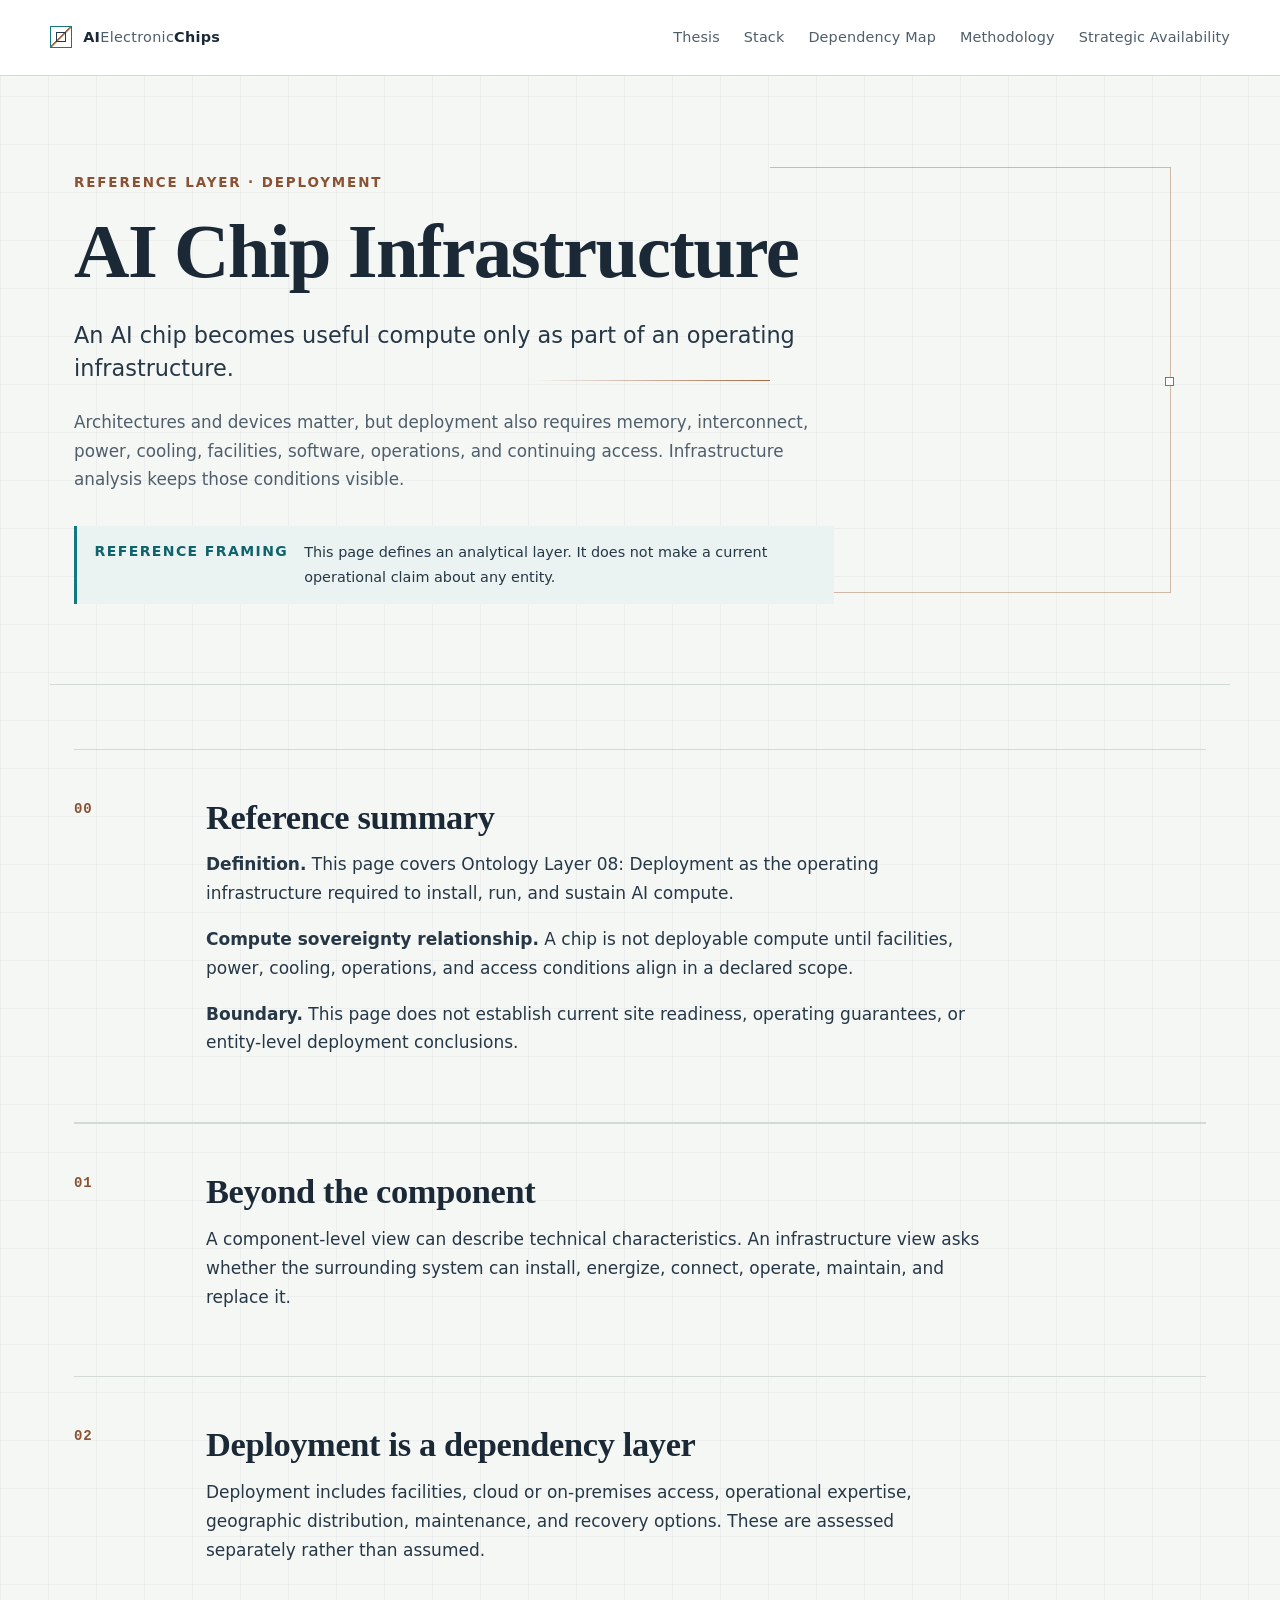
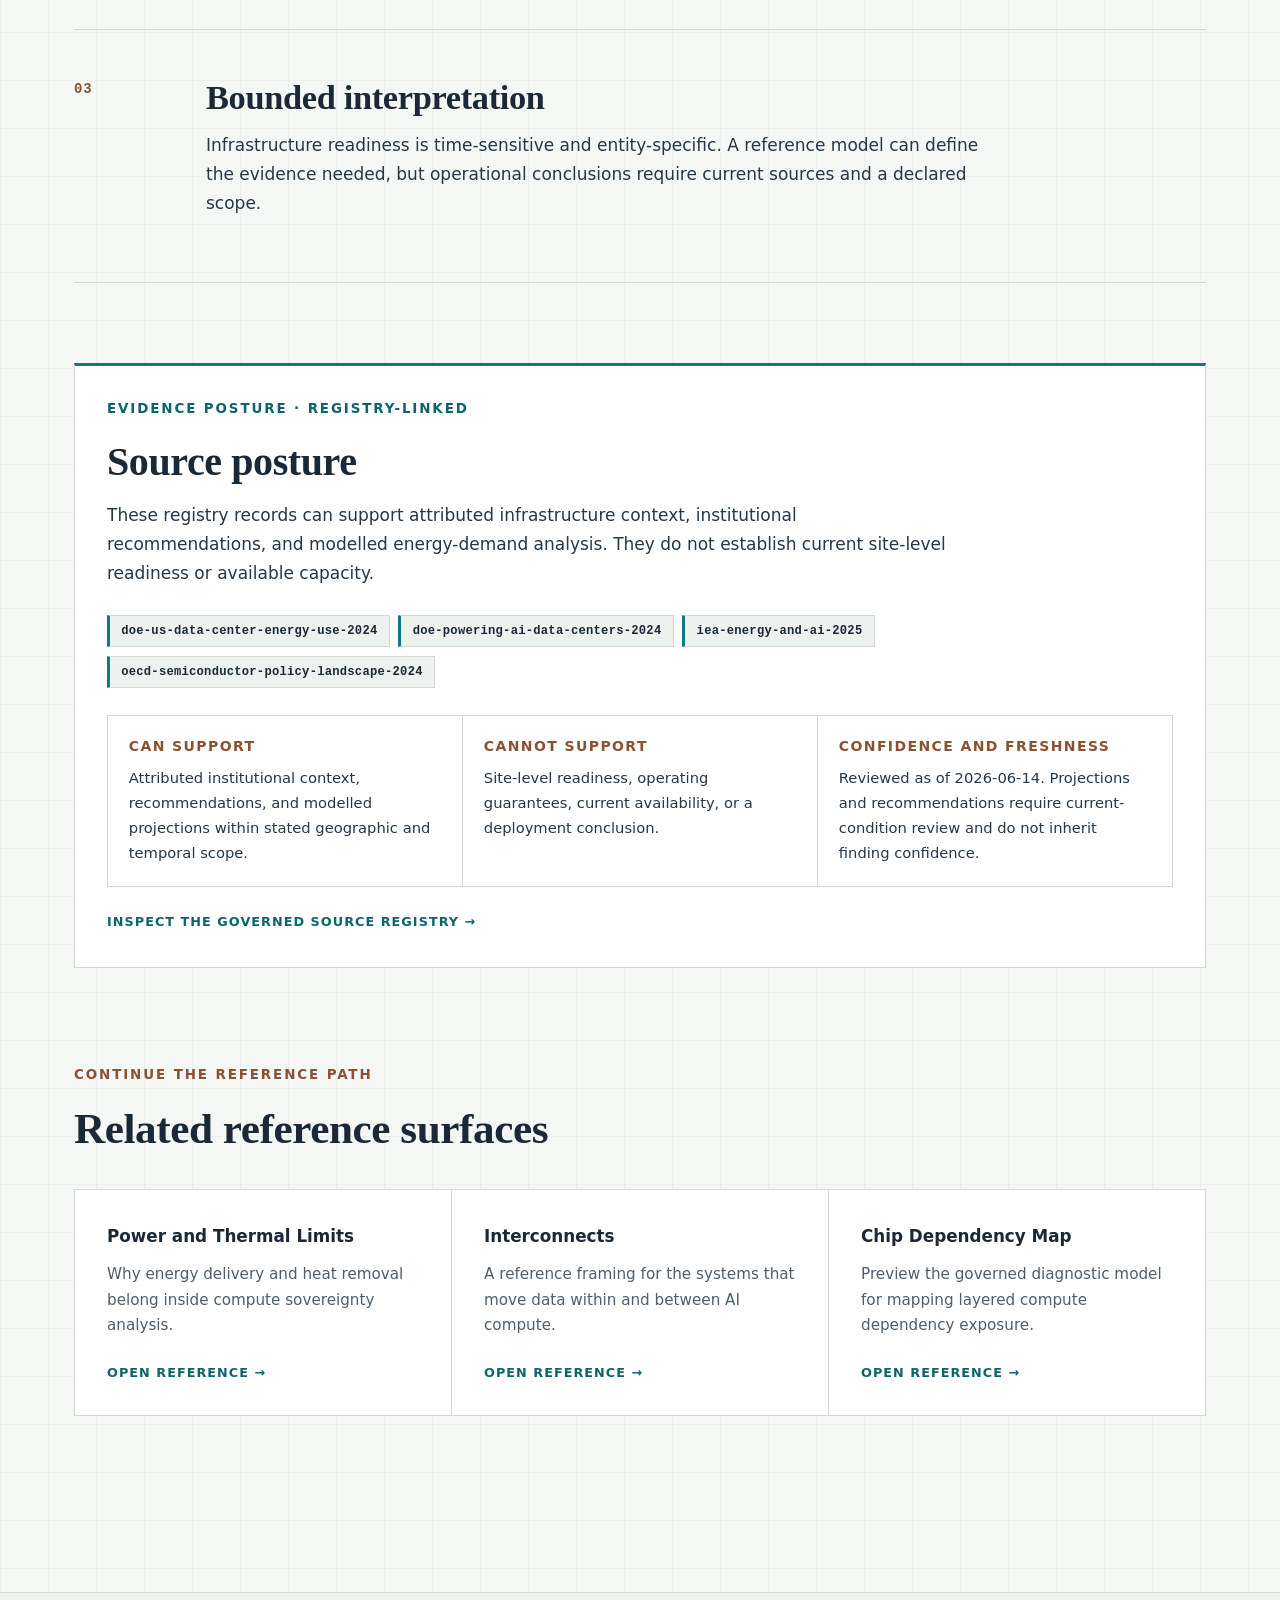
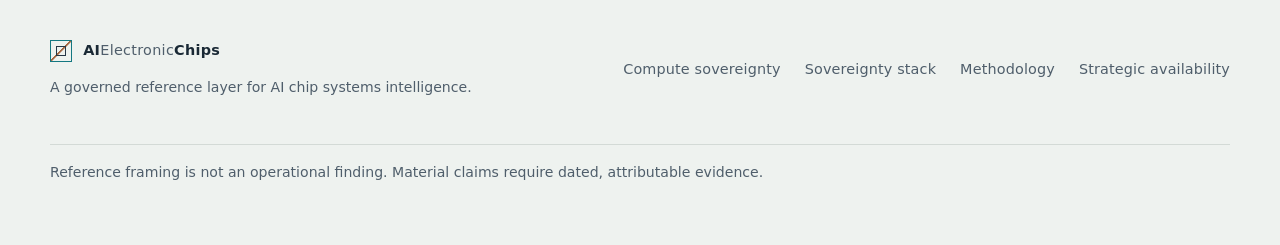
==== ai-chip-infrastructure/index.html @ 1c8f248a "Homepage positioning: "AI Chips, from Silicon to Systems" + mobile first viewport Positioning (index" ====
<!doctype html>
<html lang="en">
<head>
  <meta charset="utf-8">
  <meta name="viewport" content="width=device-width, initial-scale=1">
  <title>AI Chip Infrastructure | AIElectronicChips.com</title>
  <meta name="description" content="Why AI chips must be understood as infrastructure rather than isolated hardware.">
  <meta name="robots" content="index, follow">
  <link rel="canonical" href="https://aielectronicchips.com/ai-chip-infrastructure/">
  <meta property="og:type" content="website">
  <meta property="og:site_name" content="AIElectronicChips.com">
  <meta property="og:title" content="AI Chip Infrastructure">
  <meta property="og:description" content="Why AI chips must be understood as infrastructure rather than isolated hardware.">
  <meta property="og:url" content="https://aielectronicchips.com/ai-chip-infrastructure/">
  <meta property="og:image" content="https://aielectronicchips.com/assets/og/ai-chip-infrastructure.png">
  <meta property="og:image:width" content="1200">
  <meta property="og:image:height" content="630">
  <meta property="og:image:alt" content="AIElectronicChips.com — governed reference layer">
  <meta name="twitter:card" content="summary_large_image">
  <link rel="stylesheet" href="/assets/css/main.css">
  <link rel="stylesheet" href="/assets/css/evidence.css">
  <script type="application/ld+json">
{
  "@context": "https://schema.org",
  "@graph": [
    {
      "@type": "WebPage",
      "@id": "https://aielectronicchips.com/ai-chip-infrastructure/#webpage",
      "url": "https://aielectronicchips.com/ai-chip-infrastructure/",
      "name": "AI Chip Infrastructure",
      "description": "Ontology layer 08: whether compute can be installed, operated, maintained, and recovered — the deployment conditions that make AI compute real.",
      "isPartOf": {
        "@id": "https://aielectronicchips.com/#website"
      },
      "inLanguage": "en",
      "mainEntity": {
        "@id": "https://aielectronicchips.com/ai-chip-infrastructure/#deployment"
      },
      "breadcrumb": {
        "@type": "BreadcrumbList",
        "itemListElement": [
          {
            "@type": "ListItem",
            "position": 1,
            "name": "AIElectronicChips.com",
            "item": "https://aielectronicchips.com/"
          },
          {
            "@type": "ListItem",
            "position": 2,
            "name": "AI Chip Infrastructure",
            "item": "https://aielectronicchips.com/ai-chip-infrastructure/"
          }
        ]
      }
    },
    {
      "@type": "DefinedTerm",
      "@id": "https://aielectronicchips.com/ai-chip-infrastructure/#deployment",
      "name": "Deployment Layer",
      "termCode": "08",
      "url": "https://aielectronicchips.com/ai-chip-infrastructure/",
      "description": "Can compute be installed, operated, and maintained? Covers data centers, cloud access, operations, maintenance, and geographic diversity.",
      "inDefinedTermSet": {
        "@id": "https://aielectronicchips.com/sovereignty-stack/#ontology"
      }
    }
  ]
}
  </script>
</head>
<body>
  <a class="skip-link" href="#main">Skip to main content</a>
  <header class="site-header">
    <a class="brand" href="/" aria-label="AIElectronicChips.com home"><span class="brand-mark" aria-hidden="true"></span><span>AI<span>Electronic</span>Chips</span></a>
    <nav class="primary-nav" aria-label="Primary navigation"><a href="/">Thesis</a><a href="/sovereignty-stack/">Stack</a><a href="/chip-dependency-map/">Dependency Map</a><a href="/methodology/">Methodology</a><a href="/strategic-availability/">Strategic Availability</a></nav>
  </header>
  <main id="main"><header class="page-hero"><div class="trace" aria-hidden="true"></div><p class="eyebrow">Reference layer · Deployment</p><h1>AI Chip Infrastructure</h1><p class="lead">An AI chip becomes useful compute only as part of an operating infrastructure.</p><p class="intro">Architectures and devices matter, but deployment also requires memory, interconnect, power, cooling, facilities, software, operations, and continuing access. Infrastructure analysis keeps those conditions visible.</p><div class="framing-note"><strong>Reference framing</strong><span>This page defines an analytical layer. It does not make a current operational claim about any entity.</span></div></header><div class="content-shell"><section class="reference-sections" aria-label="Reference authority summary"><article class="reference-block"><div class="block-index">00</div><div><h2>Reference summary</h2><p><strong>Definition.</strong> This page covers Ontology Layer 08: Deployment as the operating infrastructure required to install, run, and sustain AI compute.</p><p><strong>Compute sovereignty relationship.</strong> A chip is not deployable compute until facilities, power, cooling, operations, and access conditions align in a declared scope.</p><p><strong>Boundary.</strong> This page does not establish current site readiness, operating guarantees, or entity-level deployment conclusions.</p></div></article></section><section class="reference-sections" aria-label="AI Chip Infrastructure reference sections"><article class="reference-block"><div class="block-index">01</div><div><h2>Beyond the component</h2><p>A component-level view can describe technical characteristics. An infrastructure view asks whether the surrounding system can install, energize, connect, operate, maintain, and replace it.</p></div></article><article class="reference-block"><div class="block-index">02</div><div><h2>Deployment is a dependency layer</h2><p>Deployment includes facilities, cloud or on-premises access, operational expertise, geographic distribution, maintenance, and recovery options. These are assessed separately rather than assumed.</p></div></article><article class="reference-block"><div class="block-index">03</div><div><h2>Bounded interpretation</h2><p>Infrastructure readiness is time-sensitive and entity-specific. A reference model can define the evidence needed, but operational conclusions require current sources and a declared scope.</p></div></article></section><section class="evidence-posture" aria-labelledby="evidence-title"><div class="section-label blue">Evidence posture · Registry-linked</div><h2 id="evidence-title">Source posture</h2><p class="evidence-intro">These registry records can support attributed infrastructure context, institutional recommendations, and modelled energy-demand analysis. They do not establish current site-level readiness or available capacity.</p><ul class="source-id-list" aria-label="Related source registry IDs"><li>doe-us-data-center-energy-use-2024</li><li>doe-powering-ai-data-centers-2024</li><li>iea-energy-and-ai-2025</li><li>oecd-semiconductor-policy-landscape-2024</li></ul><div class="posture-grid"><article><h3>Can support</h3><p>Attributed institutional context, recommendations, and modelled projections within stated geographic and temporal scope.</p></article><article><h3>Cannot support</h3><p>Site-level readiness, operating guarantees, current availability, or a deployment conclusion.</p></article><article><h3>Confidence and freshness</h3><p>Reviewed as of 2026-06-14. Projections and recommendations require current-condition review and do not inherit finding confidence.</p></article></div><a class="evidence-link" href="/sources/">Inspect the governed source registry →</a></section><section class="related" aria-labelledby="related-title"><div class="section-label">Continue the reference path</div><h2 id="related-title">Related reference surfaces</h2><div class="related-grid"><a class="related-card" href="/power-and-thermal-limits/"><strong>Power and Thermal Limits</strong><span>Why energy delivery and heat removal belong inside compute sovereignty analysis.</span><span class="text-link">Open reference →</span></a><a class="related-card" href="/interconnects/"><strong>Interconnects</strong><span>A reference framing for the systems that move data within and between AI compute.</span><span class="text-link">Open reference →</span></a><a class="related-card" href="/chip-dependency-map/"><strong>Chip Dependency Map</strong><span>Preview the governed diagnostic model for mapping layered compute dependency exposure.</span><span class="text-link">Open reference →</span></a></div></section></div></main>
  <footer class="site-footer">
    <div><a class="brand footer-brand" href="/"><span class="brand-mark" aria-hidden="true"></span><span>AI<span>Electronic</span>Chips</span></a><p>A governed reference layer for AI chip systems intelligence.</p></div>
    <nav aria-label="Footer navigation"><a href="/compute-sovereignty/">Compute sovereignty</a><a href="/sovereignty-stack/">Sovereignty stack</a><a href="/methodology/">Methodology</a><a href="/strategic-availability/">Strategic availability</a></nav>
    <p class="footer-note">Reference framing is not an operational finding. Material claims require dated, attributable evidence.</p>
  </footer>
</body>
</html>
---- assets/css/main.css ----
/* AIElectronicChips.com — "Luminous Silicon Atlas" visual system.
   Light, institutional reference design. Every token below is checked against
   WCAG AA on the surfaces it is used on (see design notes in the PR).
   Motifs carry meaning: the background grid is a wafer's die reticle; the
   copper rule is an interconnect trace; the eight-layer list is drawn as a
   cross-section joined by a vertical via, because the layers depend on one
   another. No external fonts, frameworks or scripts. */

:root {
  /* Surfaces */
  --bg: #f5f7f5;            /* page: pale silicon */
  --surface: #ffffff;       /* reading surfaces and cards */
  --surface-2: #eef2ef;     /* quiet bands: table heads, footer, panels */
  --tint: #eaf2f2;          /* teal-tinted callouts */
  /* Text */
  --ink: #263746;           /* body text, 11.4:1 on --bg */
  --ink-strong: #1a2935;    /* headings, 13.8:1 */
  --muted: #4f5e6b;         /* secondary text, 6.2:1 */
  /* Accents */
  --teal: #147881;          /* technology accent: graphics, large text, fills */
  --teal-ink: #0f646c;      /* links and small teal text, 6.4:1 */
  --copper: #a56843;        /* silicon/copper accent: graphics and rules only */
  --copper-ink: #8a5232;    /* small copper text, 5.9:1 */
  /* Lines */
  --line: #d3dad6;          /* dividers */
  --line-strong: #77837e;   /* control borders, 3:1 or better against surfaces */
  --focus: #0f646c;
  /* Rhythm */
  --max: 1180px;
  --measure: 72ch;
  --serif: Charter, "Bitstream Charter", "Iowan Old Style", "Palatino Linotype", Georgia, Cambria, serif;
  --sans: Inter, ui-sans-serif, system-ui, -apple-system, BlinkMacSystemFont, "Segoe UI", sans-serif;
  --mono: ui-monospace, SFMono-Regular, Menlo, Consolas, monospace;
  color-scheme: light;
}

* { box-sizing: border-box; }
html { scroll-behavior: smooth; }
body {
  margin: 0;
  background-color: var(--bg);
  color: var(--ink);
  font-family: var(--sans);
  font-size: 1.0625rem;
  line-height: 1.7;
  overflow-x: hidden;
  /* Die reticle: a faint 48px grid, as on a wafer map. */
  background-image:
    linear-gradient(rgba(38, 55, 70, .045) 1px, transparent 1px),
    linear-gradient(90deg, rgba(38, 55, 70, .045) 1px, transparent 1px);
  background-size: 48px 48px;
}

a { color: inherit; }
main p a, .reference-block li a:not([class]), main td a, main figcaption a, .footer-note a {
  color: var(--teal-ink);
  text-decoration: underline;
  text-decoration-thickness: 1px;
  text-underline-offset: .18em;
}
main p a:hover, .reference-block li a:not([class]):hover, main td a:hover { text-decoration-thickness: 2px; }

:focus-visible { outline: 2px solid var(--focus); outline-offset: 3px; }

.skip-link { position: absolute; left: 1rem; top: -5rem; background: var(--ink-strong); color: #fff; padding: .7rem 1rem; z-index: 20; }
.skip-link:focus { top: 1rem; }

/* ---------- Header ---------- */
.site-header {
  height: 76px;
  display: flex;
  align-items: center;
  justify-content: space-between;
  gap: 2rem;
  padding: 0 max(24px, calc((100vw - var(--max)) / 2));
  border-bottom: 1px solid var(--line);
  background: var(--surface);
}
.brand { display: flex; align-items: center; gap: .7rem; text-decoration: none; font-size: .9rem; font-weight: 700; letter-spacing: .02em; color: var(--ink-strong); }
.brand span span { color: var(--muted); font-weight: 500; }
/* Brand mark: a die on its substrate, crossed by one copper trace. */
.brand-mark {
  width: 22px; height: 22px; border: 1.5px solid var(--teal); position: relative; flex: none;
  background: linear-gradient(135deg, transparent 45%, var(--copper) 46%, var(--copper) 52%, transparent 53%);
}
.brand-mark:after { content: ""; position: absolute; inset: 5px; border: 1px solid var(--ink); }
.primary-nav, .site-footer nav { display: flex; gap: 1.5rem; align-items: center; }
.primary-nav a, .site-footer nav a { color: var(--muted); text-decoration: none; font-size: .9rem; letter-spacing: .01em; padding: .3rem 0; }
.primary-nav a:hover, .primary-nav a:focus-visible, .site-footer a:hover { color: var(--ink-strong); text-decoration: underline; text-underline-offset: .3em; }
.primary-nav a[aria-current=page] { color: var(--ink-strong); border-bottom: 2px solid var(--teal); }

/* ---------- Type ---------- */
h1, h2, h3, p { margin-top: 0; }
h1, h2 { font-family: var(--serif); color: var(--ink-strong); font-weight: 600; }
h3 { color: var(--ink-strong); }
h1 { font-size: clamp(2.6rem, 5.6vw, 4.6rem); line-height: 1.05; letter-spacing: -.02em; margin-bottom: 1.6rem; max-width: 980px; }
h2 { font-size: clamp(1.75rem, 3.4vw, 2.7rem); line-height: 1.15; letter-spacing: -.01em; }
h3 { font-size: 1.2rem; line-height: 1.35; letter-spacing: -.005em; }
.eyebrow, .section-label {
  text-transform: uppercase; letter-spacing: .14em; font-size: .84rem; font-weight: 700;
  color: var(--copper-ink); margin: 0 0 1.1rem; font-family: var(--sans);
}
.blue { color: var(--teal-ink); }
.nowrap { white-space: nowrap; }
.lead { font-size: clamp(1.15rem, 2vw, 1.4rem); line-height: 1.5; color: var(--ink); max-width: 760px; }
.intro { color: var(--muted); max-width: 760px; font-size: 1.05rem; }

/* ---------- Heroes ---------- */
.home-hero, .page-hero { max-width: var(--max); margin: auto; position: relative; }
.home-hero { min-height: 600px; display: grid; grid-template-columns: 1.25fr .75fr; align-items: center; gap: 5rem; padding: 80px 24px; }
.hero-copy { max-width: 760px; min-width: 0; }
.hero-actions { display: flex; gap: .8rem; flex-wrap: wrap; margin: 2.2rem 0; }
.button {
  display: inline-block; text-decoration: none; border: 1px solid var(--line-strong);
  padding: .8rem 1.1rem; font-size: .86rem; font-weight: 700; letter-spacing: .01em;
  background: var(--surface); color: var(--ink-strong); cursor: pointer; font-family: var(--sans);
}
.button:hover { border-color: var(--teal); color: var(--teal-ink); }
.button.primary { background: var(--teal-ink); color: #fff; border-color: var(--teal-ink); }
.button.primary:hover { background: #0b5057; border-color: #0b5057; color: #fff; }
.framing-note {
  display: flex; gap: 1rem; align-items: flex-start; border-left: 3px solid var(--teal);
  padding: .9rem 1.1rem; background: var(--tint); max-width: 760px; margin-top: 2rem;
}
.framing-note strong { font-size: .875rem; text-transform: uppercase; letter-spacing: .1em; color: var(--teal-ink); white-space: nowrap; }
.framing-note span { font-size: .9rem; color: var(--ink); }

/* Wafer: concentric die rings with the scribe cross; the core counts the eight layers. */
.wafer {
  aspect-ratio: 1; width: 100%; border: 1.5px solid var(--teal); border-radius: 50%;
  display: grid; place-items: center; position: relative; background-color: var(--surface);
  background-image:
    repeating-radial-gradient(circle at center, transparent 0 26px, rgba(165, 104, 67, .22) 27px 28px),
    linear-gradient(45deg, transparent 49.75%, rgba(20, 120, 129, .35) 50%, transparent 50.25%),
    linear-gradient(-45deg, transparent 49.75%, rgba(20, 120, 129, .25) 50%, transparent 50.25%);
}
.wafer:before, .wafer:after { content: ""; position: absolute; background: var(--copper); opacity: .7; }
.wafer:before { width: 112%; height: 1px; }
.wafer:after { width: 1px; height: 112%; }
.wafer-core {
  width: 43%; aspect-ratio: 1; background: var(--surface); border: 1.5px solid var(--copper);
  display: flex; flex-direction: column; align-items: center; justify-content: center; text-align: center; position: relative; z-index: 1;
}
.wafer-core span, .wafer-core small { font-size: .8rem; letter-spacing: .14em; color: var(--muted); font-family: var(--mono); }
.wafer-core strong { font-size: 3rem; font-weight: 600; line-height: 1.2; color: var(--ink-strong); font-family: var(--serif); }

/* ---------- Sections ---------- */
.home-section, .content-shell { max-width: var(--max); margin: auto; padding: 96px 24px; }
.home-section { border-top: 1px solid var(--line); }
.section-heading { display: flex; justify-content: space-between; gap: 3rem; align-items: end; margin-bottom: 3rem; }
.section-heading h2 { margin-bottom: 0; }
.section-heading p { max-width: 480px; color: var(--muted); margin-bottom: .2rem; }

/* Eight-layer stack: a cross-section joined by a vertical via. */
.stack { list-style: none; padding: 0; margin: 0; border-top: 1px solid var(--line); position: relative; background: var(--surface); }
.stack:before { content: ""; position: absolute; left: 31px; top: 0; bottom: 0; width: 2px; background: linear-gradient(var(--copper), var(--teal)); opacity: .55; }
.stack li { border-bottom: 1px solid var(--line); position: relative; }
.stack a { display: grid; grid-template-columns: 70px 1fr 30px; gap: 1rem; padding: 1.15rem .4rem 1.15rem 0; text-decoration: none; align-items: center; }
.stack a:hover, .stack a:focus-visible { background: linear-gradient(90deg, rgba(20, 120, 129, .07), transparent 70%); }
.layer-id, .block-index { font-family: var(--mono); font-size: .875rem; color: var(--copper-ink); letter-spacing: .06em; font-weight: 600; }
.stack .layer-id {
  justify-self: center; position: relative; z-index: 1; background: var(--surface); border: 1px solid var(--copper);
  padding: .15rem .35rem; line-height: 1.2;
}
.stack strong { display: block; font-size: 1.08rem; color: var(--ink-strong); }
.stack small { display: block; color: var(--muted); font-size: .88rem; }
.arrow { color: var(--teal-ink); }

.feature-grid, .related-grid { display: grid; grid-template-columns: repeat(3, 1fr); gap: 1px; background: var(--line); border: 1px solid var(--line); }
.feature-card, .related-card { background: var(--surface); padding: 2rem; text-decoration: none; }
.feature-card:hover, .feature-card:focus-visible, .related-card:hover, .related-card:focus-visible { background: #f9fbfb; box-shadow: inset 0 3px 0 var(--teal); }
.feature-card h3 { margin: 2rem 0 .8rem; }
.feature-card p, .related-card span { color: var(--muted); font-size: .95rem; }
.text-link { display: block; color: var(--teal-ink) !important; font-size: .8rem !important; font-weight: 700; text-transform: uppercase; letter-spacing: .08em; margin-top: 1.4rem; }

/* Diagnostic preview: two panes divided by a single trace line. */
.instrument-preview { display: grid; grid-template-columns: 1fr 1fr; gap: 5rem; background: var(--surface); border: 1px solid var(--line); position: relative; overflow: hidden; }
.instrument-preview:before { content: ""; position: absolute; inset: 0; background: linear-gradient(90deg, transparent 49.9%, rgba(20, 120, 129, .35) 50%, transparent 50.1%); pointer-events: none; }
.instrument-preview p { color: var(--muted); max-width: 600px; }
.preview-stack { display: flex; flex-direction: column; justify-content: center; gap: .55rem; padding-right: 2.5rem; } /* room for the stepped offset below */
.preview-stack span, .signal-grid span {
  border-left: 3px solid var(--teal); background: var(--surface-2); color: var(--ink-strong);
  padding: .7rem 1rem; font: 600 .74rem var(--mono); letter-spacing: .06em; transform: translateX(calc(var(--i) * 8px));
}
.preview-stack b { float: right; color: var(--muted); font-weight: 500; }

/* ---------- Reference pages ---------- */
.page-hero { padding: 96px 24px 80px; border-bottom: 1px solid var(--line); overflow: hidden; }
.page-hero h1 { font-size: clamp(2.6rem, 6vw, 4.8rem); max-width: 1000px; }
/* Interconnect trace: a routed copper line entering the page from the hero. */
.trace { position: absolute; right: 5%; top: 15%; width: 34%; height: 70%; border: 1px solid rgba(165, 104, 67, .45); border-left: 0; z-index: -1; }
.trace:after { content: ""; position: absolute; width: 60%; height: 1px; right: 100%; top: 50%; background: linear-gradient(90deg, transparent, var(--copper)); }
.trace:before { content: ""; position: absolute; width: 7px; height: 7px; right: -4px; top: calc(50% - 3px); background: var(--surface); border: 1px solid var(--copper); }
.content-shell { padding-top: 64px; }
.stack-panel, .offerings { margin-bottom: 90px; }
.stack-panel h2, .offerings h2 { max-width: 700px; }
.reference-sections { border-top: 1px solid var(--line); }
.reference-block { display: grid; grid-template-columns: 100px 1fr; gap: 2rem; border-bottom: 1px solid var(--line); padding: 3rem 0; }
.reference-block h2 { font-size: clamp(1.5rem, 2.8vw, 2.15rem); margin-bottom: .8rem; }
.reference-block p { color: var(--ink); max-width: var(--measure); }
.related { margin-top: 96px; }
.related h2 { margin-bottom: 2.2rem; }
.related-card { display: flex; flex-direction: column; }
.related-card strong { font-size: 1.05rem; margin-bottom: .7rem; color: var(--ink-strong); }
.signal-grid { display: grid; grid-template-columns: 1fr 1fr; gap: .6rem; align-content: center; }
.offerings ul { list-style: none; padding: 0; border-top: 1px solid var(--line); }
.offerings li { border-bottom: 1px solid var(--line); padding: 1rem 0; font-size: 1.05rem; }
.offerings li:before { content: ""; display: inline-block; width: 7px; height: 7px; background: var(--copper); margin: 0 1rem .15rem 0; }

/* ---------- Footer ---------- */
.site-footer {
  max-width: none; margin: 80px 0 0; border-top: 1px solid var(--line); background: var(--surface-2);
  padding: 45px max(24px, calc((100vw - var(--max)) / 2)) 60px; display: grid; grid-template-columns: 1fr auto; gap: 2rem;
}
.site-footer p { color: var(--muted); font-size: .88rem; margin: .8rem 0 0; }
.footer-note { grid-column: 1 / -1; border-top: 1px solid var(--line); padding-top: 1rem; }
.footer-brand { width: max-content; }

/* ---------- Chip Dependency Map engine ---------- */
.cdm-engine { margin-bottom: 90px; padding-top: 64px; border-top: 1px solid var(--line); }
.cdm-engine > p { color: var(--muted); max-width: 760px; }
#cdm-form { margin-top: 2.5rem; border-top: 1px solid var(--line); }
.cdm-question { border: 0; border-bottom: 1px solid var(--line); padding: 1.6rem 0; margin: 0; }
.cdm-question legend { padding: 0; font-size: 1.02rem; color: var(--ink-strong); max-width: 820px; margin-bottom: 1rem; font-weight: 600; }
.cdm-answers { display: flex; flex-wrap: wrap; gap: .6rem; }
.cdm-answer { display: inline-flex; align-items: center; gap: .45rem; border: 1px solid var(--line-strong); padding: .5rem .8rem; background: var(--surface); }
.cdm-answer:has(input:checked) { border-color: var(--teal-ink); background: var(--tint); box-shadow: inset 0 0 0 1px var(--teal-ink); }
.cdm-answer:has(input:focus-visible) { outline: 2px solid var(--focus); outline-offset: 2px; }
.cdm-answer label { font-size: .88rem; color: var(--ink); cursor: pointer; }
.cdm-answer input { accent-color: var(--teal-ink); cursor: pointer; }
.cdm-submit-row { padding: 1.8rem 0; }
.cdm-results { margin-top: 2rem; border-top: 1px solid var(--line); padding-top: 2.5rem; }
.cdm-results:empty { display: none; }
.cdm-results h2 { margin-bottom: 1rem; }
.cdm-notice { margin-bottom: 2rem; }
.cdm-confidence { margin-bottom: 2.5rem; }
.cdm-confidence p { color: var(--muted); max-width: 700px; margin-top: .6rem; }
.cdm-layers { display: grid; grid-template-columns: repeat(2, 1fr); gap: 1px; background: var(--line); border: 1px solid var(--line); margin-bottom: 2.5rem; }
.cdm-layer-card { background: var(--surface); padding: 1.4rem; }
.cdm-layer-card.touched { background: #f4f9f9; box-shadow: inset 3px 0 0 var(--teal); }
.cdm-layer-link { font-weight: 700; text-decoration: none; font-size: .98rem; color: var(--ink-strong); }
.cdm-layer-link:hover { color: var(--teal-ink); text-decoration: underline; }
.cdm-muted { color: var(--muted); font-size: .88rem; margin-top: .5rem; }
.cdm-exposure-list { list-style: none; padding: 0; margin: .6rem 0 0; font-size: .88rem; color: var(--muted); }
.cdm-exposure-list li { padding: .35rem 0; border-top: 1px solid var(--line); }
.cdm-exposure-list strong { color: var(--ink-strong); }
.cdm-artifacts { border-top: 1px solid var(--line); padding-top: 2rem; }
.cdm-artifact-list { list-style: none; padding: 0; margin: 1rem 0; }
.cdm-artifact-list li { padding: .6rem 0; border-bottom: 1px solid var(--line); font-size: .98rem; }

/* ---------- Strategic availability inquiry ---------- */
.sa-field { margin: 1.2rem 0; max-width: 760px; }
.sa-field label, .sa-layers legend { display: block; font-size: .875rem; text-transform: uppercase; letter-spacing: .1em; color: var(--muted); margin-bottom: .45rem; padding: 0; font-weight: 700; }
.sa-field select, .sa-field textarea {
  width: 100%; background: var(--surface); border: 1px solid var(--line-strong); color: var(--ink);
  font: inherit; font-size: .98rem; padding: .7rem .8rem;
}
.sa-field select:focus-visible, .sa-field textarea:focus-visible { outline: 2px solid var(--focus); outline-offset: 2px; border-color: var(--teal-ink); }
.sa-layers { border: 0; padding: 0; }
.sa-pathway-note { max-width: 760px; font-size: .9rem; }
.sa-preview { margin-top: 2rem; }
.sa-preview:empty { display: none; }
.sa-preview:focus:not(:focus-visible) { outline: none; }
.sa-preview-text {
  background: var(--surface); border: 1px solid var(--line); border-left: 3px solid var(--teal);
  padding: 1rem; font-size: .88rem; line-height: 1.6; white-space: pre-wrap; overflow-x: auto; max-width: 760px; color: var(--ink);
}

/* ---------- Responsive ---------- */
@media (max-width: 900px) {
  .primary-nav { display: none; }
  .home-hero { grid-template-columns: 1fr; min-height: auto; }
  .wafer { max-width: 380px; }
  .section-heading { display: block; }
  .section-heading p { margin-top: 1rem; }
  .feature-grid, .related-grid { grid-template-columns: 1fr; }
  .instrument-preview { grid-template-columns: 1fr; gap: 2rem; }
  .instrument-preview:before { display: none; }
  .site-footer { grid-template-columns: 1fr; }
  .site-footer nav { flex-wrap: wrap; }
}
@media (max-width: 600px) {
  body { font-size: 1rem; }
  .site-header { height: 64px; padding: 0 18px; }
  .home-hero, .page-hero, .home-section, .content-shell { padding-left: 18px; padding-right: 18px; }
  .home-hero { padding-top: 56px; padding-bottom: 56px; gap: 3rem; }
  .home-hero > * { min-width: 0; }
  .page-hero { padding-top: 64px; padding-bottom: 56px; }
  .trace { display: none; } /* the routed trace competes with text at phone width */
  .lead, .intro { overflow-wrap: anywhere; }
  .hero-actions { display: grid; }
  .button { text-align: center; }
  .framing-note { display: block; }
  .framing-note strong { display: block; margin-bottom: .4rem; white-space: normal; }
  .reference-block { grid-template-columns: 1fr; gap: .6rem; padding: 2.2rem 0; }
  .signal-grid { grid-template-columns: 1fr; }
  .preview-stack b { float: none; display: block; margin-top: .2rem; }
  .stack:before { left: 19px; }
  .stack a { grid-template-columns: 40px 1fr 20px; }
  .stack small { margin-top: .15rem; }
  .site-footer { padding-left: 18px; padding-right: 18px; }
  .site-footer nav { display: grid; gap: .7rem; }
  .cdm-layers { grid-template-columns: 1fr; }
  .cdm-answers { gap: .4rem; }
}
/* Navigation on narrow screens: the primary nav wraps onto its own row rather than disappearing. */
@media (max-width: 900px) {
  .site-header { height: auto; min-height: 64px; flex-wrap: wrap; row-gap: .2rem; padding-top: .8rem; padding-bottom: .6rem; }
  .primary-nav { display: flex; flex-wrap: wrap; gap: .25rem 1.1rem; width: 100%; }
  .primary-nav a { font-size: .9rem; padding: .35rem 0; }
}
/* Homepage first viewport. Tablet keeps the wafer as a compact side column;
   phones show the essentials (eyebrow, heading, lead, both actions) above the fold. */
@media (min-width: 601px) and (max-width: 900px) {
  .home-hero { grid-template-columns: 1fr 250px; gap: 2rem; padding-top: 56px; padding-bottom: 56px; }
  .home-hero .wafer { max-width: 250px; }
  .home-hero .framing-note { display: block; }
  .home-hero .framing-note strong { display: block; margin-bottom: .4rem; }
}
@media (max-width: 600px) {
  .site-header { padding-top: .55rem; padding-bottom: .35rem; row-gap: 0; }
  .primary-nav { gap: 0 1rem; }
  .primary-nav a { padding: .45rem 0; }
  .home-hero { padding-top: 32px; padding-bottom: 40px; gap: 0; }
  .home-hero .wafer { display: none; } /* decorative (aria-hidden); the eight layers are listed below */
  .home-hero h1 { font-size: 2.35rem; line-height: 1.08; margin-bottom: 1rem; }
  .home-hero .eyebrow { margin-bottom: .8rem; }
  .home-hero .lead { font-size: 1.08rem; margin-bottom: 0; }
  .home-hero .hero-actions { margin: 1.4rem 0 1.6rem; gap: .6rem; }
  .home-hero .button { min-height: 48px; display: flex; align-items: center; justify-content: center; }
  .home-hero .framing-note { margin-top: 0; }
}
@media (prefers-reduced-motion: reduce) {
  html { scroll-behavior: auto; }
  *, *:before, *:after { transition: none !important; animation: none !important; }
}
---- assets/css/evidence.css ----
/* Evidence surfaces: source posture, registry IDs, evidence classes, tables,
   references and technical figures. Uses the tokens defined in main.css. */

.evidence-posture {
  margin-top: 80px;
  border: 1px solid var(--line);
  border-top: 3px solid var(--teal);
  background: var(--surface);
  padding: 2rem;
}
.evidence-posture h2 { font-size: clamp(1.7rem, 3.4vw, 2.5rem); margin-bottom: 1rem; }
.evidence-intro { color: var(--ink); max-width: 850px; }

/* Registry IDs render as identifiers: monospace chips with a teal (active) or copper (pending) edge. */
.source-id-list { display: flex; flex-wrap: wrap; gap: .55rem; list-style: none; padding: 0; margin: 1.7rem 0; }
.source-id-list li {
  border: 1px solid var(--line);
  border-left: 3px solid var(--teal);
  background: var(--surface-2);
  color: var(--ink-strong);
  padding: .5rem .7rem;
  font: 600 .76rem var(--mono);
  letter-spacing: .02em;
  overflow-wrap: anywhere;
}
.source-id-list .pending { border-left-color: var(--copper); border-left-style: dashed; background: #fbf5f0; }

.posture-grid { display: grid; grid-template-columns: repeat(3, 1fr); gap: 1px; background: var(--line); border: 1px solid var(--line); margin-top: 1.5rem; }
.posture-grid article { background: var(--surface); padding: 1.3rem; }
.posture-grid h3 { font-size: .875rem; text-transform: uppercase; letter-spacing: .1em; color: var(--copper-ink); margin-bottom: .6rem; }
.posture-grid p { color: var(--ink); font-size: .92rem; margin: 0; }

.evidence-link { display: inline-block; margin-top: 1.5rem; color: var(--teal-ink); font-size: .8rem; font-weight: 700; text-transform: uppercase; letter-spacing: .08em; text-decoration: none; }
.evidence-link:hover, .evidence-link:focus-visible { text-decoration: underline; text-underline-offset: .25em; }

@media (max-width: 900px) { .posture-grid { grid-template-columns: 1fr; } }
@media (max-width: 600px) { .evidence-posture { padding: 1.25rem; margin-top: 55px; } }

/* ---------- Evidence-classified reference content (HBM Evidence Release 001) ---------- */
.reference-block > div { min-width: 0; }
.ref-toc { border: 1px solid var(--line); background: var(--surface); padding: 1.2rem 1.4rem; margin-bottom: 3rem; }
.ref-toc h2 { font: 700 .76rem var(--sans); text-transform: uppercase; letter-spacing: .12em; color: var(--copper-ink); margin-bottom: .8rem; }
.ref-toc ol { margin: 0; padding-left: 1.3rem; columns: 2; column-gap: 2.5rem; font-size: .95rem; }
.ref-toc li { margin: .25rem 0; break-inside: avoid; }
.ref-toc a { color: var(--teal-ink); text-decoration: none; }
.ref-toc a:hover, .ref-toc a:focus-visible { text-decoration: underline; text-underline-offset: .2em; }

/* Evidence classes: each has a distinct letter, colour and fill, so the class
   never depends on colour alone. Text colours are AA on white and on --bg. */
.class-legend { display: flex; flex-wrap: wrap; gap: .5rem 1.4rem; list-style: none; padding: 0; margin: 1.2rem 0 0; font-size: .9rem; color: var(--ink); max-width: 980px; }
.tag {
  display: inline-block; min-width: 1.6rem; text-align: center;
  font: 700 .72rem var(--mono); letter-spacing: .04em;
  padding: .08rem .32rem; border: 1px solid currentColor; border-radius: 2px;
  margin-right: .35rem; vertical-align: .08em; text-decoration: none;
}
.tag-s { color: #1e5b86; background: #eaf2f8; }
.tag-a { color: #8a5232; background: #f8efe8; }
.tag-c { color: #5a6612; background: #f2f4e4; }
.tag-u { color: #a23838; background: #f9ecec; border-style: dashed; }

.reference-block .detail { color: var(--ink); max-width: var(--measure); }
.reference-block ul.detail { padding-left: 1.2rem; }
.reference-block ul.detail li { margin: .45rem 0; }
.reference-block h3 { margin: 1.8rem 0 .6rem; font-size: 1.1rem; }
.cite { font: 600 .74rem var(--mono); color: var(--teal-ink); text-decoration: none; vertical-align: .22em; padding: 0 .08em; }
.cite:hover, .cite:focus-visible { text-decoration: underline; }

/* Tables scroll inside their own frame on narrow screens. */
.table-scroll { overflow-x: auto; margin: 1.4rem 0; border: 1px solid var(--line); max-width: 100%; background: var(--surface); }
.data-table { width: 100%; border-collapse: collapse; font-size: .9rem; min-width: 640px; line-height: 1.55; }
.data-table caption { text-align: left; padding: .8rem 1rem; color: var(--muted); font-size: .86rem; border-bottom: 1px solid var(--line); caption-side: top; }
.data-table th, .data-table td { border-bottom: 1px solid var(--line); padding: .7rem .85rem; text-align: left; vertical-align: top; }
.data-table thead th { background: var(--surface-2); color: var(--copper-ink); font-size: .875rem; text-transform: uppercase; letter-spacing: .08em; border-bottom: 2px solid var(--line-strong); }
.data-table tbody th { color: var(--ink-strong); font-weight: 600; width: 18%; background: #fafbfa; }
.data-table td { color: var(--ink); }
.data-table tbody tr:hover td, .data-table tbody tr:hover th { background: #f4f8f8; }
.data-table tr:last-child td, .data-table tr:last-child th { border-bottom: 0; }
.num { font-variant-numeric: tabular-nums; white-space: nowrap; }

/* HBM cross-section figure: copper for DRAM and TSVs, teal for silicon logic and interposer. */
.hbm-figure { margin: 1.6rem 0; border: 1px solid var(--line); background: var(--surface); padding: 1rem; }
.hbm-figure .figure-frame { overflow-x: auto; }
.hbm-figure svg { display: block; width: 100%; height: auto; max-width: 860px; }
.hbm-figure figcaption { color: var(--muted); font-size: .88rem; margin-top: .8rem; max-width: 820px; }
.hbm-figure .f-sub { fill: #e7ece9; stroke: var(--line-strong); }
.hbm-figure .f-int { fill: #dcebec; stroke: var(--teal); }
.hbm-figure .f-xpu { fill: #ffffff; stroke: var(--teal-ink); stroke-width: 1.5; }
.hbm-figure .f-dram { fill: #f6e9df; stroke: var(--copper); }
.hbm-figure .f-base { fill: #e2f0f1; stroke: var(--teal-ink); stroke-width: 1.5; }
.hbm-figure .f-tsv { stroke: var(--copper-ink); stroke-width: 1.4; }
.hbm-figure .f-bump { fill: var(--muted); }
.hbm-figure .f-lbl { fill: var(--ink-strong); font: 700 12px var(--mono); }
.hbm-figure .f-note { fill: var(--muted); font: 500 11.5px var(--sans); }
.hbm-figure .f-lead { stroke: var(--muted); stroke-width: 1; fill: none; }

.ref-list { padding-left: 1.6rem; font-size: .92rem; color: var(--ink); }
.ref-list li { margin: .75rem 0; scroll-margin-top: 1rem; }
.ref-list li:target { background: var(--tint); outline: 1px solid var(--teal); outline-offset: 4px; }
.ref-list code { font-size: .82rem; color: var(--ink-strong); background: var(--surface-2); padding: .05rem .3rem; }
.ref-list a { color: var(--teal-ink); overflow-wrap: anywhere; }
.unresolved-list { padding-left: 1.3rem; }
.unresolved-list li { margin: .8rem 0; color: var(--ink); max-width: var(--measure); }
.unresolved-list strong { color: var(--ink-strong); }

@media (max-width: 700px) {
  .ref-toc ol { columns: 1; }
  .data-table { font-size: .9rem; }
  /* Keep the diagram's labels legible: hold a minimum drawing width and scroll. */
  .hbm-figure svg { min-width: 620px; }
}

/* Horizontal scrollers show an edge shadow while more content lies beyond the edge. */
.table-scroll, .hbm-figure .figure-frame {
  background:
    linear-gradient(90deg, var(--surface) 30%, rgba(255, 255, 255, 0)) left / 32px 100% no-repeat local,
    linear-gradient(270deg, var(--surface) 30%, rgba(255, 255, 255, 0)) right / 32px 100% no-repeat local,
    radial-gradient(farthest-side at 0 50%, rgba(38, 55, 70, .2), transparent) left / 12px 100% no-repeat scroll,
    radial-gradient(farthest-side at 100% 50%, rgba(38, 55, 70, .2), transparent) right / 12px 100% no-repeat scroll,
    var(--surface);
}
@media (max-width: 700px) {
  .hbm-figure:before { content: "Scroll the drawing sideways to see the full cross-section."; display: block; font-size: .84rem; color: var(--muted); margin-bottom: .5rem; }
}
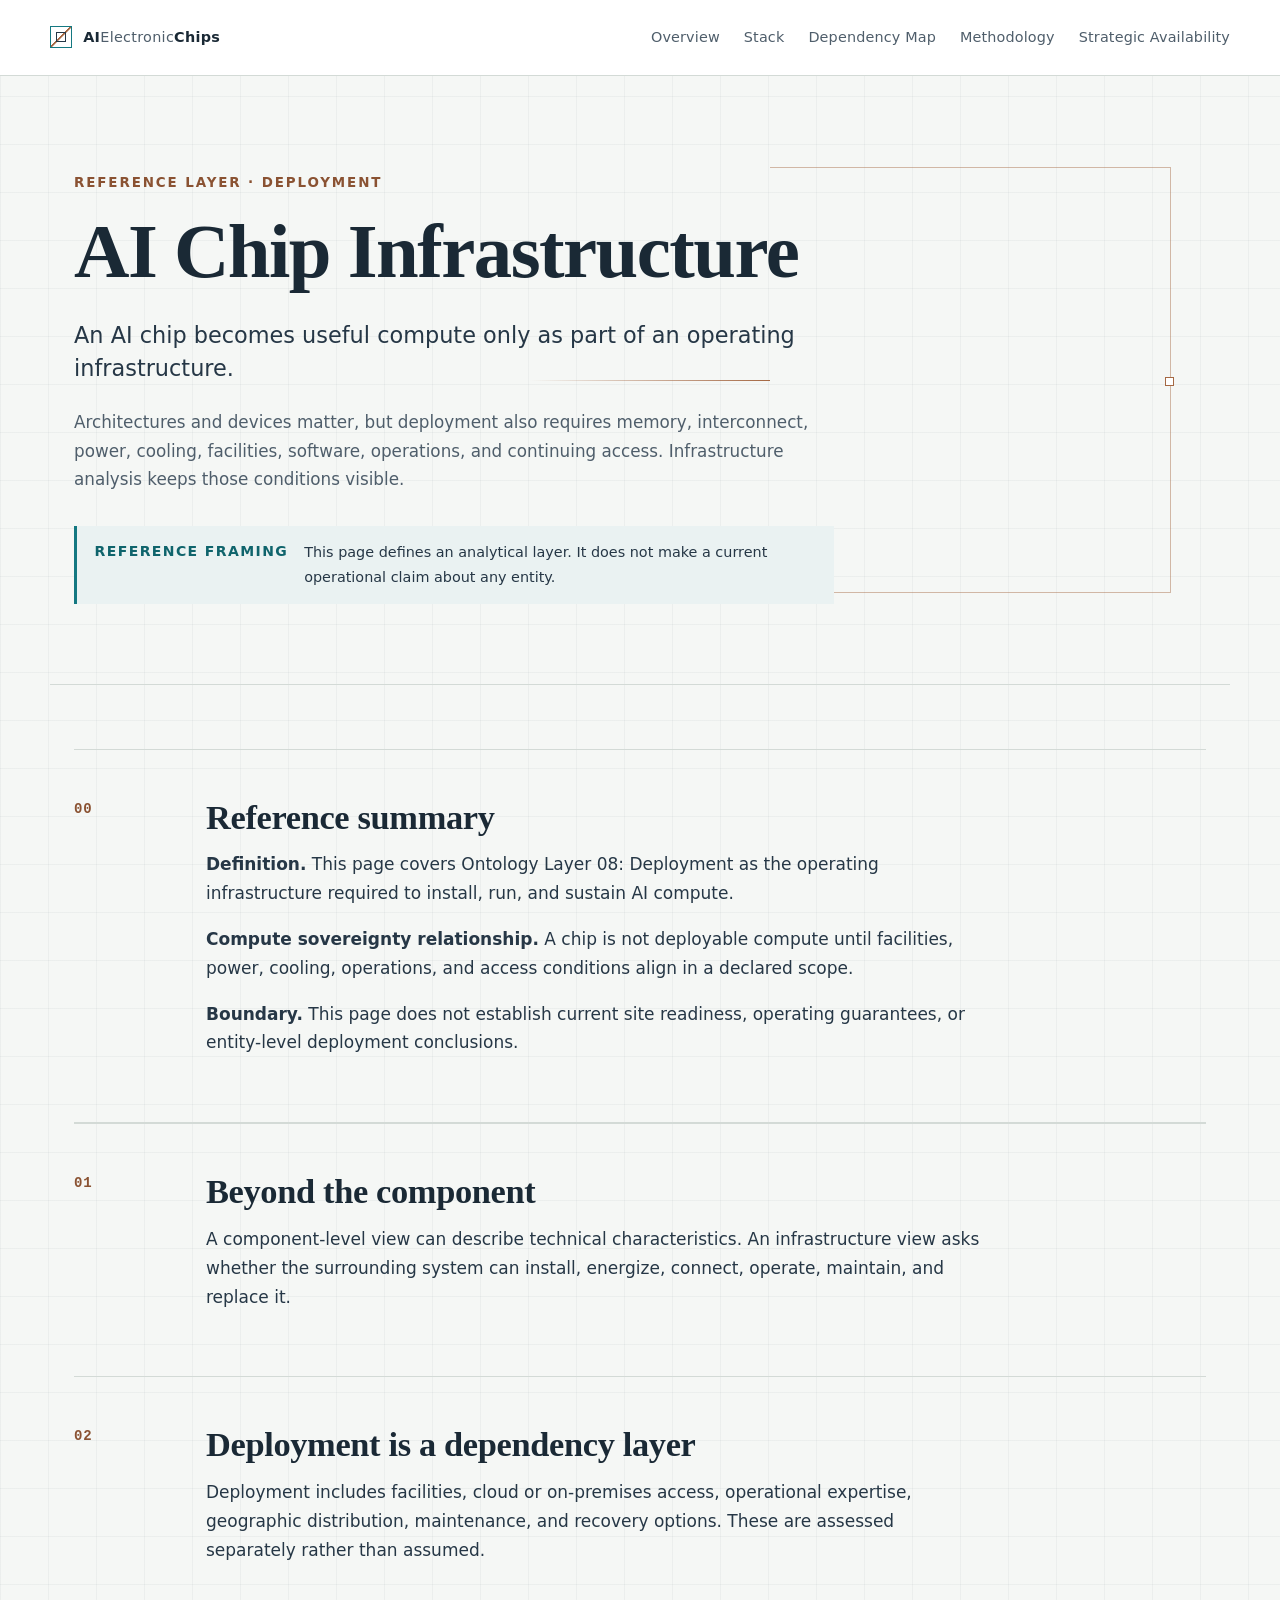
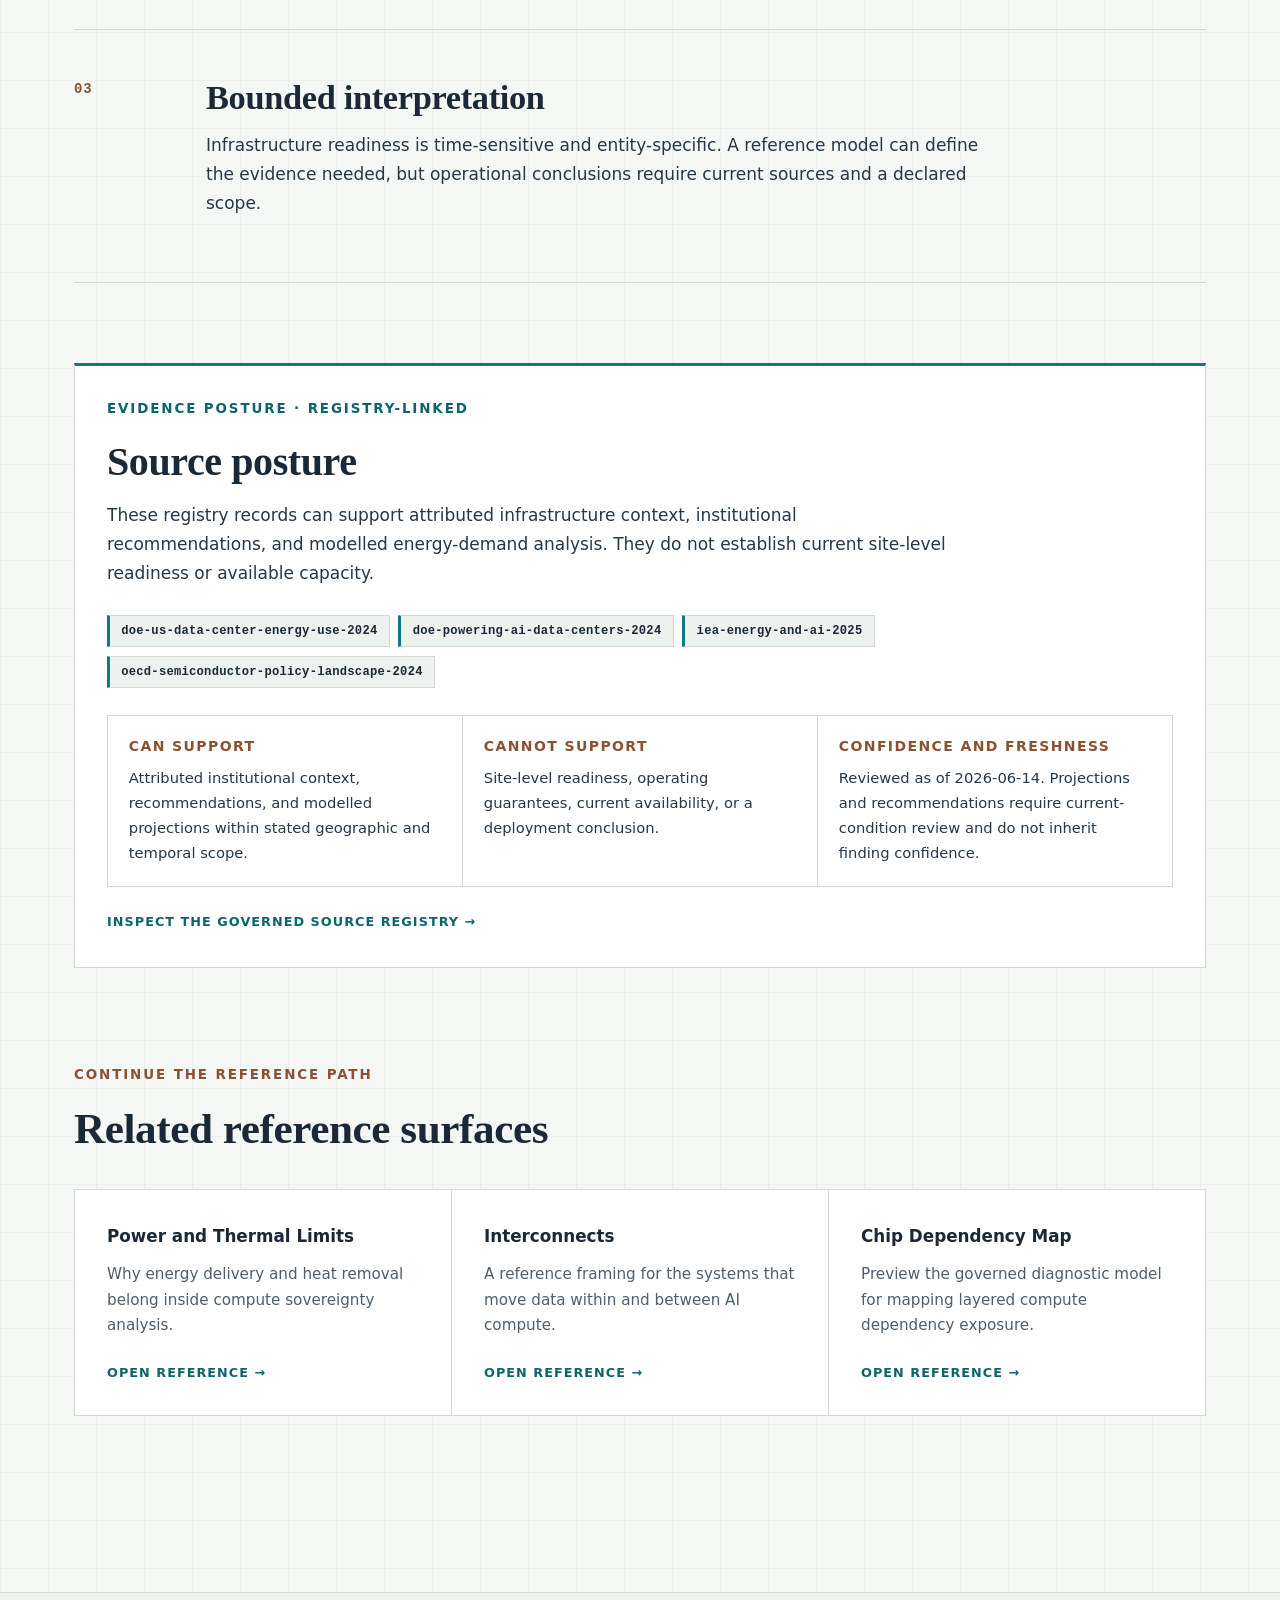
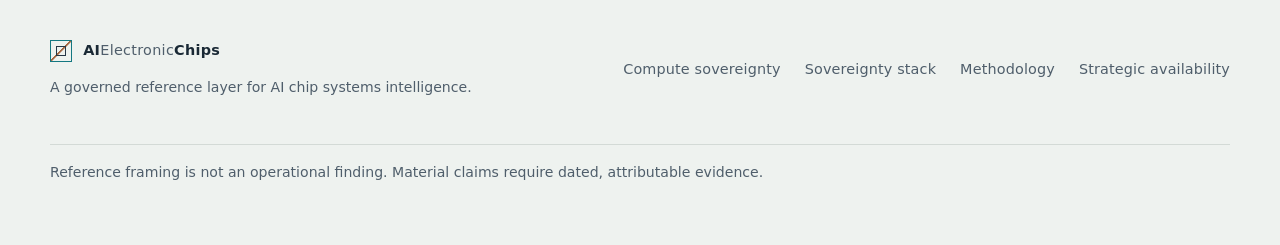
==== commit 41bcf4b9: "Navigation: label the homepage link "Overview" instead of "Thesis" The primary navigation's homepage" ====
--- a/ai-chip-infrastructure/index.html
+++ b/ai-chip-infrastructure/index.html
@@ -73,7 +73,7 @@
   <a class="skip-link" href="#main">Skip to main content</a>
   <header class="site-header">
     <a class="brand" href="/" aria-label="AIElectronicChips.com home"><span class="brand-mark" aria-hidden="true"></span><span>AI<span>Electronic</span>Chips</span></a>
-    <nav class="primary-nav" aria-label="Primary navigation"><a href="/">Thesis</a><a href="/sovereignty-stack/">Stack</a><a href="/chip-dependency-map/">Dependency Map</a><a href="/methodology/">Methodology</a><a href="/strategic-availability/">Strategic Availability</a></nav>
+    <nav class="primary-nav" aria-label="Primary navigation"><a href="/">Overview</a><a href="/sovereignty-stack/">Stack</a><a href="/chip-dependency-map/">Dependency Map</a><a href="/methodology/">Methodology</a><a href="/strategic-availability/">Strategic Availability</a></nav>
   </header>
   <main id="main"><header class="page-hero"><div class="trace" aria-hidden="true"></div><p class="eyebrow">Reference layer · Deployment</p><h1>AI Chip Infrastructure</h1><p class="lead">An AI chip becomes useful compute only as part of an operating infrastructure.</p><p class="intro">Architectures and devices matter, but deployment also requires memory, interconnect, power, cooling, facilities, software, operations, and continuing access. Infrastructure analysis keeps those conditions visible.</p><div class="framing-note"><strong>Reference framing</strong><span>This page defines an analytical layer. It does not make a current operational claim about any entity.</span></div></header><div class="content-shell"><section class="reference-sections" aria-label="Reference authority summary"><article class="reference-block"><div class="block-index">00</div><div><h2>Reference summary</h2><p><strong>Definition.</strong> This page covers Ontology Layer 08: Deployment as the operating infrastructure required to install, run, and sustain AI compute.</p><p><strong>Compute sovereignty relationship.</strong> A chip is not deployable compute until facilities, power, cooling, operations, and access conditions align in a declared scope.</p><p><strong>Boundary.</strong> This page does not establish current site readiness, operating guarantees, or entity-level deployment conclusions.</p></div></article></section><section class="reference-sections" aria-label="AI Chip Infrastructure reference sections"><article class="reference-block"><div class="block-index">01</div><div><h2>Beyond the component</h2><p>A component-level view can describe technical characteristics. An infrastructure view asks whether the surrounding system can install, energize, connect, operate, maintain, and replace it.</p></div></article><article class="reference-block"><div class="block-index">02</div><div><h2>Deployment is a dependency layer</h2><p>Deployment includes facilities, cloud or on-premises access, operational expertise, geographic distribution, maintenance, and recovery options. These are assessed separately rather than assumed.</p></div></article><article class="reference-block"><div class="block-index">03</div><div><h2>Bounded interpretation</h2><p>Infrastructure readiness is time-sensitive and entity-specific. A reference model can define the evidence needed, but operational conclusions require current sources and a declared scope.</p></div></article></section><section class="evidence-posture" aria-labelledby="evidence-title"><div class="section-label blue">Evidence posture · Registry-linked</div><h2 id="evidence-title">Source posture</h2><p class="evidence-intro">These registry records can support attributed infrastructure context, institutional recommendations, and modelled energy-demand analysis. They do not establish current site-level readiness or available capacity.</p><ul class="source-id-list" aria-label="Related source registry IDs"><li>doe-us-data-center-energy-use-2024</li><li>doe-powering-ai-data-centers-2024</li><li>iea-energy-and-ai-2025</li><li>oecd-semiconductor-policy-landscape-2024</li></ul><div class="posture-grid"><article><h3>Can support</h3><p>Attributed institutional context, recommendations, and modelled projections within stated geographic and temporal scope.</p></article><article><h3>Cannot support</h3><p>Site-level readiness, operating guarantees, current availability, or a deployment conclusion.</p></article><article><h3>Confidence and freshness</h3><p>Reviewed as of 2026-06-14. Projections and recommendations require current-condition review and do not inherit finding confidence.</p></article></div><a class="evidence-link" href="/sources/">Inspect the governed source registry →</a></section><section class="related" aria-labelledby="related-title"><div class="section-label">Continue the reference path</div><h2 id="related-title">Related reference surfaces</h2><div class="related-grid"><a class="related-card" href="/power-and-thermal-limits/"><strong>Power and Thermal Limits</strong><span>Why energy delivery and heat removal belong inside compute sovereignty analysis.</span><span class="text-link">Open reference →</span></a><a class="related-card" href="/interconnects/"><strong>Interconnects</strong><span>A reference framing for the systems that move data within and between AI compute.</span><span class="text-link">Open reference →</span></a><a class="related-card" href="/chip-dependency-map/"><strong>Chip Dependency Map</strong><span>Preview the governed diagnostic model for mapping layered compute dependency exposure.</span><span class="text-link">Open reference →</span></a></div></section></div></main>
   <footer class="site-footer">
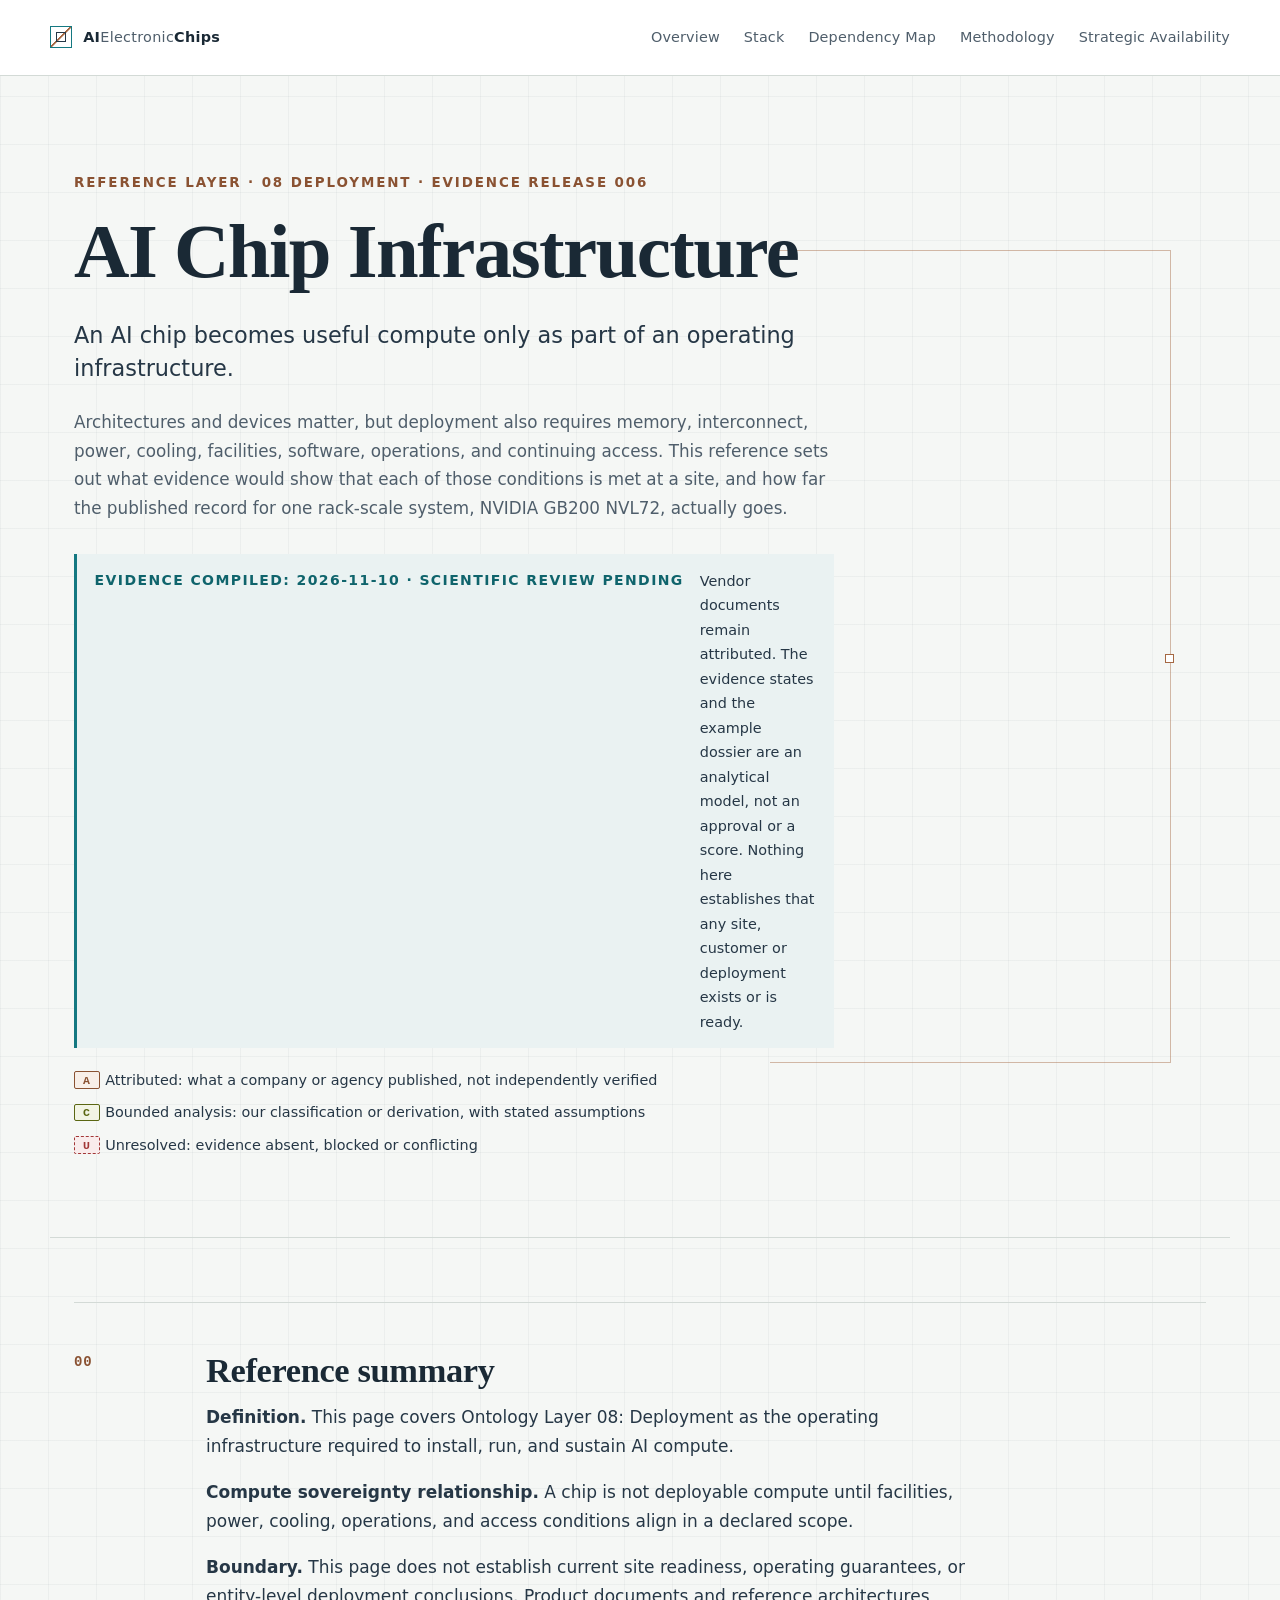
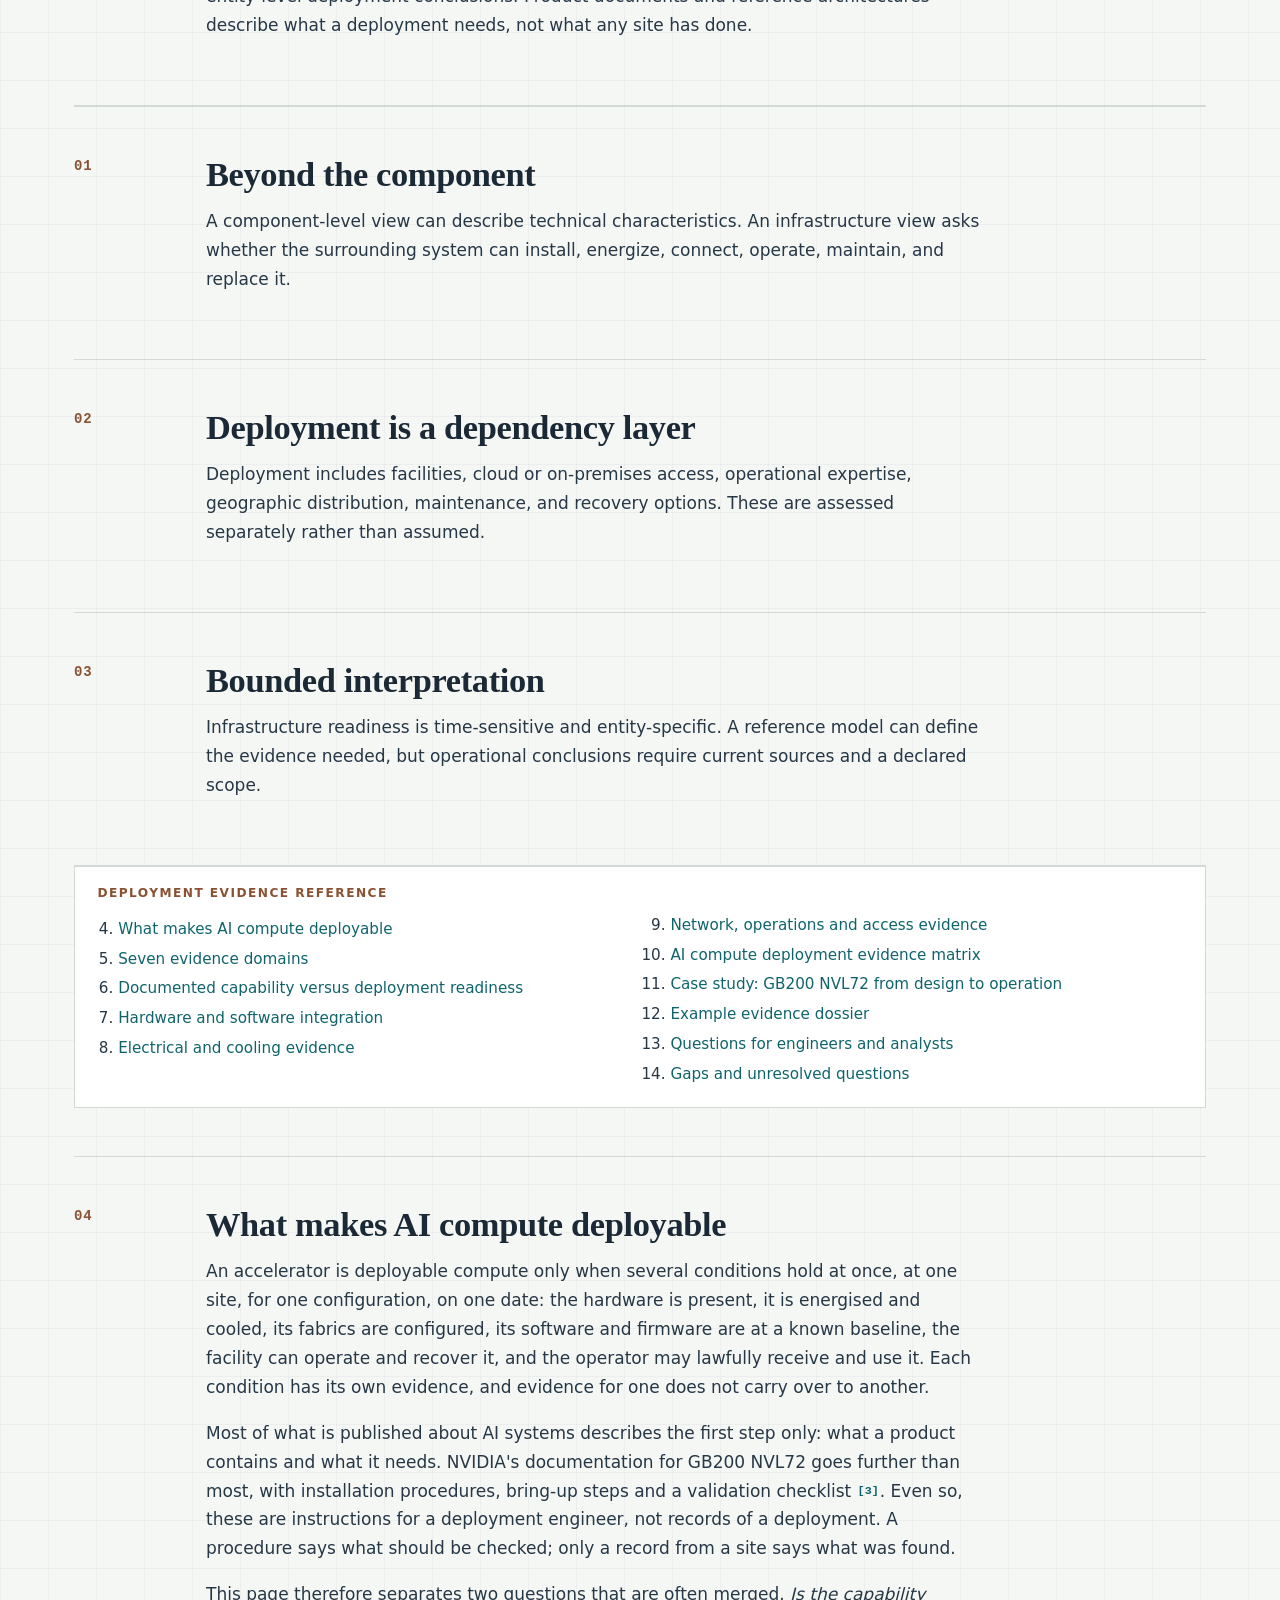
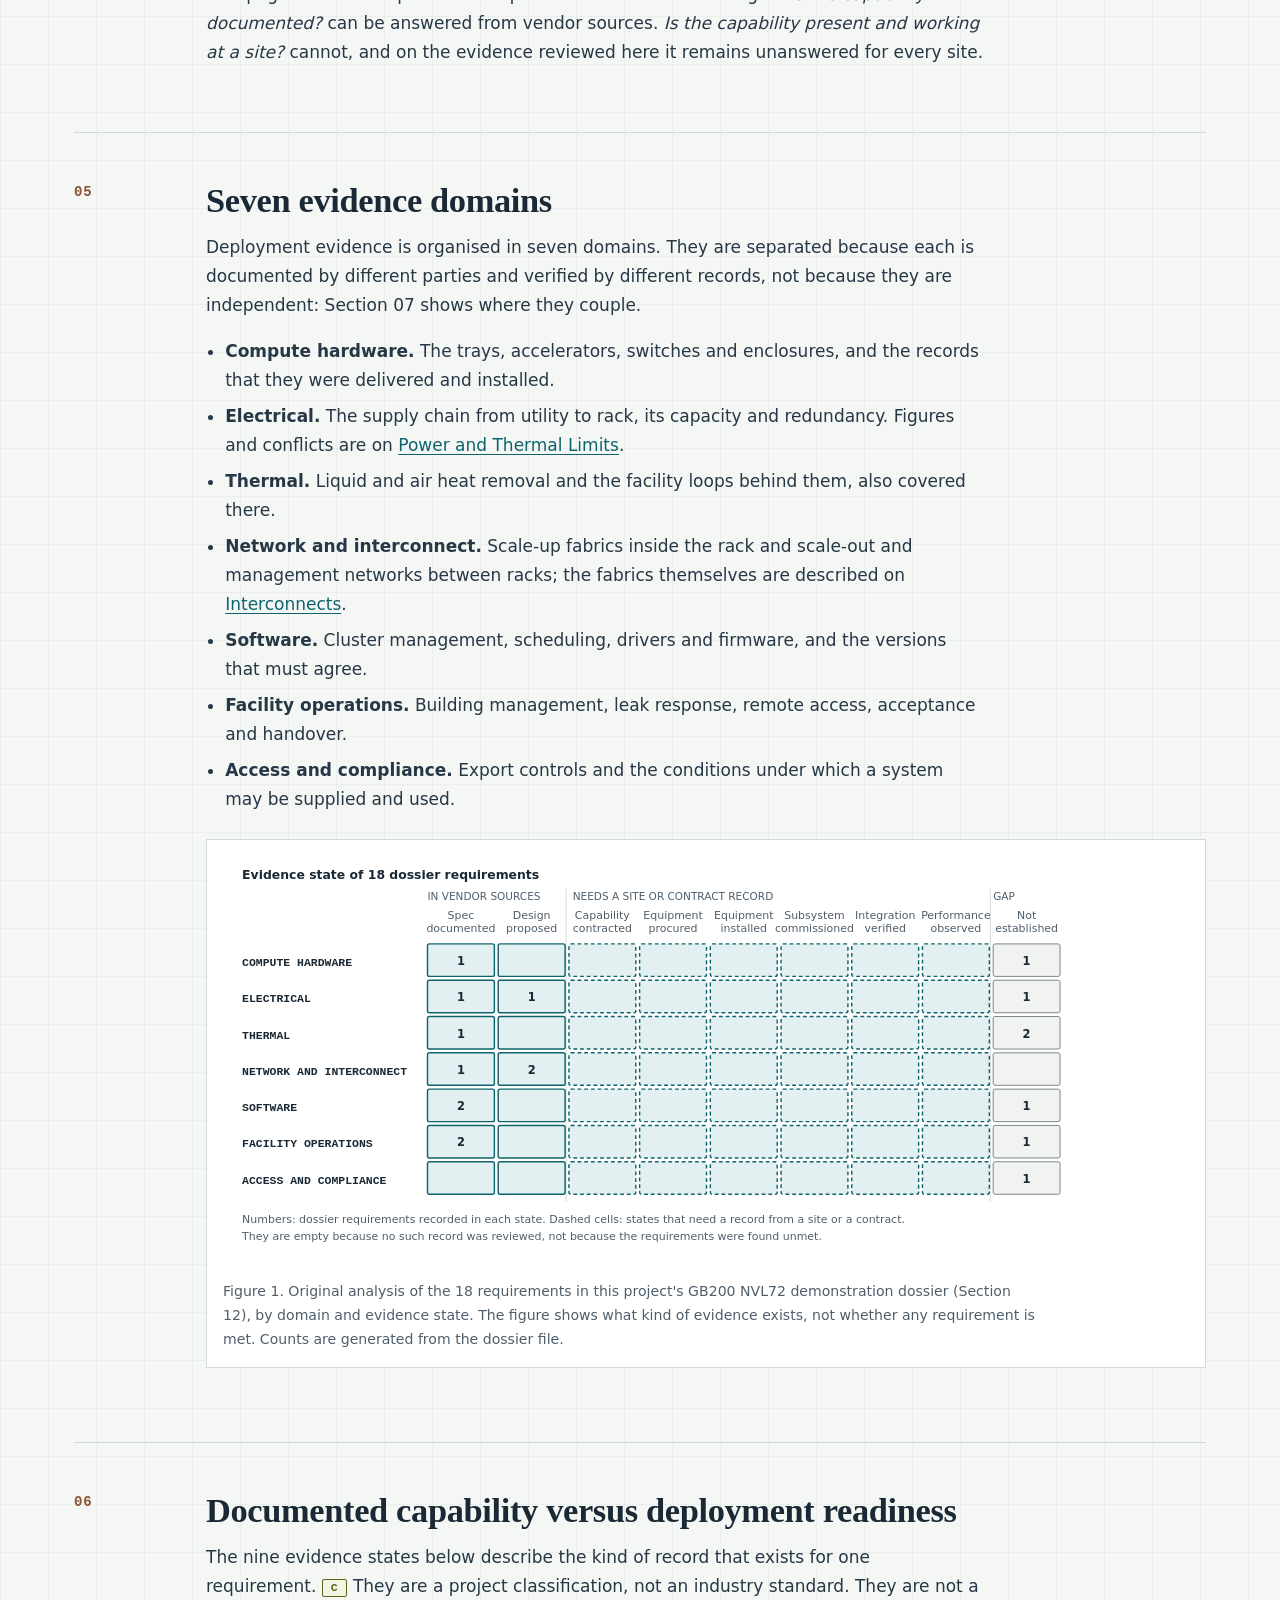
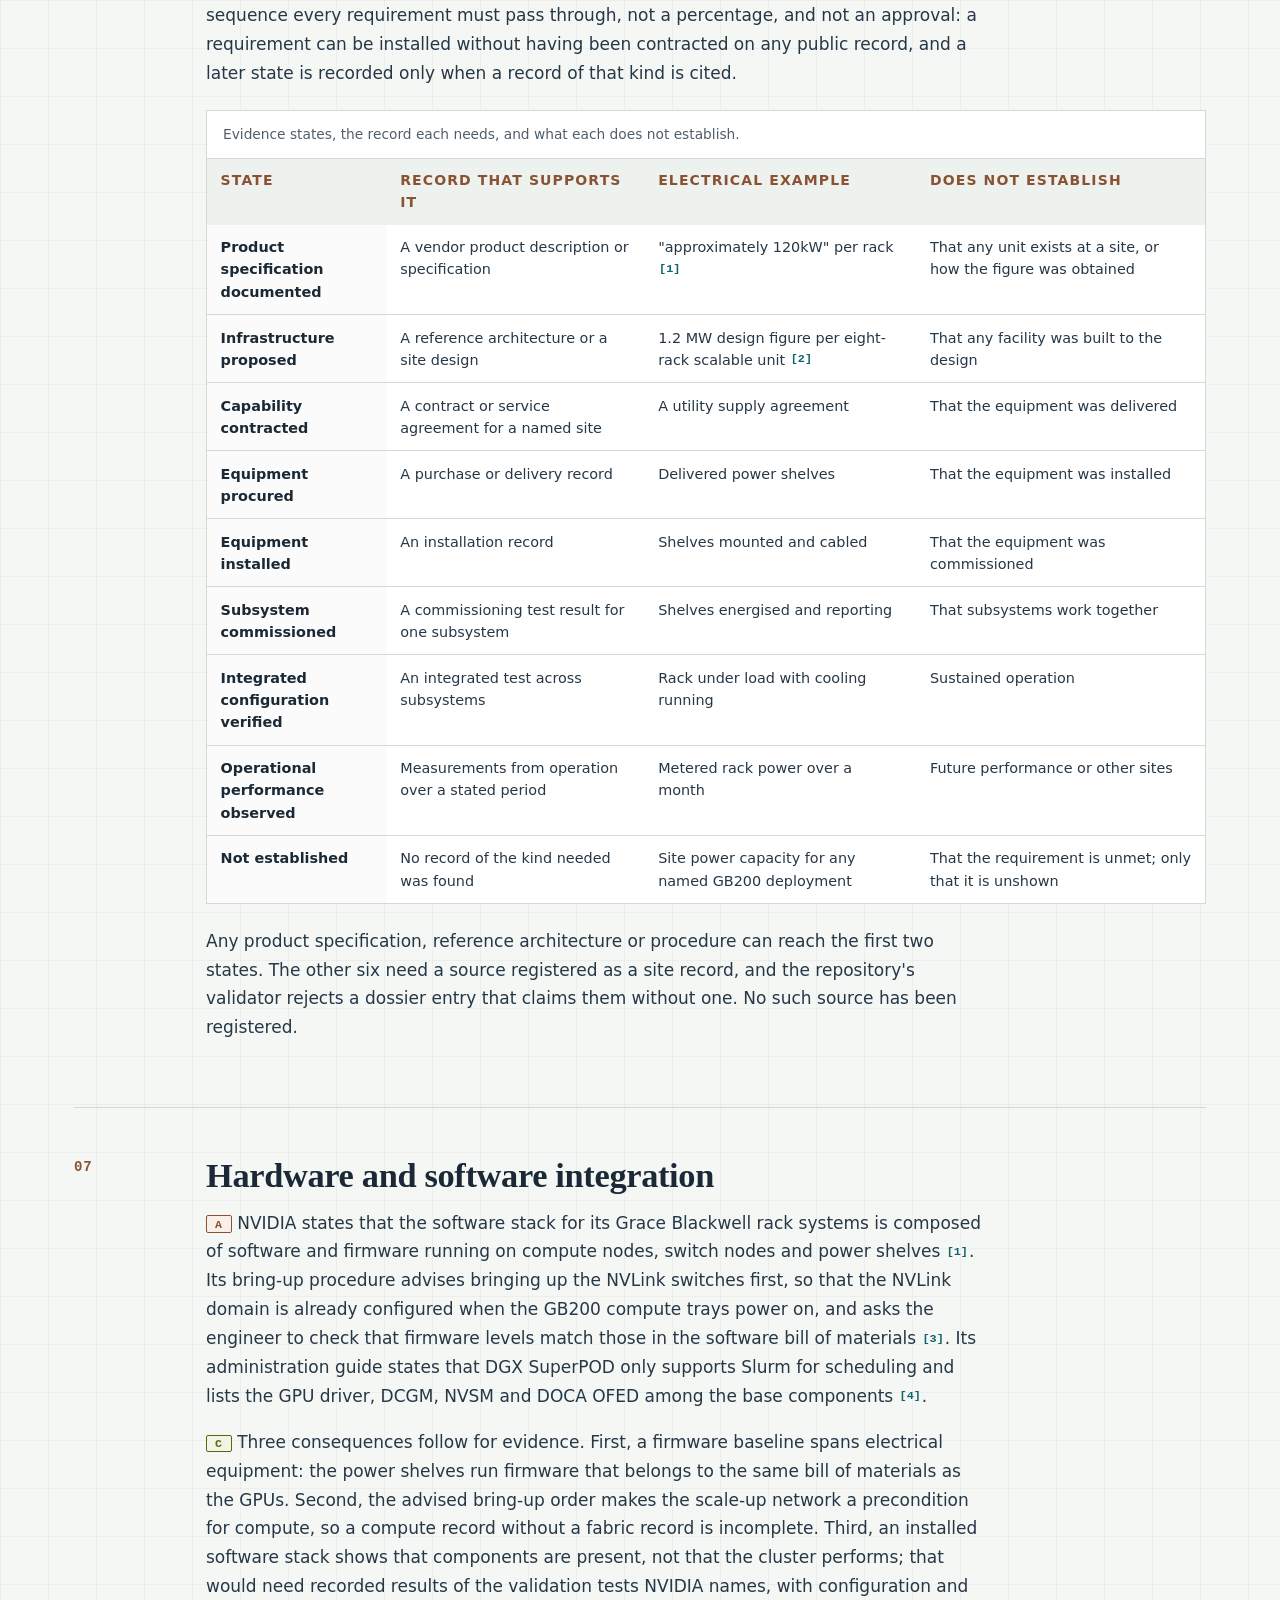
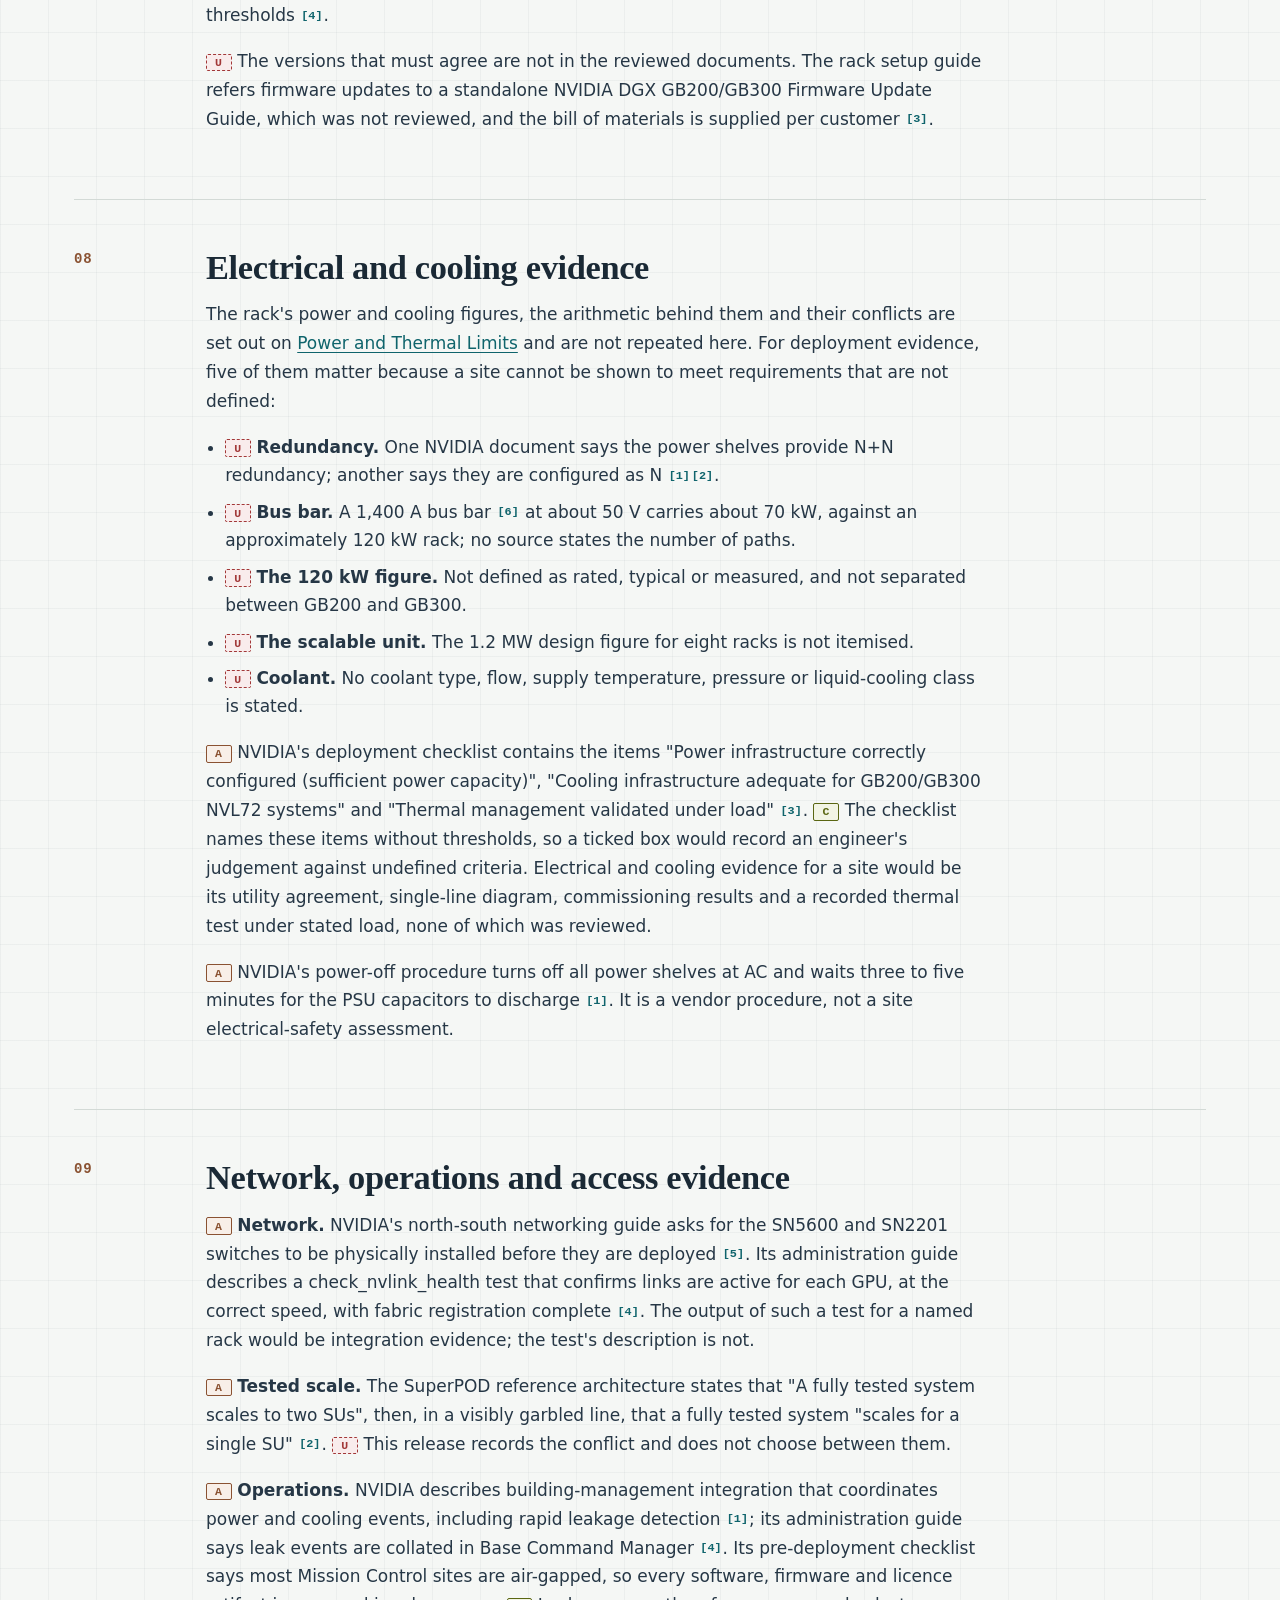
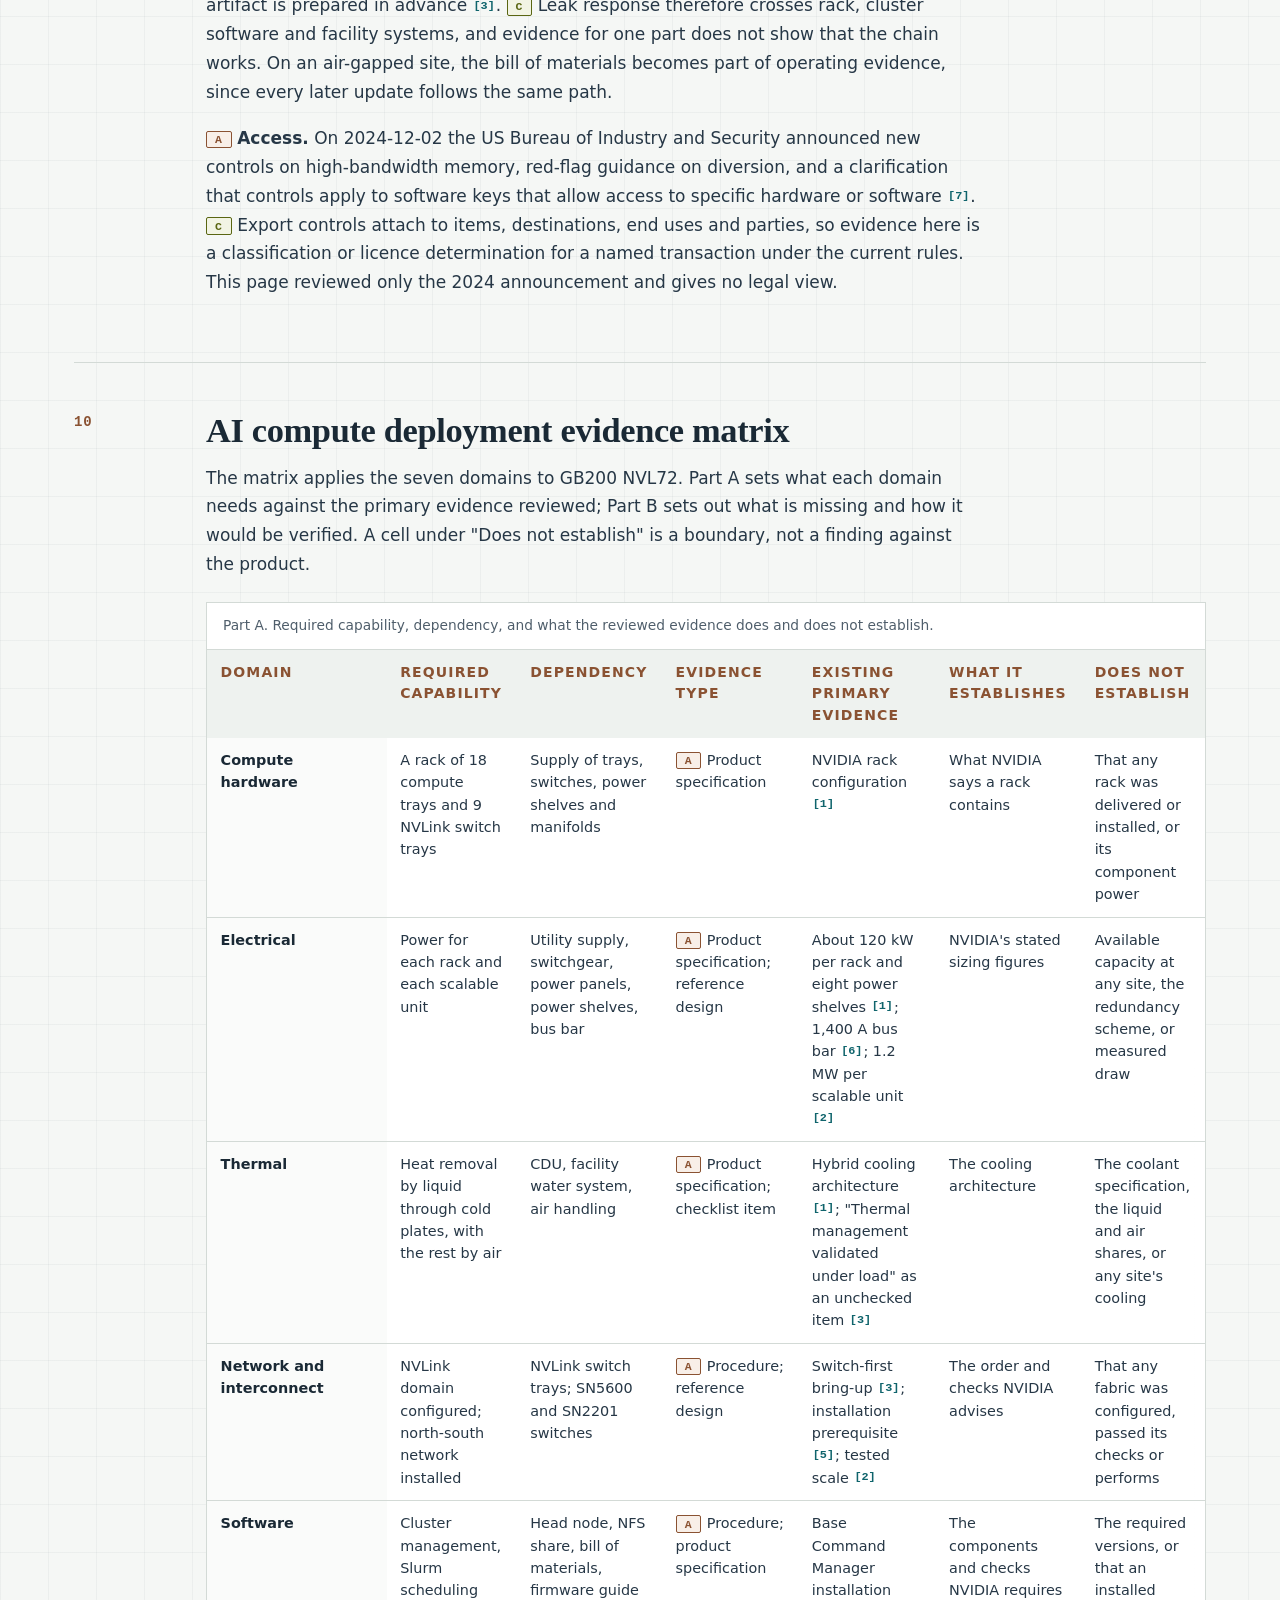
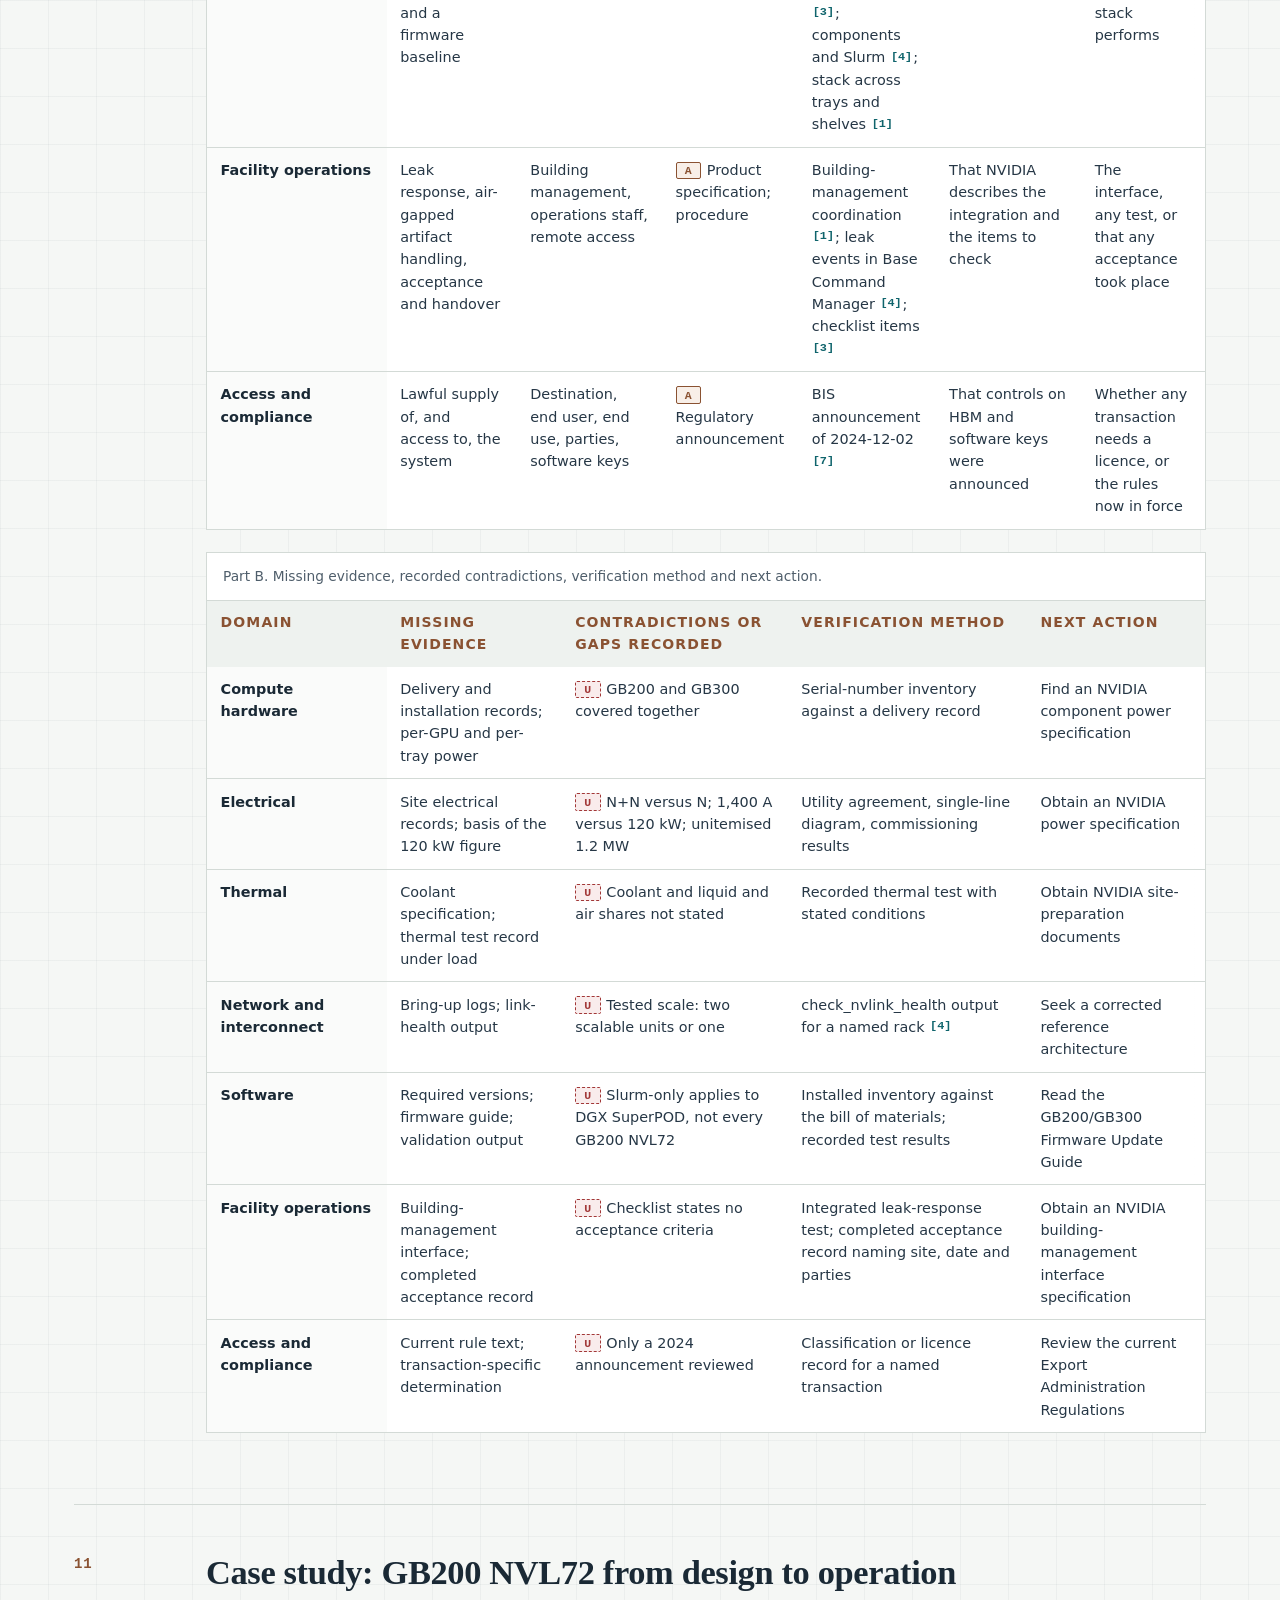
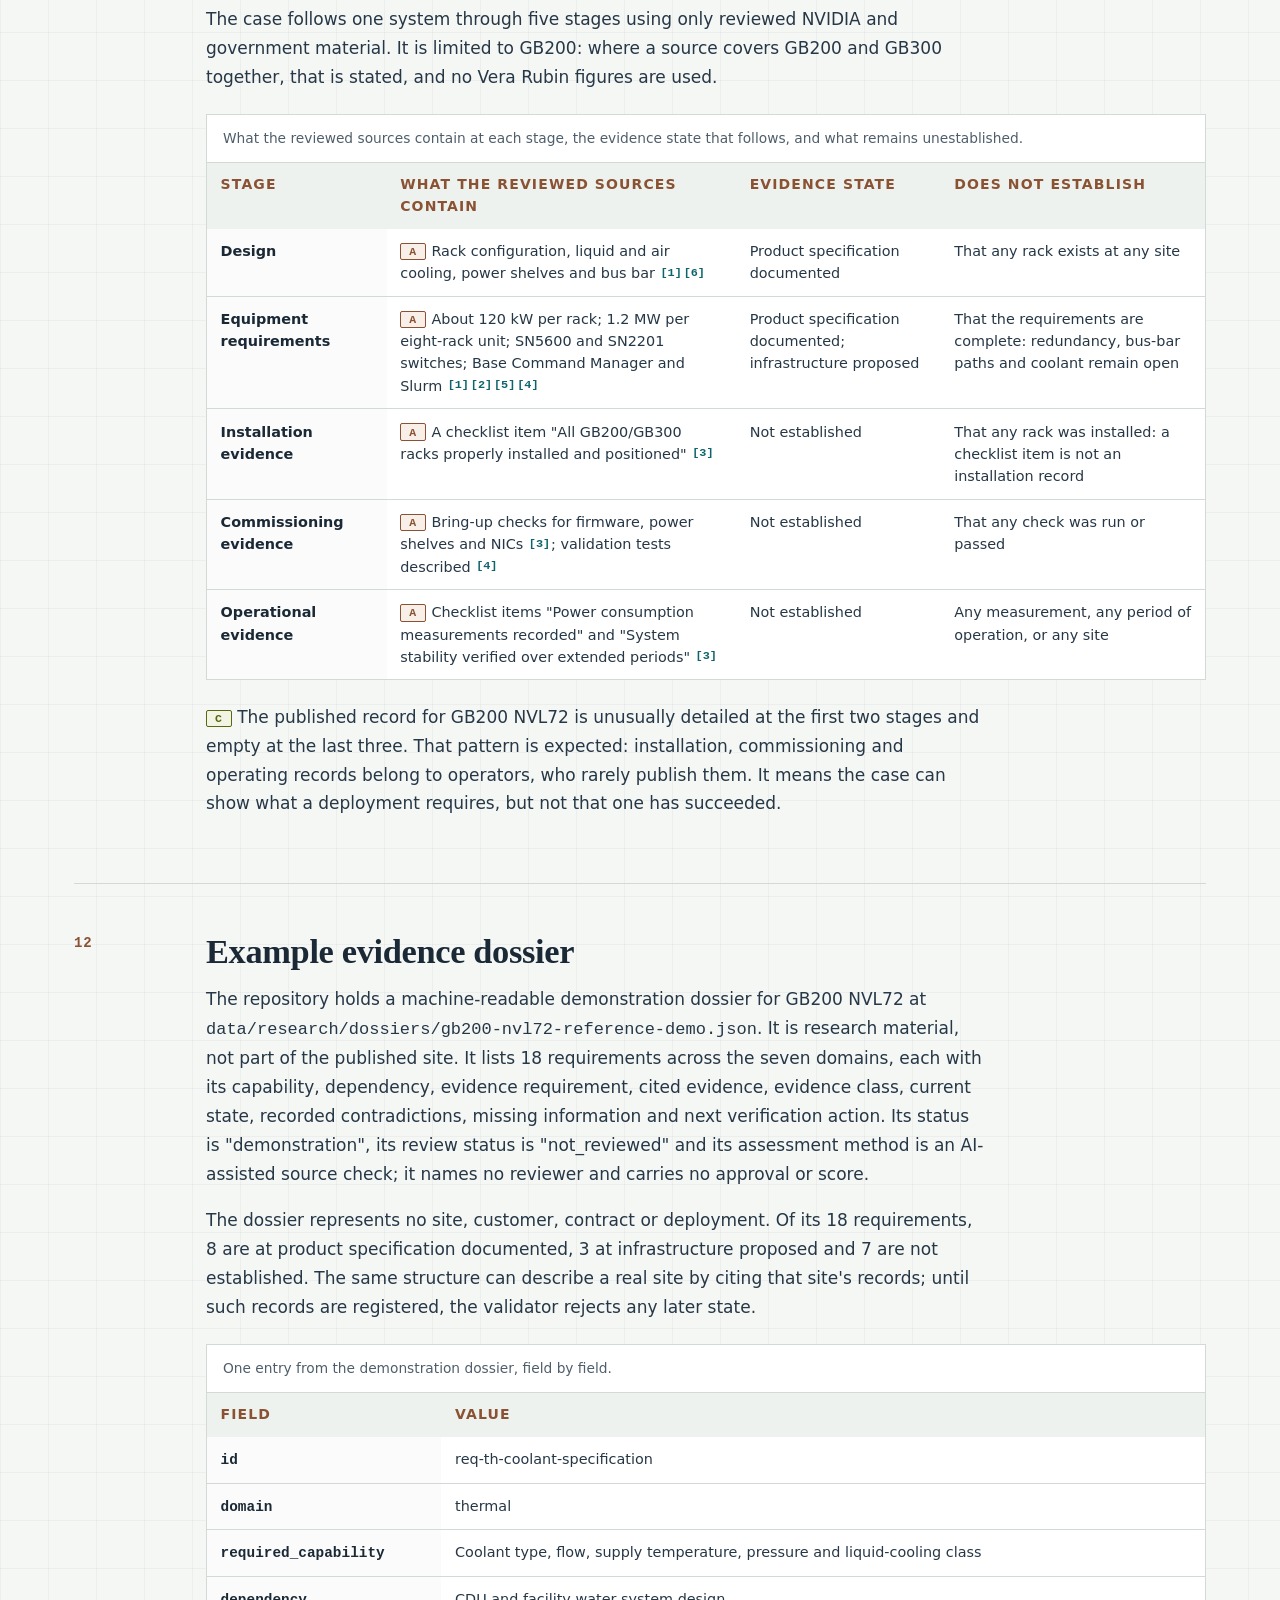
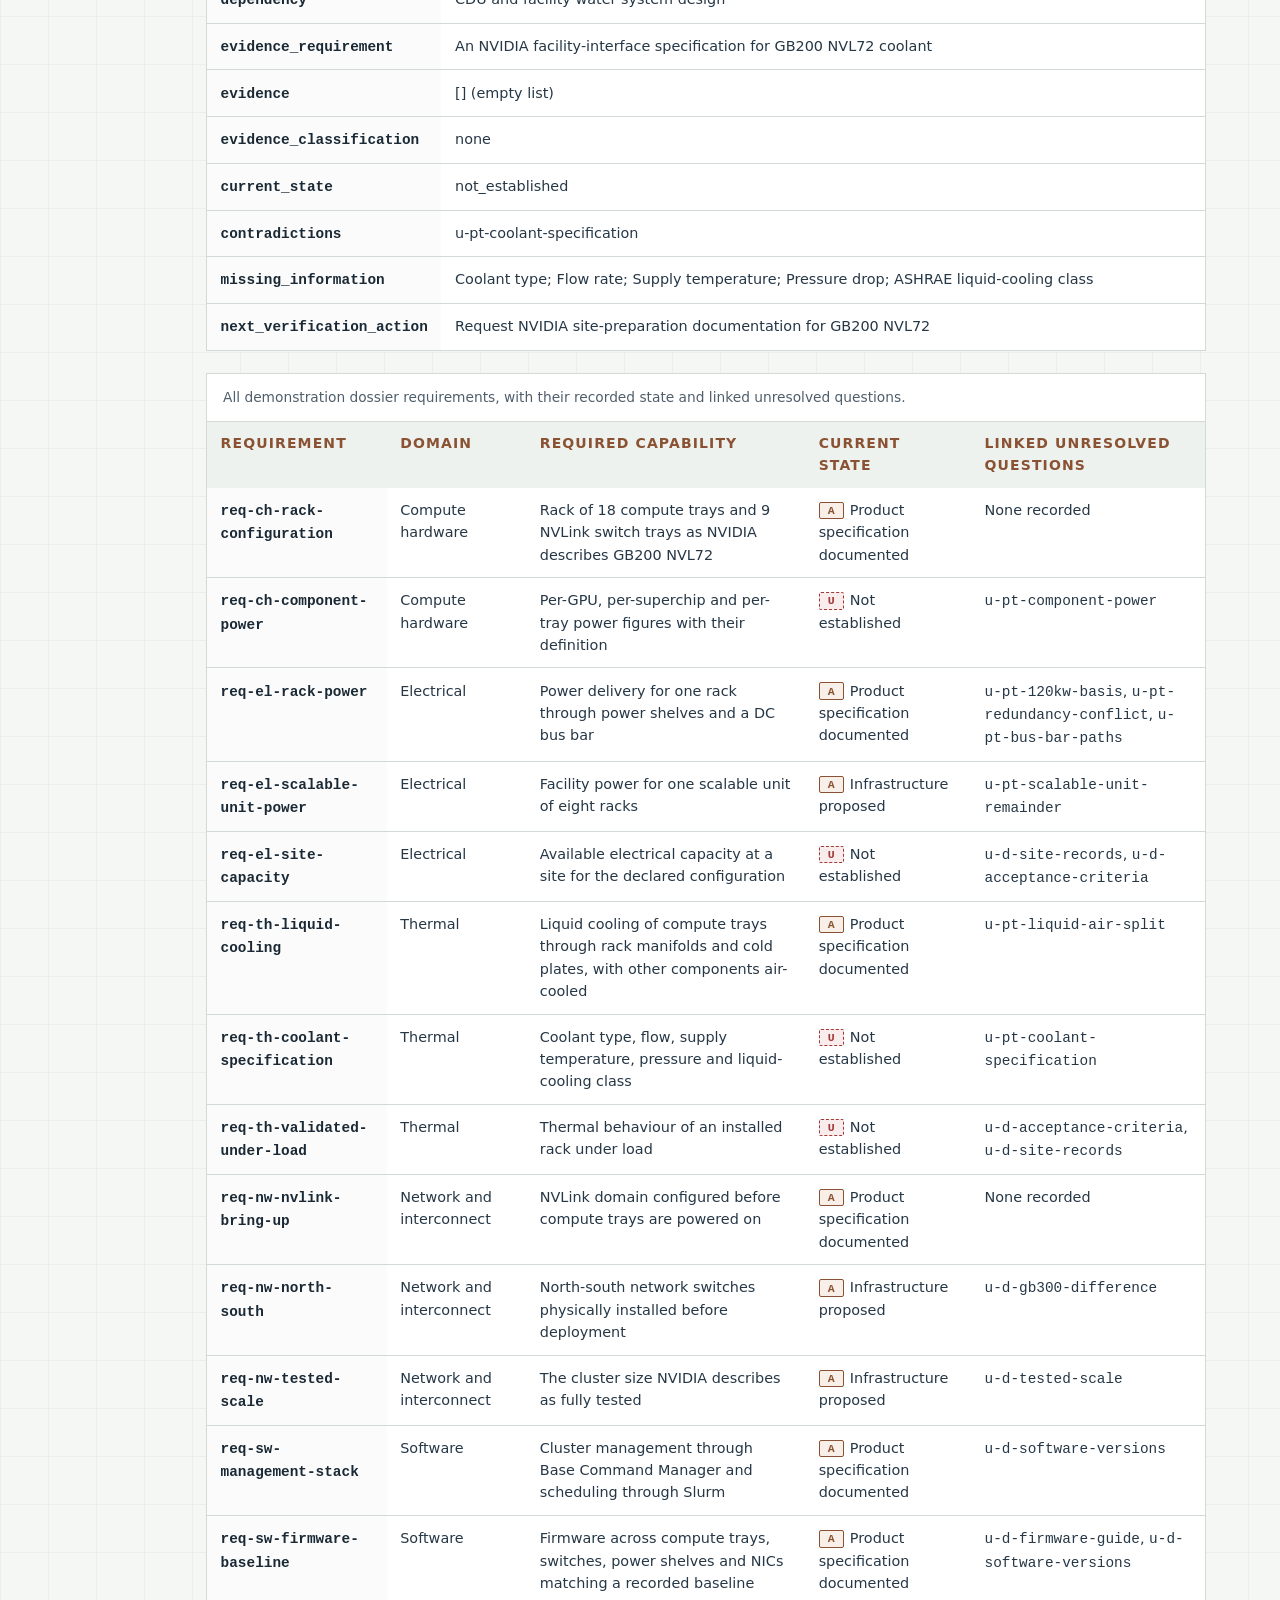
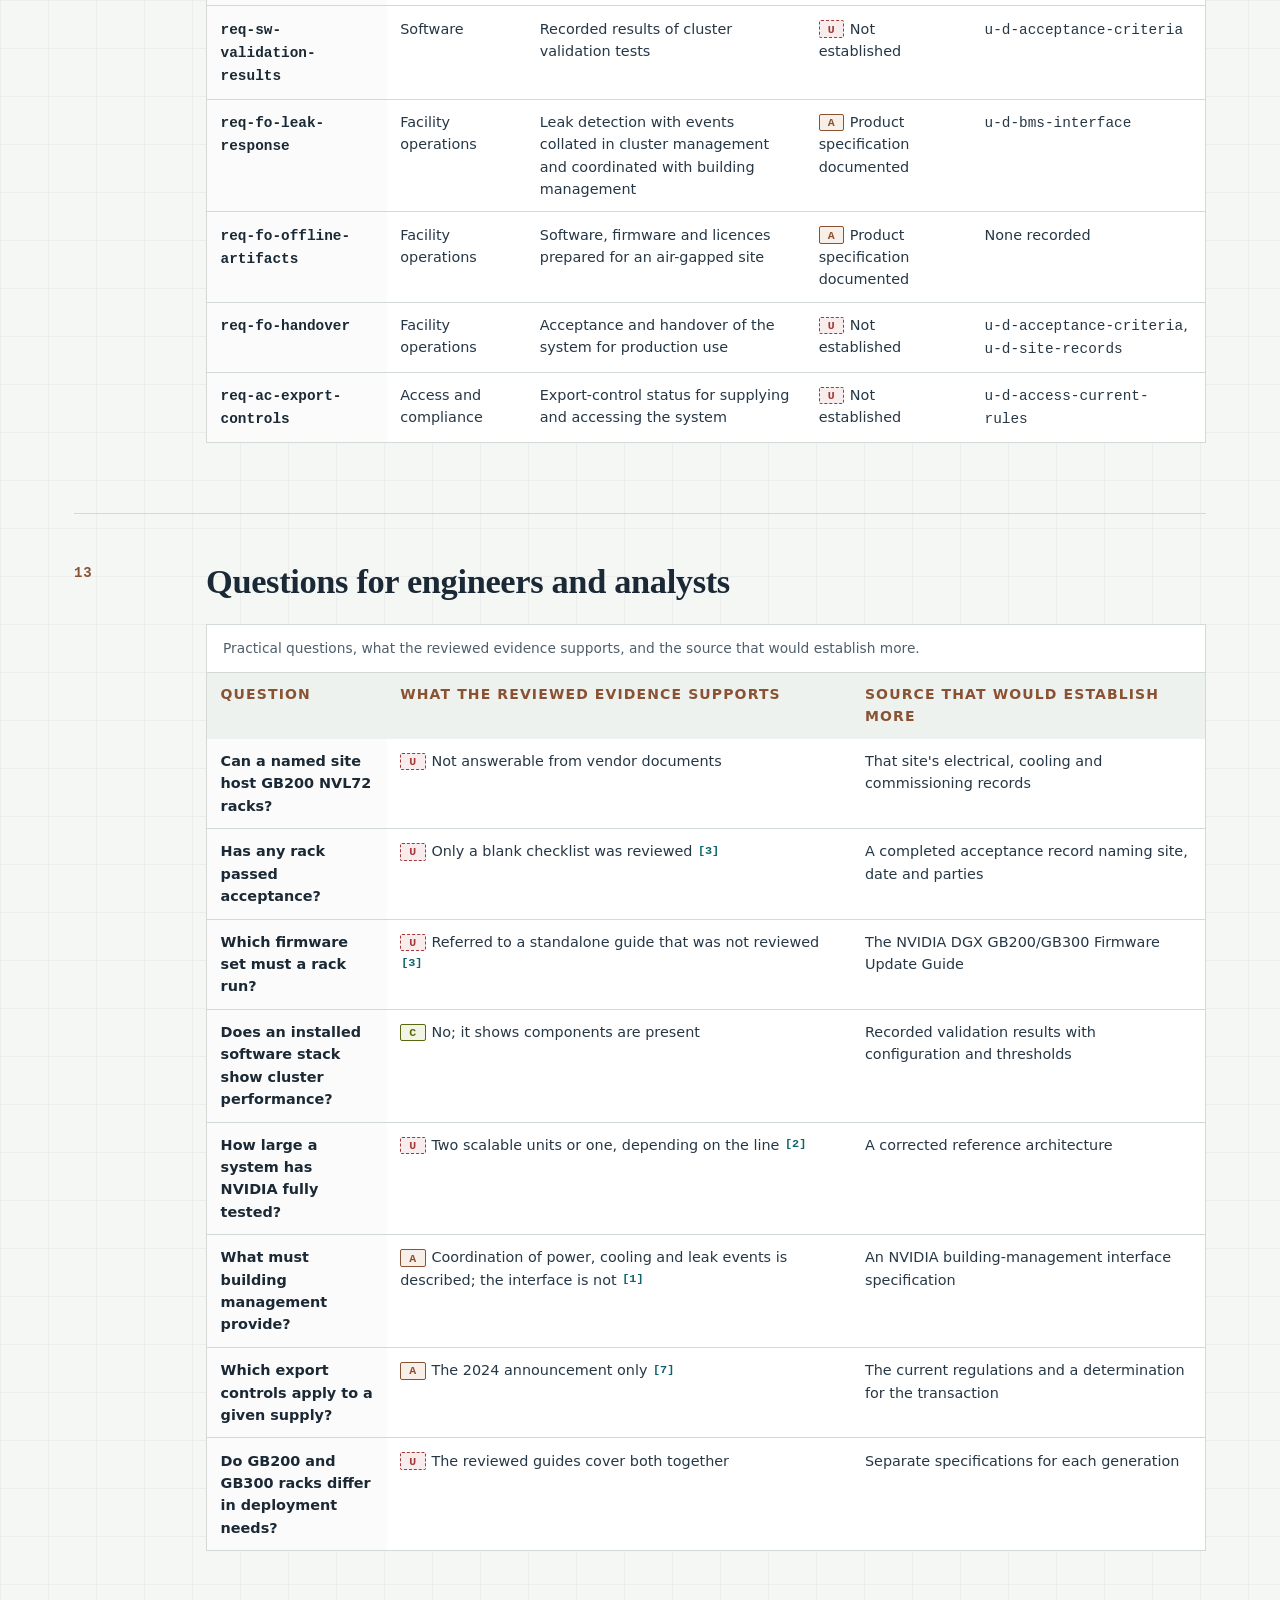
==== commit 3fb5afb2: "IDE-006: AI compute infrastructure and deployment readiness evidence - Release 006: 22 findings (def" ====
--- a/ai-chip-infrastructure/index.html
+++ b/ai-chip-infrastructure/index.html
@@ -36,6 +36,13 @@
       "mainEntity": {
         "@id": "https://aielectronicchips.com/ai-chip-infrastructure/#deployment"
       },
+      "citation": [
+        { "@type": "CreativeWork", "name": "NVIDIA DGX GB Rack Scale Systems User Guide", "publisher": { "@type": "Organization", "name": "NVIDIA" }, "datePublished": "2026-09-17", "url": "https://docs.nvidia.com/dgx/dgxgb200-user-guide/dgxgb200-user-guide.pdf" },
+        { "@type": "CreativeWork", "name": "NVIDIA DGX SuperPOD Reference Architecture Featuring NVIDIA DGX GB200", "publisher": { "@type": "Organization", "name": "NVIDIA" }, "datePublished": "2025-09-03", "url": "https://docs.nvidia.com/dgx-superpod/reference-architecture-scalable-infrastructure-gb200/latest/_downloads/238ab33ee345a7241fc2f15eedc2ff6c/RA11338001-DSPGB200-ReferenceArch.pdf" },
+        { "@type": "CreativeWork", "name": "NVIDIA Mission Control Management Plane and Rack Setup with NVIDIA DGX GB200/GB300 NVL72 Systems Installation Guide", "version": "2.5.0", "publisher": { "@type": "Organization", "name": "NVIDIA" }, "dateModified": "2026-11-09", "url": "https://docs.nvidia.com/mission-control/docs/rack-bring-up-install/2.5.0/index.html" },
+        { "@type": "CreativeWork", "name": "NVIDIA Mission Control Software with NVIDIA GB200 NVL72 Systems Administration Guide", "publisher": { "@type": "Organization", "name": "NVIDIA" }, "datePublished": "2025-06-11", "url": "https://docs.nvidia.com/pdf/nvidia-mission-control-software-with-nvidia-gb200-nvl72-systems-administration-guide.pdf" },
+        { "@type": "CreativeWork", "name": "Commerce Strengthens Export Controls to Restrict China's Capability to Produce Advanced Semiconductors for Military Applications", "publisher": { "@type": "GovernmentOrganization", "name": "U.S. Department of Commerce, Bureau of Industry and Security" }, "datePublished": "2024-12-02", "url": "https://www.bis.gov/press-release/commerce-strengthens-export-controls-restrict-chinas-capability-produce-advanced-semiconductors-military" }
+      ],
       "breadcrumb": {
         "@type": "BreadcrumbList",
         "itemListElement": [
@@ -75,11 +82,432 @@
     <a class="brand" href="/" aria-label="AIElectronicChips.com home"><span class="brand-mark" aria-hidden="true"></span><span>AI<span>Electronic</span>Chips</span></a>
     <nav class="primary-nav" aria-label="Primary navigation"><a href="/">Overview</a><a href="/sovereignty-stack/">Stack</a><a href="/chip-dependency-map/">Dependency Map</a><a href="/methodology/">Methodology</a><a href="/strategic-availability/">Strategic Availability</a></nav>
   </header>
-  <main id="main"><header class="page-hero"><div class="trace" aria-hidden="true"></div><p class="eyebrow">Reference layer · Deployment</p><h1>AI Chip Infrastructure</h1><p class="lead">An AI chip becomes useful compute only as part of an operating infrastructure.</p><p class="intro">Architectures and devices matter, but deployment also requires memory, interconnect, power, cooling, facilities, software, operations, and continuing access. Infrastructure analysis keeps those conditions visible.</p><div class="framing-note"><strong>Reference framing</strong><span>This page defines an analytical layer. It does not make a current operational claim about any entity.</span></div></header><div class="content-shell"><section class="reference-sections" aria-label="Reference authority summary"><article class="reference-block"><div class="block-index">00</div><div><h2>Reference summary</h2><p><strong>Definition.</strong> This page covers Ontology Layer 08: Deployment as the operating infrastructure required to install, run, and sustain AI compute.</p><p><strong>Compute sovereignty relationship.</strong> A chip is not deployable compute until facilities, power, cooling, operations, and access conditions align in a declared scope.</p><p><strong>Boundary.</strong> This page does not establish current site readiness, operating guarantees, or entity-level deployment conclusions.</p></div></article></section><section class="reference-sections" aria-label="AI Chip Infrastructure reference sections"><article class="reference-block"><div class="block-index">01</div><div><h2>Beyond the component</h2><p>A component-level view can describe technical characteristics. An infrastructure view asks whether the surrounding system can install, energize, connect, operate, maintain, and replace it.</p></div></article><article class="reference-block"><div class="block-index">02</div><div><h2>Deployment is a dependency layer</h2><p>Deployment includes facilities, cloud or on-premises access, operational expertise, geographic distribution, maintenance, and recovery options. These are assessed separately rather than assumed.</p></div></article><article class="reference-block"><div class="block-index">03</div><div><h2>Bounded interpretation</h2><p>Infrastructure readiness is time-sensitive and entity-specific. A reference model can define the evidence needed, but operational conclusions require current sources and a declared scope.</p></div></article></section><section class="evidence-posture" aria-labelledby="evidence-title"><div class="section-label blue">Evidence posture · Registry-linked</div><h2 id="evidence-title">Source posture</h2><p class="evidence-intro">These registry records can support attributed infrastructure context, institutional recommendations, and modelled energy-demand analysis. They do not establish current site-level readiness or available capacity.</p><ul class="source-id-list" aria-label="Related source registry IDs"><li>doe-us-data-center-energy-use-2024</li><li>doe-powering-ai-data-centers-2024</li><li>iea-energy-and-ai-2025</li><li>oecd-semiconductor-policy-landscape-2024</li></ul><div class="posture-grid"><article><h3>Can support</h3><p>Attributed institutional context, recommendations, and modelled projections within stated geographic and temporal scope.</p></article><article><h3>Cannot support</h3><p>Site-level readiness, operating guarantees, current availability, or a deployment conclusion.</p></article><article><h3>Confidence and freshness</h3><p>Reviewed as of 2026-06-14. Projections and recommendations require current-condition review and do not inherit finding confidence.</p></article></div><a class="evidence-link" href="/sources/">Inspect the governed source registry →</a></section><section class="related" aria-labelledby="related-title"><div class="section-label">Continue the reference path</div><h2 id="related-title">Related reference surfaces</h2><div class="related-grid"><a class="related-card" href="/power-and-thermal-limits/"><strong>Power and Thermal Limits</strong><span>Why energy delivery and heat removal belong inside compute sovereignty analysis.</span><span class="text-link">Open reference →</span></a><a class="related-card" href="/interconnects/"><strong>Interconnects</strong><span>A reference framing for the systems that move data within and between AI compute.</span><span class="text-link">Open reference →</span></a><a class="related-card" href="/chip-dependency-map/"><strong>Chip Dependency Map</strong><span>Preview the governed diagnostic model for mapping layered compute dependency exposure.</span><span class="text-link">Open reference →</span></a></div></section></div></main>
+  <main id="main">
+    <header class="page-hero">
+      <div class="trace" aria-hidden="true"></div>
+      <p class="eyebrow">Reference layer · 08 Deployment · Evidence release 006</p>
+      <h1>AI Chip Infrastructure</h1>
+      <p class="lead">An AI chip becomes useful compute only as part of an operating infrastructure.</p>
+      <p class="intro">Architectures and devices matter, but deployment also requires memory, interconnect, power, cooling, facilities, software, operations, and continuing access. This reference sets out what evidence would show that each of those conditions is met at a site, and how far the published record for one rack-scale system, NVIDIA GB200 NVL72, actually goes.</p>
+      <div class="framing-note"><strong>Evidence compiled: 2026-11-10 · Scientific review pending</strong><span>Vendor documents remain attributed. The evidence states and the example dossier are an analytical model, not an approval or a score. Nothing here establishes that any site, customer or deployment exists or is ready.</span></div>
+      <ul class="class-legend" aria-label="Evidence classes used on this page">
+        <li><span class="tag tag-a">A</span>Attributed: what a company or agency published, not independently verified</li>
+        <li><span class="tag tag-c">C</span>Bounded analysis: our classification or derivation, with stated assumptions</li>
+        <li><span class="tag tag-u">U</span>Unresolved: evidence absent, blocked or conflicting</li>
+      </ul>
+    </header>
+    <div class="content-shell">
+      <section class="reference-sections" aria-label="Reference authority summary">
+        <article class="reference-block" id="summary"><div class="block-index">00</div><div>
+          <h2>Reference summary</h2>
+          <p><strong>Definition.</strong> This page covers Ontology Layer 08: Deployment as the operating infrastructure required to install, run, and sustain AI compute.</p>
+          <p><strong>Compute sovereignty relationship.</strong> A chip is not deployable compute until facilities, power, cooling, operations, and access conditions align in a declared scope.</p>
+          <p><strong>Boundary.</strong> This page does not establish current site readiness, operating guarantees, or entity-level deployment conclusions. Product documents and reference architectures describe what a deployment needs, not what any site has done.</p>
+        </div></article>
+      </section>
+
+      <section class="reference-sections" aria-label="AI Chip Infrastructure reference sections">
+        <article class="reference-block"><div class="block-index">01</div><div><h2>Beyond the component</h2><p>A component-level view can describe technical characteristics. An infrastructure view asks whether the surrounding system can install, energize, connect, operate, maintain, and replace it.</p></div></article>
+        <article class="reference-block"><div class="block-index">02</div><div><h2>Deployment is a dependency layer</h2><p>Deployment includes facilities, cloud or on-premises access, operational expertise, geographic distribution, maintenance, and recovery options. These are assessed separately rather than assumed.</p></div></article>
+        <article class="reference-block"><div class="block-index">03</div><div><h2>Bounded interpretation</h2><p>Infrastructure readiness is time-sensitive and entity-specific. A reference model can define the evidence needed, but operational conclusions require current sources and a declared scope.</p></div></article>
+      </section>
+
+      <nav class="ref-toc" aria-labelledby="toc-title">
+        <h2 id="toc-title">Deployment evidence reference</h2>
+        <ol start="4">
+          <li><a href="#deployable">What makes AI compute deployable</a></li>
+          <li><a href="#domains">Seven evidence domains</a></li>
+          <li><a href="#states">Documented capability versus deployment readiness</a></li>
+          <li><a href="#integration">Hardware and software integration</a></li>
+          <li><a href="#electrical-cooling">Electrical and cooling evidence</a></li>
+          <li><a href="#network-operations">Network, operations and access evidence</a></li>
+          <li><a href="#matrix">AI compute deployment evidence matrix</a></li>
+          <li><a href="#case-gb200">Case study: GB200 NVL72 from design to operation</a></li>
+          <li><a href="#dossier">Example evidence dossier</a></li>
+          <li><a href="#questions">Questions for engineers and analysts</a></li>
+          <li><a href="#unresolved">Gaps and unresolved questions</a></li>
+        </ol>
+      </nav>
+
+      <section class="reference-sections" aria-label="Deployment evidence reference">
+        <article class="reference-block" id="deployable"><div class="block-index">04</div><div>
+          <h2>What makes AI compute deployable</h2>
+          <p class="detail">An accelerator is deployable compute only when several conditions hold at once, at one site, for one configuration, on one date: the hardware is present, it is energised and cooled, its fabrics are configured, its software and firmware are at a known baseline, the facility can operate and recover it, and the operator may lawfully receive and use it. Each condition has its own evidence, and evidence for one does not carry over to another.</p>
+          <p class="detail">Most of what is published about AI systems describes the first step only: what a product contains and what it needs. NVIDIA's documentation for GB200 NVL72 goes further than most, with installation procedures, bring-up steps and a validation checklist <a class="cite" href="#ref-3">[3]</a>. Even so, these are instructions for a deployment engineer, not records of a deployment. A procedure says what should be checked; only a record from a site says what was found.</p>
+          <p class="detail">This page therefore separates two questions that are often merged. <em>Is the capability documented?</em> can be answered from vendor sources. <em>Is the capability present and working at a site?</em> cannot, and on the evidence reviewed here it remains unanswered for every site.</p>
+        </div></article>
+
+        <article class="reference-block" id="domains"><div class="block-index">05</div><div>
+          <h2>Seven evidence domains</h2>
+          <p class="detail">Deployment evidence is organised in seven domains. They are separated because each is documented by different parties and verified by different records, not because they are independent: Section 07 shows where they couple.</p>
+          <ul class="detail">
+            <li><strong>Compute hardware.</strong> The trays, accelerators, switches and enclosures, and the records that they were delivered and installed.</li>
+            <li><strong>Electrical.</strong> The supply chain from utility to rack, its capacity and redundancy. Figures and conflicts are on <a href="/power-and-thermal-limits/">Power and Thermal Limits</a>.</li>
+            <li><strong>Thermal.</strong> Liquid and air heat removal and the facility loops behind them, also covered there.</li>
+            <li><strong>Network and interconnect.</strong> Scale-up fabrics inside the rack and scale-out and management networks between racks; the fabrics themselves are described on <a href="/interconnects/">Interconnects</a>.</li>
+            <li><strong>Software.</strong> Cluster management, scheduling, drivers and firmware, and the versions that must agree.</li>
+            <li><strong>Facility operations.</strong> Building management, leak response, remote access, acceptance and handover.</li>
+            <li><strong>Access and compliance.</strong> Export controls and the conditions under which a system may be supplied and used.</li>
+          </ul>
+          <figure class="ref-figure">
+            <div class="figure-frame" tabindex="0" role="region" aria-label="Figure 1 drawing; scrolls horizontally on narrow screens">
+              <svg viewBox="0 0 900 430" role="img" aria-labelledby="domain-fig-title domain-fig-desc">
+              <title id="domain-fig-title">Deployment evidence for GB200 NVL72 by domain and evidence state</title>
+              <desc id="domain-fig-desc">A grid with seven rows, one per deployment domain: compute hardware, electrical, thermal, network and interconnect, software, facility operations, and access and compliance. Its nine columns are evidence states. The first two, specification documented and infrastructure proposed, are records the reviewed vendor documents can supply. The next six, from capability contracted to performance observed, need a record from a site or contract. The last is not established. Each cell gives how many of the 18 requirements in the demonstration dossier are recorded in that state. All six site-record columns are empty: no site record was reviewed. Eight requirements are at specification documented, three at infrastructure proposed and seven are not established.</desc>
+              <text class="f-panel" x="20" y="24">Evidence state of 18 dossier requirements</text>
+              <text class="f-axis" x="214" y="46">IN VENDOR SOURCES</text>
+              <text class="f-axis" x="366" y="46">NEEDS A SITE OR CONTRACT RECORD</text>
+              <text class="f-axis" x="806" y="46">GAP</text>
+              <line class="f-grid" x1="359" y1="34" x2="359" y2="362"/>
+              <line class="f-grid" x1="803" y1="34" x2="803" y2="362"/>
+              <text class="f-note" x="249" y="66" text-anchor="middle">Spec</text>
+              <text class="f-note" x="249" y="80" text-anchor="middle">documented</text>
+              <text class="f-note" x="323" y="66" text-anchor="middle">Design</text>
+              <text class="f-note" x="323" y="80" text-anchor="middle">proposed</text>
+              <text class="f-note" x="397" y="66" text-anchor="middle">Capability</text>
+              <text class="f-note" x="397" y="80" text-anchor="middle">contracted</text>
+              <text class="f-note" x="471" y="66" text-anchor="middle">Equipment</text>
+              <text class="f-note" x="471" y="80" text-anchor="middle">procured</text>
+              <text class="f-note" x="545" y="66" text-anchor="middle">Equipment</text>
+              <text class="f-note" x="545" y="80" text-anchor="middle">installed</text>
+              <text class="f-note" x="619" y="66" text-anchor="middle">Subsystem</text>
+              <text class="f-note" x="619" y="80" text-anchor="middle">commissioned</text>
+              <text class="f-note" x="693" y="66" text-anchor="middle">Integration</text>
+              <text class="f-note" x="693" y="80" text-anchor="middle">verified</text>
+              <text class="f-note" x="767" y="66" text-anchor="middle">Performance</text>
+              <text class="f-note" x="767" y="80" text-anchor="middle">observed</text>
+              <text class="f-note" x="841" y="66" text-anchor="middle">Not</text>
+              <text class="f-note" x="841" y="80" text-anchor="middle">established</text>
+              <text class="f-lbl" x="20" y="115">COMPUTE HARDWARE</text>
+              <rect class="f-base" x="214" y="92" width="70" height="34" rx="2"/>
+              <text class="f-val" x="249" y="114" text-anchor="middle">1</text>
+              <rect class="f-base" x="288" y="92" width="70" height="34" rx="2"/>
+              <rect class="f-bar-calc" x="362" y="92" width="70" height="34" rx="2"/>
+              <rect class="f-bar-calc" x="436" y="92" width="70" height="34" rx="2"/>
+              <rect class="f-bar-calc" x="510" y="92" width="70" height="34" rx="2"/>
+              <rect class="f-bar-calc" x="584" y="92" width="70" height="34" rx="2"/>
+              <rect class="f-bar-calc" x="658" y="92" width="70" height="34" rx="2"/>
+              <rect class="f-bar-calc" x="732" y="92" width="70" height="34" rx="2"/>
+              <rect class="f-rdl" x="806" y="92" width="70" height="34" rx="2"/>
+              <text class="f-val" x="841" y="114" text-anchor="middle">1</text>
+              <text class="f-lbl" x="20" y="153">ELECTRICAL</text>
+              <rect class="f-base" x="214" y="130" width="70" height="34" rx="2"/>
+              <text class="f-val" x="249" y="152" text-anchor="middle">1</text>
+              <rect class="f-base" x="288" y="130" width="70" height="34" rx="2"/>
+              <text class="f-val" x="323" y="152" text-anchor="middle">1</text>
+              <rect class="f-bar-calc" x="362" y="130" width="70" height="34" rx="2"/>
+              <rect class="f-bar-calc" x="436" y="130" width="70" height="34" rx="2"/>
+              <rect class="f-bar-calc" x="510" y="130" width="70" height="34" rx="2"/>
+              <rect class="f-bar-calc" x="584" y="130" width="70" height="34" rx="2"/>
+              <rect class="f-bar-calc" x="658" y="130" width="70" height="34" rx="2"/>
+              <rect class="f-bar-calc" x="732" y="130" width="70" height="34" rx="2"/>
+              <rect class="f-rdl" x="806" y="130" width="70" height="34" rx="2"/>
+              <text class="f-val" x="841" y="152" text-anchor="middle">1</text>
+              <text class="f-lbl" x="20" y="191">THERMAL</text>
+              <rect class="f-base" x="214" y="168" width="70" height="34" rx="2"/>
+              <text class="f-val" x="249" y="190" text-anchor="middle">1</text>
+              <rect class="f-base" x="288" y="168" width="70" height="34" rx="2"/>
+              <rect class="f-bar-calc" x="362" y="168" width="70" height="34" rx="2"/>
+              <rect class="f-bar-calc" x="436" y="168" width="70" height="34" rx="2"/>
+              <rect class="f-bar-calc" x="510" y="168" width="70" height="34" rx="2"/>
+              <rect class="f-bar-calc" x="584" y="168" width="70" height="34" rx="2"/>
+              <rect class="f-bar-calc" x="658" y="168" width="70" height="34" rx="2"/>
+              <rect class="f-bar-calc" x="732" y="168" width="70" height="34" rx="2"/>
+              <rect class="f-rdl" x="806" y="168" width="70" height="34" rx="2"/>
+              <text class="f-val" x="841" y="190" text-anchor="middle">2</text>
+              <text class="f-lbl" x="20" y="229">NETWORK AND INTERCONNECT</text>
+              <rect class="f-base" x="214" y="206" width="70" height="34" rx="2"/>
+              <text class="f-val" x="249" y="228" text-anchor="middle">1</text>
+              <rect class="f-base" x="288" y="206" width="70" height="34" rx="2"/>
+              <text class="f-val" x="323" y="228" text-anchor="middle">2</text>
+              <rect class="f-bar-calc" x="362" y="206" width="70" height="34" rx="2"/>
+              <rect class="f-bar-calc" x="436" y="206" width="70" height="34" rx="2"/>
+              <rect class="f-bar-calc" x="510" y="206" width="70" height="34" rx="2"/>
+              <rect class="f-bar-calc" x="584" y="206" width="70" height="34" rx="2"/>
+              <rect class="f-bar-calc" x="658" y="206" width="70" height="34" rx="2"/>
+              <rect class="f-bar-calc" x="732" y="206" width="70" height="34" rx="2"/>
+              <rect class="f-rdl" x="806" y="206" width="70" height="34" rx="2"/>
+              <text class="f-lbl" x="20" y="267">SOFTWARE</text>
+              <rect class="f-base" x="214" y="244" width="70" height="34" rx="2"/>
+              <text class="f-val" x="249" y="266" text-anchor="middle">2</text>
+              <rect class="f-base" x="288" y="244" width="70" height="34" rx="2"/>
+              <rect class="f-bar-calc" x="362" y="244" width="70" height="34" rx="2"/>
+              <rect class="f-bar-calc" x="436" y="244" width="70" height="34" rx="2"/>
+              <rect class="f-bar-calc" x="510" y="244" width="70" height="34" rx="2"/>
+              <rect class="f-bar-calc" x="584" y="244" width="70" height="34" rx="2"/>
+              <rect class="f-bar-calc" x="658" y="244" width="70" height="34" rx="2"/>
+              <rect class="f-bar-calc" x="732" y="244" width="70" height="34" rx="2"/>
+              <rect class="f-rdl" x="806" y="244" width="70" height="34" rx="2"/>
+              <text class="f-val" x="841" y="266" text-anchor="middle">1</text>
+              <text class="f-lbl" x="20" y="305">FACILITY OPERATIONS</text>
+              <rect class="f-base" x="214" y="282" width="70" height="34" rx="2"/>
+              <text class="f-val" x="249" y="304" text-anchor="middle">2</text>
+              <rect class="f-base" x="288" y="282" width="70" height="34" rx="2"/>
+              <rect class="f-bar-calc" x="362" y="282" width="70" height="34" rx="2"/>
+              <rect class="f-bar-calc" x="436" y="282" width="70" height="34" rx="2"/>
+              <rect class="f-bar-calc" x="510" y="282" width="70" height="34" rx="2"/>
+              <rect class="f-bar-calc" x="584" y="282" width="70" height="34" rx="2"/>
+              <rect class="f-bar-calc" x="658" y="282" width="70" height="34" rx="2"/>
+              <rect class="f-bar-calc" x="732" y="282" width="70" height="34" rx="2"/>
+              <rect class="f-rdl" x="806" y="282" width="70" height="34" rx="2"/>
+              <text class="f-val" x="841" y="304" text-anchor="middle">1</text>
+              <text class="f-lbl" x="20" y="343">ACCESS AND COMPLIANCE</text>
+              <rect class="f-base" x="214" y="320" width="70" height="34" rx="2"/>
+              <rect class="f-base" x="288" y="320" width="70" height="34" rx="2"/>
+              <rect class="f-bar-calc" x="362" y="320" width="70" height="34" rx="2"/>
+              <rect class="f-bar-calc" x="436" y="320" width="70" height="34" rx="2"/>
+              <rect class="f-bar-calc" x="510" y="320" width="70" height="34" rx="2"/>
+              <rect class="f-bar-calc" x="584" y="320" width="70" height="34" rx="2"/>
+              <rect class="f-bar-calc" x="658" y="320" width="70" height="34" rx="2"/>
+              <rect class="f-bar-calc" x="732" y="320" width="70" height="34" rx="2"/>
+              <rect class="f-rdl" x="806" y="320" width="70" height="34" rx="2"/>
+              <text class="f-val" x="841" y="342" text-anchor="middle">1</text>
+              <text class="f-note" x="20" y="384">Numbers: dossier requirements recorded in each state. Dashed cells: states that need a record from a site or a contract.</text>
+              <text class="f-note" x="20" y="402">They are empty because no such record was reviewed, not because the requirements were found unmet.</text>
+              </svg>
+            </div>
+            <figcaption>Figure 1. Original analysis of the 18 requirements in this project's GB200 NVL72 demonstration dossier (Section 12), by domain and evidence state. The figure shows what kind of evidence exists, not whether any requirement is met. Counts are generated from the dossier file.</figcaption>
+          </figure>
+        </div></article>
+
+        <article class="reference-block" id="states"><div class="block-index">06</div><div>
+          <h2>Documented capability versus deployment readiness</h2>
+          <p class="detail">The nine evidence states below describe the kind of record that exists for one requirement. <span class="tag tag-c">C</span>They are a project classification, not an industry standard. They are not a sequence every requirement must pass through, not a percentage, and not an approval: a requirement can be installed without having been contracted on any public record, and a later state is recorded only when a record of that kind is cited.</p>
+          <div class="table-scroll" tabindex="0" role="region" aria-label="Evidence states (scrollable table)">
+            <table class="data-table">
+              <caption>Evidence states, the record each needs, and what each does not establish.</caption>
+              <thead><tr><th scope="col">State</th><th scope="col">Record that supports it</th><th scope="col">Electrical example</th><th scope="col">Does not establish</th></tr></thead>
+              <tbody>
+                <tr><th scope="row">Product specification documented</th><td>A vendor product description or specification</td><td>"approximately 120kW" per rack <a class="cite" href="#ref-1">[1]</a></td><td>That any unit exists at a site, or how the figure was obtained</td></tr>
+                <tr><th scope="row">Infrastructure proposed</th><td>A reference architecture or a site design</td><td>1.2 MW design figure per eight-rack scalable unit <a class="cite" href="#ref-2">[2]</a></td><td>That any facility was built to the design</td></tr>
+                <tr><th scope="row">Capability contracted</th><td>A contract or service agreement for a named site</td><td>A utility supply agreement</td><td>That the equipment was delivered</td></tr>
+                <tr><th scope="row">Equipment procured</th><td>A purchase or delivery record</td><td>Delivered power shelves</td><td>That the equipment was installed</td></tr>
+                <tr><th scope="row">Equipment installed</th><td>An installation record</td><td>Shelves mounted and cabled</td><td>That the equipment was commissioned</td></tr>
+                <tr><th scope="row">Subsystem commissioned</th><td>A commissioning test result for one subsystem</td><td>Shelves energised and reporting</td><td>That subsystems work together</td></tr>
+                <tr><th scope="row">Integrated configuration verified</th><td>An integrated test across subsystems</td><td>Rack under load with cooling running</td><td>Sustained operation</td></tr>
+                <tr><th scope="row">Operational performance observed</th><td>Measurements from operation over a stated period</td><td>Metered rack power over a month</td><td>Future performance or other sites</td></tr>
+                <tr><th scope="row">Not established</th><td>No record of the kind needed was found</td><td>Site power capacity for any named GB200 deployment</td><td>That the requirement is unmet; only that it is unshown</td></tr>
+              </tbody>
+            </table>
+          </div>
+          <p class="detail">Any product specification, reference architecture or procedure can reach the first two states. The other six need a source registered as a site record, and the repository's validator rejects a dossier entry that claims them without one. No such source has been registered.</p>
+        </div></article>
+
+        <article class="reference-block" id="integration"><div class="block-index">07</div><div>
+          <h2>Hardware and software integration</h2>
+          <p class="detail"><span class="tag tag-a">A</span>NVIDIA states that the software stack for its Grace Blackwell rack systems is composed of software and firmware running on compute nodes, switch nodes and power shelves <a class="cite" href="#ref-1">[1]</a>. Its bring-up procedure advises bringing up the NVLink switches first, so that the NVLink domain is already configured when the GB200 compute trays power on, and asks the engineer to check that firmware levels match those in the software bill of materials <a class="cite" href="#ref-3">[3]</a>. Its administration guide states that DGX SuperPOD only supports Slurm for scheduling and lists the GPU driver, DCGM, NVSM and DOCA OFED among the base components <a class="cite" href="#ref-4">[4]</a>.</p>
+          <p class="detail"><span class="tag tag-c">C</span>Three consequences follow for evidence. First, a firmware baseline spans electrical equipment: the power shelves run firmware that belongs to the same bill of materials as the GPUs. Second, the advised bring-up order makes the scale-up network a precondition for compute, so a compute record without a fabric record is incomplete. Third, an installed software stack shows that components are present, not that the cluster performs; that would need recorded results of the validation tests NVIDIA names, with configuration and thresholds <a class="cite" href="#ref-4">[4]</a>.</p>
+          <p class="detail"><span class="tag tag-u">U</span>The versions that must agree are not in the reviewed documents. The rack setup guide refers firmware updates to a standalone NVIDIA DGX GB200/GB300 Firmware Update Guide, which was not reviewed, and the bill of materials is supplied per customer <a class="cite" href="#ref-3">[3]</a>.</p>
+        </div></article>
+
+        <article class="reference-block" id="electrical-cooling"><div class="block-index">08</div><div>
+          <h2>Electrical and cooling evidence</h2>
+          <p class="detail">The rack's power and cooling figures, the arithmetic behind them and their conflicts are set out on <a href="/power-and-thermal-limits/">Power and Thermal Limits</a> and are not repeated here. For deployment evidence, five of them matter because a site cannot be shown to meet requirements that are not defined:</p>
+          <ul class="detail">
+            <li><span class="tag tag-u">U</span><strong>Redundancy.</strong> One NVIDIA document says the power shelves provide N+N redundancy; another says they are configured as N <a class="cite" href="#ref-1">[1]</a><a class="cite" href="#ref-2">[2]</a>.</li>
+            <li><span class="tag tag-u">U</span><strong>Bus bar.</strong> A 1,400 A bus bar <a class="cite" href="#ref-6">[6]</a> at about 50 V carries about 70 kW, against an approximately 120 kW rack; no source states the number of paths.</li>
+            <li><span class="tag tag-u">U</span><strong>The 120 kW figure.</strong> Not defined as rated, typical or measured, and not separated between GB200 and GB300.</li>
+            <li><span class="tag tag-u">U</span><strong>The scalable unit.</strong> The 1.2 MW design figure for eight racks is not itemised.</li>
+            <li><span class="tag tag-u">U</span><strong>Coolant.</strong> No coolant type, flow, supply temperature, pressure or liquid-cooling class is stated.</li>
+          </ul>
+          <p class="detail"><span class="tag tag-a">A</span>NVIDIA's deployment checklist contains the items "Power infrastructure correctly configured (sufficient power capacity)", "Cooling infrastructure adequate for GB200/GB300 NVL72 systems" and "Thermal management validated under load" <a class="cite" href="#ref-3">[3]</a>. <span class="tag tag-c">C</span>The checklist names these items without thresholds, so a ticked box would record an engineer's judgement against undefined criteria. Electrical and cooling evidence for a site would be its utility agreement, single-line diagram, commissioning results and a recorded thermal test under stated load, none of which was reviewed.</p>
+          <p class="detail"><span class="tag tag-a">A</span>NVIDIA's power-off procedure turns off all power shelves at AC and waits three to five minutes for the PSU capacitors to discharge <a class="cite" href="#ref-1">[1]</a>. It is a vendor procedure, not a site electrical-safety assessment.</p>
+        </div></article>
+
+        <article class="reference-block" id="network-operations"><div class="block-index">09</div><div>
+          <h2>Network, operations and access evidence</h2>
+          <p class="detail"><span class="tag tag-a">A</span><strong>Network.</strong> NVIDIA's north-south networking guide asks for the SN5600 and SN2201 switches to be physically installed before they are deployed <a class="cite" href="#ref-5">[5]</a>. Its administration guide describes a check_nvlink_health test that confirms links are active for each GPU, at the correct speed, with fabric registration complete <a class="cite" href="#ref-4">[4]</a>. The output of such a test for a named rack would be integration evidence; the test's description is not.</p>
+          <p class="detail"><span class="tag tag-a">A</span><strong>Tested scale.</strong> The SuperPOD reference architecture states that "A fully tested system scales to two SUs", then, in a visibly garbled line, that a fully tested system "scales for a single SU" <a class="cite" href="#ref-2">[2]</a>. <span class="tag tag-u">U</span>This release records the conflict and does not choose between them.</p>
+          <p class="detail"><span class="tag tag-a">A</span><strong>Operations.</strong> NVIDIA describes building-management integration that coordinates power and cooling events, including rapid leakage detection <a class="cite" href="#ref-1">[1]</a>; its administration guide says leak events are collated in Base Command Manager <a class="cite" href="#ref-4">[4]</a>. Its pre-deployment checklist says most Mission Control sites are air-gapped, so every software, firmware and licence artifact is prepared in advance <a class="cite" href="#ref-3">[3]</a>. <span class="tag tag-c">C</span>Leak response therefore crosses rack, cluster software and facility systems, and evidence for one part does not show that the chain works. On an air-gapped site, the bill of materials becomes part of operating evidence, since every later update follows the same path.</p>
+          <p class="detail"><span class="tag tag-a">A</span><strong>Access.</strong> On 2024-12-02 the US Bureau of Industry and Security announced new controls on high-bandwidth memory, red-flag guidance on diversion, and a clarification that controls apply to software keys that allow access to specific hardware or software <a class="cite" href="#ref-7">[7]</a>. <span class="tag tag-c">C</span>Export controls attach to items, destinations, end uses and parties, so evidence here is a classification or licence determination for a named transaction under the current rules. This page reviewed only the 2024 announcement and gives no legal view.</p>
+        </div></article>
+
+        <article class="reference-block" id="matrix"><div class="block-index">10</div><div>
+          <h2>AI compute deployment evidence matrix</h2>
+          <p class="detail">The matrix applies the seven domains to GB200 NVL72. Part A sets what each domain needs against the primary evidence reviewed; Part B sets out what is missing and how it would be verified. A cell under "Does not establish" is a boundary, not a finding against the product.</p>
+          <div class="table-scroll" tabindex="0" role="region" aria-label="Deployment evidence matrix, part A (scrollable table)">
+            <table class="data-table">
+              <caption>Part A. Required capability, dependency, and what the reviewed evidence does and does not establish.</caption>
+              <thead><tr><th scope="col">Domain</th><th scope="col">Required capability</th><th scope="col">Dependency</th><th scope="col">Evidence type</th><th scope="col">Existing primary evidence</th><th scope="col">What it establishes</th><th scope="col">Does not establish</th></tr></thead>
+              <tbody>
+                <tr><th scope="row">Compute hardware</th><td>A rack of 18 compute trays and 9 NVLink switch trays</td><td>Supply of trays, switches, power shelves and manifolds</td><td><span class="tag tag-a">A</span>Product specification</td><td>NVIDIA rack configuration <a class="cite" href="#ref-1">[1]</a></td><td>What NVIDIA says a rack contains</td><td>That any rack was delivered or installed, or its component power</td></tr>
+                <tr><th scope="row">Electrical</th><td>Power for each rack and each scalable unit</td><td>Utility supply, switchgear, power panels, power shelves, bus bar</td><td><span class="tag tag-a">A</span>Product specification; reference design</td><td>About 120 kW per rack and eight power shelves <a class="cite" href="#ref-1">[1]</a>; 1,400 A bus bar <a class="cite" href="#ref-6">[6]</a>; 1.2 MW per scalable unit <a class="cite" href="#ref-2">[2]</a></td><td>NVIDIA's stated sizing figures</td><td>Available capacity at any site, the redundancy scheme, or measured draw</td></tr>
+                <tr><th scope="row">Thermal</th><td>Heat removal by liquid through cold plates, with the rest by air</td><td>CDU, facility water system, air handling</td><td><span class="tag tag-a">A</span>Product specification; checklist item</td><td>Hybrid cooling architecture <a class="cite" href="#ref-1">[1]</a>; "Thermal management validated under load" as an unchecked item <a class="cite" href="#ref-3">[3]</a></td><td>The cooling architecture</td><td>The coolant specification, the liquid and air shares, or any site's cooling</td></tr>
+                <tr><th scope="row">Network and interconnect</th><td>NVLink domain configured; north-south network installed</td><td>NVLink switch trays; SN5600 and SN2201 switches</td><td><span class="tag tag-a">A</span>Procedure; reference design</td><td>Switch-first bring-up <a class="cite" href="#ref-3">[3]</a>; installation prerequisite <a class="cite" href="#ref-5">[5]</a>; tested scale <a class="cite" href="#ref-2">[2]</a></td><td>The order and checks NVIDIA advises</td><td>That any fabric was configured, passed its checks or performs</td></tr>
+                <tr><th scope="row">Software</th><td>Cluster management, Slurm scheduling and a firmware baseline</td><td>Head node, NFS share, bill of materials, firmware guide</td><td><span class="tag tag-a">A</span>Procedure; product specification</td><td>Base Command Manager installation <a class="cite" href="#ref-3">[3]</a>; components and Slurm <a class="cite" href="#ref-4">[4]</a>; stack across trays and shelves <a class="cite" href="#ref-1">[1]</a></td><td>The components and checks NVIDIA requires</td><td>The required versions, or that an installed stack performs</td></tr>
+                <tr><th scope="row">Facility operations</th><td>Leak response, air-gapped artifact handling, acceptance and handover</td><td>Building management, operations staff, remote access</td><td><span class="tag tag-a">A</span>Product specification; procedure</td><td>Building-management coordination <a class="cite" href="#ref-1">[1]</a>; leak events in Base Command Manager <a class="cite" href="#ref-4">[4]</a>; checklist items <a class="cite" href="#ref-3">[3]</a></td><td>That NVIDIA describes the integration and the items to check</td><td>The interface, any test, or that any acceptance took place</td></tr>
+                <tr><th scope="row">Access and compliance</th><td>Lawful supply of, and access to, the system</td><td>Destination, end user, end use, parties, software keys</td><td><span class="tag tag-a">A</span>Regulatory announcement</td><td>BIS announcement of 2024-12-02 <a class="cite" href="#ref-7">[7]</a></td><td>That controls on HBM and software keys were announced</td><td>Whether any transaction needs a licence, or the rules now in force</td></tr>
+              </tbody>
+            </table>
+          </div>
+          <div class="table-scroll" tabindex="0" role="region" aria-label="Deployment evidence matrix, part B (scrollable table)">
+            <table class="data-table">
+              <caption>Part B. Missing evidence, recorded contradictions, verification method and next action.</caption>
+              <thead><tr><th scope="col">Domain</th><th scope="col">Missing evidence</th><th scope="col">Contradictions or gaps recorded</th><th scope="col">Verification method</th><th scope="col">Next action</th></tr></thead>
+              <tbody>
+                <tr><th scope="row">Compute hardware</th><td>Delivery and installation records; per-GPU and per-tray power</td><td><span class="tag tag-u">U</span>GB200 and GB300 covered together</td><td>Serial-number inventory against a delivery record</td><td>Find an NVIDIA component power specification</td></tr>
+                <tr><th scope="row">Electrical</th><td>Site electrical records; basis of the 120 kW figure</td><td><span class="tag tag-u">U</span>N+N versus N; 1,400 A versus 120 kW; unitemised 1.2 MW</td><td>Utility agreement, single-line diagram, commissioning results</td><td>Obtain an NVIDIA power specification</td></tr>
+                <tr><th scope="row">Thermal</th><td>Coolant specification; thermal test record under load</td><td><span class="tag tag-u">U</span>Coolant and liquid and air shares not stated</td><td>Recorded thermal test with stated conditions</td><td>Obtain NVIDIA site-preparation documents</td></tr>
+                <tr><th scope="row">Network and interconnect</th><td>Bring-up logs; link-health output</td><td><span class="tag tag-u">U</span>Tested scale: two scalable units or one</td><td>check_nvlink_health output for a named rack <a class="cite" href="#ref-4">[4]</a></td><td>Seek a corrected reference architecture</td></tr>
+                <tr><th scope="row">Software</th><td>Required versions; firmware guide; validation output</td><td><span class="tag tag-u">U</span>Slurm-only applies to DGX SuperPOD, not every GB200 NVL72</td><td>Installed inventory against the bill of materials; recorded test results</td><td>Read the GB200/GB300 Firmware Update Guide</td></tr>
+                <tr><th scope="row">Facility operations</th><td>Building-management interface; completed acceptance record</td><td><span class="tag tag-u">U</span>Checklist states no acceptance criteria</td><td>Integrated leak-response test; completed acceptance record naming site, date and parties</td><td>Obtain an NVIDIA building-management interface specification</td></tr>
+                <tr><th scope="row">Access and compliance</th><td>Current rule text; transaction-specific determination</td><td><span class="tag tag-u">U</span>Only a 2024 announcement reviewed</td><td>Classification or licence record for a named transaction</td><td>Review the current Export Administration Regulations</td></tr>
+              </tbody>
+            </table>
+          </div>
+        </div></article>
+
+        <article class="reference-block" id="case-gb200"><div class="block-index">11</div><div>
+          <h2>Case study: GB200 NVL72 from design to operation</h2>
+          <p class="detail">The case follows one system through five stages using only reviewed NVIDIA and government material. It is limited to GB200: where a source covers GB200 and GB300 together, that is stated, and no Vera Rubin figures are used.</p>
+          <div class="table-scroll" tabindex="0" role="region" aria-label="GB200 NVL72 deployment stages (scrollable table)">
+            <table class="data-table">
+              <caption>What the reviewed sources contain at each stage, the evidence state that follows, and what remains unestablished.</caption>
+              <thead><tr><th scope="col">Stage</th><th scope="col">What the reviewed sources contain</th><th scope="col">Evidence state</th><th scope="col">Does not establish</th></tr></thead>
+              <tbody>
+                <tr><th scope="row">Design</th><td><span class="tag tag-a">A</span>Rack configuration, liquid and air cooling, power shelves and bus bar <a class="cite" href="#ref-1">[1]</a><a class="cite" href="#ref-6">[6]</a></td><td>Product specification documented</td><td>That any rack exists at any site</td></tr>
+                <tr><th scope="row">Equipment requirements</th><td><span class="tag tag-a">A</span>About 120 kW per rack; 1.2 MW per eight-rack unit; SN5600 and SN2201 switches; Base Command Manager and Slurm <a class="cite" href="#ref-1">[1]</a><a class="cite" href="#ref-2">[2]</a><a class="cite" href="#ref-5">[5]</a><a class="cite" href="#ref-4">[4]</a></td><td>Product specification documented; infrastructure proposed</td><td>That the requirements are complete: redundancy, bus-bar paths and coolant remain open</td></tr>
+                <tr><th scope="row">Installation evidence</th><td><span class="tag tag-a">A</span>A checklist item "All GB200/GB300 racks properly installed and positioned" <a class="cite" href="#ref-3">[3]</a></td><td>Not established</td><td>That any rack was installed: a checklist item is not an installation record</td></tr>
+                <tr><th scope="row">Commissioning evidence</th><td><span class="tag tag-a">A</span>Bring-up checks for firmware, power shelves and NICs <a class="cite" href="#ref-3">[3]</a>; validation tests described <a class="cite" href="#ref-4">[4]</a></td><td>Not established</td><td>That any check was run or passed</td></tr>
+                <tr><th scope="row">Operational evidence</th><td><span class="tag tag-a">A</span>Checklist items "Power consumption measurements recorded" and "System stability verified over extended periods" <a class="cite" href="#ref-3">[3]</a></td><td>Not established</td><td>Any measurement, any period of operation, or any site</td></tr>
+              </tbody>
+            </table>
+          </div>
+          <p class="detail"><span class="tag tag-c">C</span>The published record for GB200 NVL72 is unusually detailed at the first two stages and empty at the last three. That pattern is expected: installation, commissioning and operating records belong to operators, who rarely publish them. It means the case can show what a deployment requires, but not that one has succeeded.</p>
+        </div></article>
+
+        <article class="reference-block" id="dossier"><div class="block-index">12</div><div>
+          <h2>Example evidence dossier</h2>
+          <p class="detail">The repository holds a machine-readable demonstration dossier for GB200 NVL72 at <code>data/research/dossiers/gb200-nvl72-reference-demo.json</code>. It is research material, not part of the published site. It lists 18 requirements across the seven domains, each with its capability, dependency, evidence requirement, cited evidence, evidence class, current state, recorded contradictions, missing information and next verification action. Its status is "demonstration", its review status is "not_reviewed" and its assessment method is an AI-assisted source check; it names no reviewer and carries no approval or score.</p>
+          <p class="detail">The dossier represents no site, customer, contract or deployment. Of its 18 requirements, 8 are at product specification documented, 3 at infrastructure proposed and 7 are not established. The same structure can describe a real site by citing that site's records; until such records are registered, the validator rejects any later state.</p>
+          <div class="table-scroll" tabindex="0" role="region" aria-label="Example dossier entry (scrollable table)">
+            <table class="data-table">
+              <caption>One entry from the demonstration dossier, field by field.</caption>
+              <thead><tr><th scope="col">Field</th><th scope="col">Value</th></tr></thead>
+              <tbody>
+                <tr><th scope="row"><code>id</code></th><td>req-th-coolant-specification</td></tr>
+                <tr><th scope="row"><code>domain</code></th><td>thermal</td></tr>
+                <tr><th scope="row"><code>required_capability</code></th><td>Coolant type, flow, supply temperature, pressure and liquid-cooling class</td></tr>
+                <tr><th scope="row"><code>dependency</code></th><td>CDU and facility water system design</td></tr>
+                <tr><th scope="row"><code>evidence_requirement</code></th><td>An NVIDIA facility-interface specification for GB200 NVL72 coolant</td></tr>
+                <tr><th scope="row"><code>evidence</code></th><td>[] (empty list)</td></tr>
+                <tr><th scope="row"><code>evidence_classification</code></th><td>none</td></tr>
+                <tr><th scope="row"><code>current_state</code></th><td>not_established</td></tr>
+                <tr><th scope="row"><code>contradictions</code></th><td>u-pt-coolant-specification</td></tr>
+                <tr><th scope="row"><code>missing_information</code></th><td>Coolant type; Flow rate; Supply temperature; Pressure drop; ASHRAE liquid-cooling class</td></tr>
+                <tr><th scope="row"><code>next_verification_action</code></th><td>Request NVIDIA site-preparation documentation for GB200 NVL72</td></tr>
+              </tbody>
+            </table>
+          </div>
+          <div class="table-scroll" tabindex="0" role="region" aria-label="All demonstration dossier requirements (scrollable table)">
+            <table class="data-table">
+              <caption>All demonstration dossier requirements, with their recorded state and linked unresolved questions.</caption>
+              <thead><tr><th scope="col">Requirement</th><th scope="col">Domain</th><th scope="col">Required capability</th><th scope="col">Current state</th><th scope="col">Linked unresolved questions</th></tr></thead>
+              <tbody>
+                <tr><th scope="row"><code>req-ch-rack-configuration</code></th><td>Compute hardware</td><td>Rack of 18 compute trays and 9 NVLink switch trays as NVIDIA describes GB200 NVL72</td><td><span class="tag tag-a">A</span>Product specification documented</td><td>None recorded</td></tr>
+                <tr><th scope="row"><code>req-ch-component-power</code></th><td>Compute hardware</td><td>Per-GPU, per-superchip and per-tray power figures with their definition</td><td><span class="tag tag-u">U</span>Not established</td><td><code>u-pt-component-power</code></td></tr>
+                <tr><th scope="row"><code>req-el-rack-power</code></th><td>Electrical</td><td>Power delivery for one rack through power shelves and a DC bus bar</td><td><span class="tag tag-a">A</span>Product specification documented</td><td><code>u-pt-120kw-basis</code>, <code>u-pt-redundancy-conflict</code>, <code>u-pt-bus-bar-paths</code></td></tr>
+                <tr><th scope="row"><code>req-el-scalable-unit-power</code></th><td>Electrical</td><td>Facility power for one scalable unit of eight racks</td><td><span class="tag tag-a">A</span>Infrastructure proposed</td><td><code>u-pt-scalable-unit-remainder</code></td></tr>
+                <tr><th scope="row"><code>req-el-site-capacity</code></th><td>Electrical</td><td>Available electrical capacity at a site for the declared configuration</td><td><span class="tag tag-u">U</span>Not established</td><td><code>u-d-site-records</code>, <code>u-d-acceptance-criteria</code></td></tr>
+                <tr><th scope="row"><code>req-th-liquid-cooling</code></th><td>Thermal</td><td>Liquid cooling of compute trays through rack manifolds and cold plates, with other components air-cooled</td><td><span class="tag tag-a">A</span>Product specification documented</td><td><code>u-pt-liquid-air-split</code></td></tr>
+                <tr><th scope="row"><code>req-th-coolant-specification</code></th><td>Thermal</td><td>Coolant type, flow, supply temperature, pressure and liquid-cooling class</td><td><span class="tag tag-u">U</span>Not established</td><td><code>u-pt-coolant-specification</code></td></tr>
+                <tr><th scope="row"><code>req-th-validated-under-load</code></th><td>Thermal</td><td>Thermal behaviour of an installed rack under load</td><td><span class="tag tag-u">U</span>Not established</td><td><code>u-d-acceptance-criteria</code>, <code>u-d-site-records</code></td></tr>
+                <tr><th scope="row"><code>req-nw-nvlink-bring-up</code></th><td>Network and interconnect</td><td>NVLink domain configured before compute trays are powered on</td><td><span class="tag tag-a">A</span>Product specification documented</td><td>None recorded</td></tr>
+                <tr><th scope="row"><code>req-nw-north-south</code></th><td>Network and interconnect</td><td>North-south network switches physically installed before deployment</td><td><span class="tag tag-a">A</span>Infrastructure proposed</td><td><code>u-d-gb300-difference</code></td></tr>
+                <tr><th scope="row"><code>req-nw-tested-scale</code></th><td>Network and interconnect</td><td>The cluster size NVIDIA describes as fully tested</td><td><span class="tag tag-a">A</span>Infrastructure proposed</td><td><code>u-d-tested-scale</code></td></tr>
+                <tr><th scope="row"><code>req-sw-management-stack</code></th><td>Software</td><td>Cluster management through Base Command Manager and scheduling through Slurm</td><td><span class="tag tag-a">A</span>Product specification documented</td><td><code>u-d-software-versions</code></td></tr>
+                <tr><th scope="row"><code>req-sw-firmware-baseline</code></th><td>Software</td><td>Firmware across compute trays, switches, power shelves and NICs matching a recorded baseline</td><td><span class="tag tag-a">A</span>Product specification documented</td><td><code>u-d-firmware-guide</code>, <code>u-d-software-versions</code></td></tr>
+                <tr><th scope="row"><code>req-sw-validation-results</code></th><td>Software</td><td>Recorded results of cluster validation tests</td><td><span class="tag tag-u">U</span>Not established</td><td><code>u-d-acceptance-criteria</code></td></tr>
+                <tr><th scope="row"><code>req-fo-leak-response</code></th><td>Facility operations</td><td>Leak detection with events collated in cluster management and coordinated with building management</td><td><span class="tag tag-a">A</span>Product specification documented</td><td><code>u-d-bms-interface</code></td></tr>
+                <tr><th scope="row"><code>req-fo-offline-artifacts</code></th><td>Facility operations</td><td>Software, firmware and licences prepared for an air-gapped site</td><td><span class="tag tag-a">A</span>Product specification documented</td><td>None recorded</td></tr>
+                <tr><th scope="row"><code>req-fo-handover</code></th><td>Facility operations</td><td>Acceptance and handover of the system for production use</td><td><span class="tag tag-u">U</span>Not established</td><td><code>u-d-acceptance-criteria</code>, <code>u-d-site-records</code></td></tr>
+                <tr><th scope="row"><code>req-ac-export-controls</code></th><td>Access and compliance</td><td>Export-control status for supplying and accessing the system</td><td><span class="tag tag-u">U</span>Not established</td><td><code>u-d-access-current-rules</code></td></tr>
+              </tbody>
+            </table>
+          </div>
+        </div></article>
+
+        <article class="reference-block" id="questions"><div class="block-index">13</div><div>
+          <h2>Questions for engineers and analysts</h2>
+          <div class="table-scroll" tabindex="0" role="region" aria-label="Analyst questions and evidence status (scrollable table)">
+            <table class="data-table">
+              <caption>Practical questions, what the reviewed evidence supports, and the source that would establish more.</caption>
+              <thead><tr><th scope="col">Question</th><th scope="col">What the reviewed evidence supports</th><th scope="col">Source that would establish more</th></tr></thead>
+              <tbody>
+                <tr><th scope="row">Can a named site host GB200 NVL72 racks?</th><td><span class="tag tag-u">U</span>Not answerable from vendor documents</td><td>That site's electrical, cooling and commissioning records</td></tr>
+                <tr><th scope="row">Has any rack passed acceptance?</th><td><span class="tag tag-u">U</span>Only a blank checklist was reviewed <a class="cite" href="#ref-3">[3]</a></td><td>A completed acceptance record naming site, date and parties</td></tr>
+                <tr><th scope="row">Which firmware set must a rack run?</th><td><span class="tag tag-u">U</span>Referred to a standalone guide that was not reviewed <a class="cite" href="#ref-3">[3]</a></td><td>The NVIDIA DGX GB200/GB300 Firmware Update Guide</td></tr>
+                <tr><th scope="row">Does an installed software stack show cluster performance?</th><td><span class="tag tag-c">C</span>No; it shows components are present</td><td>Recorded validation results with configuration and thresholds</td></tr>
+                <tr><th scope="row">How large a system has NVIDIA fully tested?</th><td><span class="tag tag-u">U</span>Two scalable units or one, depending on the line <a class="cite" href="#ref-2">[2]</a></td><td>A corrected reference architecture</td></tr>
+                <tr><th scope="row">What must building management provide?</th><td><span class="tag tag-a">A</span>Coordination of power, cooling and leak events is described; the interface is not <a class="cite" href="#ref-1">[1]</a></td><td>An NVIDIA building-management interface specification</td></tr>
+                <tr><th scope="row">Which export controls apply to a given supply?</th><td><span class="tag tag-a">A</span>The 2024 announcement only <a class="cite" href="#ref-7">[7]</a></td><td>The current regulations and a determination for the transaction</td></tr>
+                <tr><th scope="row">Do GB200 and GB300 racks differ in deployment needs?</th><td><span class="tag tag-u">U</span>The reviewed guides cover both together</td><td>Separate specifications for each generation</td></tr>
+              </tbody>
+            </table>
+          </div>
+        </div></article>
+
+        <article class="reference-block" id="unresolved"><div class="block-index">14</div><div>
+          <h2>Gaps and unresolved questions</h2>
+          <p class="detail">These are material questions the reviewed evidence cannot answer. They are recorded, not filled with general industry commentary.</p>
+          <ol class="unresolved-list">
+            <li><strong>Site records.</strong> No installation, commissioning or operating record for any named GB200 NVL72 site was reviewed.</li>
+            <li><strong>Acceptance criteria.</strong> NVIDIA's checklist names "sufficient power capacity" and cooling "adequate" for the racks without thresholds. <a class="cite" href="#ref-3">[3]</a></li>
+            <li><strong>Firmware guide.</strong> The standalone GB200/GB300 firmware update guide was not reviewed.</li>
+            <li><strong>Power and cooling carried from Release 005.</strong> Redundancy, bus-bar paths, the basis of 120 kW, the scalable-unit figure and the coolant specification remain open; see <a href="/power-and-thermal-limits/#unresolved">Power and Thermal Limits</a>.</li>
+            <li><strong>Tested scale.</strong> Two scalable units or one. <a class="cite" href="#ref-2">[2]</a></li>
+            <li><strong>Software versions.</strong> The driver, DCGM, DOCA OFED, NVOS and Base Command Manager versions required together.</li>
+            <li><strong>Current access rules.</strong> Only the 2024 announcement was reviewed, not the rule text or later amendments.</li>
+            <li><strong>GB300 differences.</strong> Which deployment requirements differ between GB200 and GB300.</li>
+            <li><strong>Building-management interface.</strong> Signals, protocol and the facility's responsibilities.</li>
+          </ol>
+        </div></article>
+      </section>
+
+      <section class="evidence-posture" id="references" aria-labelledby="evidence-title">
+        <div class="section-label blue">Evidence posture · Registry-linked</div>
+        <h2 id="evidence-title">References</h2>
+        <p class="evidence-intro">Each reference maps to a stable ID in the <a href="/sources/">governed source registry</a>. Quoted passages belong to their publishers; the evidence-state model, Figure 1, the matrix, the dossier and the analysis are original work of this project.</p>
+        <ol class="ref-list">
+          <li id="ref-1">NVIDIA, "NVIDIA DGX GB Rack Scale Systems User Guide", 2026-09-17. <code>nvidia-dgx-gb-rack-user-guide-2026</code>. <a href="https://docs.nvidia.com/dgx/dgxgb200-user-guide/dgxgb200-user-guide.pdf">docs.nvidia.com</a></li>
+          <li id="ref-2">NVIDIA, "NVIDIA DGX SuperPOD: Next Generation Scalable Infrastructure for AI Leadership — Reference Architecture Featuring NVIDIA DGX GB200", 2025-09-03. <code>nvidia-dgx-superpod-gb200-ra-2025</code>. <a href="https://docs.nvidia.com/dgx-superpod/reference-architecture-scalable-infrastructure-gb200/latest/_downloads/238ab33ee345a7241fc2f15eedc2ff6c/RA11338001-DSPGB200-ReferenceArch.pdf">docs.nvidia.com</a></li>
+          <li id="ref-3">NVIDIA, "NVIDIA Mission Control Management Plane and Rack Setup with NVIDIA DGX GB200/GB300 NVL72 Systems Installation Guide", version 2.5.0, page last updated 2026-11-09. <code>nvidia-mission-control-rack-setup-guide-2026</code>. <a href="https://docs.nvidia.com/mission-control/docs/rack-bring-up-install/2.5.0/index.html">docs.nvidia.com</a></li>
+          <li id="ref-4">NVIDIA, "NVIDIA Mission Control Software with NVIDIA GB200 NVL72 Systems Administration Guide", 2025-06-11. <code>nvidia-mission-control-gb200-admin-guide-2025</code>. <a href="https://docs.nvidia.com/pdf/nvidia-mission-control-software-with-nvidia-gb200-nvl72-systems-administration-guide.pdf">docs.nvidia.com</a></li>
+          <li id="ref-5">NVIDIA, "NVIDIA Mission Control North-South Network GB200/GB300 NVL72 Deployment Guide", version 2.5.0, 2026-11-09. <code>nvidia-mission-control-north-south-network-guide-2026</code>. <a href="https://docs.nvidia.com/mission-control/docs/ext-north-south-network-gb200-deploy-guide/2.5.0/ext-north-south-network-gb200-intro.html">docs.nvidia.com</a></li>
+          <li id="ref-6">NVIDIA, "NVIDIA Contributes NVIDIA GB200 NVL72 Designs to Open Compute Project", 2024-10-15. <code>nvidia-gb200-nvl72-ocp-contribution-2024</code>. <a href="https://developer.nvidia.com/blog/nvidia-contributes-nvidia-gb200-nvl72-designs-to-open-compute-project/">developer.nvidia.com</a></li>
+          <li id="ref-7">U.S. Department of Commerce, Bureau of Industry and Security, "Commerce Strengthens Export Controls to Restrict China's Capability to Produce Advanced Semiconductors for Military Applications", 2024-12-02. <code>bis-advanced-semiconductor-controls-2024</code>. <a href="https://www.bis.gov/press-release/commerce-strengthens-export-controls-restrict-chinas-capability-produce-advanced-semiconductors-military">bis.gov</a></li>
+        </ol>
+        <div class="posture-grid">
+          <article><h3>Can support</h3><p>Attributed statements of what NVIDIA documents for GB200 NVL72 installation, bring-up, software and operations, and what BIS announced in 2024, each within its stated scope.</p></article>
+          <article><h3>Cannot support</h3><p>That any site, customer or deployment exists, that any requirement is met at a site, available capacity, measured performance, or a legal determination.</p></article>
+          <article><h3>Freshness</h3><p>Evidence compiled: 2026-11-10 · Scientific review pending. NVIDIA's online guides are revised over time; versions read are stated. The records listed below were registered earlier and were not re-reviewed for this release.</p></article>
+        </div>
+        <ul class="source-id-list" aria-label="Related registry records not re-reviewed in this release">
+          <li>doe-us-data-center-energy-use-2024</li>
+          <li>doe-powering-ai-data-centers-2024</li>
+          <li>iea-energy-and-ai-2025</li>
+          <li>oecd-semiconductor-policy-landscape-2024</li>
+        </ul>
+        <a class="evidence-link" href="/sources/">Inspect the governed source registry →</a>
+      </section>
+
+      <section class="related" aria-labelledby="related-title">
+        <div class="section-label">Continue the reference path</div>
+        <h2 id="related-title">Related reference surfaces</h2>
+        <div class="related-grid">
+          <a class="related-card" href="/power-and-thermal-limits/"><strong>Power and Thermal Limits</strong><span>The rack power and cooling figures, and their conflicts, that deployment evidence must resolve.</span><span class="text-link">Open reference →</span></a>
+          <a class="related-card" href="/interconnects/"><strong>Interconnects</strong><span>The scale-up and scale-out fabrics whose configuration a deployment must evidence.</span><span class="text-link">Open reference →</span></a>
+          <a class="related-card" href="/design-fabrication-packaging/"><strong>Design, Fabrication, and Packaging</strong><span>Where the accelerator packages in each compute tray come from.</span><span class="text-link">Open reference →</span></a>
+          <a class="related-card" href="/hbm-memory/"><strong>HBM Memory</strong><span>The memory stacks inside each package, and the export controls that now cover them.</span><span class="text-link">Open reference →</span></a>
+          <a class="related-card" href="/chip-dependency-map/"><strong>Chip Dependency Map</strong><span>Preview the governed diagnostic model for mapping layered compute dependency exposure.</span><span class="text-link">Open reference →</span></a>
+        </div>
+      </section>
+    </div>
+  </main>
   <footer class="site-footer">
     <div><a class="brand footer-brand" href="/"><span class="brand-mark" aria-hidden="true"></span><span>AI<span>Electronic</span>Chips</span></a><p>A governed reference layer for AI chip systems intelligence.</p></div>
     <nav aria-label="Footer navigation"><a href="/compute-sovereignty/">Compute sovereignty</a><a href="/sovereignty-stack/">Sovereignty stack</a><a href="/methodology/">Methodology</a><a href="/strategic-availability/">Strategic availability</a></nav>
     <p class="footer-note">Reference framing is not an operational finding. Material claims require dated, attributable evidence.</p>
   </footer>
 </body>
-</html>+</html>
--- a/assets/css/evidence.css
+++ b/assets/css/evidence.css
@@ -78,21 +78,32 @@
 .data-table tr:last-child td, .data-table tr:last-child th { border-bottom: 0; }
 .num { font-variant-numeric: tabular-nums; white-space: nowrap; }
 
-/* HBM cross-section figure: copper for DRAM and TSVs, teal for silicon logic and interposer. */
-.hbm-figure { margin: 1.6rem 0; border: 1px solid var(--line); background: var(--surface); padding: 1rem; }
-.hbm-figure .figure-frame { overflow-x: auto; }
-.hbm-figure svg { display: block; width: 100%; height: auto; max-width: 860px; }
-.hbm-figure figcaption { color: var(--muted); font-size: .88rem; margin-top: .8rem; max-width: 820px; }
-.hbm-figure .f-sub { fill: #e7ece9; stroke: var(--line-strong); }
-.hbm-figure .f-int { fill: #dcebec; stroke: var(--teal); }
-.hbm-figure .f-xpu { fill: #ffffff; stroke: var(--teal-ink); stroke-width: 1.5; }
-.hbm-figure .f-dram { fill: #f6e9df; stroke: var(--copper); }
-.hbm-figure .f-base { fill: #e2f0f1; stroke: var(--teal-ink); stroke-width: 1.5; }
-.hbm-figure .f-tsv { stroke: var(--copper-ink); stroke-width: 1.4; }
-.hbm-figure .f-bump { fill: var(--muted); }
-.hbm-figure .f-lbl { fill: var(--ink-strong); font: 700 12px var(--mono); }
-.hbm-figure .f-note { fill: var(--muted); font: 500 11.5px var(--sans); }
-.hbm-figure .f-lead { stroke: var(--muted); stroke-width: 1; fill: none; }
+/* Cross-section figures (HBM stack, packaging architectures): copper for DRAM and TSVs,
+   teal for silicon logic, interposers and bridges, grey for organic RDL and substrate. */
+.hbm-figure, .ref-figure { margin: 1.6rem 0; border: 1px solid var(--line); background: var(--surface); padding: 1rem; }
+.hbm-figure .figure-frame, .ref-figure .figure-frame { overflow-x: auto; }
+.hbm-figure svg, .ref-figure svg { display: block; width: 100%; height: auto; max-width: 860px; }
+.hbm-figure figcaption, .ref-figure figcaption { color: var(--muted); font-size: .88rem; margin-top: .8rem; max-width: 820px; }
+.hbm-figure .f-sub, .ref-figure .f-sub { fill: #e7ece9; stroke: var(--line-strong); }
+.hbm-figure .f-int, .ref-figure .f-int { fill: #dcebec; stroke: var(--teal); }
+.hbm-figure .f-xpu, .ref-figure .f-xpu { fill: #ffffff; stroke: var(--teal-ink); stroke-width: 1.5; }
+.hbm-figure .f-dram, .ref-figure .f-dram { fill: #f6e9df; stroke: var(--copper); }
+.hbm-figure .f-base, .ref-figure .f-base { fill: #e2f0f1; stroke: var(--teal-ink); stroke-width: 1.5; }
+.hbm-figure .f-tsv, .ref-figure .f-tsv { stroke: var(--copper-ink); stroke-width: 1.4; }
+.hbm-figure .f-bump, .ref-figure .f-bump { fill: var(--muted); }
+.hbm-figure .f-lbl, .ref-figure .f-lbl { fill: var(--ink-strong); font: 700 12px var(--mono); }
+.hbm-figure .f-note, .ref-figure .f-note { fill: var(--muted); font: 500 11.5px var(--sans); }
+.hbm-figure .f-lead, .ref-figure .f-lead { stroke: var(--muted); stroke-width: 1; fill: none; }
+.ref-figure .f-rdl { fill: #f1f3f1; stroke: var(--line-strong); }
+.ref-figure .f-rdl-line { stroke: var(--muted); stroke-width: 1; }
+.ref-figure .f-lsi { fill: #cfe5e7; stroke: var(--teal-ink); stroke-width: 1.5; }
+.ref-figure .f-panel { fill: var(--ink-strong); font: 700 13px var(--sans); }
+/* Bandwidth-tier chart: vendor-stated values solid; calculated values light with a dashed edge. */
+.ref-figure .f-bar { fill: var(--teal); }
+.ref-figure .f-bar-calc { fill: #e2f0f1; stroke: var(--teal-ink); stroke-width: 1.5; stroke-dasharray: 4 3; }
+.ref-figure .f-grid { stroke: var(--line); stroke-width: 1; }
+.ref-figure .f-axis { fill: var(--muted); font: 500 11px var(--sans); }
+.ref-figure .f-val { fill: var(--ink-strong); font: 600 12px var(--sans); }
 
 .ref-list { padding-left: 1.6rem; font-size: .92rem; color: var(--ink); }
 .ref-list li { margin: .75rem 0; scroll-margin-top: 1rem; }
@@ -107,11 +118,11 @@
   .ref-toc ol { columns: 1; }
   .data-table { font-size: .9rem; }
   /* Keep the diagram's labels legible: hold a minimum drawing width and scroll. */
-  .hbm-figure svg { min-width: 620px; }
+  .hbm-figure svg, .ref-figure svg { min-width: 620px; }
 }
 
 /* Horizontal scrollers show an edge shadow while more content lies beyond the edge. */
-.table-scroll, .hbm-figure .figure-frame {
+.table-scroll, .hbm-figure .figure-frame, .ref-figure .figure-frame {
   background:
     linear-gradient(90deg, var(--surface) 30%, rgba(255, 255, 255, 0)) left / 32px 100% no-repeat local,
     linear-gradient(270deg, var(--surface) 30%, rgba(255, 255, 255, 0)) right / 32px 100% no-repeat local,
@@ -120,5 +131,5 @@
     var(--surface);
 }
 @media (max-width: 700px) {
-  .hbm-figure:before { content: "Scroll the drawing sideways to see the full cross-section."; display: block; font-size: .84rem; color: var(--muted); margin-bottom: .5rem; }
+  .hbm-figure:before, .ref-figure:before { content: "Scroll the drawing sideways to see the full cross-section."; display: block; font-size: .84rem; color: var(--muted); margin-bottom: .5rem; }
 }
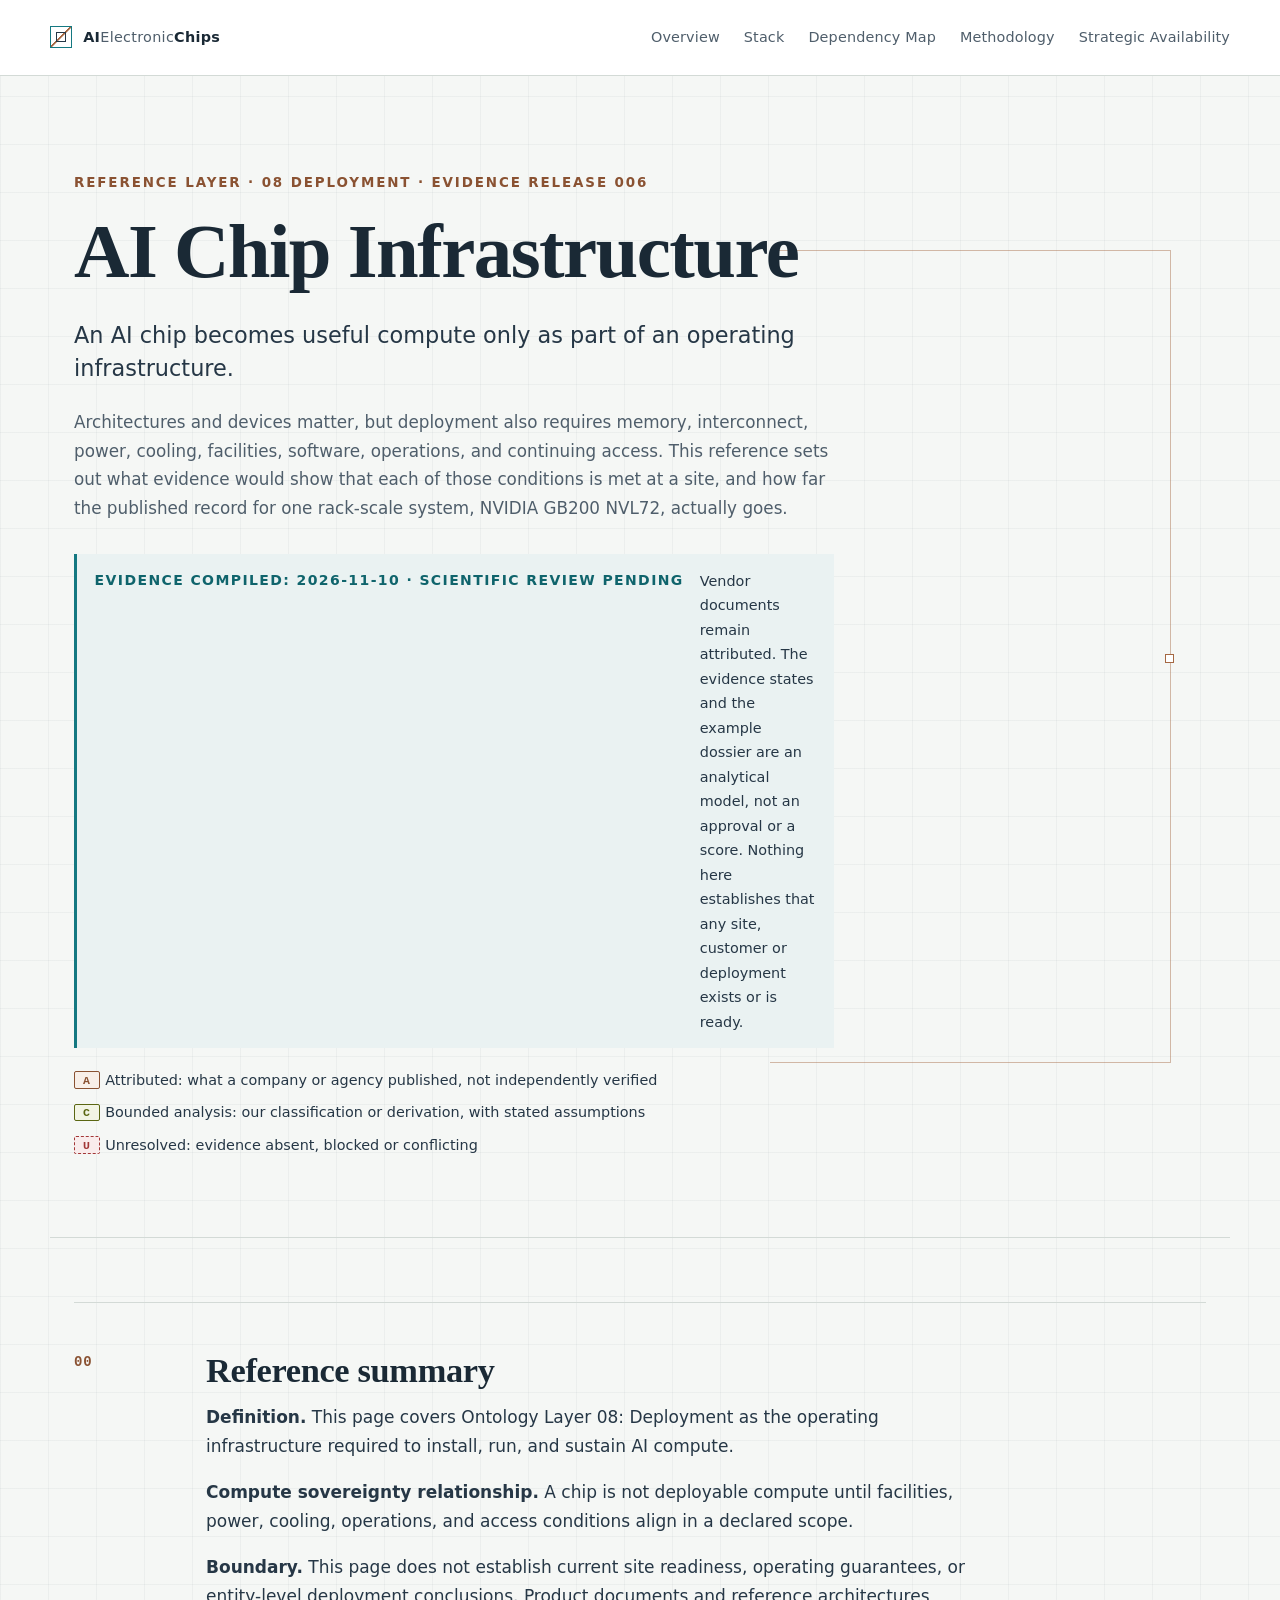
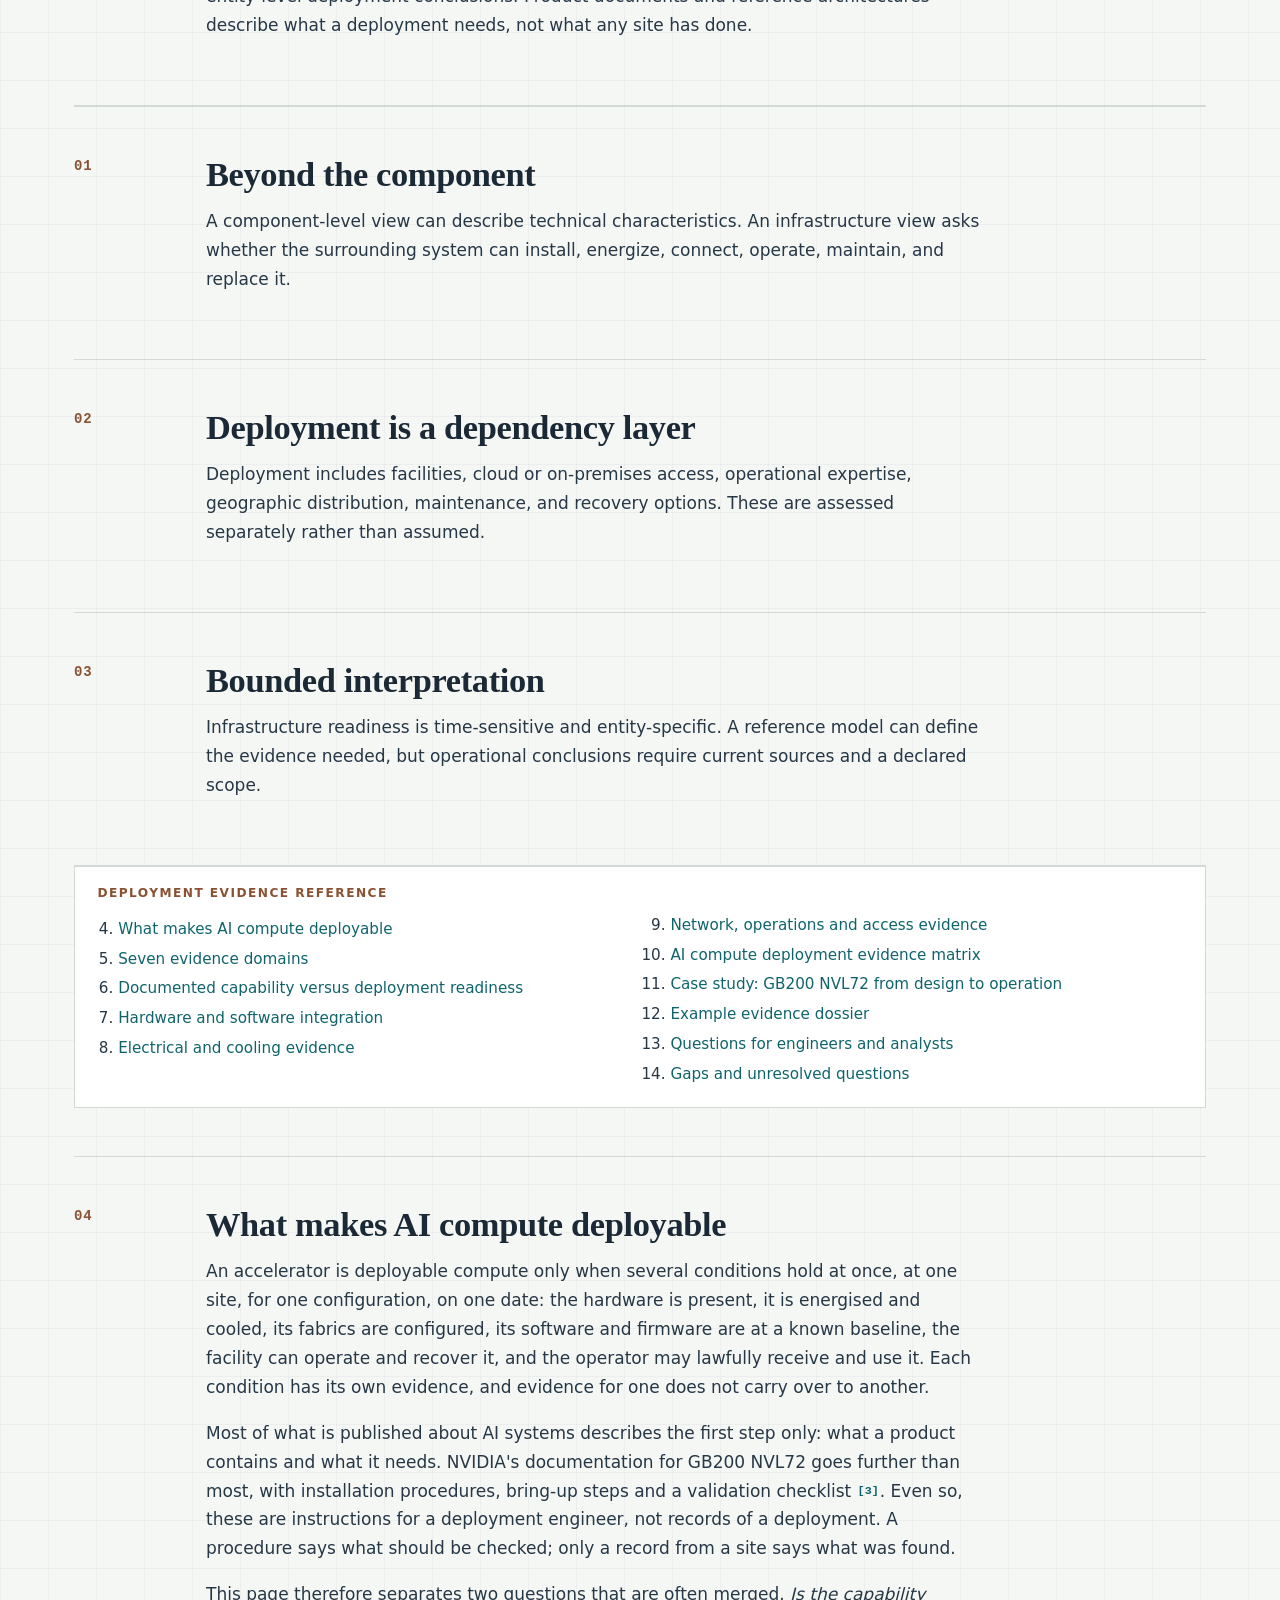
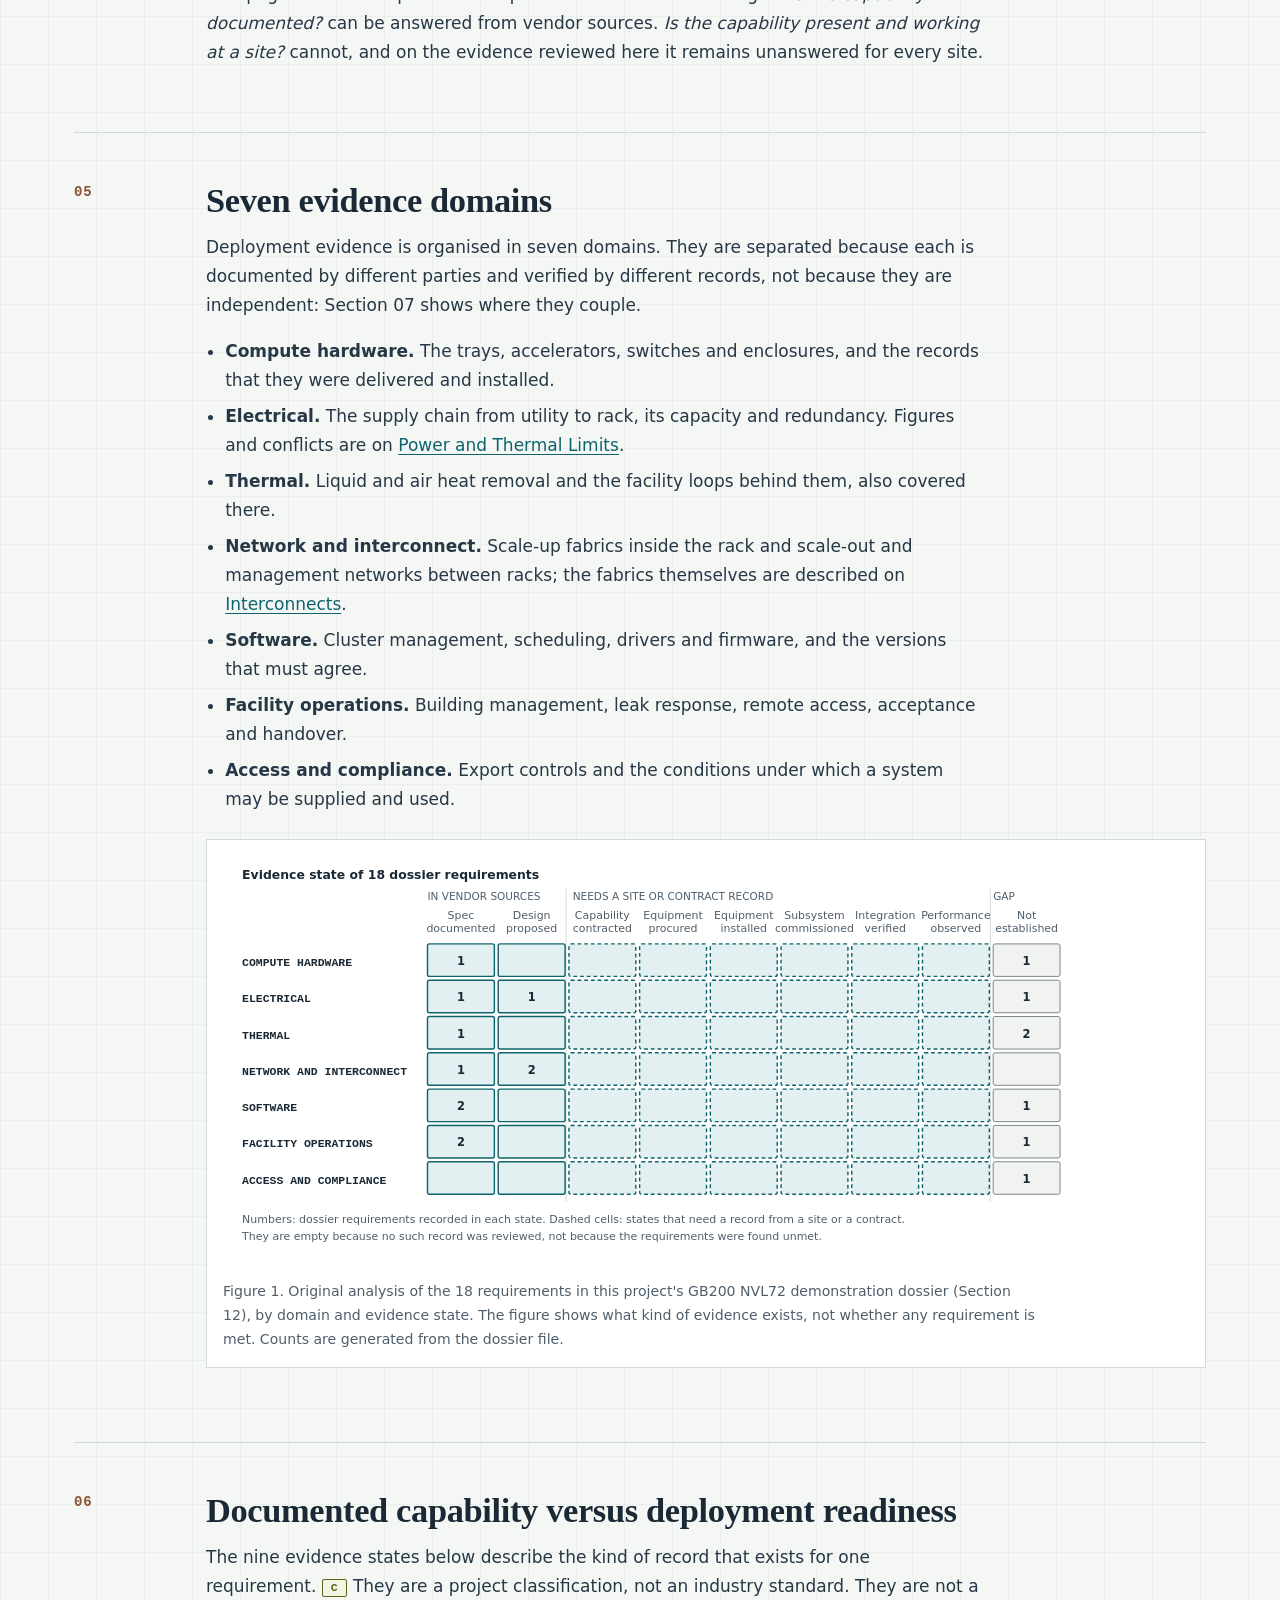
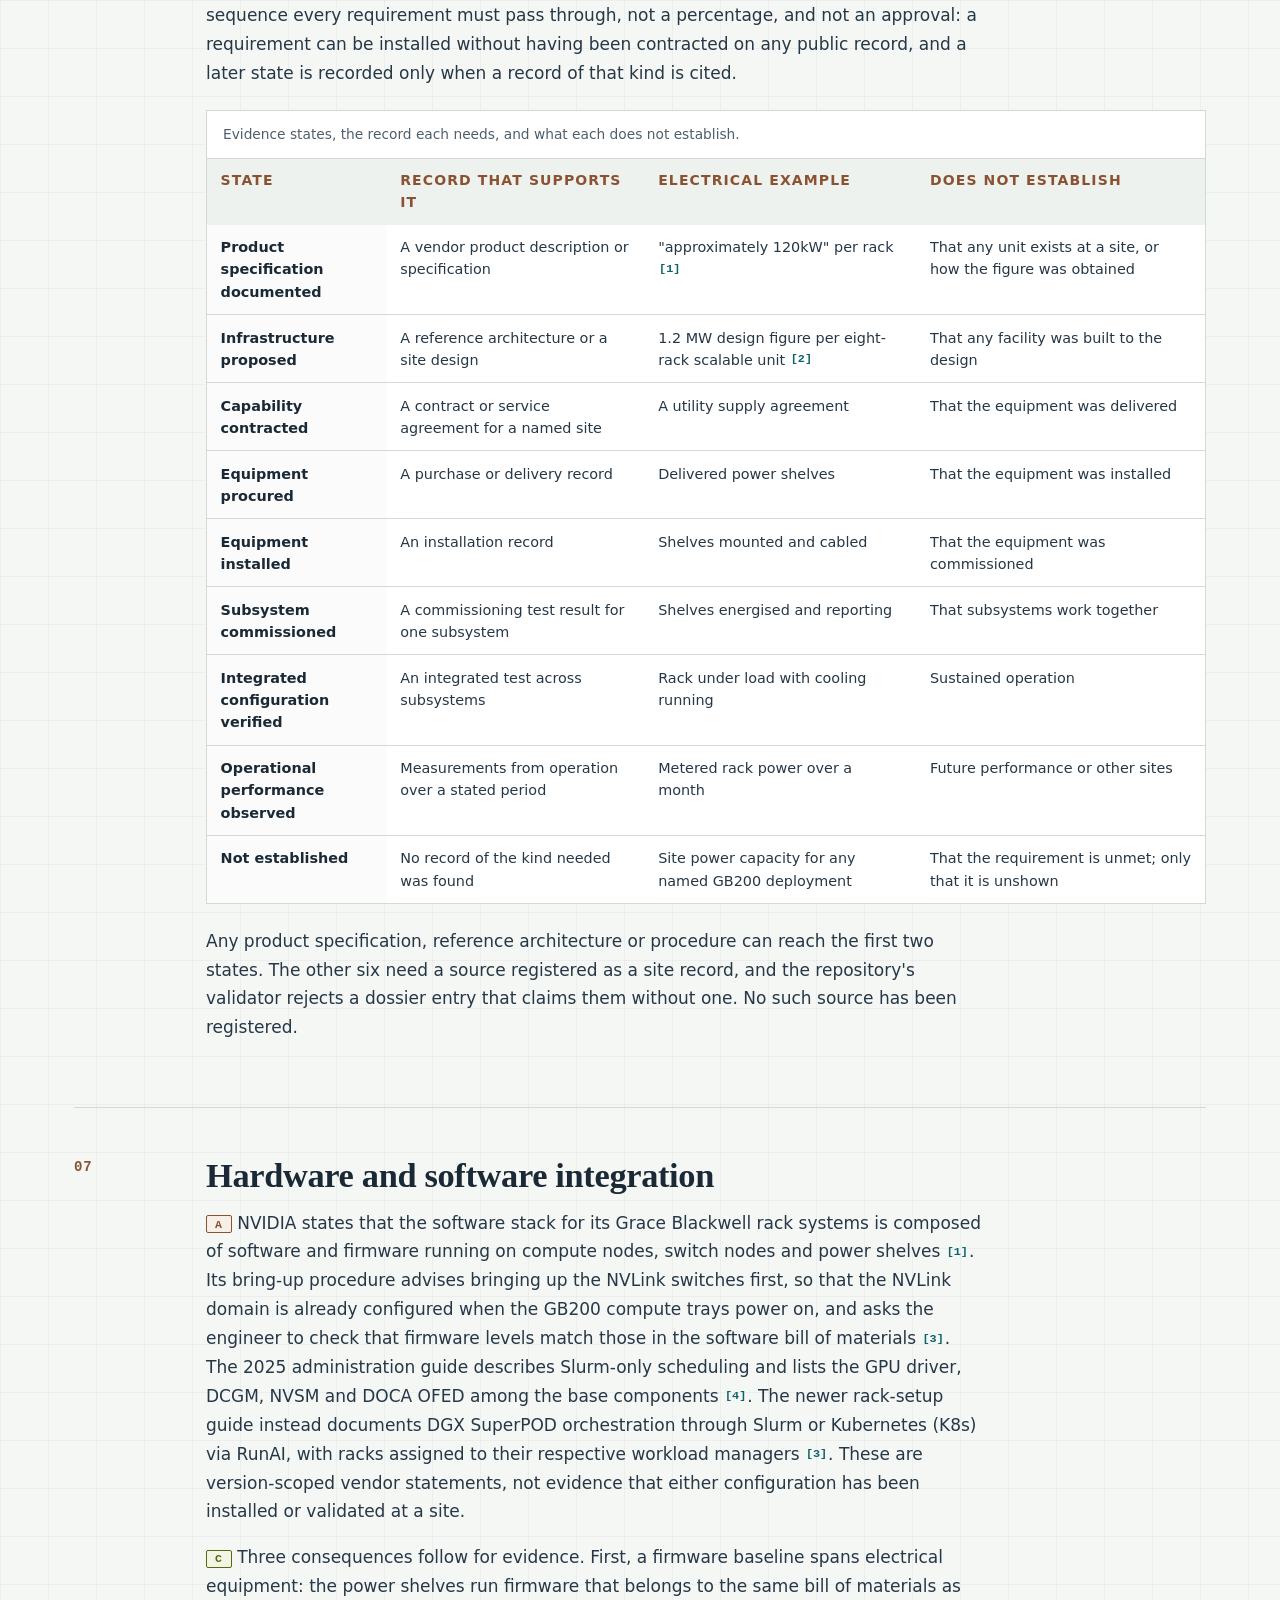
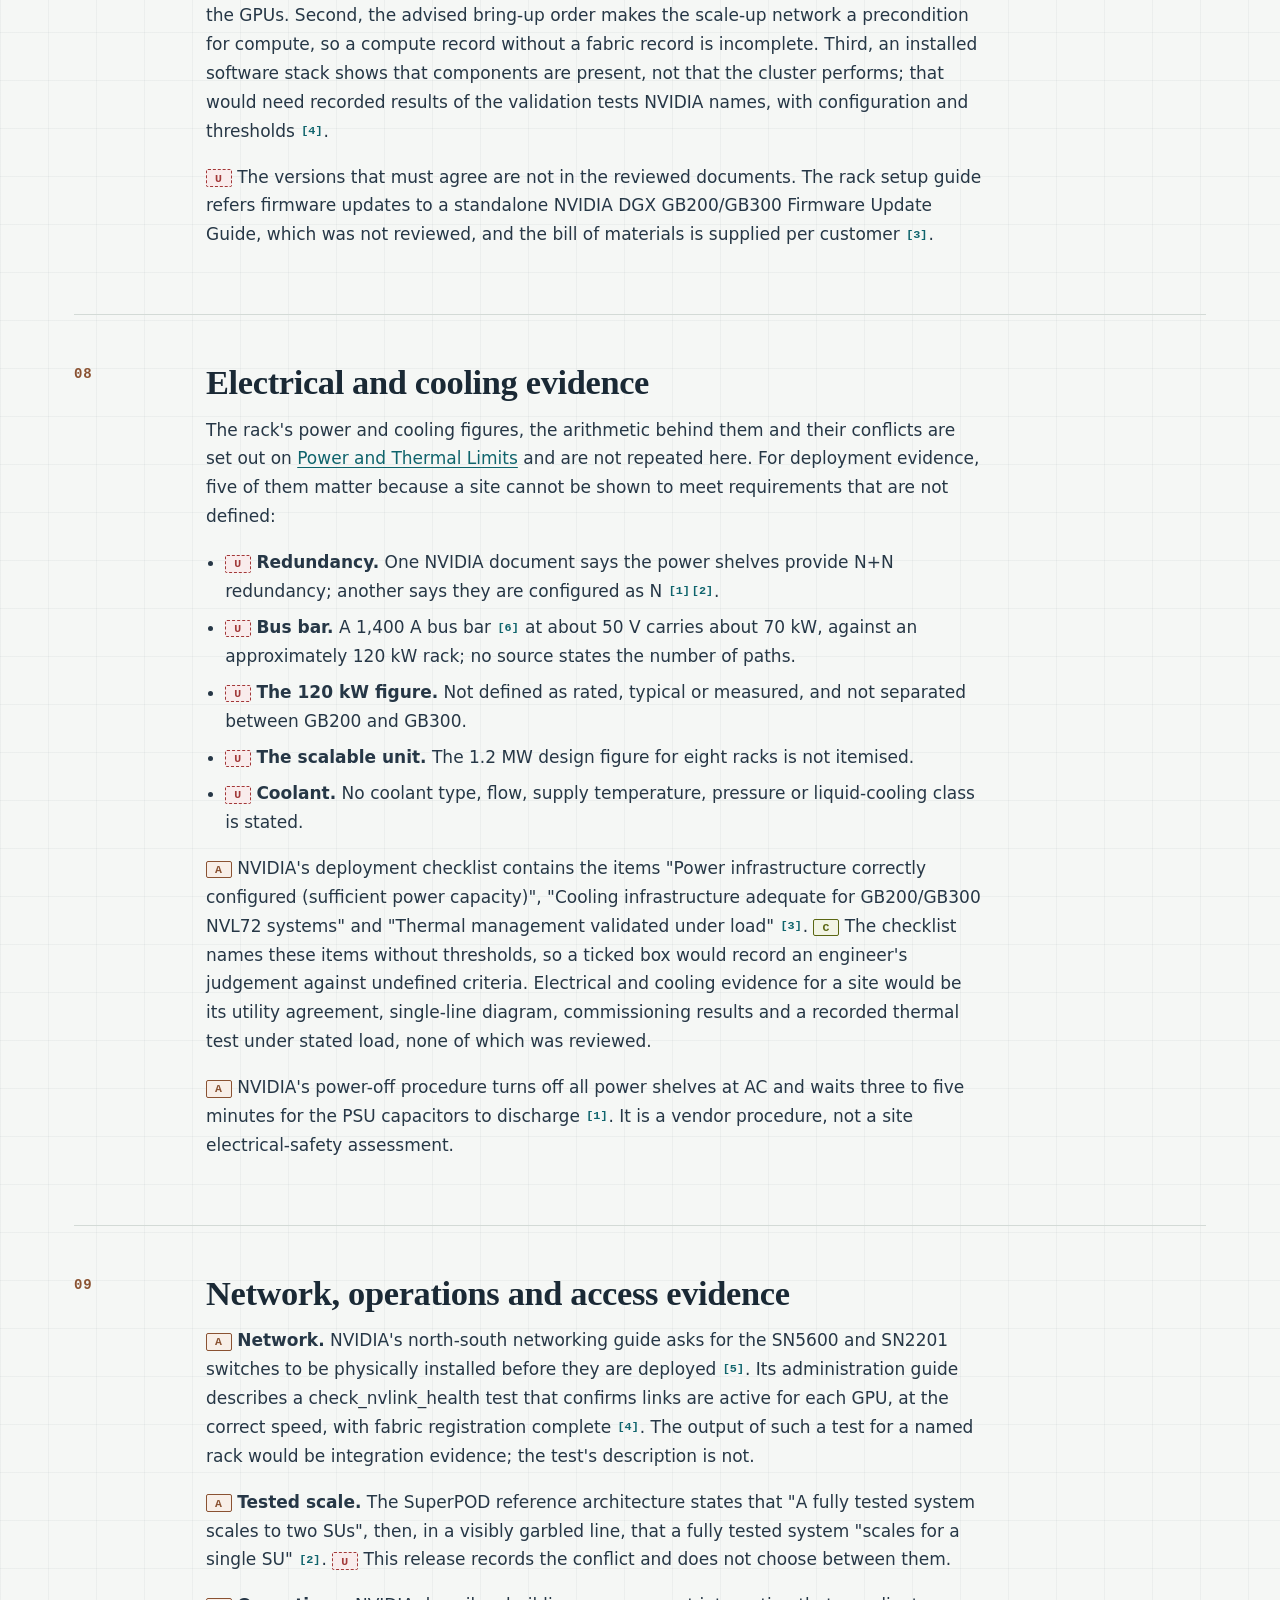
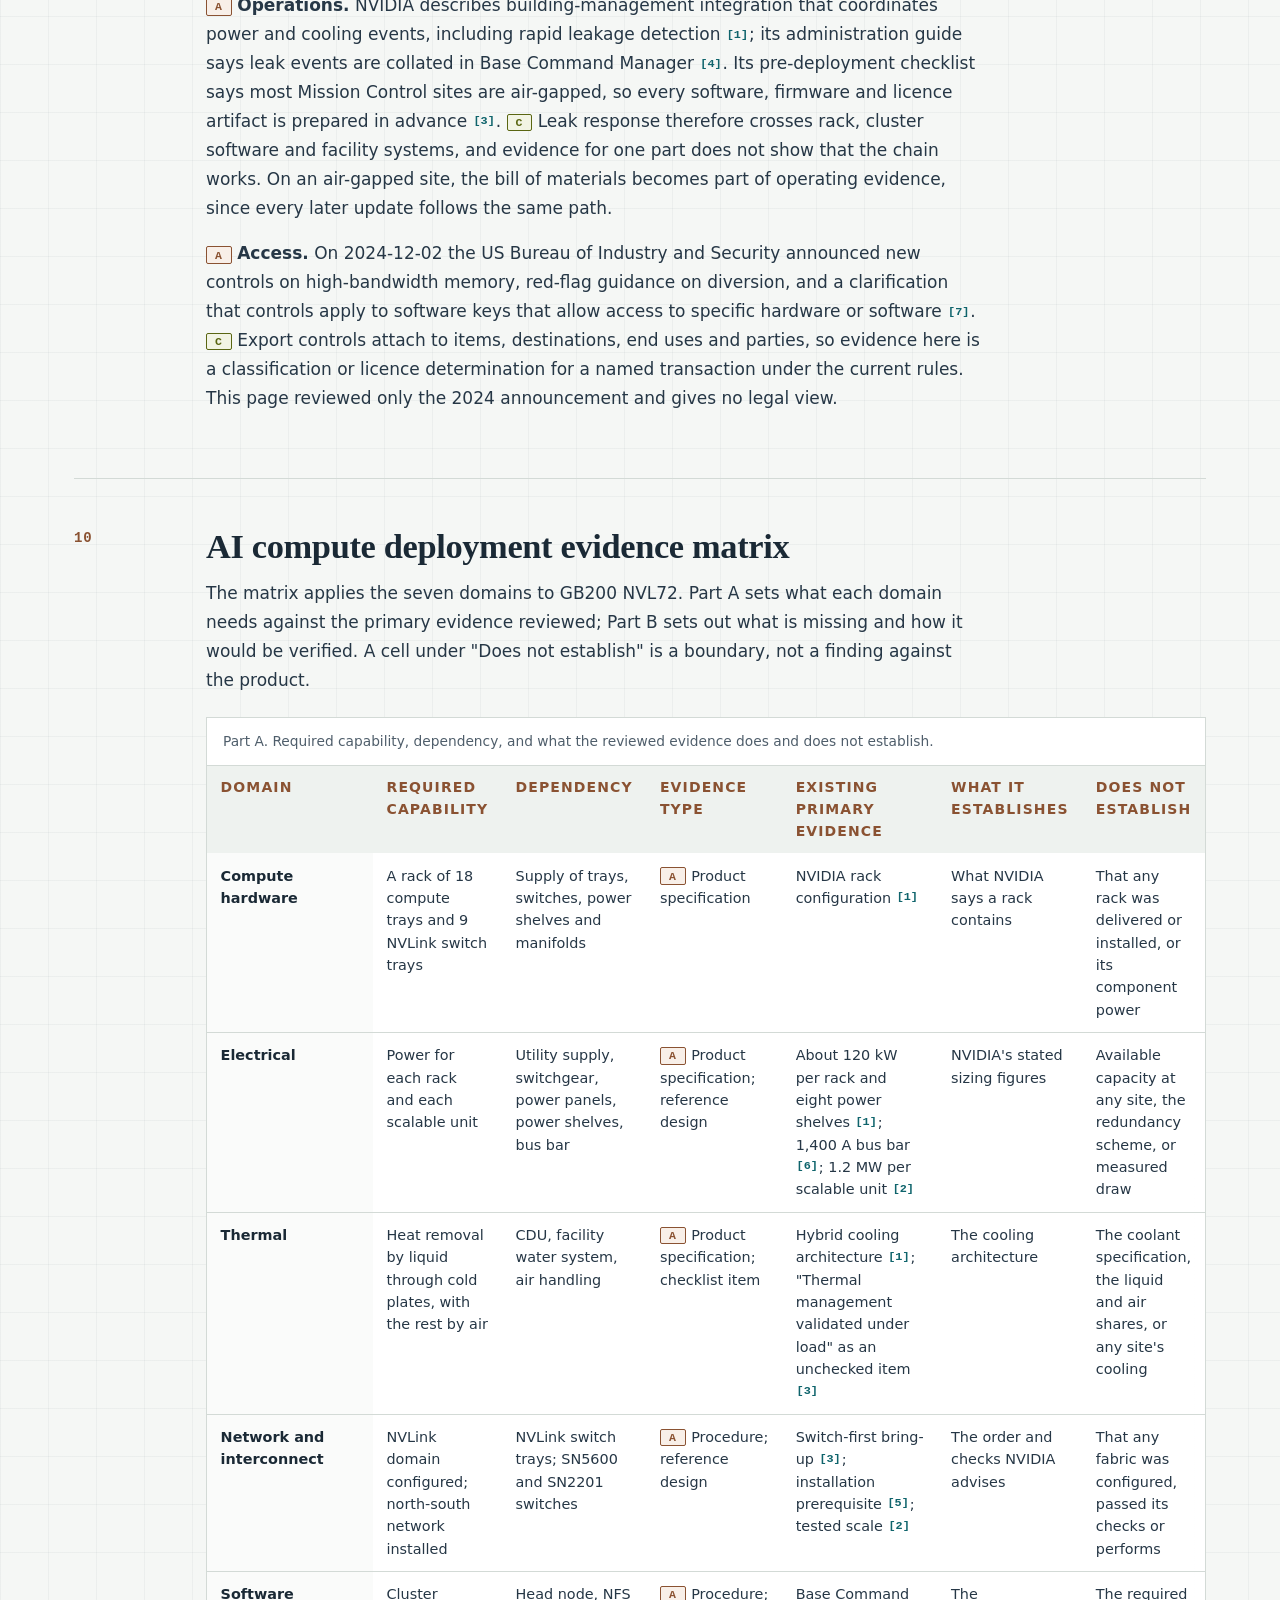
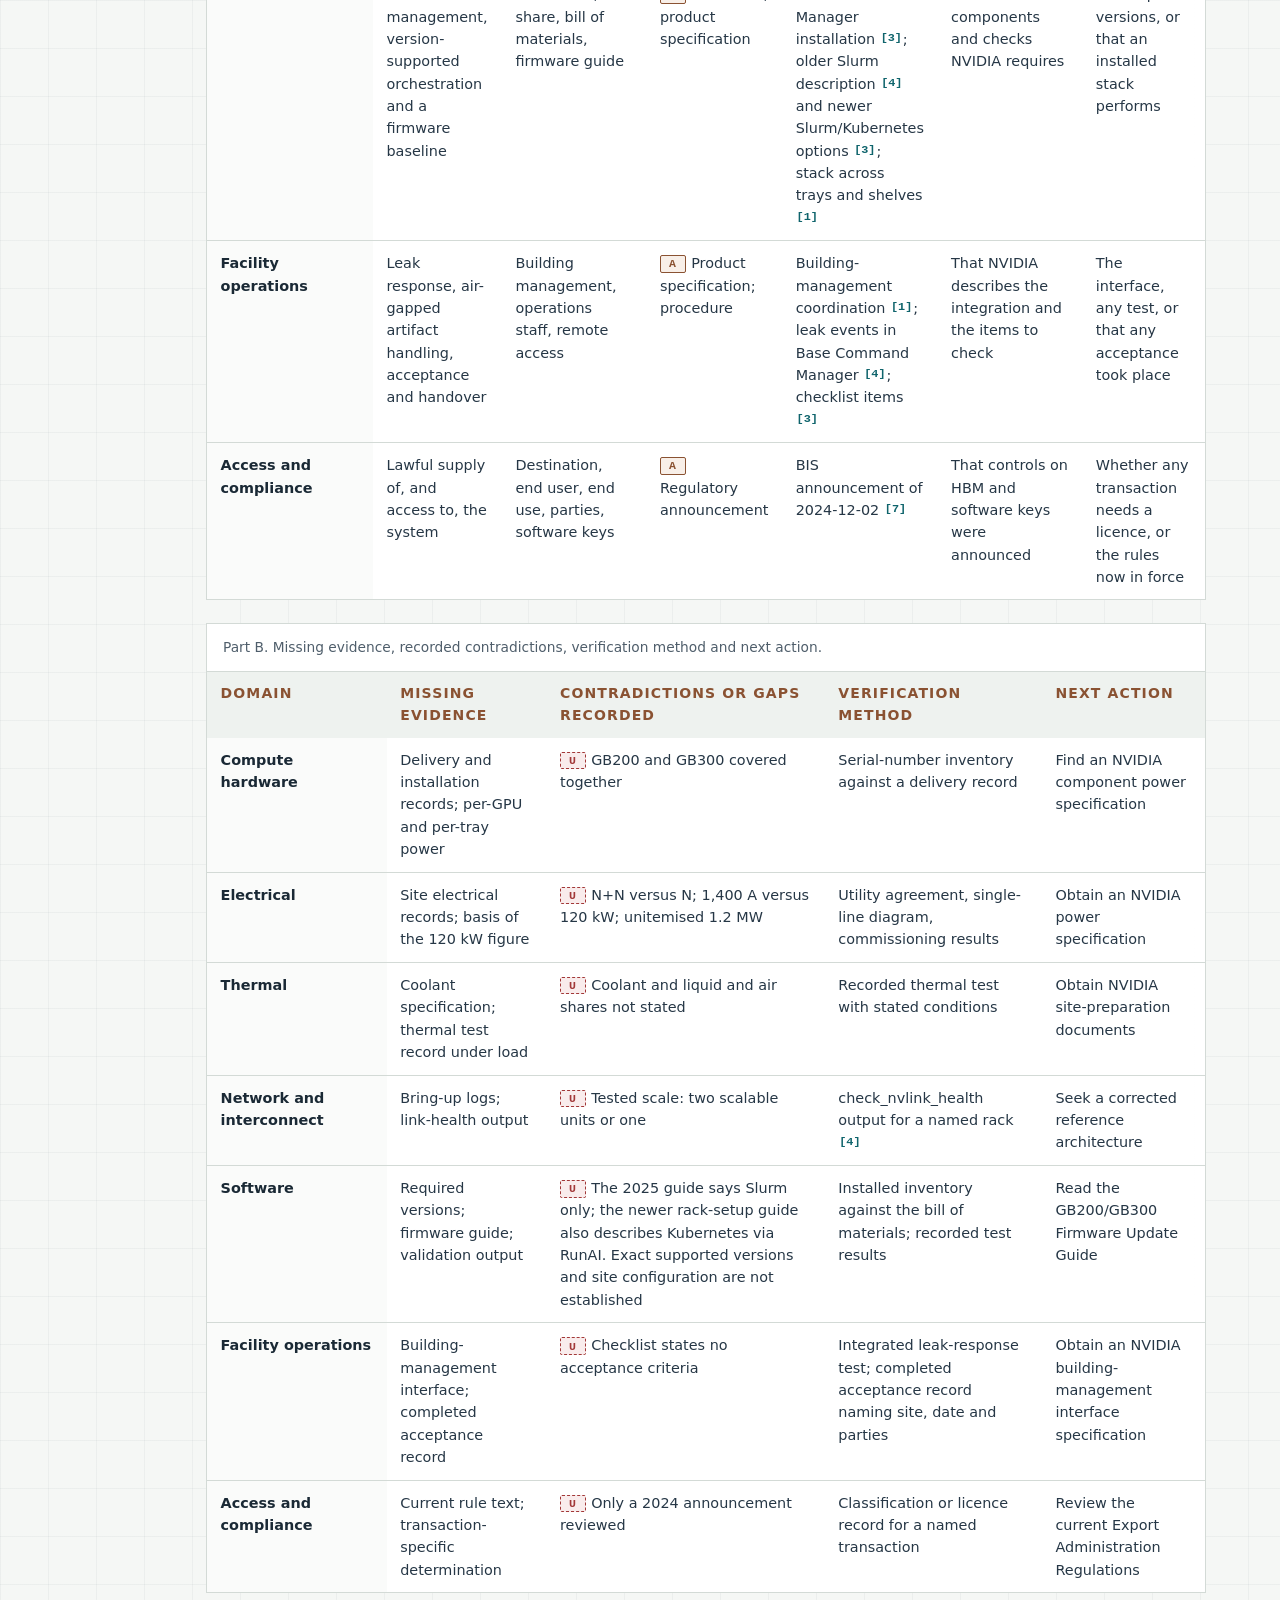
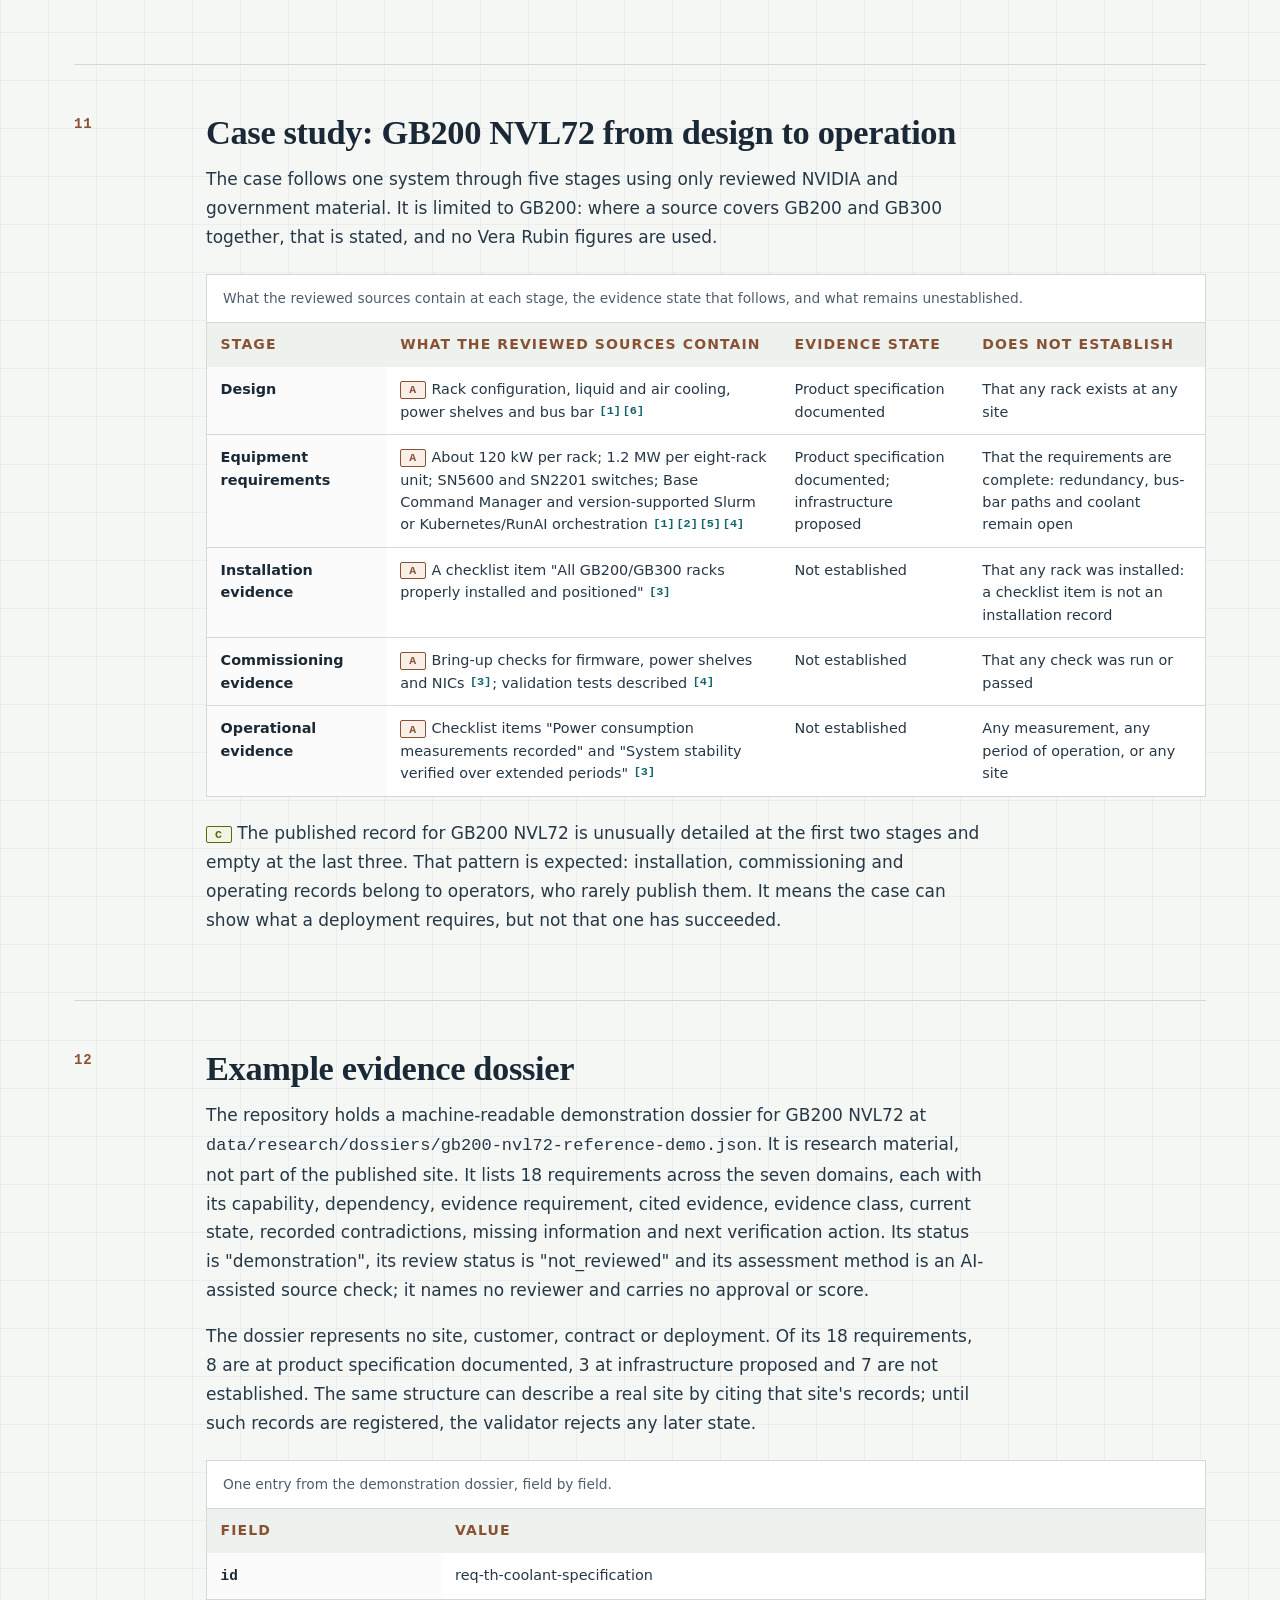
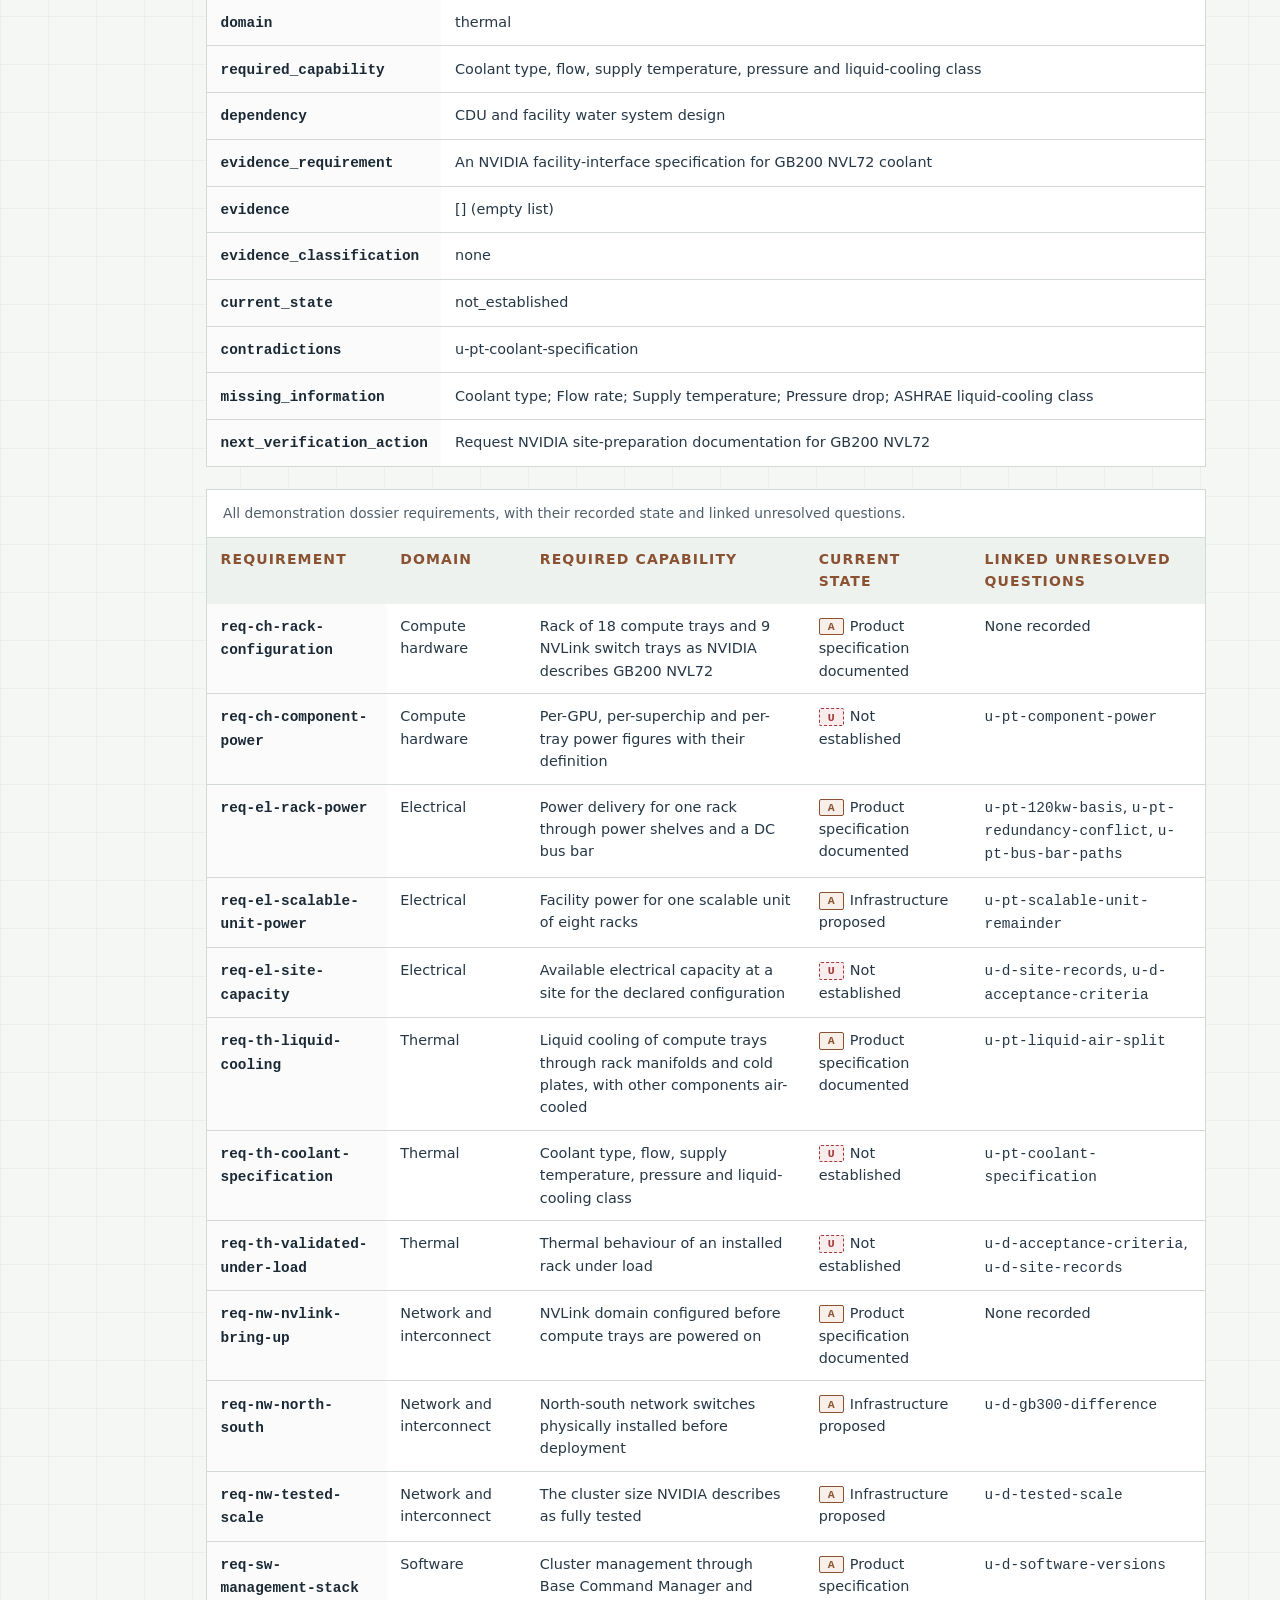
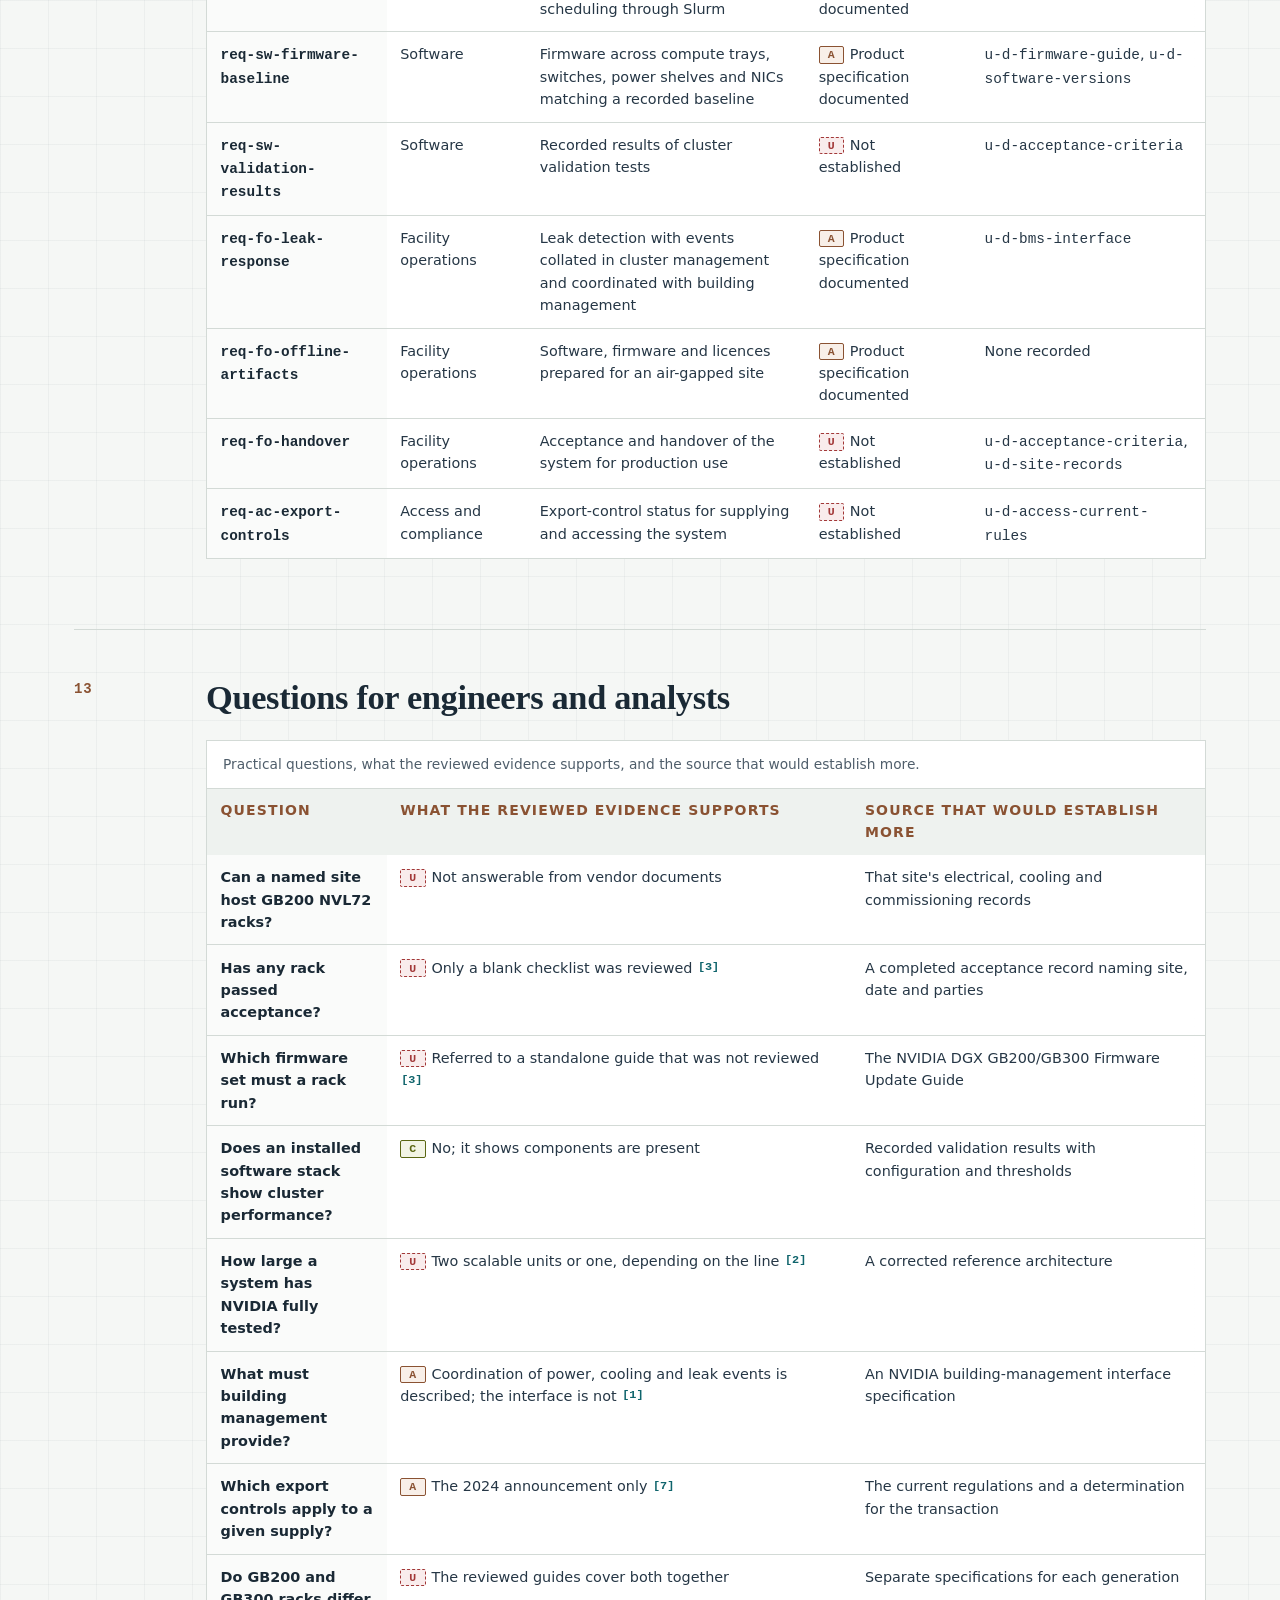
==== commit ca44d242: "IDE-006: scope workload-orchestration support to documented NVIDIA versions" ====
--- a/ai-chip-infrastructure/index.html
+++ b/ai-chip-infrastructure/index.html
@@ -295,7 +295,7 @@
 
         <article class="reference-block" id="integration"><div class="block-index">07</div><div>
           <h2>Hardware and software integration</h2>
-          <p class="detail"><span class="tag tag-a">A</span>NVIDIA states that the software stack for its Grace Blackwell rack systems is composed of software and firmware running on compute nodes, switch nodes and power shelves <a class="cite" href="#ref-1">[1]</a>. Its bring-up procedure advises bringing up the NVLink switches first, so that the NVLink domain is already configured when the GB200 compute trays power on, and asks the engineer to check that firmware levels match those in the software bill of materials <a class="cite" href="#ref-3">[3]</a>. Its administration guide states that DGX SuperPOD only supports Slurm for scheduling and lists the GPU driver, DCGM, NVSM and DOCA OFED among the base components <a class="cite" href="#ref-4">[4]</a>.</p>
+          <p class="detail"><span class="tag tag-a">A</span>NVIDIA states that the software stack for its Grace Blackwell rack systems is composed of software and firmware running on compute nodes, switch nodes and power shelves <a class="cite" href="#ref-1">[1]</a>. Its bring-up procedure advises bringing up the NVLink switches first, so that the NVLink domain is already configured when the GB200 compute trays power on, and asks the engineer to check that firmware levels match those in the software bill of materials <a class="cite" href="#ref-3">[3]</a>. The 2025 administration guide describes Slurm-only scheduling and lists the GPU driver, DCGM, NVSM and DOCA OFED among the base components <a class="cite" href="#ref-4">[4]</a>. The newer rack-setup guide instead documents DGX SuperPOD orchestration through Slurm or Kubernetes (K8s) via RunAI, with racks assigned to their respective workload managers <a class="cite" href="#ref-3">[3]</a>. These are version-scoped vendor statements, not evidence that either configuration has been installed or validated at a site.</p>
           <p class="detail"><span class="tag tag-c">C</span>Three consequences follow for evidence. First, a firmware baseline spans electrical equipment: the power shelves run firmware that belongs to the same bill of materials as the GPUs. Second, the advised bring-up order makes the scale-up network a precondition for compute, so a compute record without a fabric record is incomplete. Third, an installed software stack shows that components are present, not that the cluster performs; that would need recorded results of the validation tests NVIDIA names, with configuration and thresholds <a class="cite" href="#ref-4">[4]</a>.</p>
           <p class="detail"><span class="tag tag-u">U</span>The versions that must agree are not in the reviewed documents. The rack setup guide refers firmware updates to a standalone NVIDIA DGX GB200/GB300 Firmware Update Guide, which was not reviewed, and the bill of materials is supplied per customer <a class="cite" href="#ref-3">[3]</a>.</p>
         </div></article>
@@ -334,7 +334,7 @@
                 <tr><th scope="row">Electrical</th><td>Power for each rack and each scalable unit</td><td>Utility supply, switchgear, power panels, power shelves, bus bar</td><td><span class="tag tag-a">A</span>Product specification; reference design</td><td>About 120 kW per rack and eight power shelves <a class="cite" href="#ref-1">[1]</a>; 1,400 A bus bar <a class="cite" href="#ref-6">[6]</a>; 1.2 MW per scalable unit <a class="cite" href="#ref-2">[2]</a></td><td>NVIDIA's stated sizing figures</td><td>Available capacity at any site, the redundancy scheme, or measured draw</td></tr>
                 <tr><th scope="row">Thermal</th><td>Heat removal by liquid through cold plates, with the rest by air</td><td>CDU, facility water system, air handling</td><td><span class="tag tag-a">A</span>Product specification; checklist item</td><td>Hybrid cooling architecture <a class="cite" href="#ref-1">[1]</a>; "Thermal management validated under load" as an unchecked item <a class="cite" href="#ref-3">[3]</a></td><td>The cooling architecture</td><td>The coolant specification, the liquid and air shares, or any site's cooling</td></tr>
                 <tr><th scope="row">Network and interconnect</th><td>NVLink domain configured; north-south network installed</td><td>NVLink switch trays; SN5600 and SN2201 switches</td><td><span class="tag tag-a">A</span>Procedure; reference design</td><td>Switch-first bring-up <a class="cite" href="#ref-3">[3]</a>; installation prerequisite <a class="cite" href="#ref-5">[5]</a>; tested scale <a class="cite" href="#ref-2">[2]</a></td><td>The order and checks NVIDIA advises</td><td>That any fabric was configured, passed its checks or performs</td></tr>
-                <tr><th scope="row">Software</th><td>Cluster management, Slurm scheduling and a firmware baseline</td><td>Head node, NFS share, bill of materials, firmware guide</td><td><span class="tag tag-a">A</span>Procedure; product specification</td><td>Base Command Manager installation <a class="cite" href="#ref-3">[3]</a>; components and Slurm <a class="cite" href="#ref-4">[4]</a>; stack across trays and shelves <a class="cite" href="#ref-1">[1]</a></td><td>The components and checks NVIDIA requires</td><td>The required versions, or that an installed stack performs</td></tr>
+                <tr><th scope="row">Software</th><td>Cluster management, version-supported orchestration and a firmware baseline</td><td>Head node, NFS share, bill of materials, firmware guide</td><td><span class="tag tag-a">A</span>Procedure; product specification</td><td>Base Command Manager installation <a class="cite" href="#ref-3">[3]</a>; older Slurm description <a class="cite" href="#ref-4">[4]</a> and newer Slurm/Kubernetes options <a class="cite" href="#ref-3">[3]</a>; stack across trays and shelves <a class="cite" href="#ref-1">[1]</a></td><td>The components and checks NVIDIA requires</td><td>The required versions, or that an installed stack performs</td></tr>
                 <tr><th scope="row">Facility operations</th><td>Leak response, air-gapped artifact handling, acceptance and handover</td><td>Building management, operations staff, remote access</td><td><span class="tag tag-a">A</span>Product specification; procedure</td><td>Building-management coordination <a class="cite" href="#ref-1">[1]</a>; leak events in Base Command Manager <a class="cite" href="#ref-4">[4]</a>; checklist items <a class="cite" href="#ref-3">[3]</a></td><td>That NVIDIA describes the integration and the items to check</td><td>The interface, any test, or that any acceptance took place</td></tr>
                 <tr><th scope="row">Access and compliance</th><td>Lawful supply of, and access to, the system</td><td>Destination, end user, end use, parties, software keys</td><td><span class="tag tag-a">A</span>Regulatory announcement</td><td>BIS announcement of 2024-12-02 <a class="cite" href="#ref-7">[7]</a></td><td>That controls on HBM and software keys were announced</td><td>Whether any transaction needs a licence, or the rules now in force</td></tr>
               </tbody>
@@ -349,7 +349,7 @@
                 <tr><th scope="row">Electrical</th><td>Site electrical records; basis of the 120 kW figure</td><td><span class="tag tag-u">U</span>N+N versus N; 1,400 A versus 120 kW; unitemised 1.2 MW</td><td>Utility agreement, single-line diagram, commissioning results</td><td>Obtain an NVIDIA power specification</td></tr>
                 <tr><th scope="row">Thermal</th><td>Coolant specification; thermal test record under load</td><td><span class="tag tag-u">U</span>Coolant and liquid and air shares not stated</td><td>Recorded thermal test with stated conditions</td><td>Obtain NVIDIA site-preparation documents</td></tr>
                 <tr><th scope="row">Network and interconnect</th><td>Bring-up logs; link-health output</td><td><span class="tag tag-u">U</span>Tested scale: two scalable units or one</td><td>check_nvlink_health output for a named rack <a class="cite" href="#ref-4">[4]</a></td><td>Seek a corrected reference architecture</td></tr>
-                <tr><th scope="row">Software</th><td>Required versions; firmware guide; validation output</td><td><span class="tag tag-u">U</span>Slurm-only applies to DGX SuperPOD, not every GB200 NVL72</td><td>Installed inventory against the bill of materials; recorded test results</td><td>Read the GB200/GB300 Firmware Update Guide</td></tr>
+                <tr><th scope="row">Software</th><td>Required versions; firmware guide; validation output</td><td><span class="tag tag-u">U</span>The 2025 guide says Slurm only; the newer rack-setup guide also describes Kubernetes via RunAI. Exact supported versions and site configuration are not established</td><td>Installed inventory against the bill of materials; recorded test results</td><td>Read the GB200/GB300 Firmware Update Guide</td></tr>
                 <tr><th scope="row">Facility operations</th><td>Building-management interface; completed acceptance record</td><td><span class="tag tag-u">U</span>Checklist states no acceptance criteria</td><td>Integrated leak-response test; completed acceptance record naming site, date and parties</td><td>Obtain an NVIDIA building-management interface specification</td></tr>
                 <tr><th scope="row">Access and compliance</th><td>Current rule text; transaction-specific determination</td><td><span class="tag tag-u">U</span>Only a 2024 announcement reviewed</td><td>Classification or licence record for a named transaction</td><td>Review the current Export Administration Regulations</td></tr>
               </tbody>
@@ -366,7 +366,7 @@
               <thead><tr><th scope="col">Stage</th><th scope="col">What the reviewed sources contain</th><th scope="col">Evidence state</th><th scope="col">Does not establish</th></tr></thead>
               <tbody>
                 <tr><th scope="row">Design</th><td><span class="tag tag-a">A</span>Rack configuration, liquid and air cooling, power shelves and bus bar <a class="cite" href="#ref-1">[1]</a><a class="cite" href="#ref-6">[6]</a></td><td>Product specification documented</td><td>That any rack exists at any site</td></tr>
-                <tr><th scope="row">Equipment requirements</th><td><span class="tag tag-a">A</span>About 120 kW per rack; 1.2 MW per eight-rack unit; SN5600 and SN2201 switches; Base Command Manager and Slurm <a class="cite" href="#ref-1">[1]</a><a class="cite" href="#ref-2">[2]</a><a class="cite" href="#ref-5">[5]</a><a class="cite" href="#ref-4">[4]</a></td><td>Product specification documented; infrastructure proposed</td><td>That the requirements are complete: redundancy, bus-bar paths and coolant remain open</td></tr>
+                <tr><th scope="row">Equipment requirements</th><td><span class="tag tag-a">A</span>About 120 kW per rack; 1.2 MW per eight-rack unit; SN5600 and SN2201 switches; Base Command Manager and version-supported Slurm or Kubernetes/RunAI orchestration <a class="cite" href="#ref-1">[1]</a><a class="cite" href="#ref-2">[2]</a><a class="cite" href="#ref-5">[5]</a><a class="cite" href="#ref-4">[4]</a></td><td>Product specification documented; infrastructure proposed</td><td>That the requirements are complete: redundancy, bus-bar paths and coolant remain open</td></tr>
                 <tr><th scope="row">Installation evidence</th><td><span class="tag tag-a">A</span>A checklist item "All GB200/GB300 racks properly installed and positioned" <a class="cite" href="#ref-3">[3]</a></td><td>Not established</td><td>That any rack was installed: a checklist item is not an installation record</td></tr>
                 <tr><th scope="row">Commissioning evidence</th><td><span class="tag tag-a">A</span>Bring-up checks for firmware, power shelves and NICs <a class="cite" href="#ref-3">[3]</a>; validation tests described <a class="cite" href="#ref-4">[4]</a></td><td>Not established</td><td>That any check was run or passed</td></tr>
                 <tr><th scope="row">Operational evidence</th><td><span class="tag tag-a">A</span>Checklist items "Power consumption measurements recorded" and "System stability verified over extended periods" <a class="cite" href="#ref-3">[3]</a></td><td>Not established</td><td>Any measurement, any period of operation, or any site</td></tr>
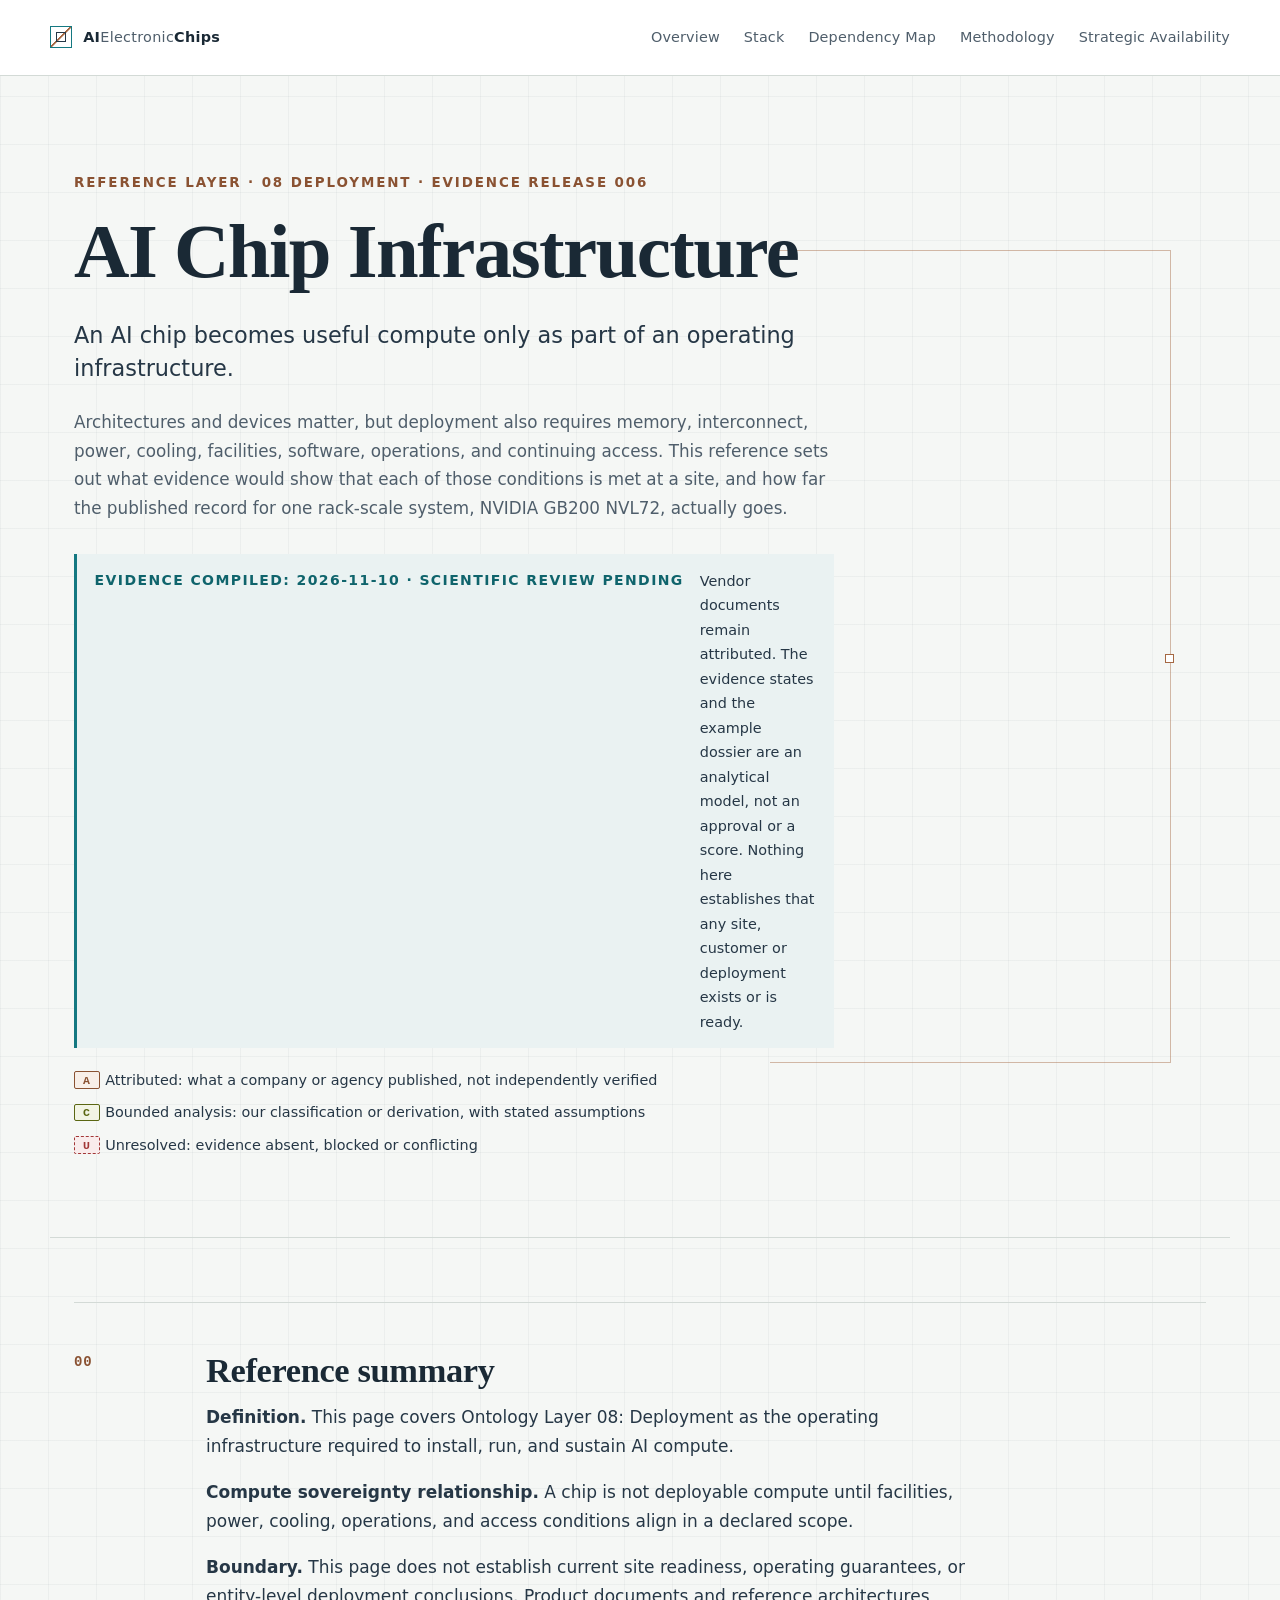
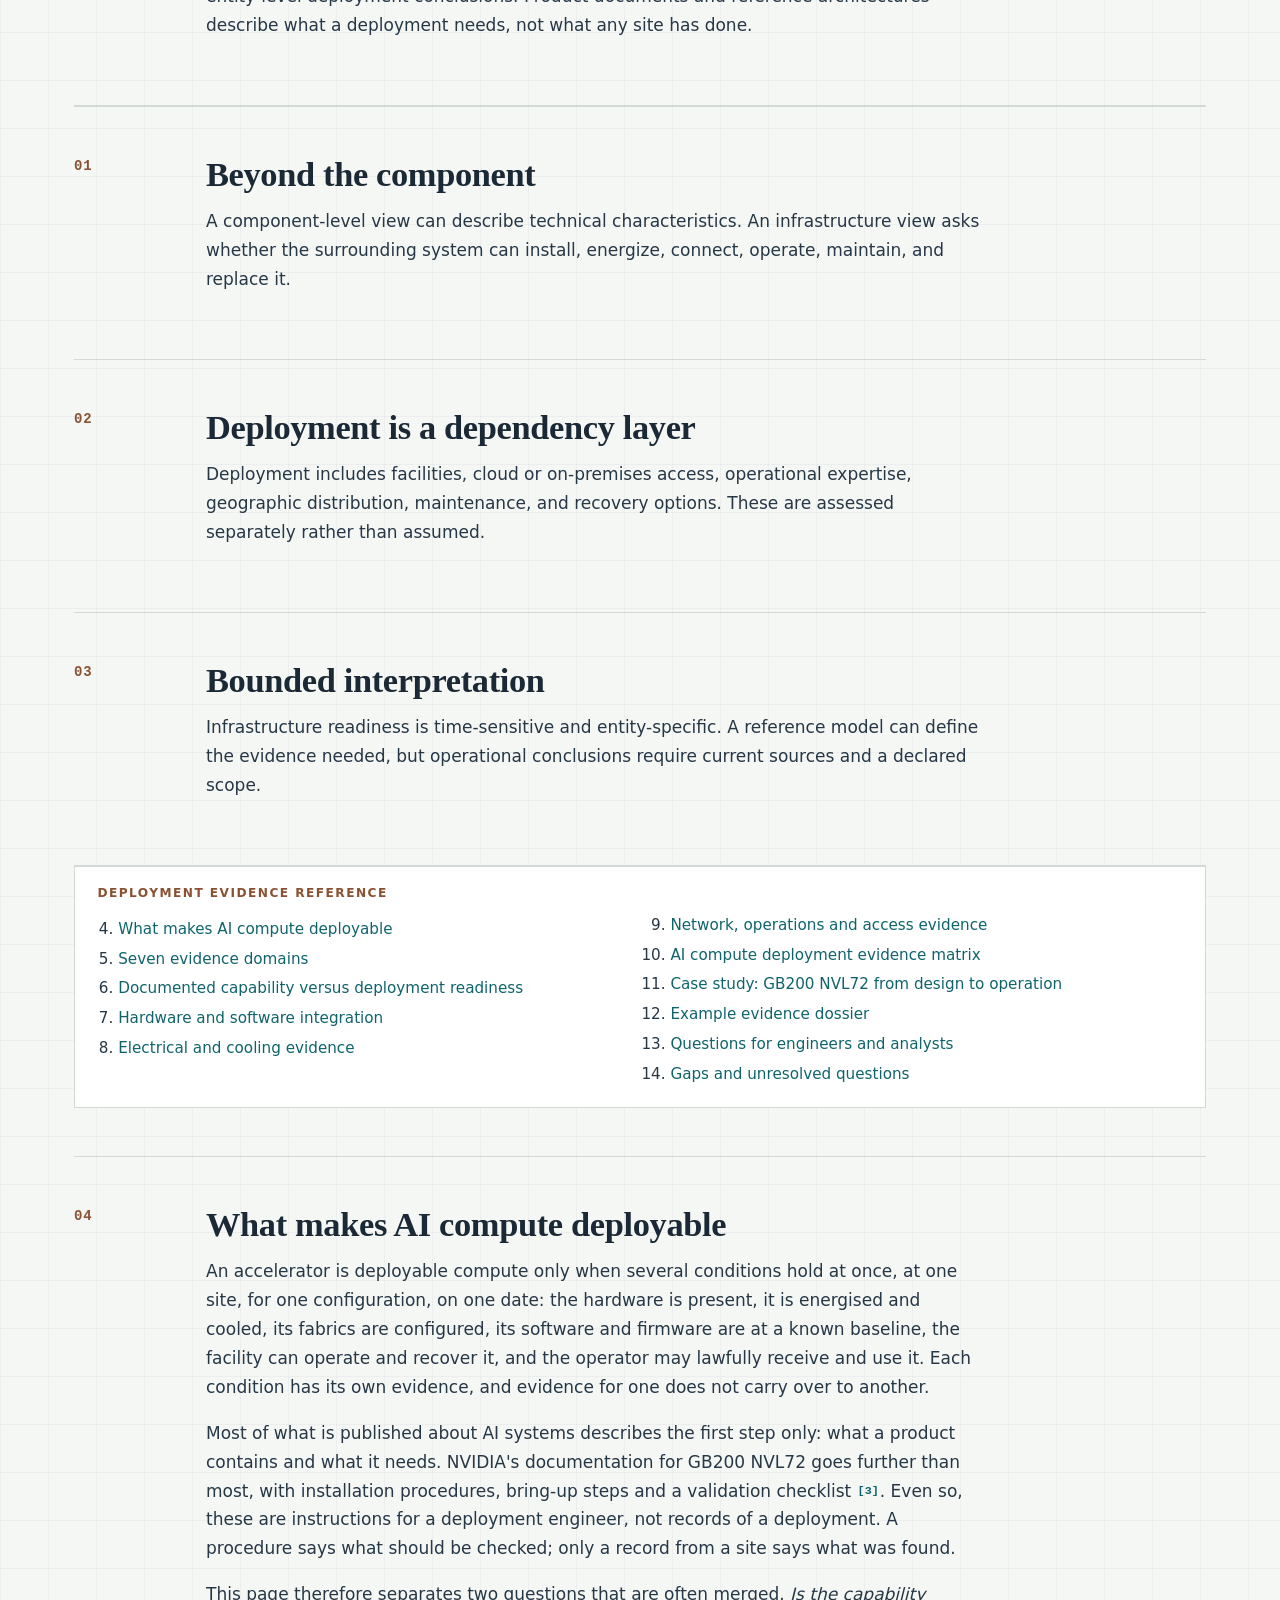
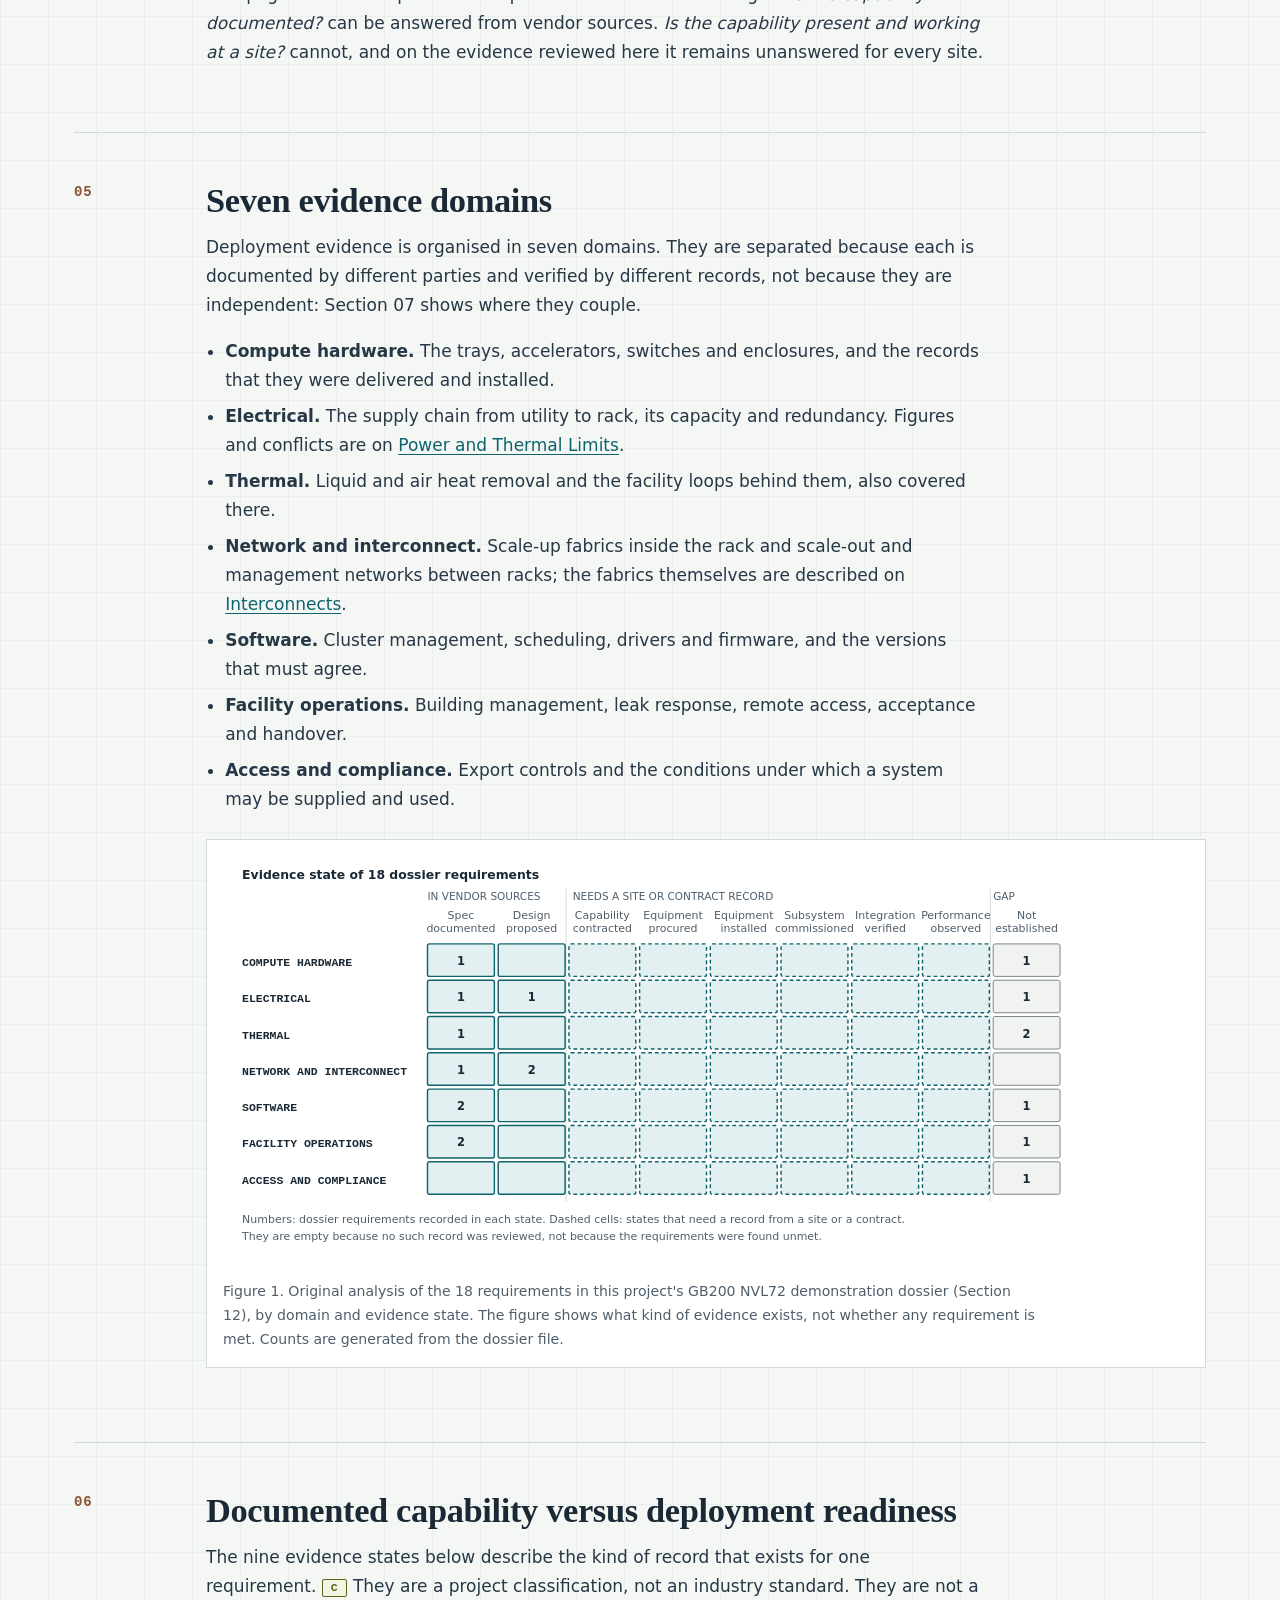
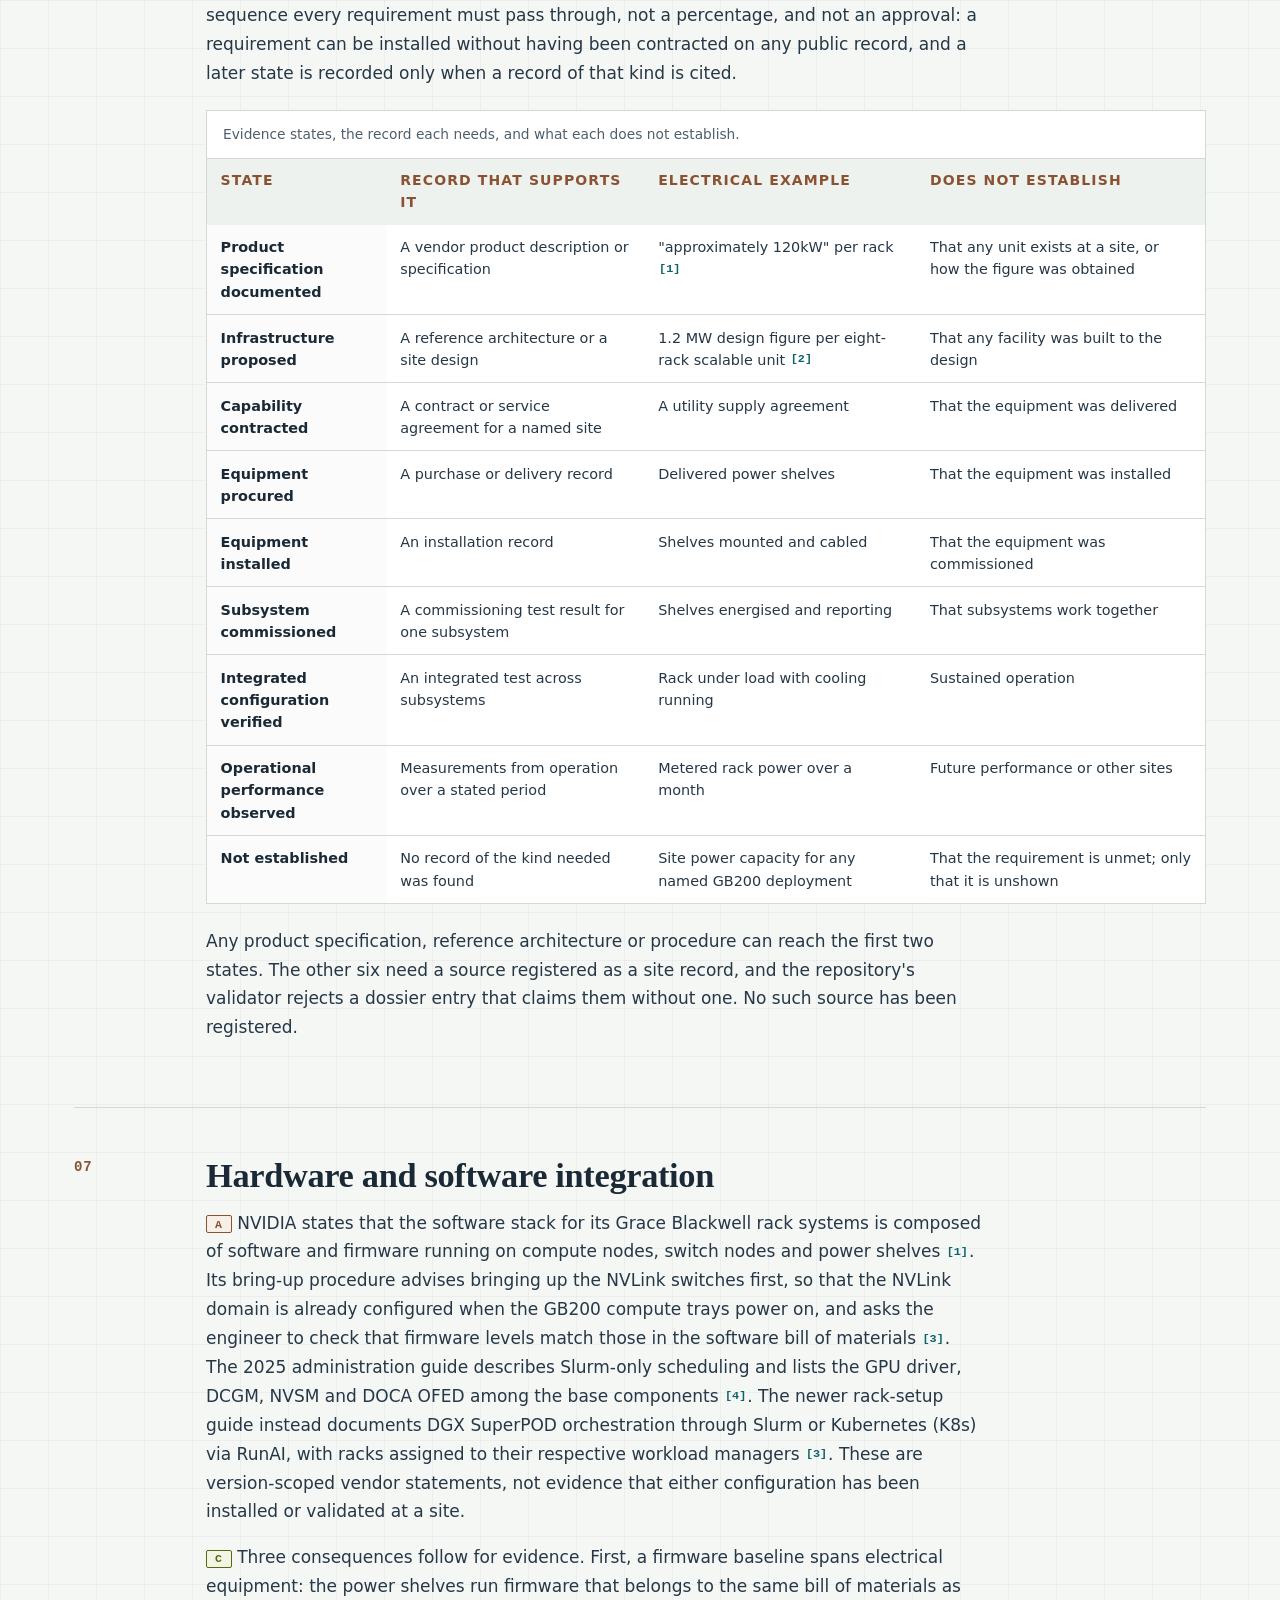
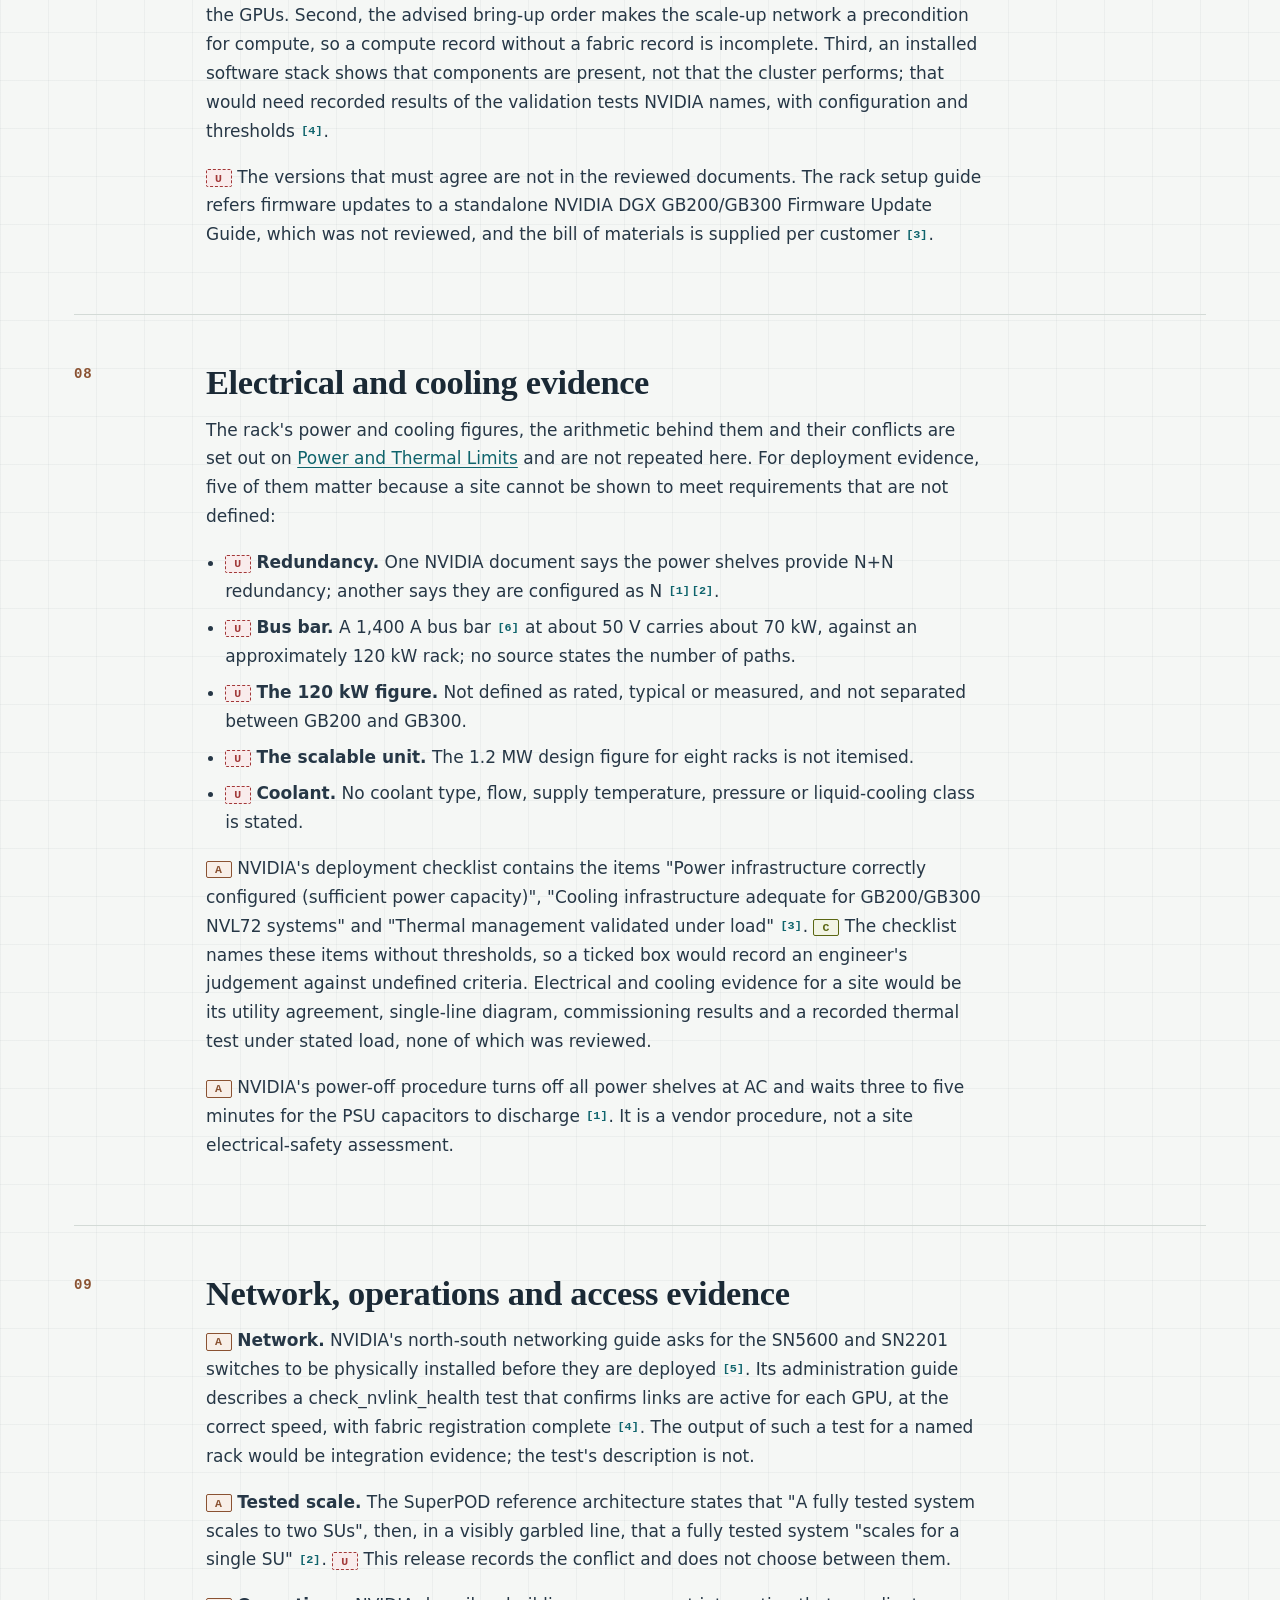
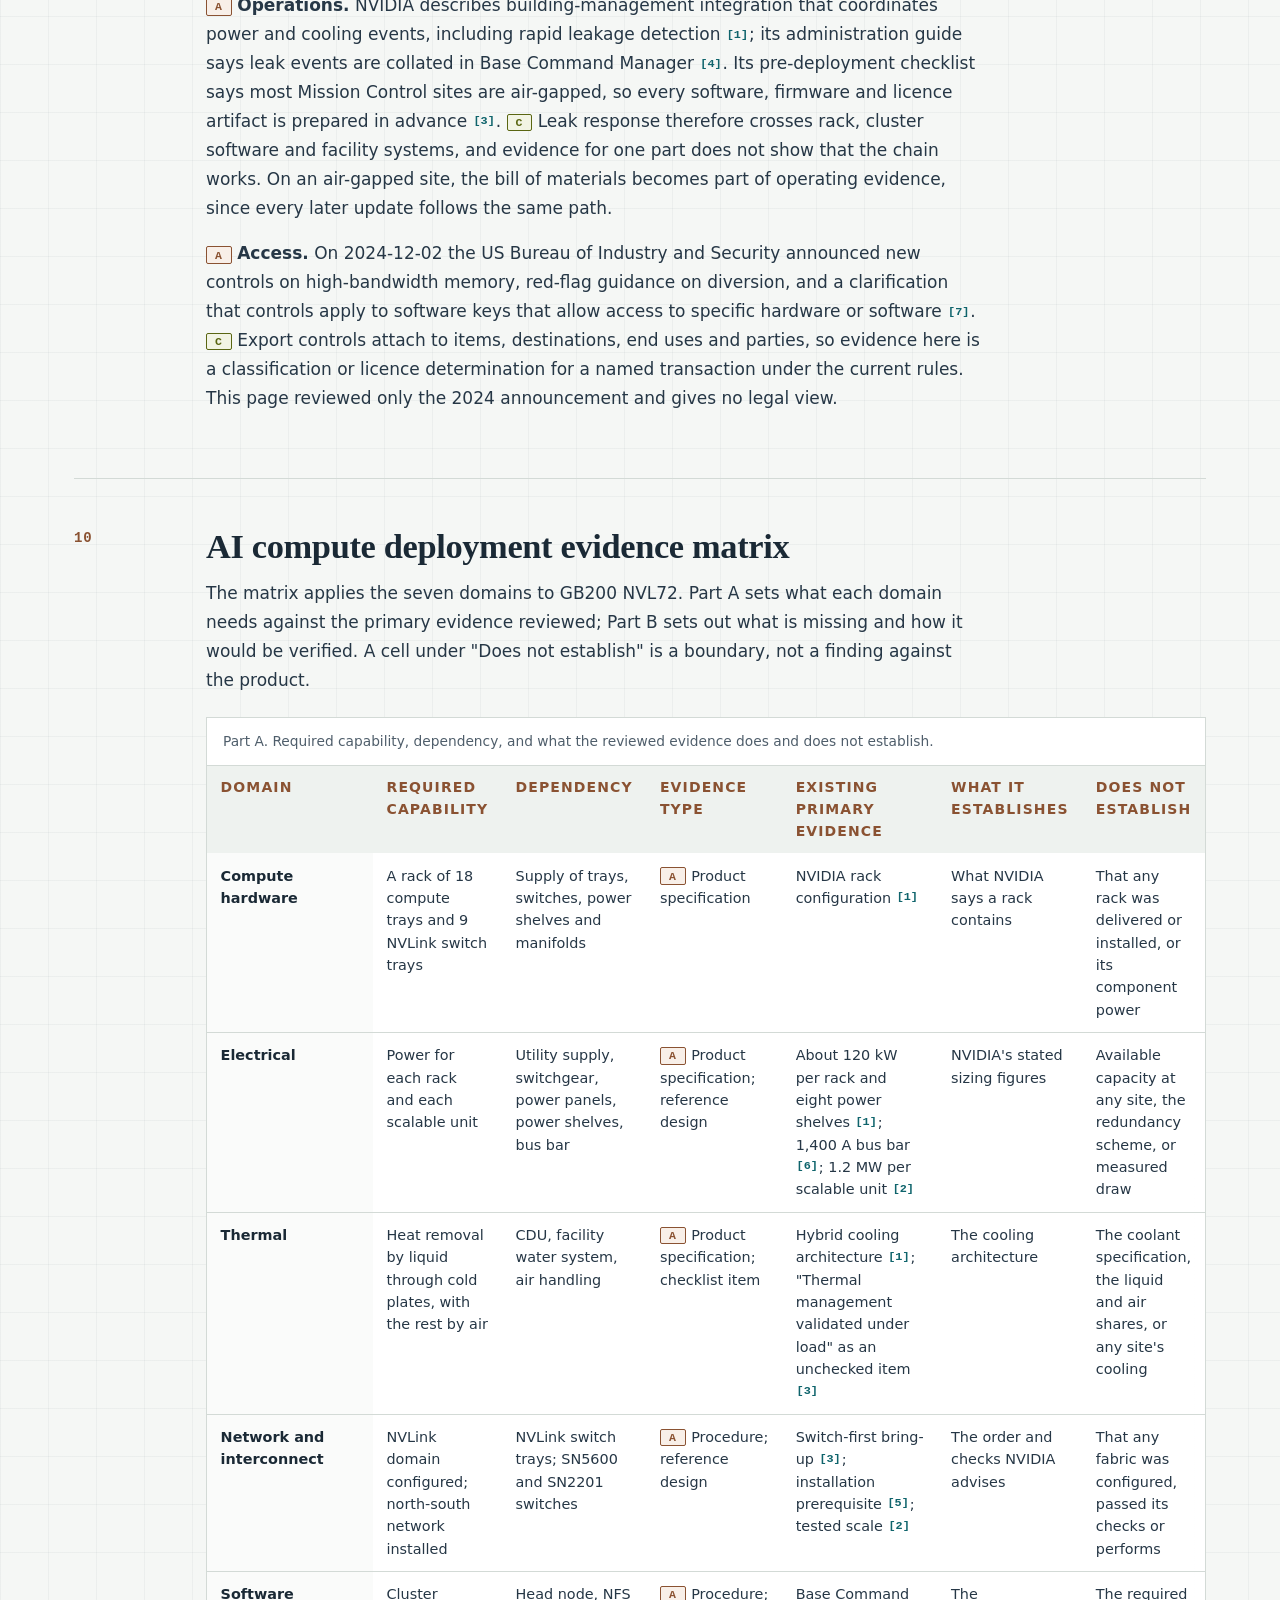
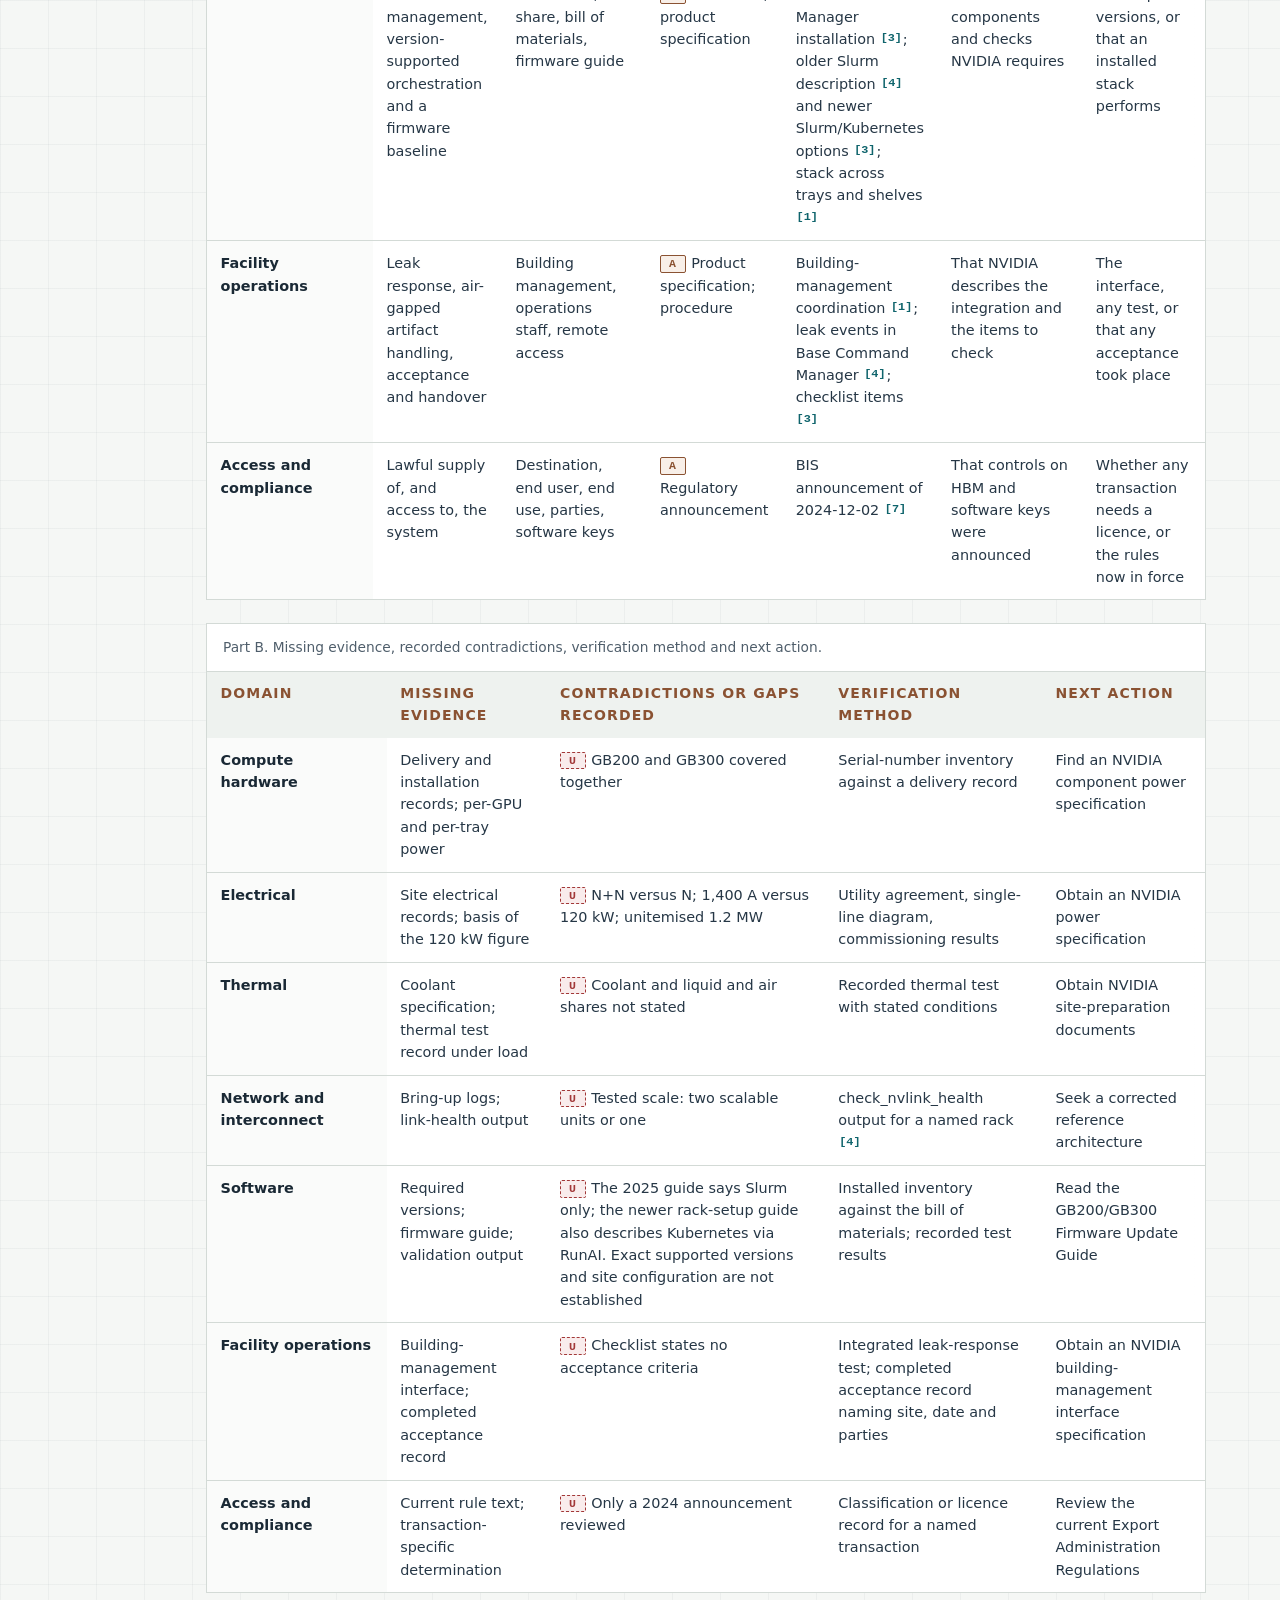
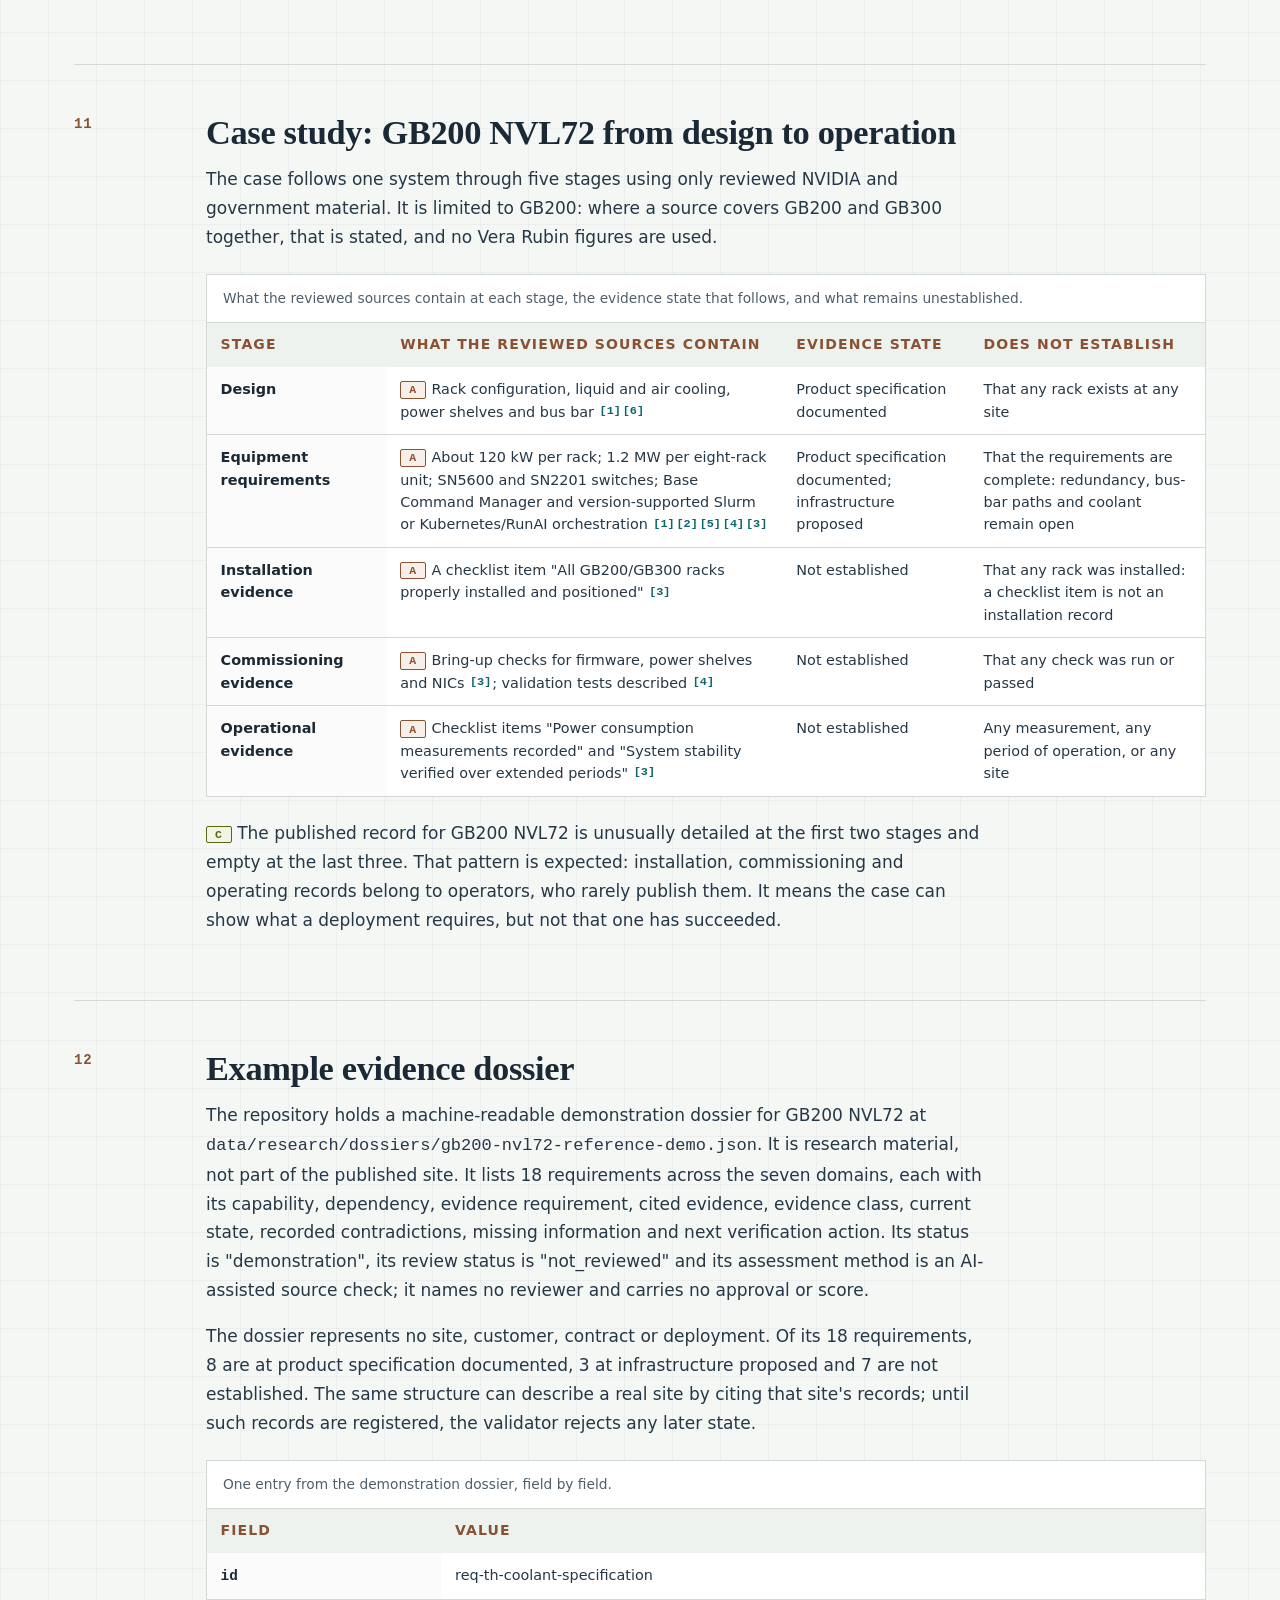
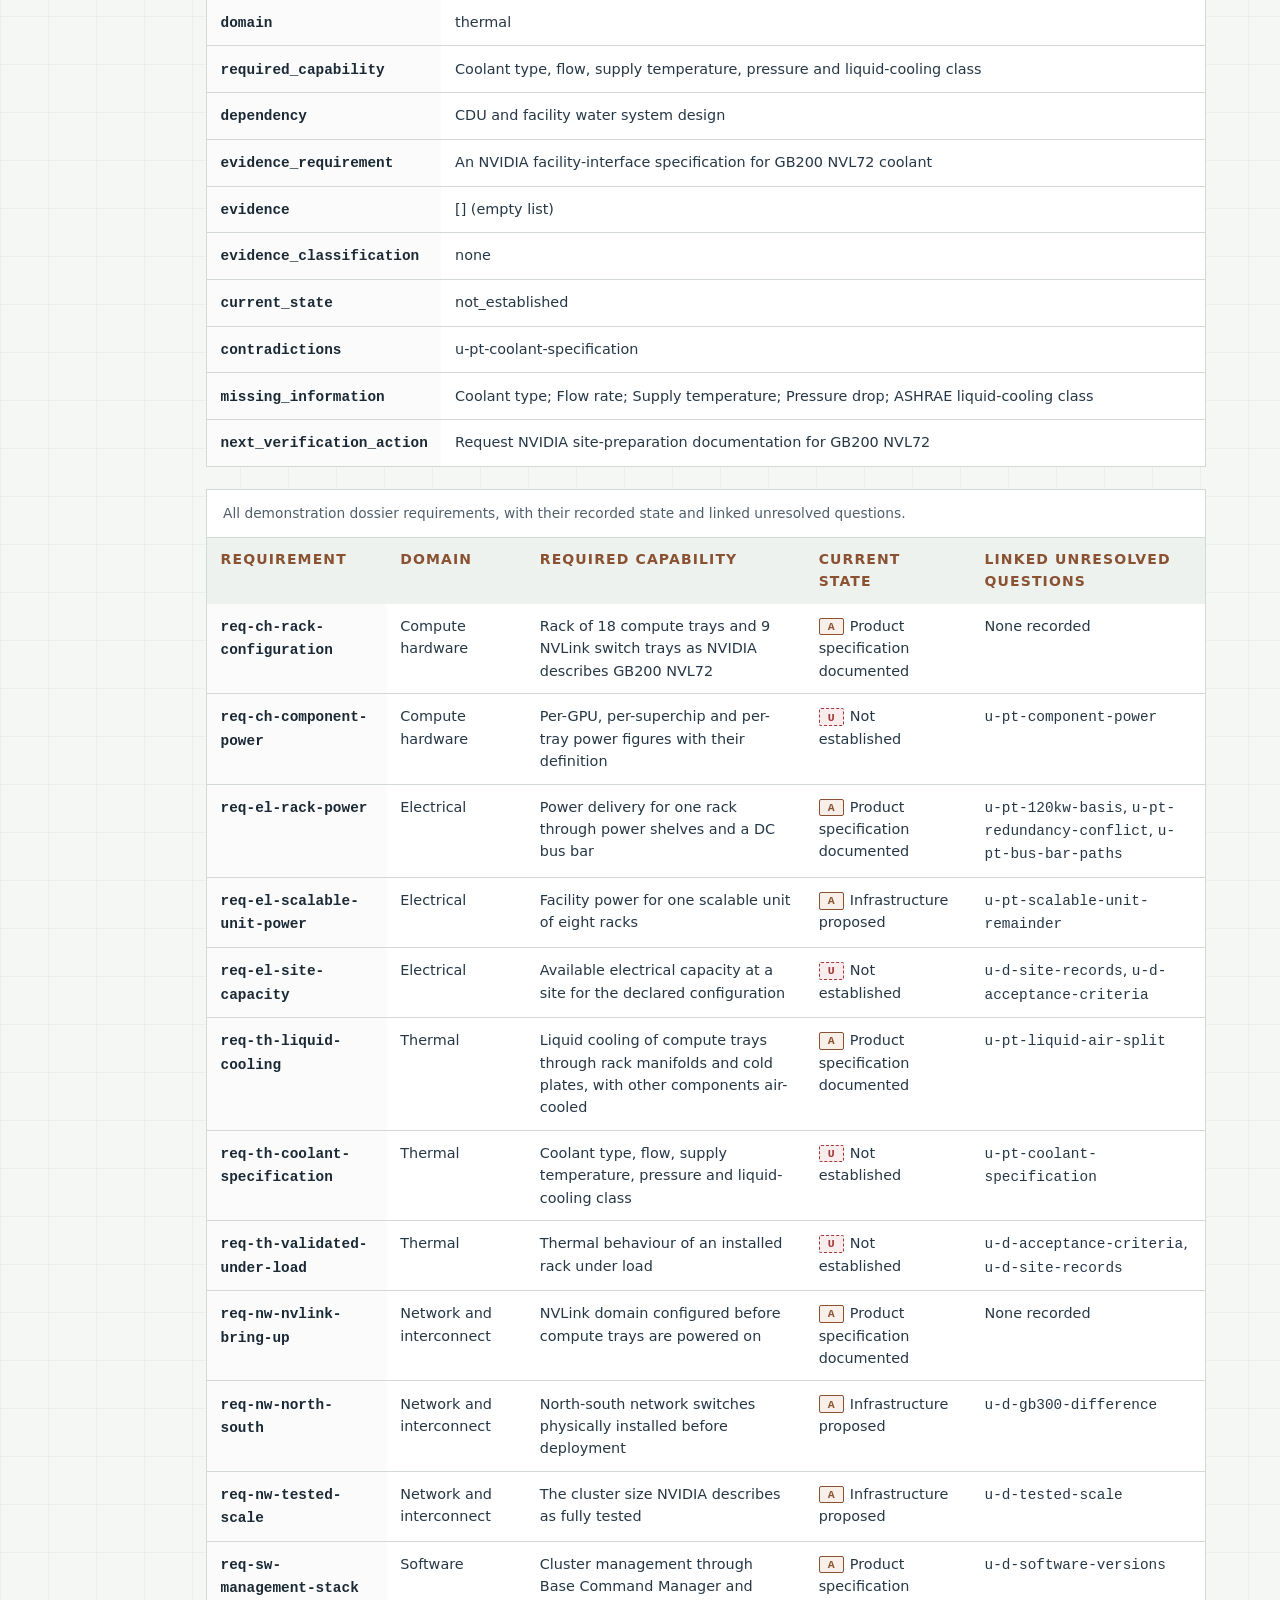
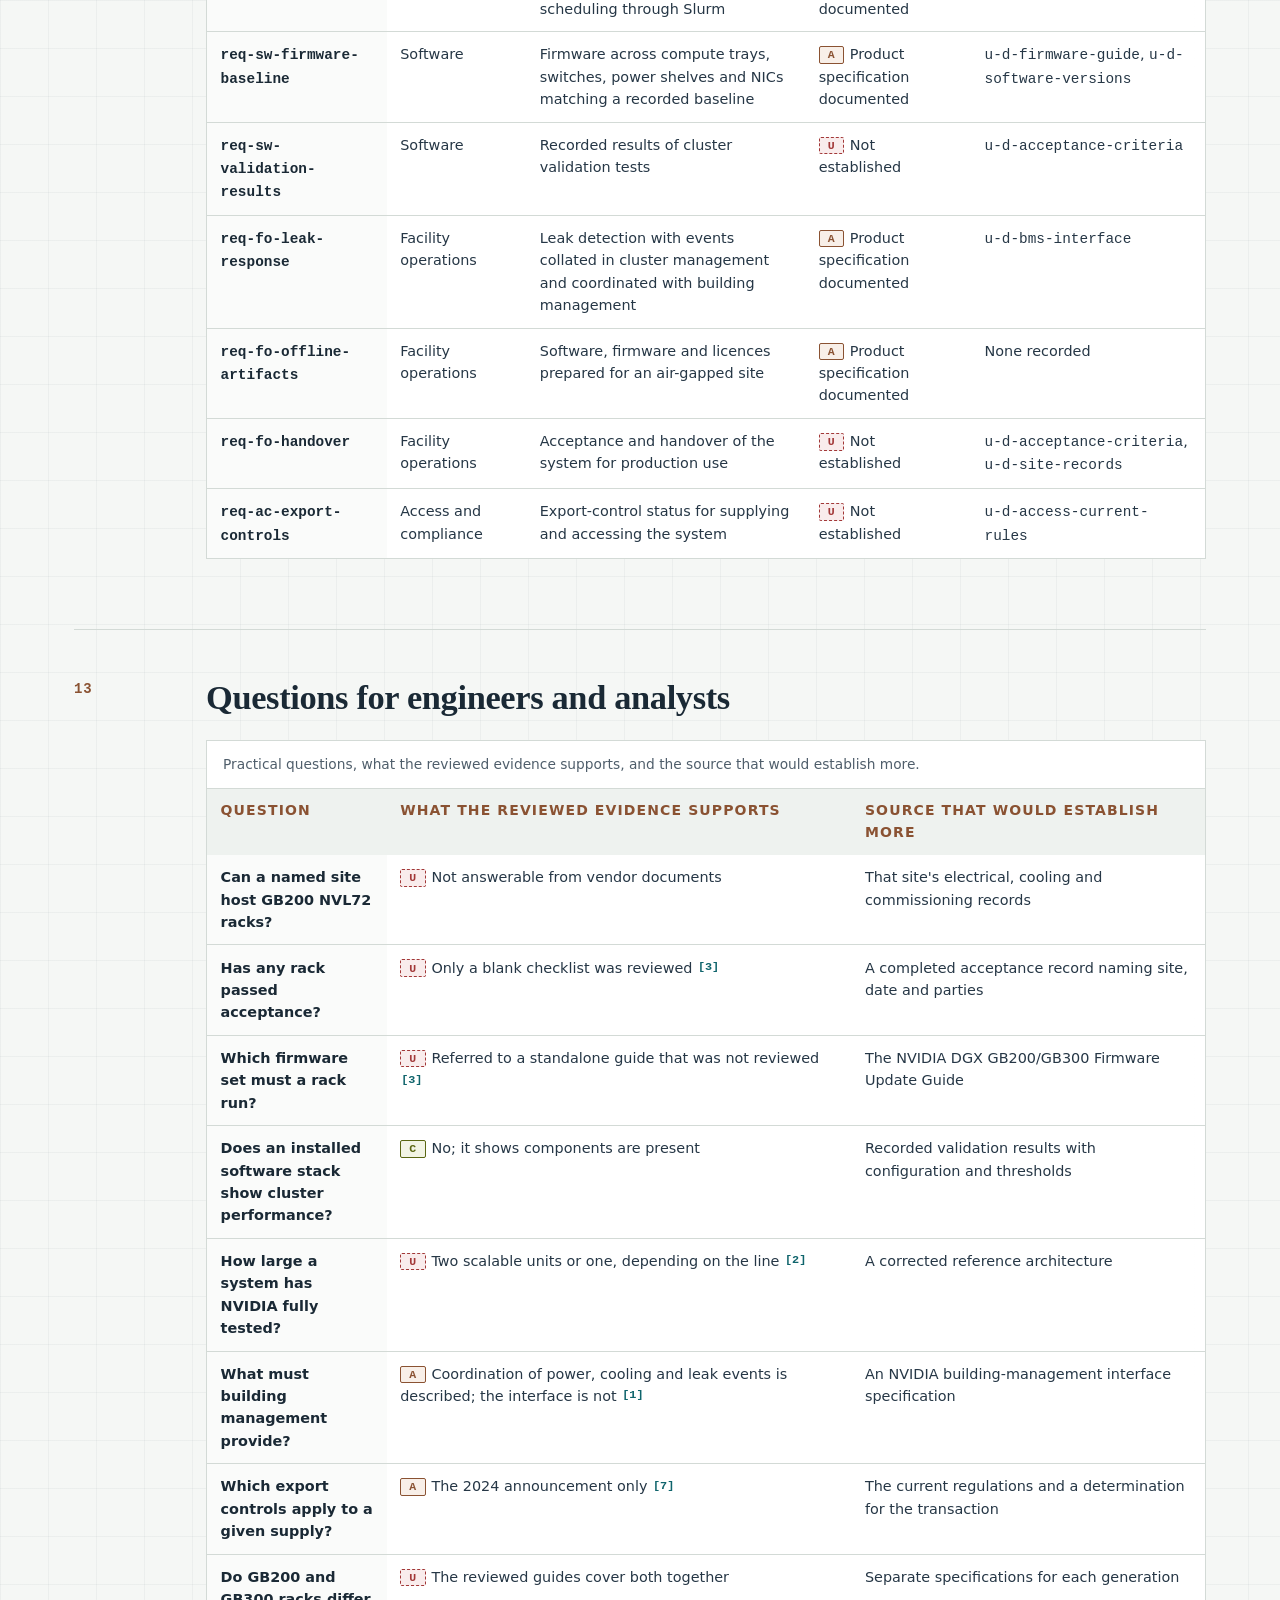
==== commit d06b43fc: "IDE-006: cite the newer orchestration guide in deployment case" ====
--- a/ai-chip-infrastructure/index.html
+++ b/ai-chip-infrastructure/index.html
@@ -366,7 +366,7 @@
               <thead><tr><th scope="col">Stage</th><th scope="col">What the reviewed sources contain</th><th scope="col">Evidence state</th><th scope="col">Does not establish</th></tr></thead>
               <tbody>
                 <tr><th scope="row">Design</th><td><span class="tag tag-a">A</span>Rack configuration, liquid and air cooling, power shelves and bus bar <a class="cite" href="#ref-1">[1]</a><a class="cite" href="#ref-6">[6]</a></td><td>Product specification documented</td><td>That any rack exists at any site</td></tr>
-                <tr><th scope="row">Equipment requirements</th><td><span class="tag tag-a">A</span>About 120 kW per rack; 1.2 MW per eight-rack unit; SN5600 and SN2201 switches; Base Command Manager and version-supported Slurm or Kubernetes/RunAI orchestration <a class="cite" href="#ref-1">[1]</a><a class="cite" href="#ref-2">[2]</a><a class="cite" href="#ref-5">[5]</a><a class="cite" href="#ref-4">[4]</a></td><td>Product specification documented; infrastructure proposed</td><td>That the requirements are complete: redundancy, bus-bar paths and coolant remain open</td></tr>
+                <tr><th scope="row">Equipment requirements</th><td><span class="tag tag-a">A</span>About 120 kW per rack; 1.2 MW per eight-rack unit; SN5600 and SN2201 switches; Base Command Manager and version-supported Slurm or Kubernetes/RunAI orchestration <a class="cite" href="#ref-1">[1]</a><a class="cite" href="#ref-2">[2]</a><a class="cite" href="#ref-5">[5]</a><a class="cite" href="#ref-4">[4]</a><a class="cite" href="#ref-3">[3]</a></td><td>Product specification documented; infrastructure proposed</td><td>That the requirements are complete: redundancy, bus-bar paths and coolant remain open</td></tr>
                 <tr><th scope="row">Installation evidence</th><td><span class="tag tag-a">A</span>A checklist item "All GB200/GB300 racks properly installed and positioned" <a class="cite" href="#ref-3">[3]</a></td><td>Not established</td><td>That any rack was installed: a checklist item is not an installation record</td></tr>
                 <tr><th scope="row">Commissioning evidence</th><td><span class="tag tag-a">A</span>Bring-up checks for firmware, power shelves and NICs <a class="cite" href="#ref-3">[3]</a>; validation tests described <a class="cite" href="#ref-4">[4]</a></td><td>Not established</td><td>That any check was run or passed</td></tr>
                 <tr><th scope="row">Operational evidence</th><td><span class="tag tag-a">A</span>Checklist items "Power consumption measurements recorded" and "System stability verified over extended periods" <a class="cite" href="#ref-3">[3]</a></td><td>Not established</td><td>Any measurement, any period of operation, or any site</td></tr>
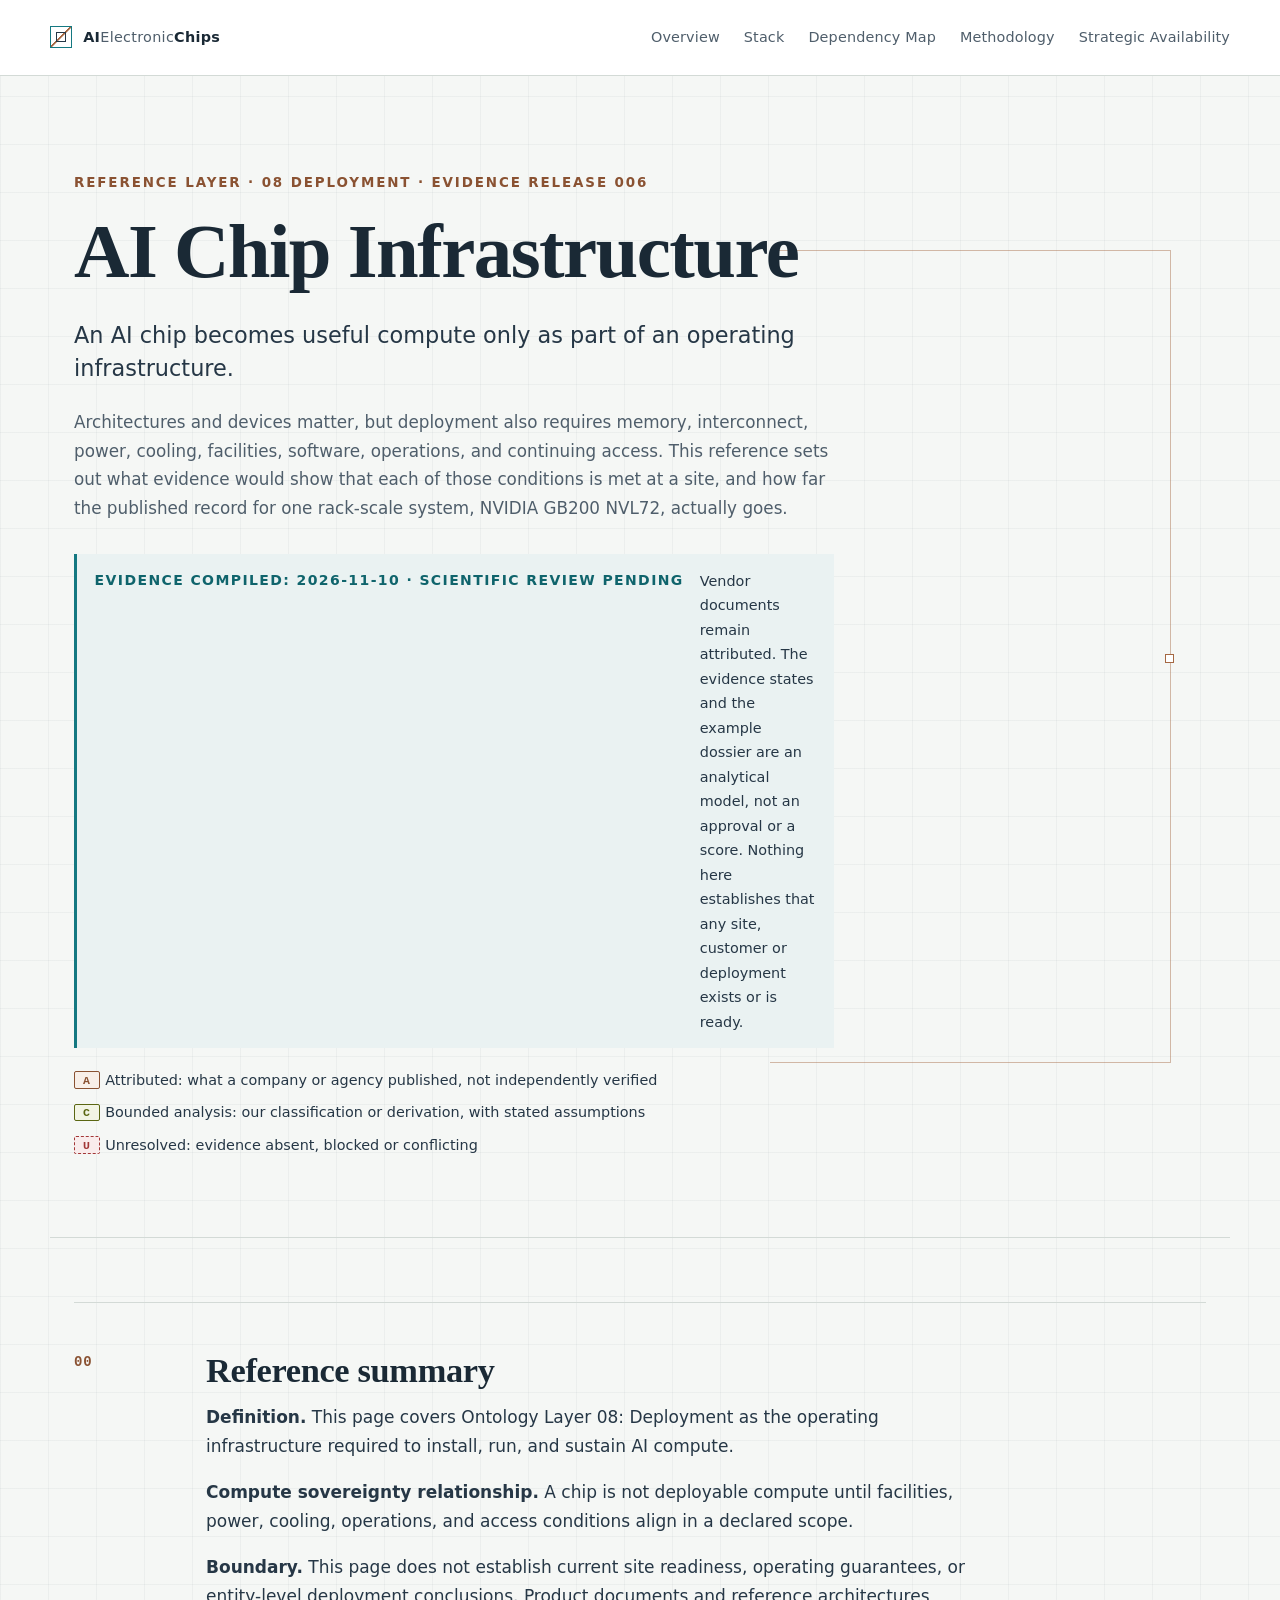
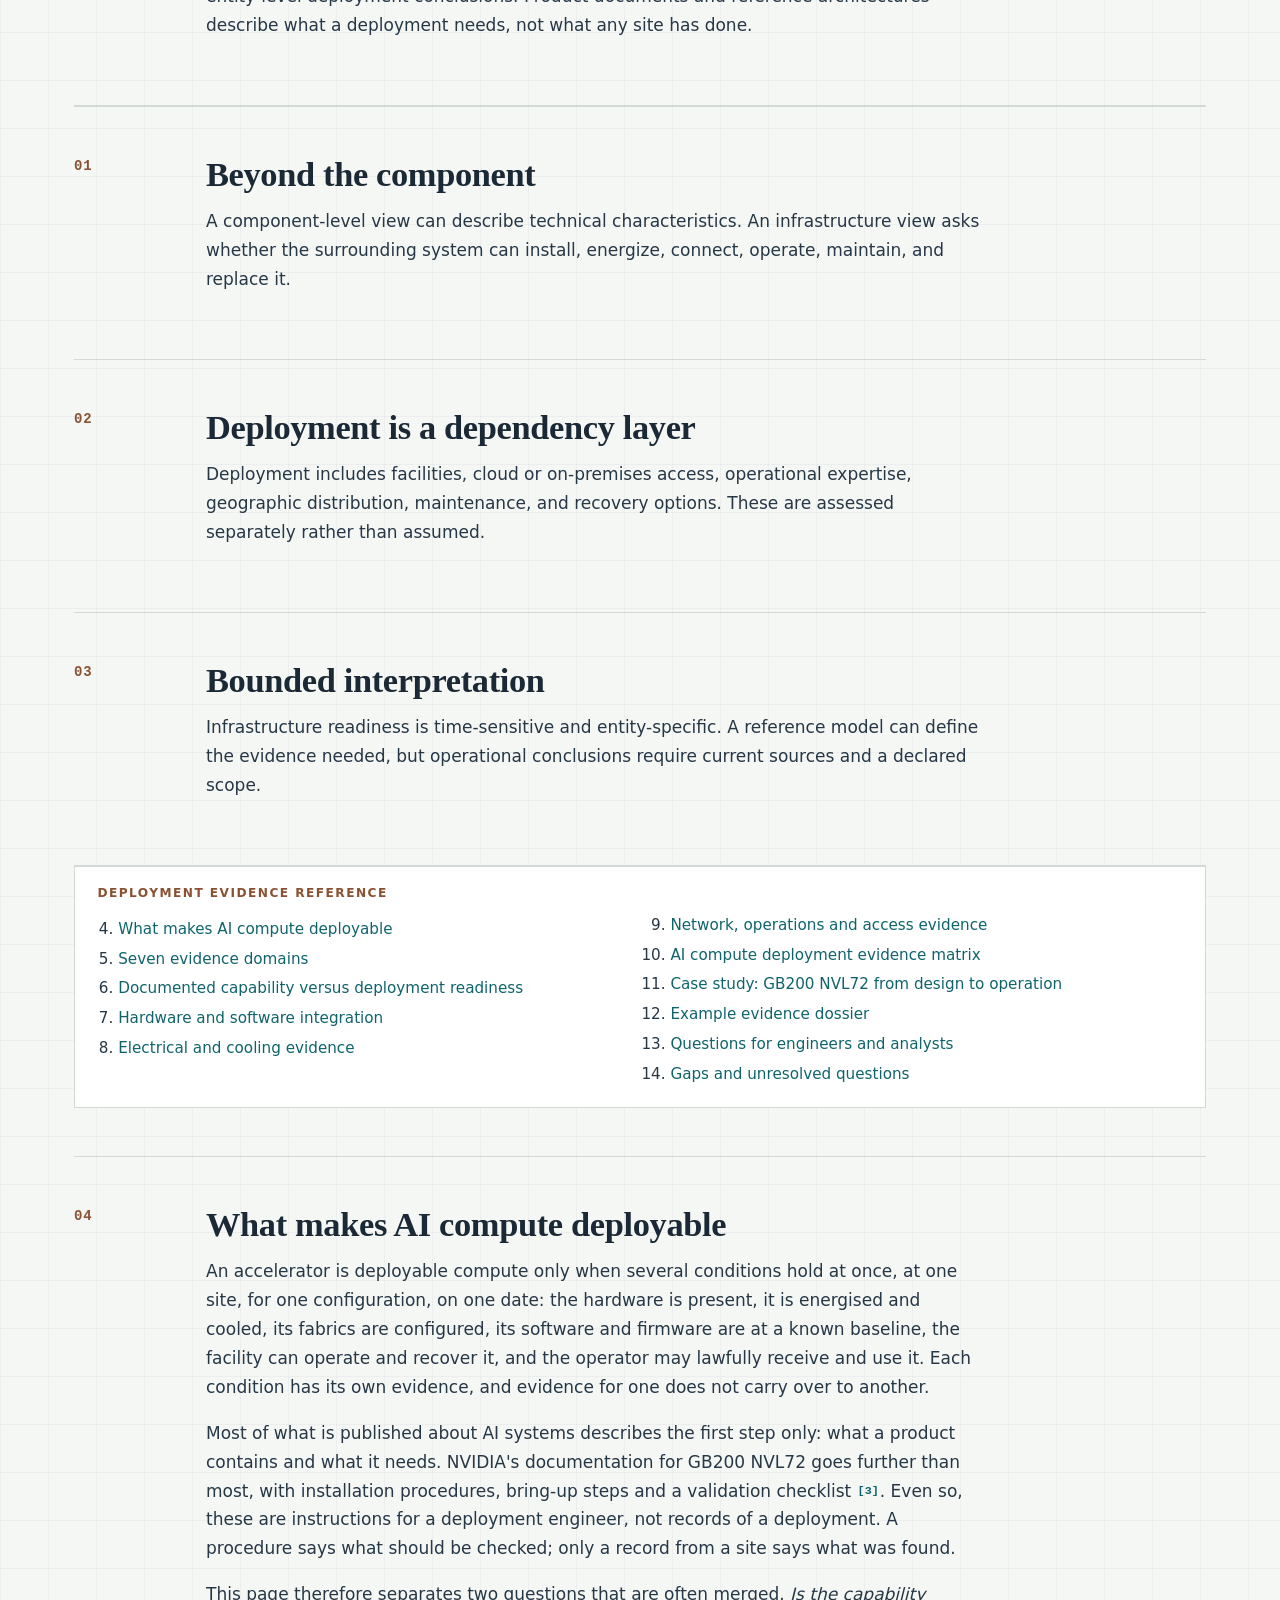
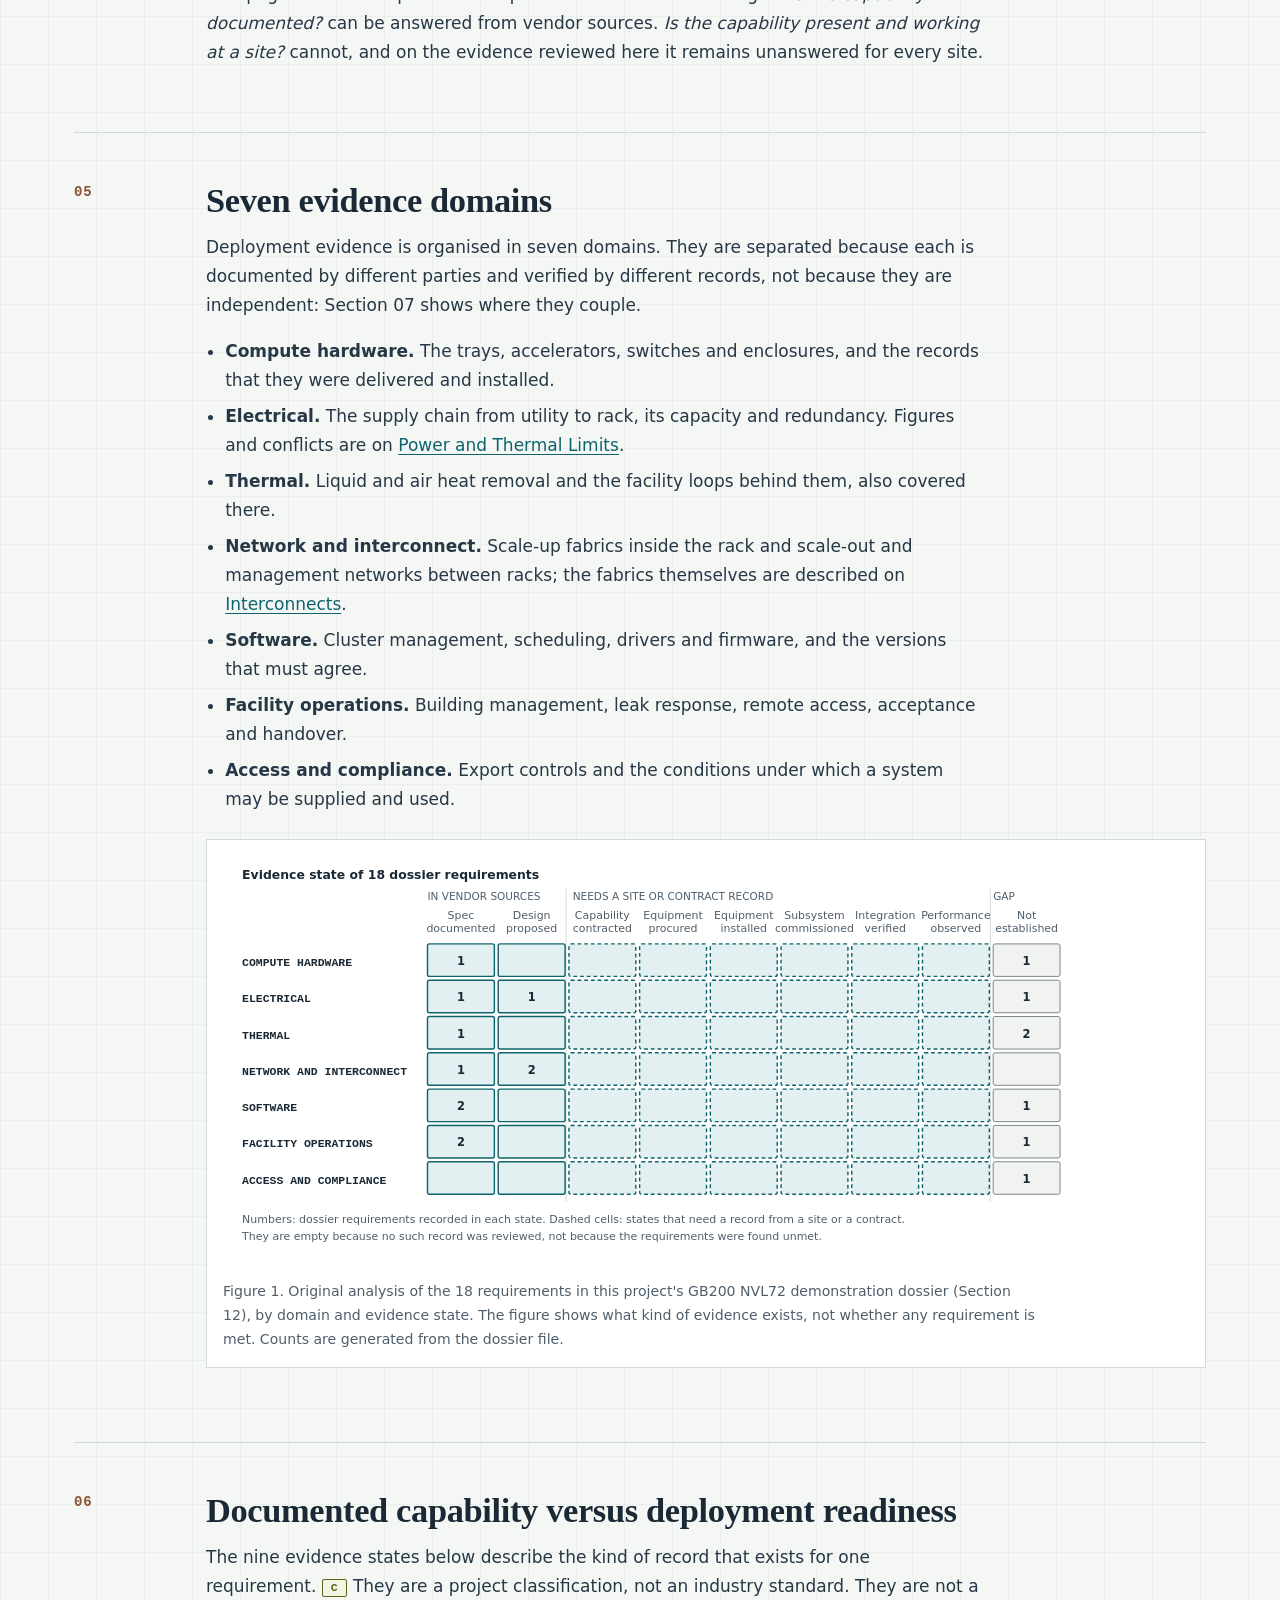
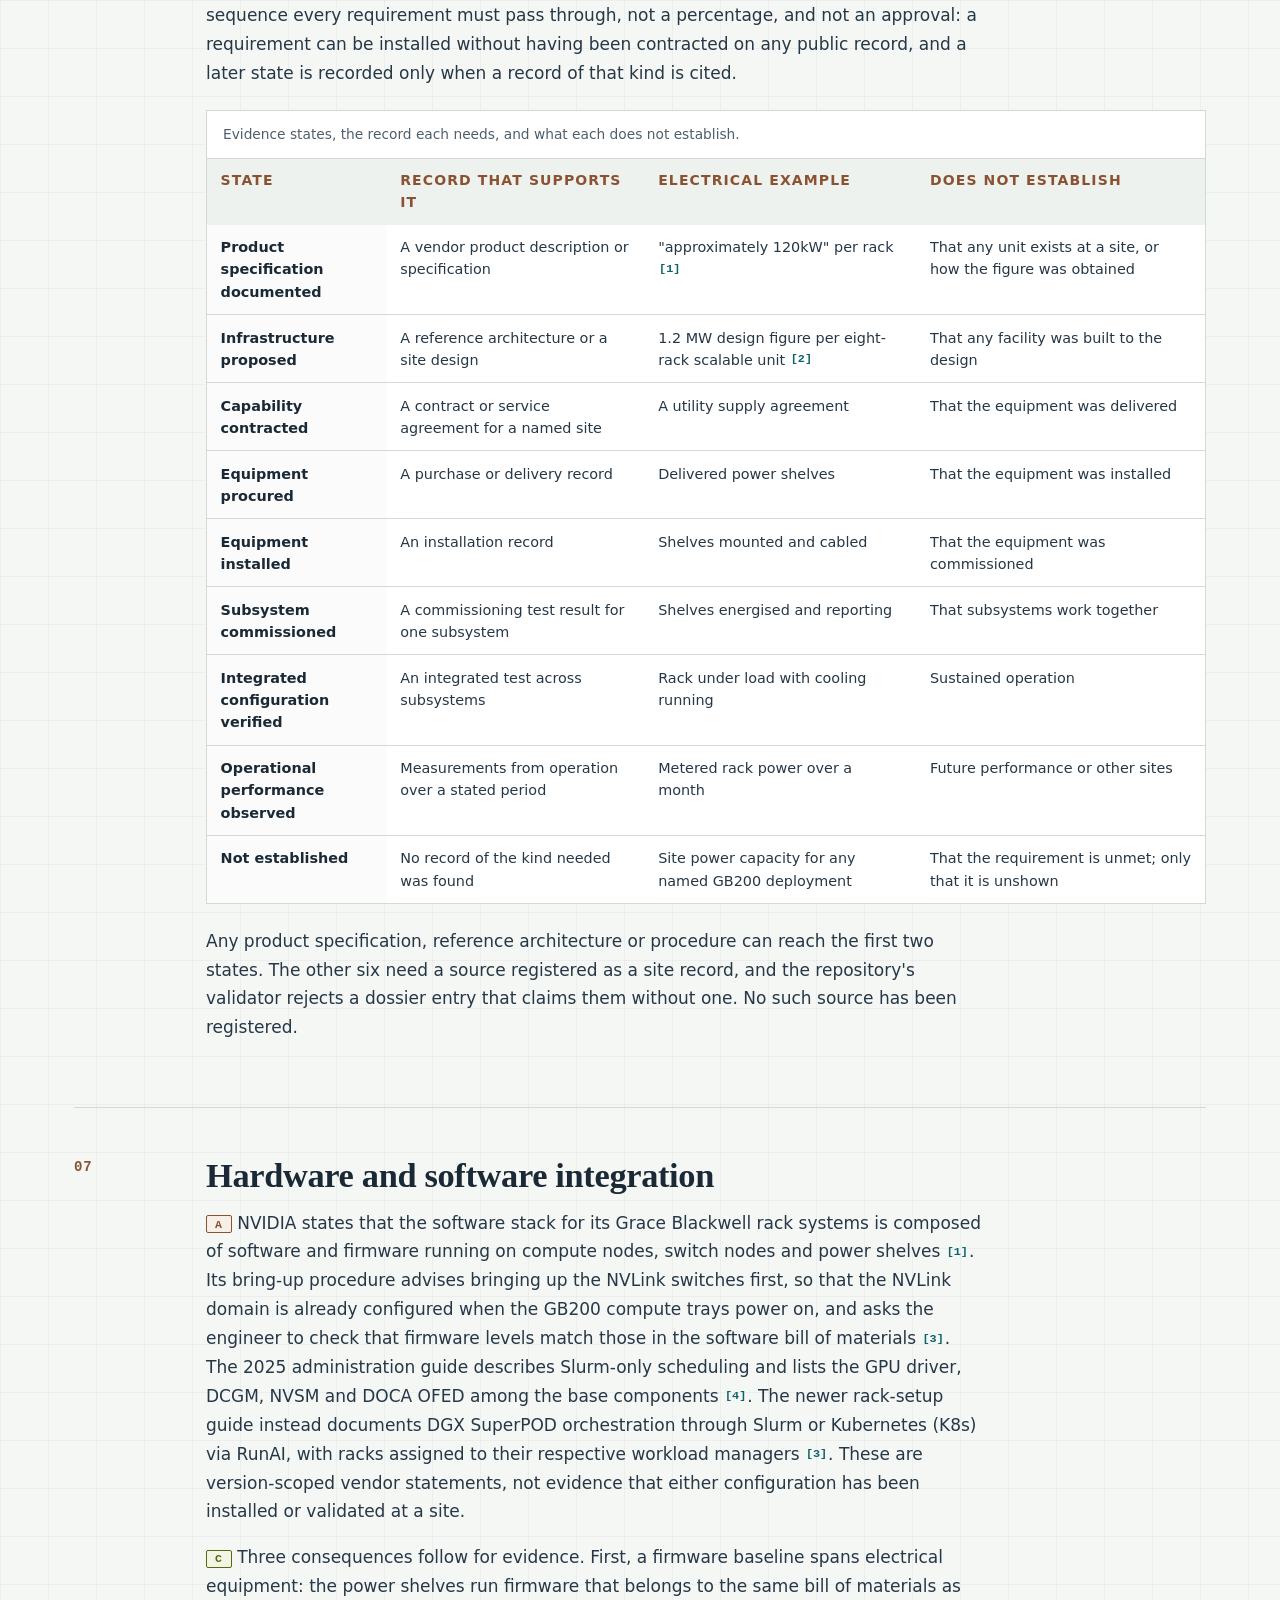
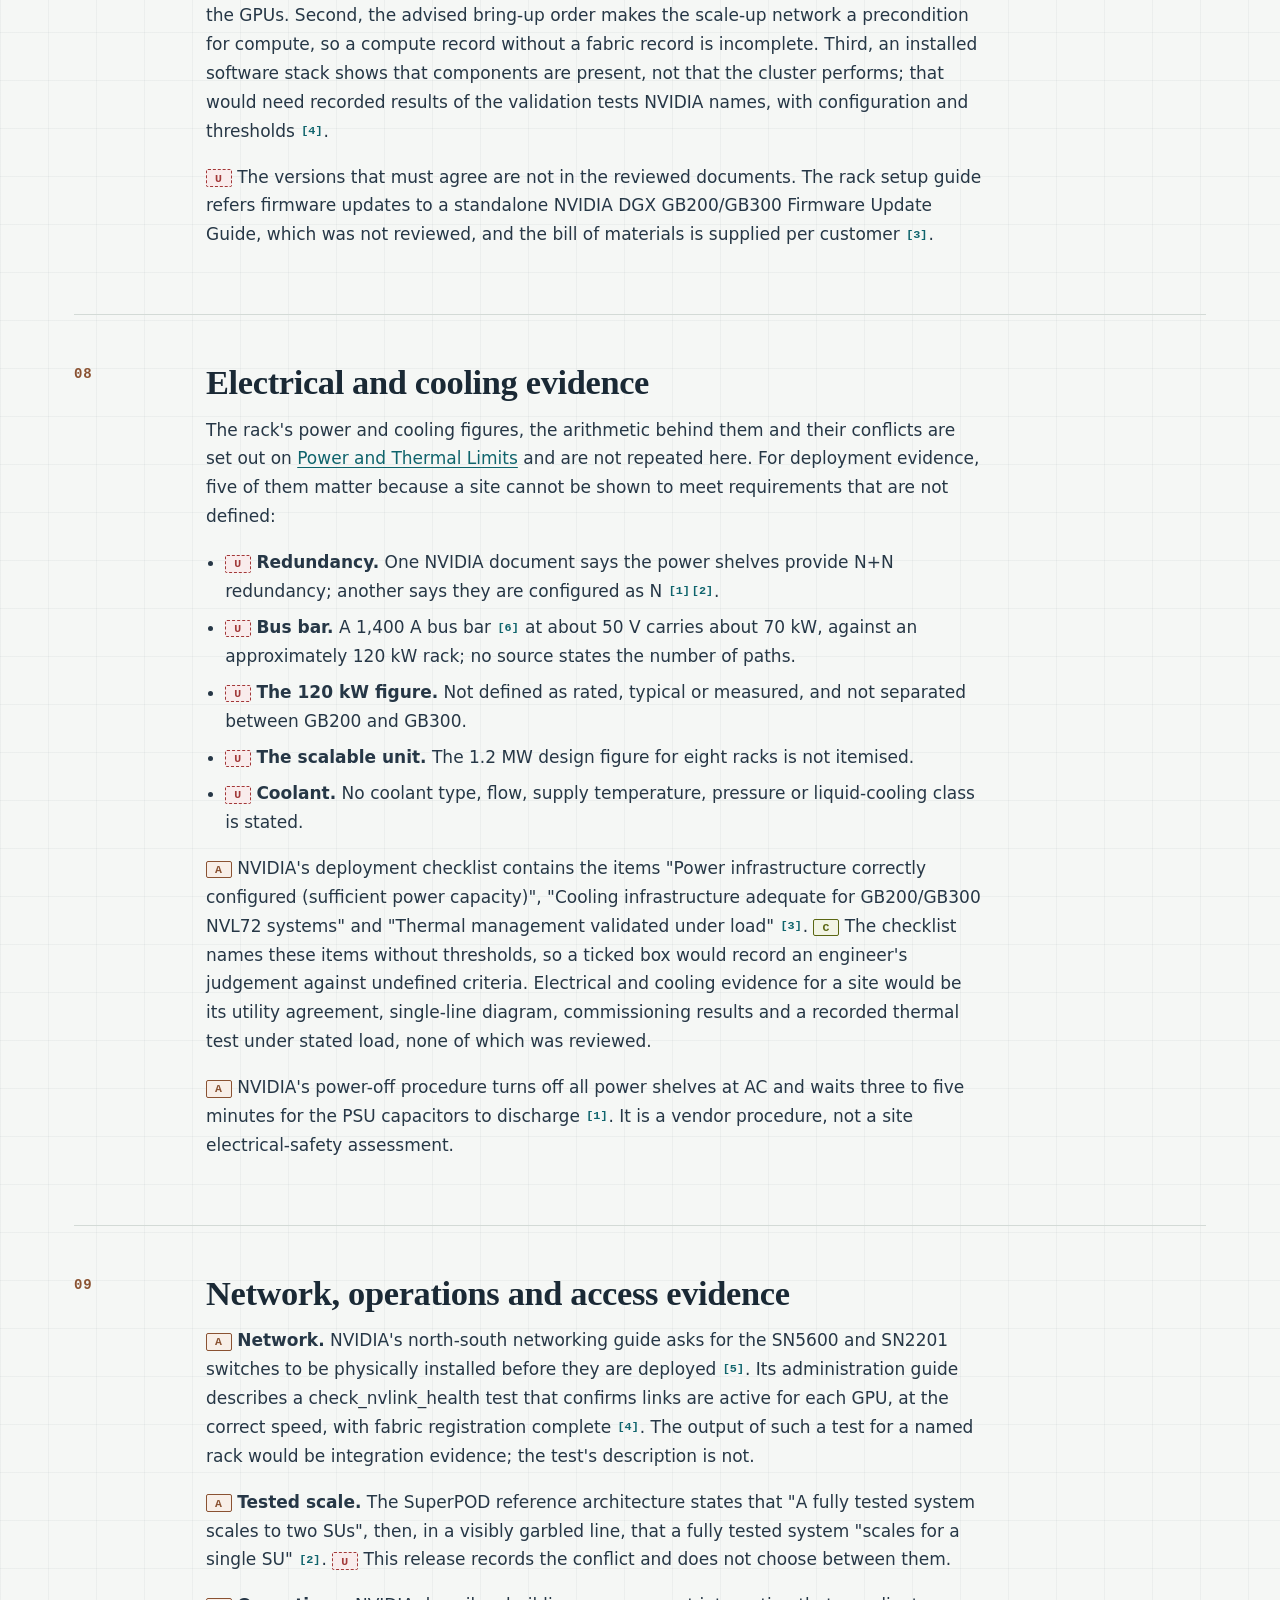
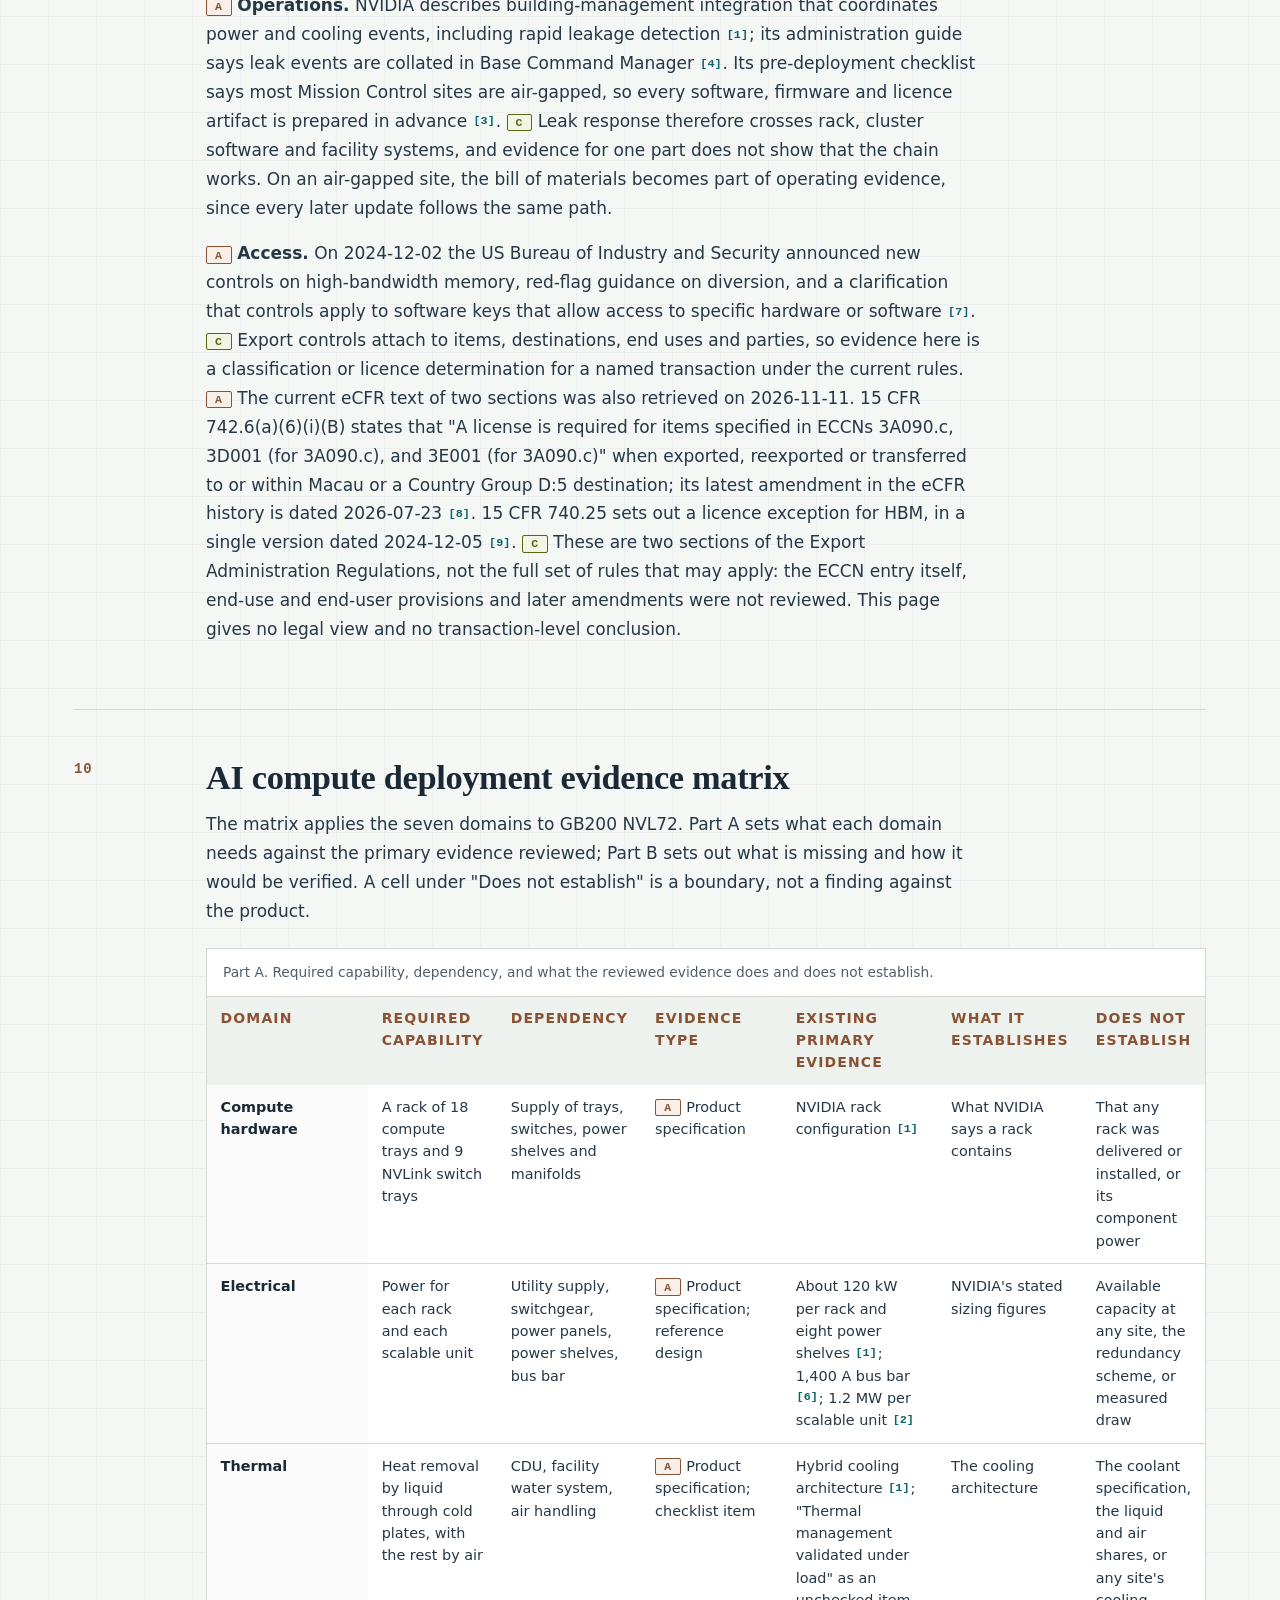
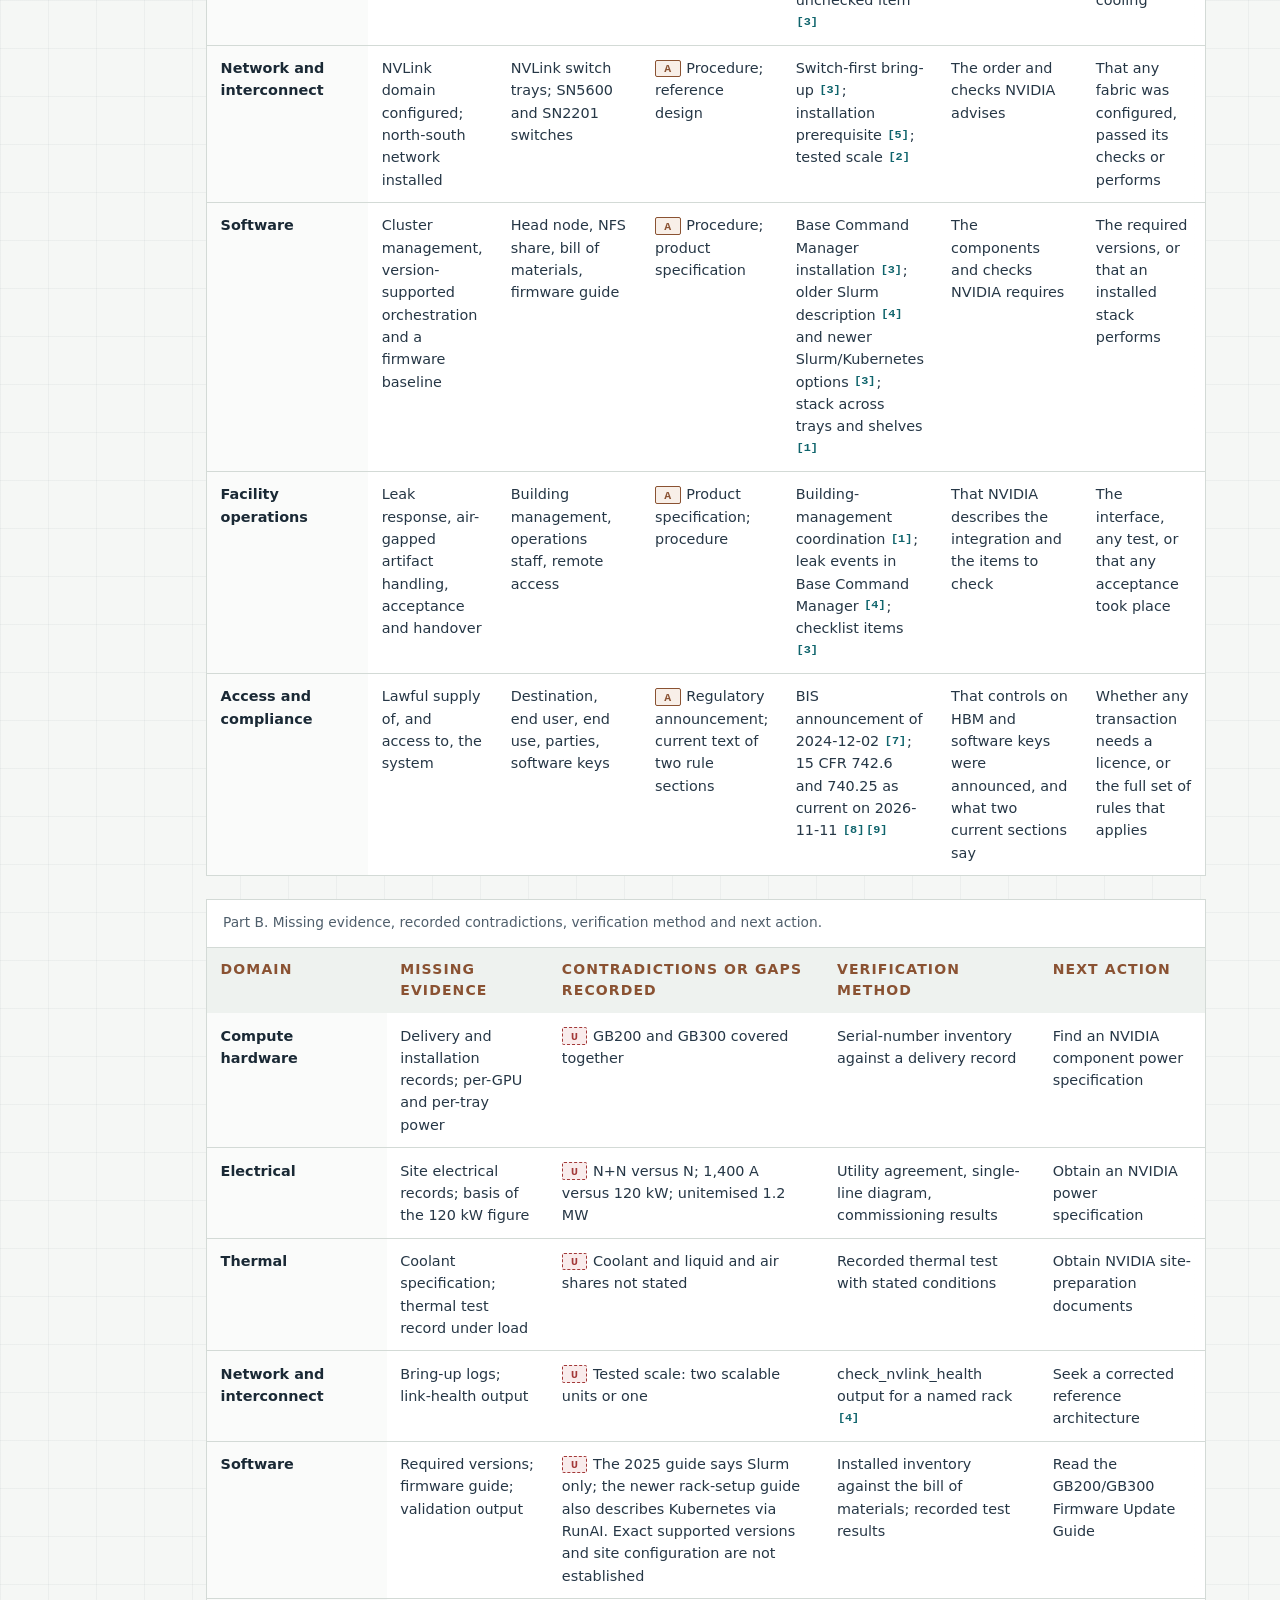
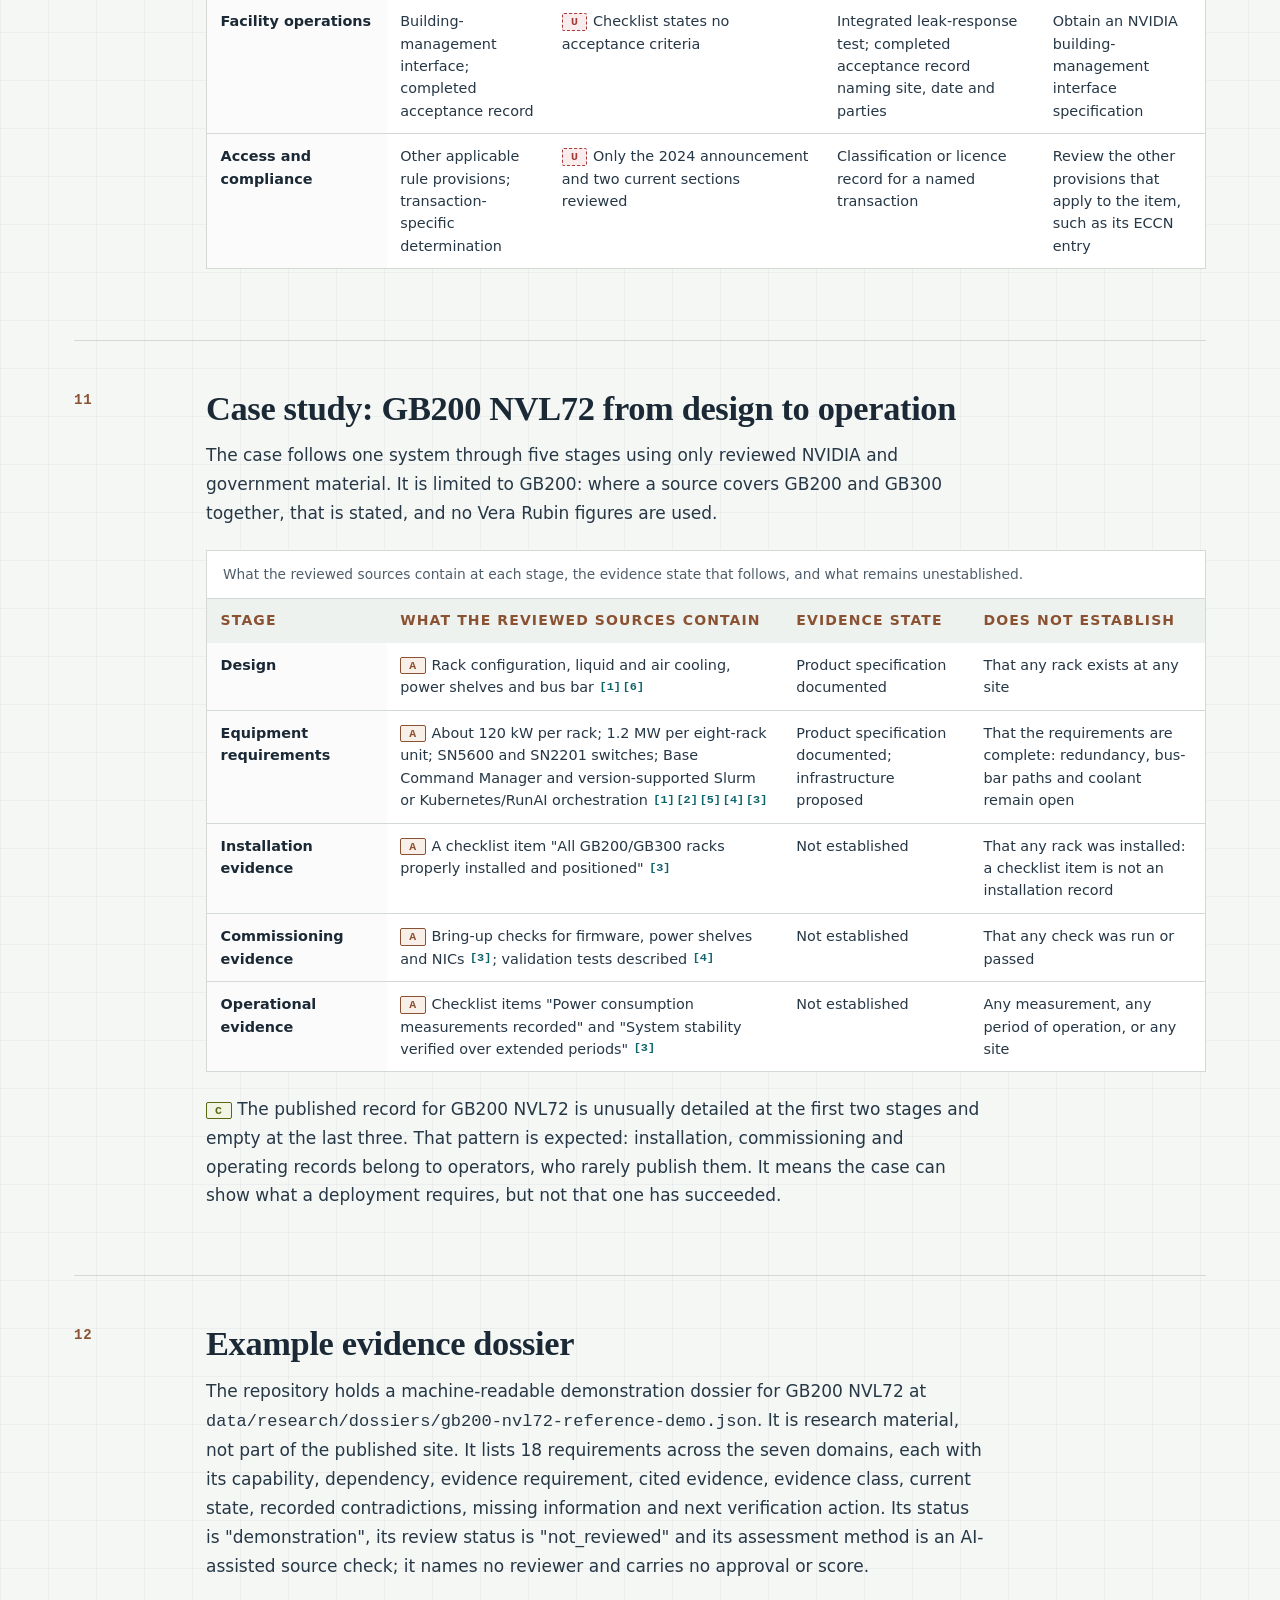
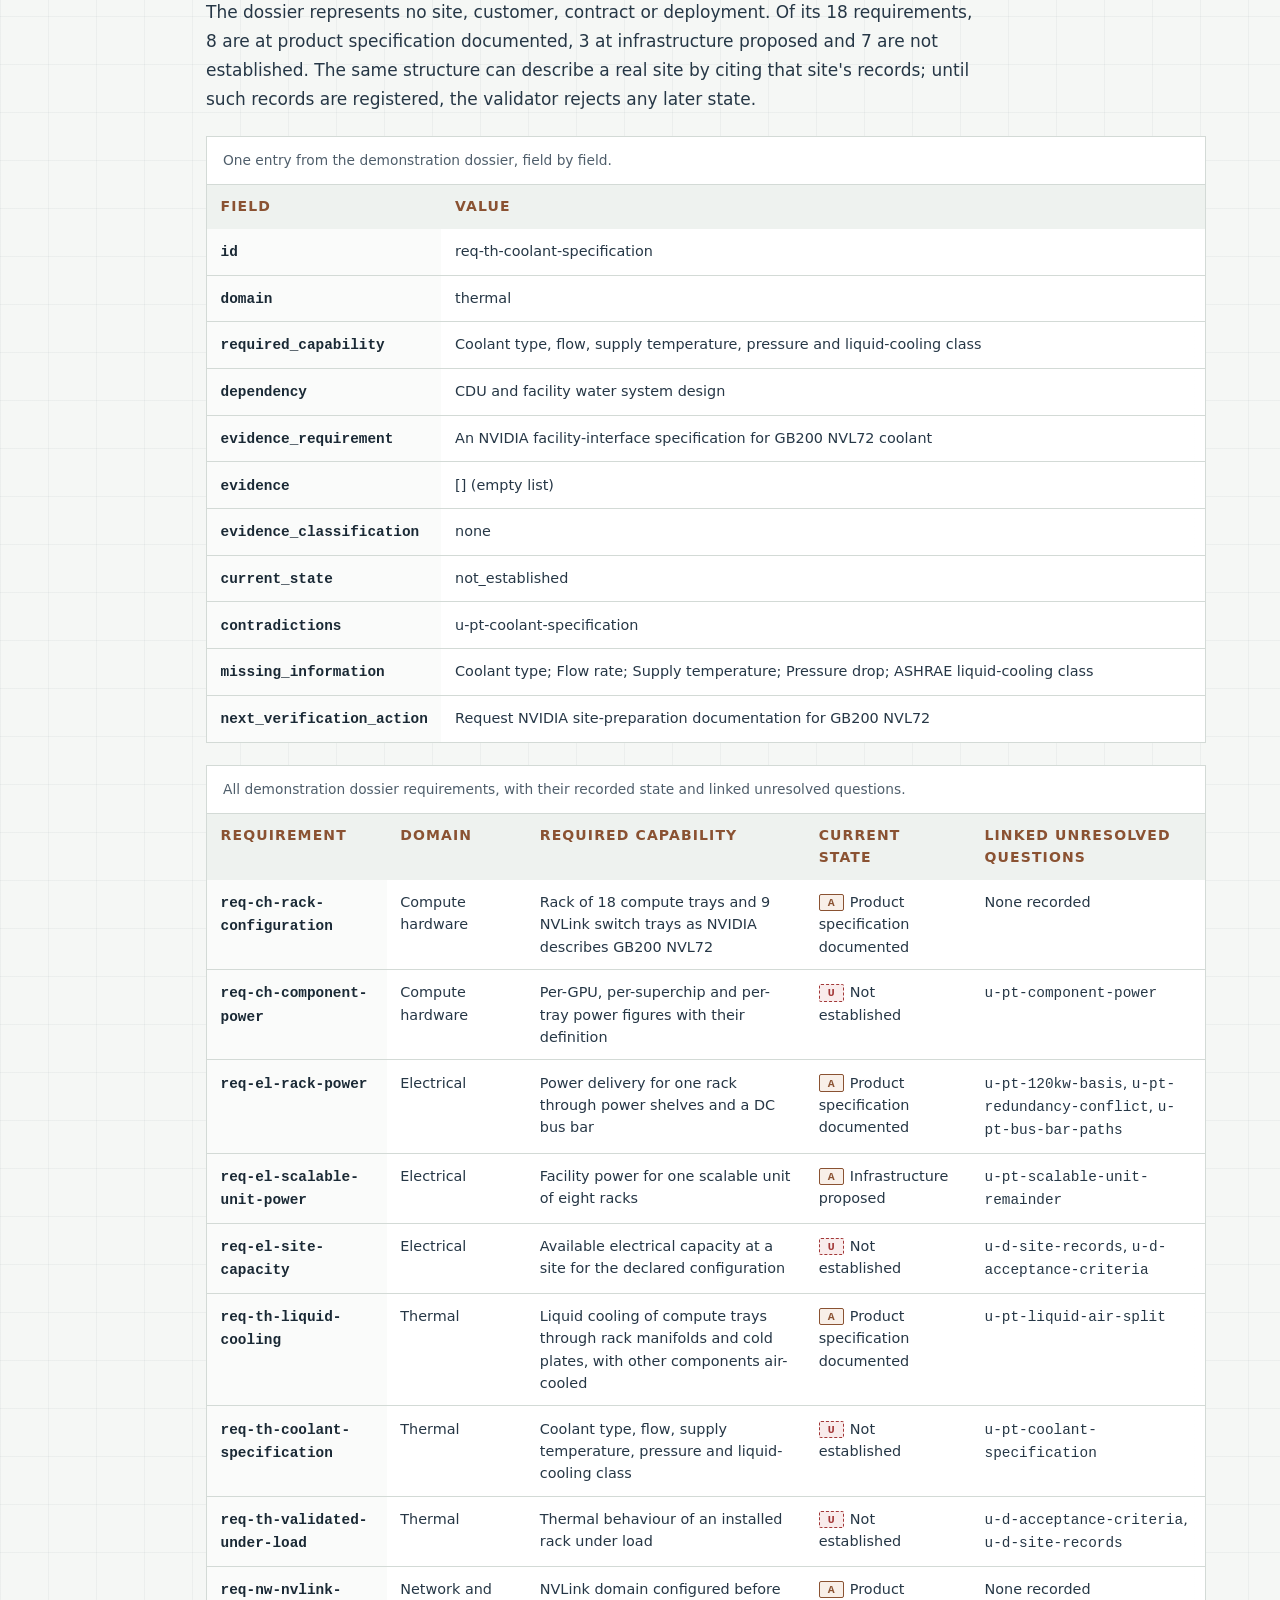
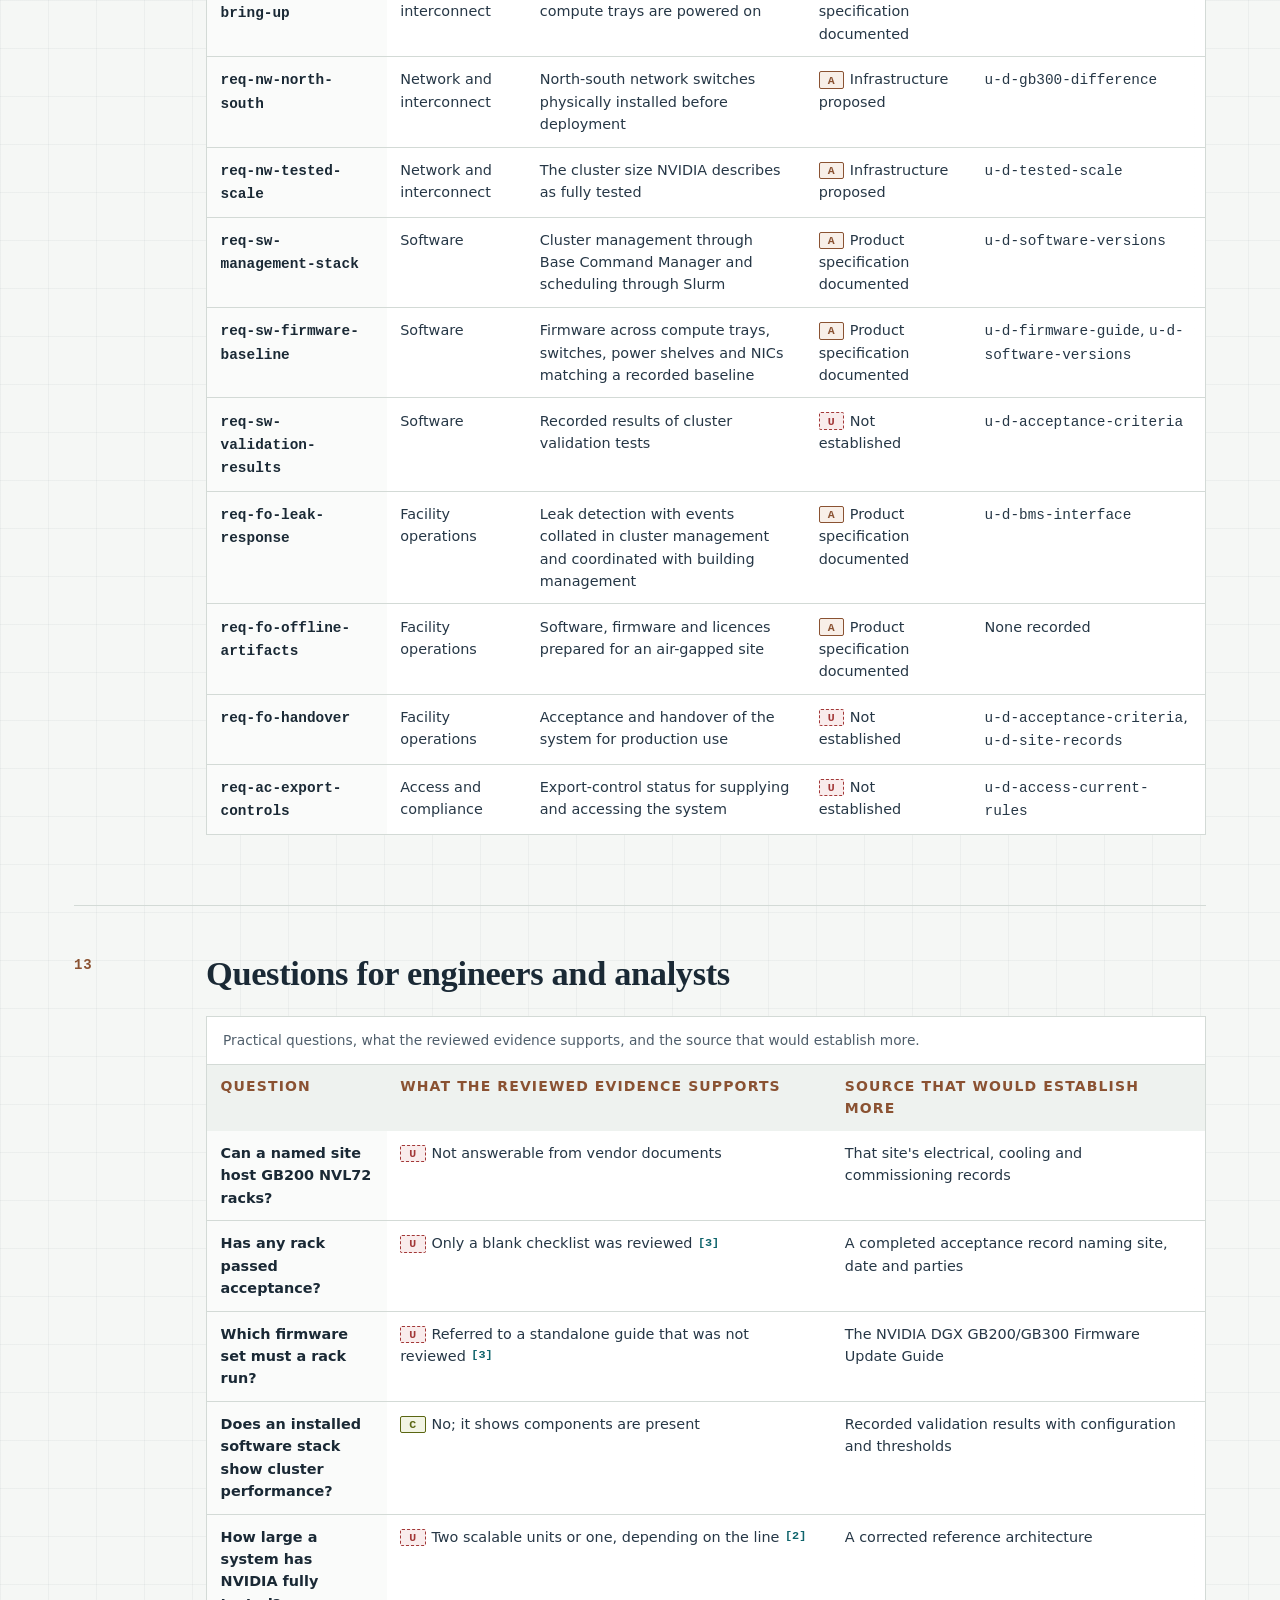
==== commit ec893d9d: "IDE-009: evidence reconciliation and reference synchronization - data/evidence-reconciliations-009.j" ====
--- a/ai-chip-infrastructure/index.html
+++ b/ai-chip-infrastructure/index.html
@@ -319,7 +319,7 @@
           <p class="detail"><span class="tag tag-a">A</span><strong>Network.</strong> NVIDIA's north-south networking guide asks for the SN5600 and SN2201 switches to be physically installed before they are deployed <a class="cite" href="#ref-5">[5]</a>. Its administration guide describes a check_nvlink_health test that confirms links are active for each GPU, at the correct speed, with fabric registration complete <a class="cite" href="#ref-4">[4]</a>. The output of such a test for a named rack would be integration evidence; the test's description is not.</p>
           <p class="detail"><span class="tag tag-a">A</span><strong>Tested scale.</strong> The SuperPOD reference architecture states that "A fully tested system scales to two SUs", then, in a visibly garbled line, that a fully tested system "scales for a single SU" <a class="cite" href="#ref-2">[2]</a>. <span class="tag tag-u">U</span>This release records the conflict and does not choose between them.</p>
           <p class="detail"><span class="tag tag-a">A</span><strong>Operations.</strong> NVIDIA describes building-management integration that coordinates power and cooling events, including rapid leakage detection <a class="cite" href="#ref-1">[1]</a>; its administration guide says leak events are collated in Base Command Manager <a class="cite" href="#ref-4">[4]</a>. Its pre-deployment checklist says most Mission Control sites are air-gapped, so every software, firmware and licence artifact is prepared in advance <a class="cite" href="#ref-3">[3]</a>. <span class="tag tag-c">C</span>Leak response therefore crosses rack, cluster software and facility systems, and evidence for one part does not show that the chain works. On an air-gapped site, the bill of materials becomes part of operating evidence, since every later update follows the same path.</p>
-          <p class="detail"><span class="tag tag-a">A</span><strong>Access.</strong> On 2024-12-02 the US Bureau of Industry and Security announced new controls on high-bandwidth memory, red-flag guidance on diversion, and a clarification that controls apply to software keys that allow access to specific hardware or software <a class="cite" href="#ref-7">[7]</a>. <span class="tag tag-c">C</span>Export controls attach to items, destinations, end uses and parties, so evidence here is a classification or licence determination for a named transaction under the current rules. This page reviewed only the 2024 announcement and gives no legal view.</p>
+          <p class="detail"><span class="tag tag-a">A</span><strong>Access.</strong> On 2024-12-02 the US Bureau of Industry and Security announced new controls on high-bandwidth memory, red-flag guidance on diversion, and a clarification that controls apply to software keys that allow access to specific hardware or software <a class="cite" href="#ref-7">[7]</a>. <span class="tag tag-c">C</span>Export controls attach to items, destinations, end uses and parties, so evidence here is a classification or licence determination for a named transaction under the current rules. <span class="tag tag-a">A</span>The current eCFR text of two sections was also retrieved on 2026-11-11. 15 CFR 742.6(a)(6)(i)(B) states that "A license is required for items specified in ECCNs 3A090.c, 3D001 (for 3A090.c), and 3E001 (for 3A090.c)" when exported, reexported or transferred to or within Macau or a Country Group D:5 destination; its latest amendment in the eCFR history is dated 2026-07-23 <a class="cite" href="#ref-8">[8]</a>. 15 CFR 740.25 sets out a licence exception for HBM, in a single version dated 2024-12-05 <a class="cite" href="#ref-9">[9]</a>. <span class="tag tag-c">C</span>These are two sections of the Export Administration Regulations, not the full set of rules that may apply: the ECCN entry itself, end-use and end-user provisions and later amendments were not reviewed. This page gives no legal view and no transaction-level conclusion.</p>
         </div></article>
 
         <article class="reference-block" id="matrix"><div class="block-index">10</div><div>
@@ -336,7 +336,7 @@
                 <tr><th scope="row">Network and interconnect</th><td>NVLink domain configured; north-south network installed</td><td>NVLink switch trays; SN5600 and SN2201 switches</td><td><span class="tag tag-a">A</span>Procedure; reference design</td><td>Switch-first bring-up <a class="cite" href="#ref-3">[3]</a>; installation prerequisite <a class="cite" href="#ref-5">[5]</a>; tested scale <a class="cite" href="#ref-2">[2]</a></td><td>The order and checks NVIDIA advises</td><td>That any fabric was configured, passed its checks or performs</td></tr>
                 <tr><th scope="row">Software</th><td>Cluster management, version-supported orchestration and a firmware baseline</td><td>Head node, NFS share, bill of materials, firmware guide</td><td><span class="tag tag-a">A</span>Procedure; product specification</td><td>Base Command Manager installation <a class="cite" href="#ref-3">[3]</a>; older Slurm description <a class="cite" href="#ref-4">[4]</a> and newer Slurm/Kubernetes options <a class="cite" href="#ref-3">[3]</a>; stack across trays and shelves <a class="cite" href="#ref-1">[1]</a></td><td>The components and checks NVIDIA requires</td><td>The required versions, or that an installed stack performs</td></tr>
                 <tr><th scope="row">Facility operations</th><td>Leak response, air-gapped artifact handling, acceptance and handover</td><td>Building management, operations staff, remote access</td><td><span class="tag tag-a">A</span>Product specification; procedure</td><td>Building-management coordination <a class="cite" href="#ref-1">[1]</a>; leak events in Base Command Manager <a class="cite" href="#ref-4">[4]</a>; checklist items <a class="cite" href="#ref-3">[3]</a></td><td>That NVIDIA describes the integration and the items to check</td><td>The interface, any test, or that any acceptance took place</td></tr>
-                <tr><th scope="row">Access and compliance</th><td>Lawful supply of, and access to, the system</td><td>Destination, end user, end use, parties, software keys</td><td><span class="tag tag-a">A</span>Regulatory announcement</td><td>BIS announcement of 2024-12-02 <a class="cite" href="#ref-7">[7]</a></td><td>That controls on HBM and software keys were announced</td><td>Whether any transaction needs a licence, or the rules now in force</td></tr>
+                <tr><th scope="row">Access and compliance</th><td>Lawful supply of, and access to, the system</td><td>Destination, end user, end use, parties, software keys</td><td><span class="tag tag-a">A</span>Regulatory announcement; current text of two rule sections</td><td>BIS announcement of 2024-12-02 <a class="cite" href="#ref-7">[7]</a>; 15 CFR 742.6 and 740.25 as current on 2026-11-11 <a class="cite" href="#ref-8">[8]</a><a class="cite" href="#ref-9">[9]</a></td><td>That controls on HBM and software keys were announced, and what two current sections say</td><td>Whether any transaction needs a licence, or the full set of rules that applies</td></tr>
               </tbody>
             </table>
           </div>
@@ -351,7 +351,7 @@
                 <tr><th scope="row">Network and interconnect</th><td>Bring-up logs; link-health output</td><td><span class="tag tag-u">U</span>Tested scale: two scalable units or one</td><td>check_nvlink_health output for a named rack <a class="cite" href="#ref-4">[4]</a></td><td>Seek a corrected reference architecture</td></tr>
                 <tr><th scope="row">Software</th><td>Required versions; firmware guide; validation output</td><td><span class="tag tag-u">U</span>The 2025 guide says Slurm only; the newer rack-setup guide also describes Kubernetes via RunAI. Exact supported versions and site configuration are not established</td><td>Installed inventory against the bill of materials; recorded test results</td><td>Read the GB200/GB300 Firmware Update Guide</td></tr>
                 <tr><th scope="row">Facility operations</th><td>Building-management interface; completed acceptance record</td><td><span class="tag tag-u">U</span>Checklist states no acceptance criteria</td><td>Integrated leak-response test; completed acceptance record naming site, date and parties</td><td>Obtain an NVIDIA building-management interface specification</td></tr>
-                <tr><th scope="row">Access and compliance</th><td>Current rule text; transaction-specific determination</td><td><span class="tag tag-u">U</span>Only a 2024 announcement reviewed</td><td>Classification or licence record for a named transaction</td><td>Review the current Export Administration Regulations</td></tr>
+                <tr><th scope="row">Access and compliance</th><td>Other applicable rule provisions; transaction-specific determination</td><td><span class="tag tag-u">U</span>Only the 2024 announcement and two current sections reviewed</td><td>Classification or licence record for a named transaction</td><td>Review the other provisions that apply to the item, such as its ECCN entry</td></tr>
               </tbody>
             </table>
           </div>
@@ -440,7 +440,7 @@
                 <tr><th scope="row">Does an installed software stack show cluster performance?</th><td><span class="tag tag-c">C</span>No; it shows components are present</td><td>Recorded validation results with configuration and thresholds</td></tr>
                 <tr><th scope="row">How large a system has NVIDIA fully tested?</th><td><span class="tag tag-u">U</span>Two scalable units or one, depending on the line <a class="cite" href="#ref-2">[2]</a></td><td>A corrected reference architecture</td></tr>
                 <tr><th scope="row">What must building management provide?</th><td><span class="tag tag-a">A</span>Coordination of power, cooling and leak events is described; the interface is not <a class="cite" href="#ref-1">[1]</a></td><td>An NVIDIA building-management interface specification</td></tr>
-                <tr><th scope="row">Which export controls apply to a given supply?</th><td><span class="tag tag-a">A</span>The 2024 announcement only <a class="cite" href="#ref-7">[7]</a></td><td>The current regulations and a determination for the transaction</td></tr>
+                <tr><th scope="row">Which export controls apply to a given supply?</th><td><span class="tag tag-a">A</span>The 2024 announcement and the current text of two sections <a class="cite" href="#ref-7">[7]</a><a class="cite" href="#ref-8">[8]</a><a class="cite" href="#ref-9">[9]</a></td><td>The other applicable provisions and a determination for the transaction</td></tr>
                 <tr><th scope="row">Do GB200 and GB300 racks differ in deployment needs?</th><td><span class="tag tag-u">U</span>The reviewed guides cover both together</td><td>Separate specifications for each generation</td></tr>
               </tbody>
             </table>
@@ -457,7 +457,7 @@
             <li><strong>Power and cooling carried from Release 005.</strong> Redundancy, bus-bar paths, the basis of 120 kW, the scalable-unit figure and the coolant specification remain open; see <a href="/power-and-thermal-limits/#unresolved">Power and Thermal Limits</a>.</li>
             <li><strong>Tested scale.</strong> Two scalable units or one. <a class="cite" href="#ref-2">[2]</a></li>
             <li><strong>Software versions.</strong> The driver, DCGM, DOCA OFED, NVOS and Base Command Manager versions required together.</li>
-            <li><strong>Current access rules.</strong> Only the 2024 announcement was reviewed, not the rule text or later amendments.</li>
+            <li><strong>Current access rules.</strong> Beyond the 2024 announcement, only two current sections, 15 CFR 742.6 and 740.25, were reviewed. Other provisions that may apply, and future amendments, were not. <a class="cite" href="#ref-8">[8]</a><a class="cite" href="#ref-9">[9]</a></li>
             <li><strong>GB300 differences.</strong> Which deployment requirements differ between GB200 and GB300.</li>
             <li><strong>Building-management interface.</strong> Signals, protocol and the facility's responsibilities.</li>
           </ol>
@@ -476,6 +476,8 @@
           <li id="ref-5">NVIDIA, "NVIDIA Mission Control North-South Network GB200/GB300 NVL72 Deployment Guide", version 2.5.0, 2026-11-09. <code>nvidia-mission-control-north-south-network-guide-2026</code>. <a href="https://docs.nvidia.com/mission-control/docs/ext-north-south-network-gb200-deploy-guide/2.5.0/ext-north-south-network-gb200-intro.html">docs.nvidia.com</a></li>
           <li id="ref-6">NVIDIA, "NVIDIA Contributes NVIDIA GB200 NVL72 Designs to Open Compute Project", 2024-10-15. <code>nvidia-gb200-nvl72-ocp-contribution-2024</code>. <a href="https://developer.nvidia.com/blog/nvidia-contributes-nvidia-gb200-nvl72-designs-to-open-compute-project/">developer.nvidia.com</a></li>
           <li id="ref-7">U.S. Department of Commerce, Bureau of Industry and Security, "Commerce Strengthens Export Controls to Restrict China's Capability to Produce Advanced Semiconductors for Military Applications", 2024-12-02. <code>bis-advanced-semiconductor-controls-2024</code>. <a href="https://www.bis.gov/press-release/commerce-strengthens-export-controls-restrict-chinas-capability-produce-advanced-semiconductors-military">bis.gov</a></li>
+          <li id="ref-8">U.S. Office of the Federal Register, eCFR, "15 CFR 742.6 Regional stability", current text retrieved 2026-11-11; latest amendment in its version history 2026-07-23. <code>ecfr-15-cfr-742-6-2026</code>. <a href="https://www.ecfr.gov/current/title-15/subtitle-B/chapter-VII/subchapter-C/part-742/section-742.6">ecfr.gov</a></li>
+          <li id="ref-9">U.S. Office of the Federal Register, eCFR, "15 CFR 740.25 License Exception High Bandwidth Memory (HBM)", current text retrieved 2026-11-11; single version dated 2024-12-05. <code>ecfr-15-cfr-740-25-2024</code>. <a href="https://www.ecfr.gov/current/title-15/subtitle-B/chapter-VII/subchapter-C/part-740/section-740.25">ecfr.gov</a></li>
         </ol>
         <div class="posture-grid">
           <article><h3>Can support</h3><p>Attributed statements of what NVIDIA documents for GB200 NVL72 installation, bring-up, software and operations, and what BIS announced in 2024, each within its stated scope.</p></article>
--- a/assets/css/evidence.css
+++ b/assets/css/evidence.css
@@ -133,3 +133,36 @@
 @media (max-width: 700px) {
   .hbm-figure:before, .ref-figure:before { content: "Scroll the drawing sideways to see the full cross-section."; display: block; font-size: .84rem; color: var(--muted); margin-bottom: .5rem; }
 }
+
+/* Cross-layer research pathways (IDE-007) */
+.visually-hidden { position: absolute; width: 1px; height: 1px; padding: 0; margin: -1px; overflow: hidden; clip: rect(0 0 0 0); white-space: nowrap; border: 0; }
+.pathway-boundary { margin: 1.2rem 0; }
+.pathway-chooser ol { list-style: none; padding: 0; margin: 1.2rem 0; border-top: 1px solid var(--line); }
+.pathway-chooser li { border-bottom: 1px solid var(--line); }
+.pathway-chooser a { display: grid; grid-template-columns: 2.4rem 1fr; gap: .8rem; padding: .9rem .4rem .9rem 0; text-decoration: none; }
+.pathway-chooser a:hover, .pathway-chooser a:focus-visible { background: linear-gradient(90deg, rgba(20, 120, 129, .07), transparent 70%); }
+.pathway-chooser strong { display: block; color: var(--ink-strong); }
+.pathway-chooser small { display: block; color: var(--muted); font-size: .9rem; margin-top: .2rem; }
+.pathway-question { font-size: 1.05rem; color: var(--ink-strong); max-width: var(--measure); border-left: 3px solid var(--teal); padding-left: .9rem; }
+.pathway-scope { display: grid; grid-template-columns: max-content 1fr; gap: .35rem 1rem; margin: 1rem 0 1.4rem; font-size: .92rem; max-width: 900px; }
+.pathway-scope dt { color: var(--muted); font-weight: 600; }
+.pathway-scope dd { margin: 0; }
+.pathway-steps { list-style: none; padding: 0; margin: 0 0 1.6rem; counter-reset: none; border-top: 1px solid var(--line); max-width: 900px; }
+.pathway-steps > li { border-bottom: 1px solid var(--line); padding: 1rem 0; }
+.step-head { display: flex; flex-wrap: wrap; align-items: baseline; gap: .6rem; }
+.step-head h4 { margin: 0; font-size: 1rem; color: var(--ink-strong); }
+.step-no { font-family: var(--mono); font-size: .85rem; font-weight: 600; color: var(--copper-ink); min-width: 2.2rem; }
+.step-link { margin: .3rem 0 .5rem; }
+.evidence-trace { margin-top: .4rem; font-size: .9rem; }
+.evidence-trace summary { cursor: pointer; color: var(--teal-ink); font-weight: 600; padding: .25rem 0; }
+.evidence-trace summary:focus-visible { outline: 2px solid var(--teal-ink); outline-offset: 2px; }
+.evidence-trace dl { display: grid; grid-template-columns: max-content 1fr; gap: .4rem 1rem; margin: .6rem 0 0; padding: .8rem; background: var(--surface-2); border: 1px solid var(--line); }
+.evidence-trace dt { color: var(--muted); font-weight: 600; }
+.evidence-trace dd { margin: 0; overflow-wrap: anywhere; }
+.evidence-trace ul { margin: 0; padding-left: 1.1rem; }
+.evidence-trace code, .pathway code, .pathway-scope code { font-size: .82rem; overflow-wrap: anywhere; }
+.muted { color: var(--muted); }
+@media (max-width: 640px) {
+  .pathway-scope, .evidence-trace dl { grid-template-columns: 1fr; }
+  .pathway-scope dt, .evidence-trace dt { margin-top: .4rem; }
+}
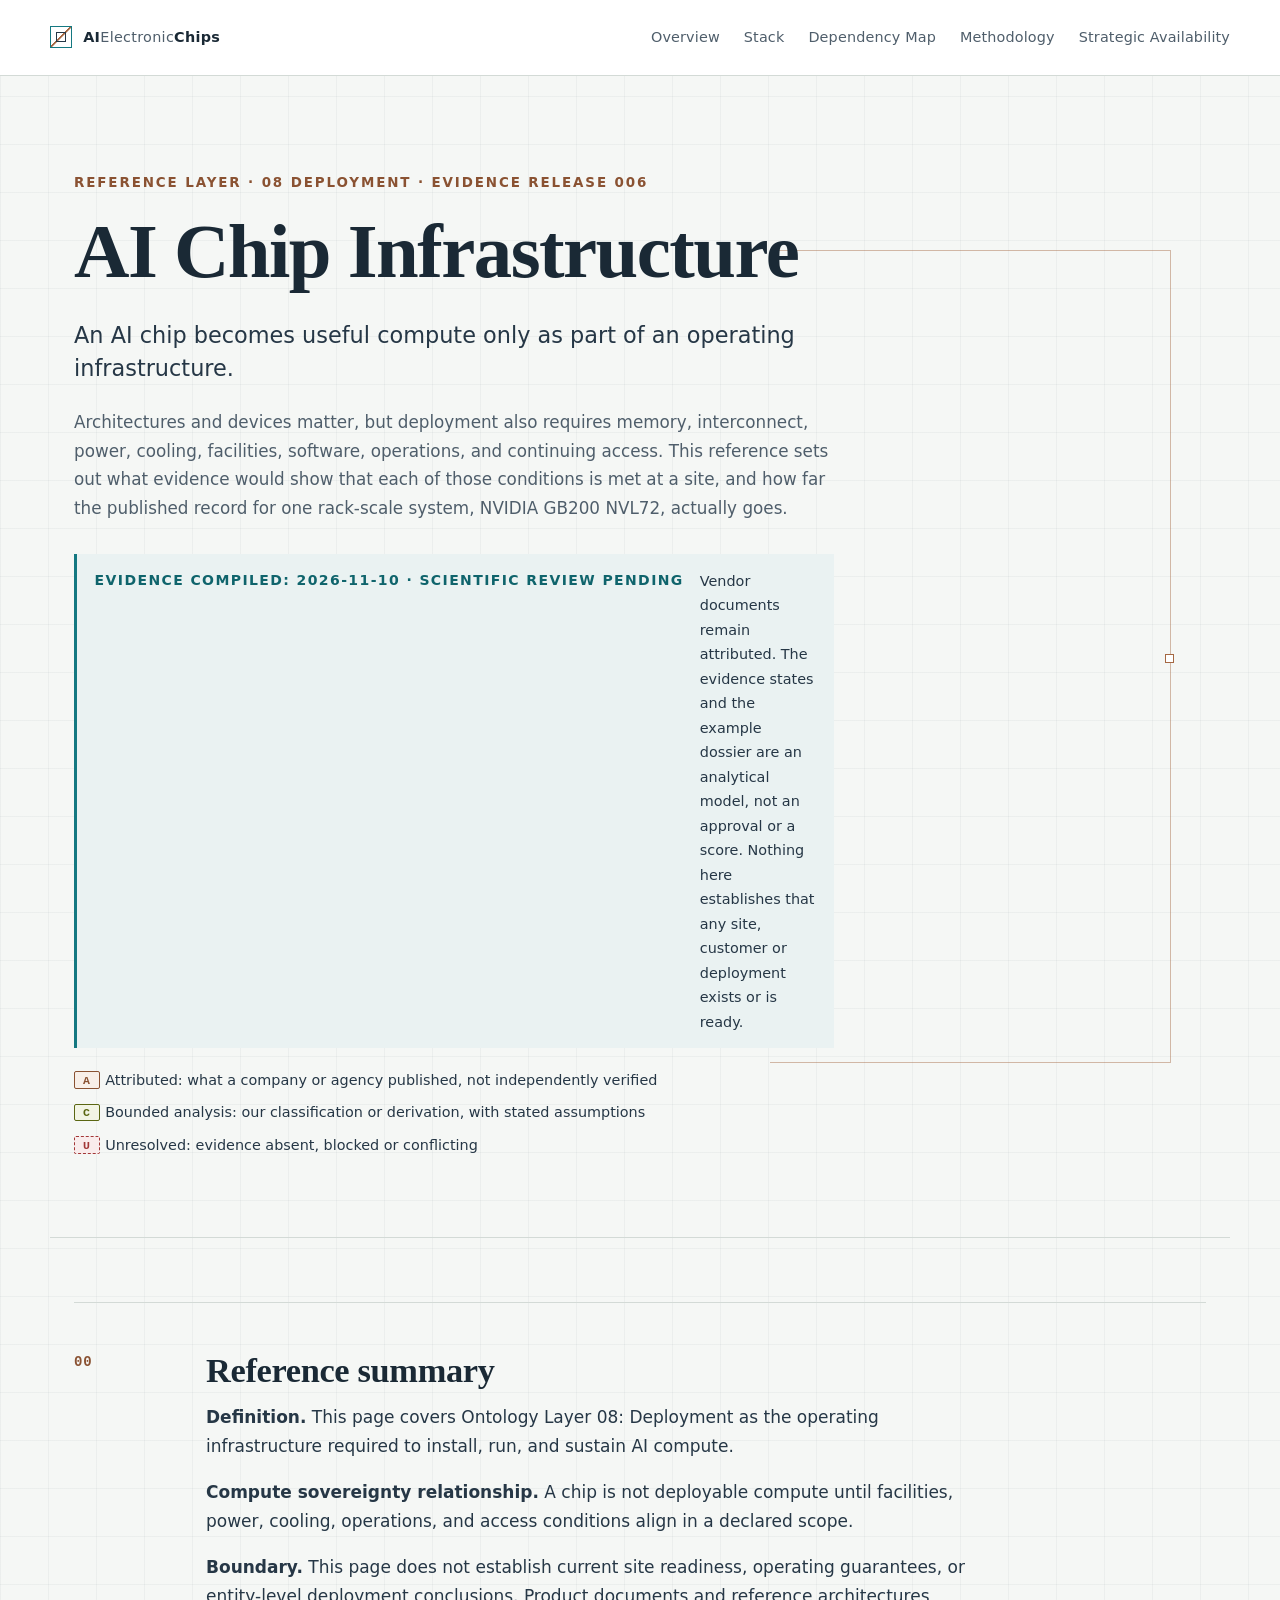
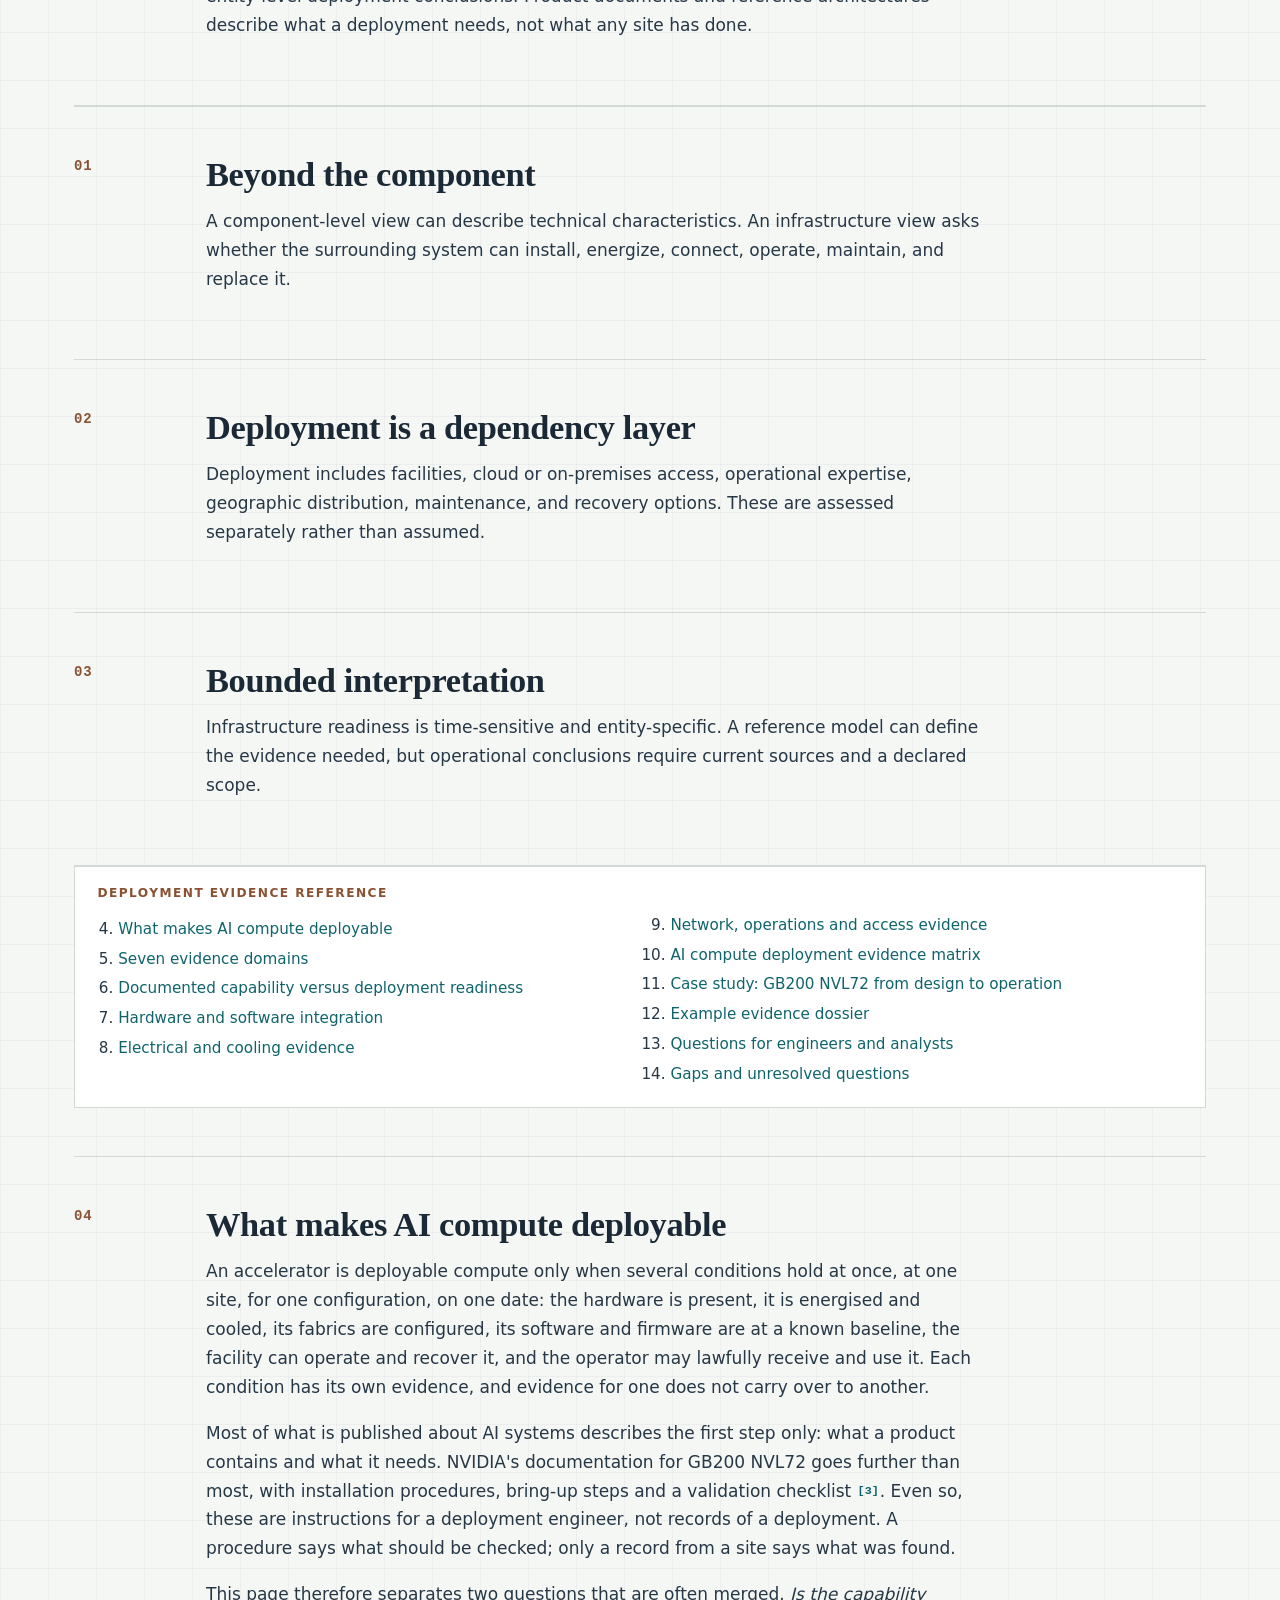
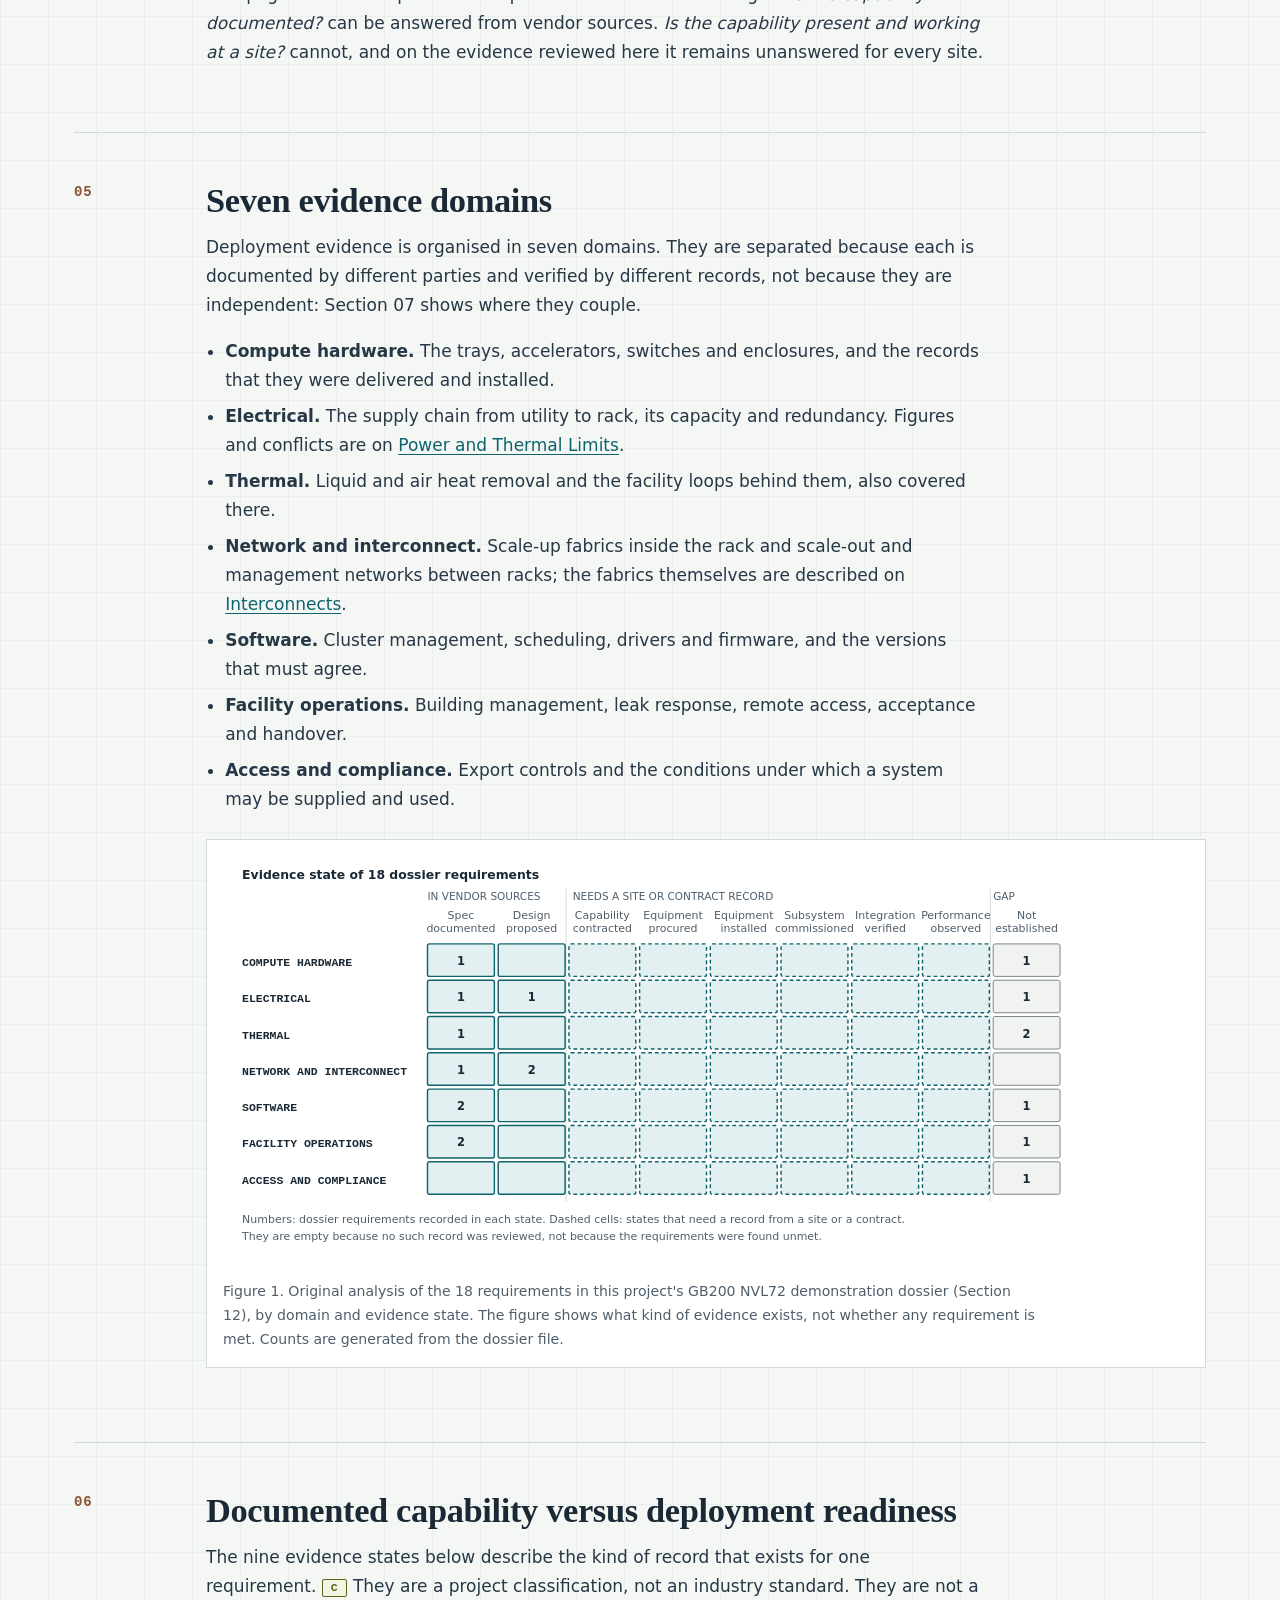
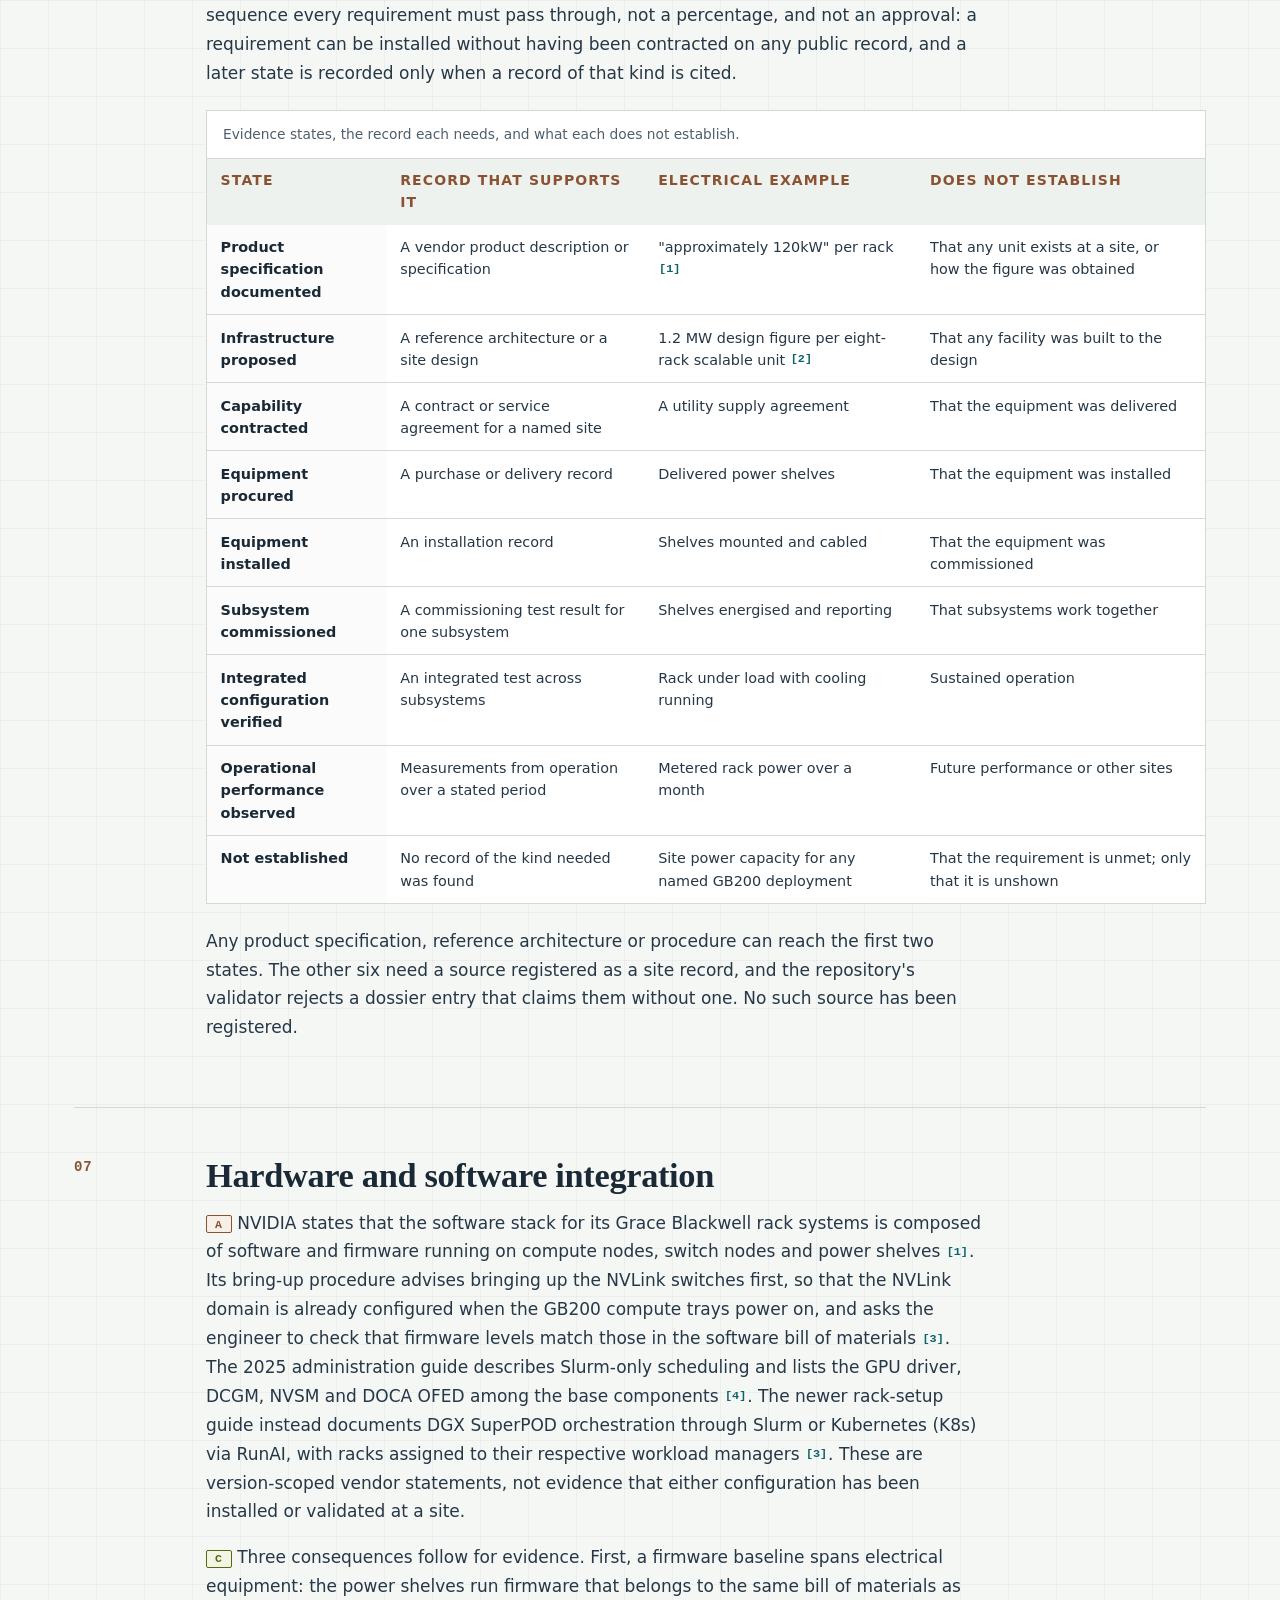
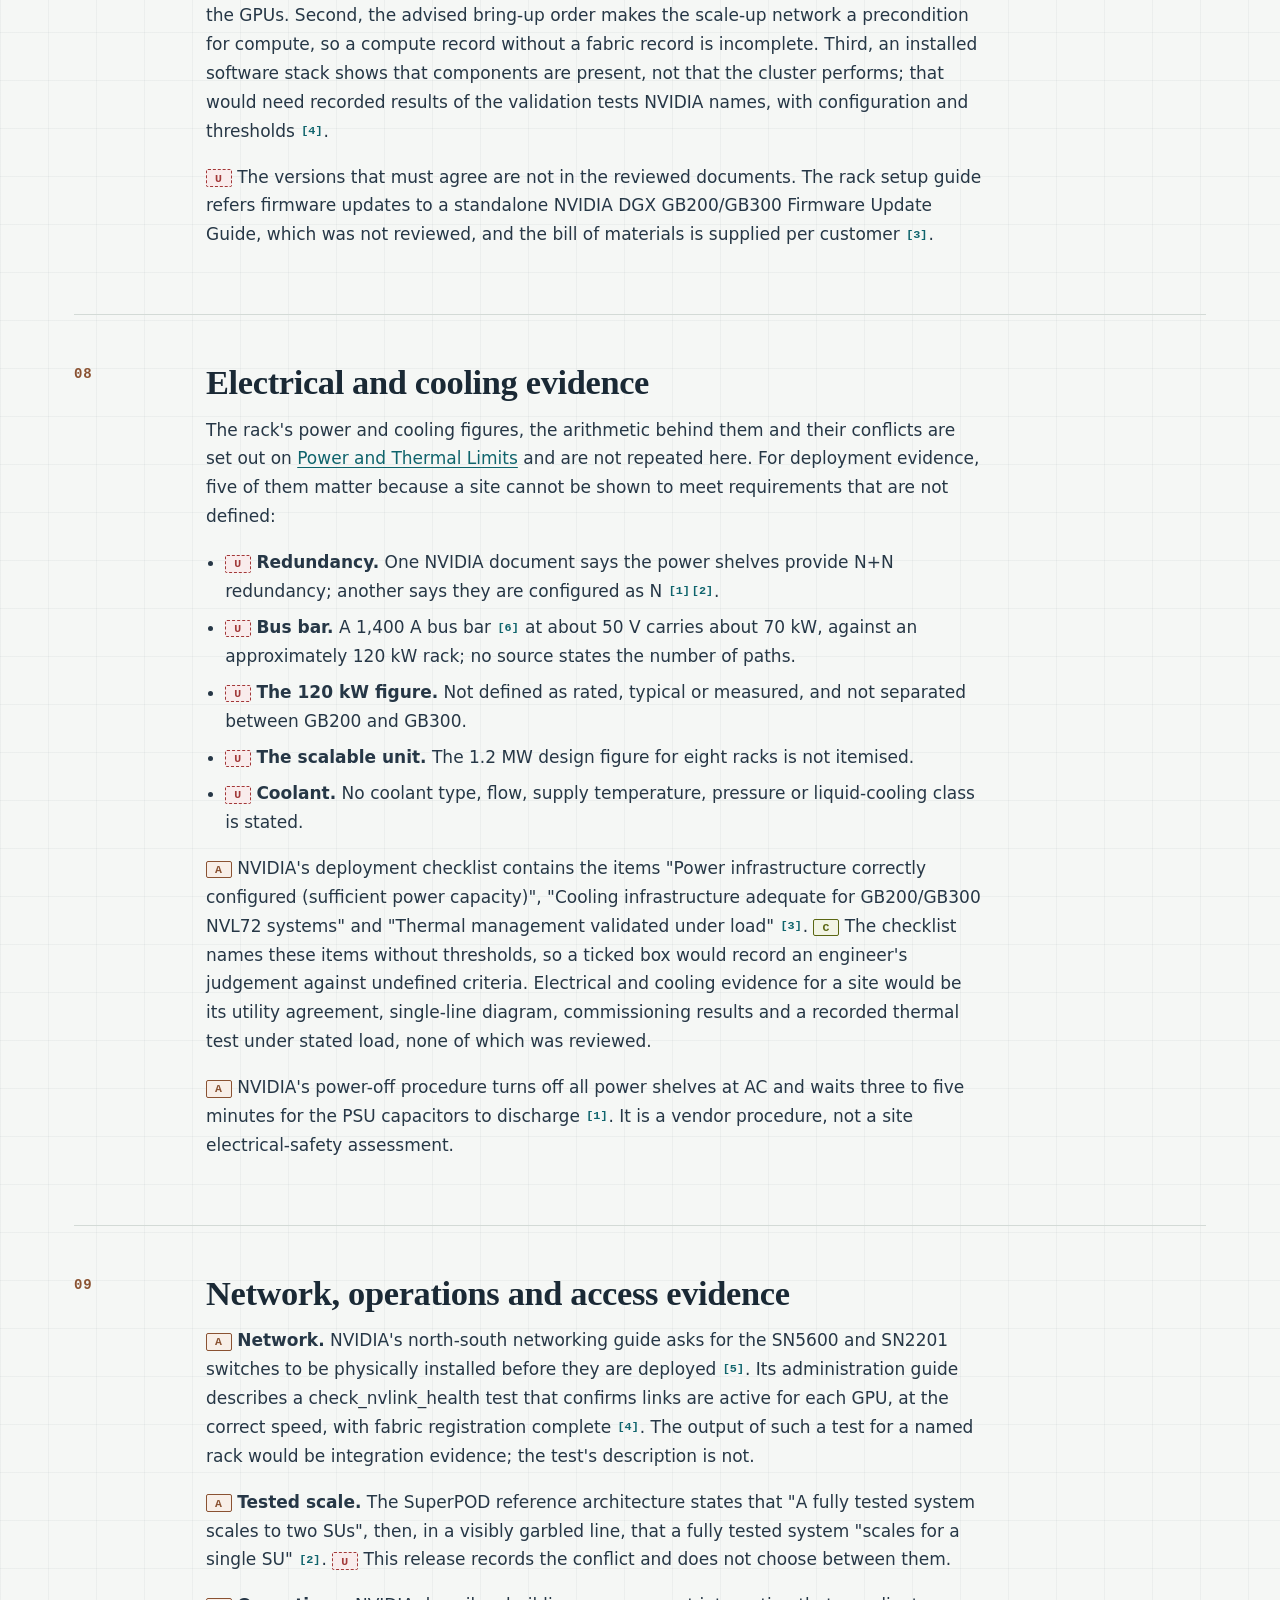
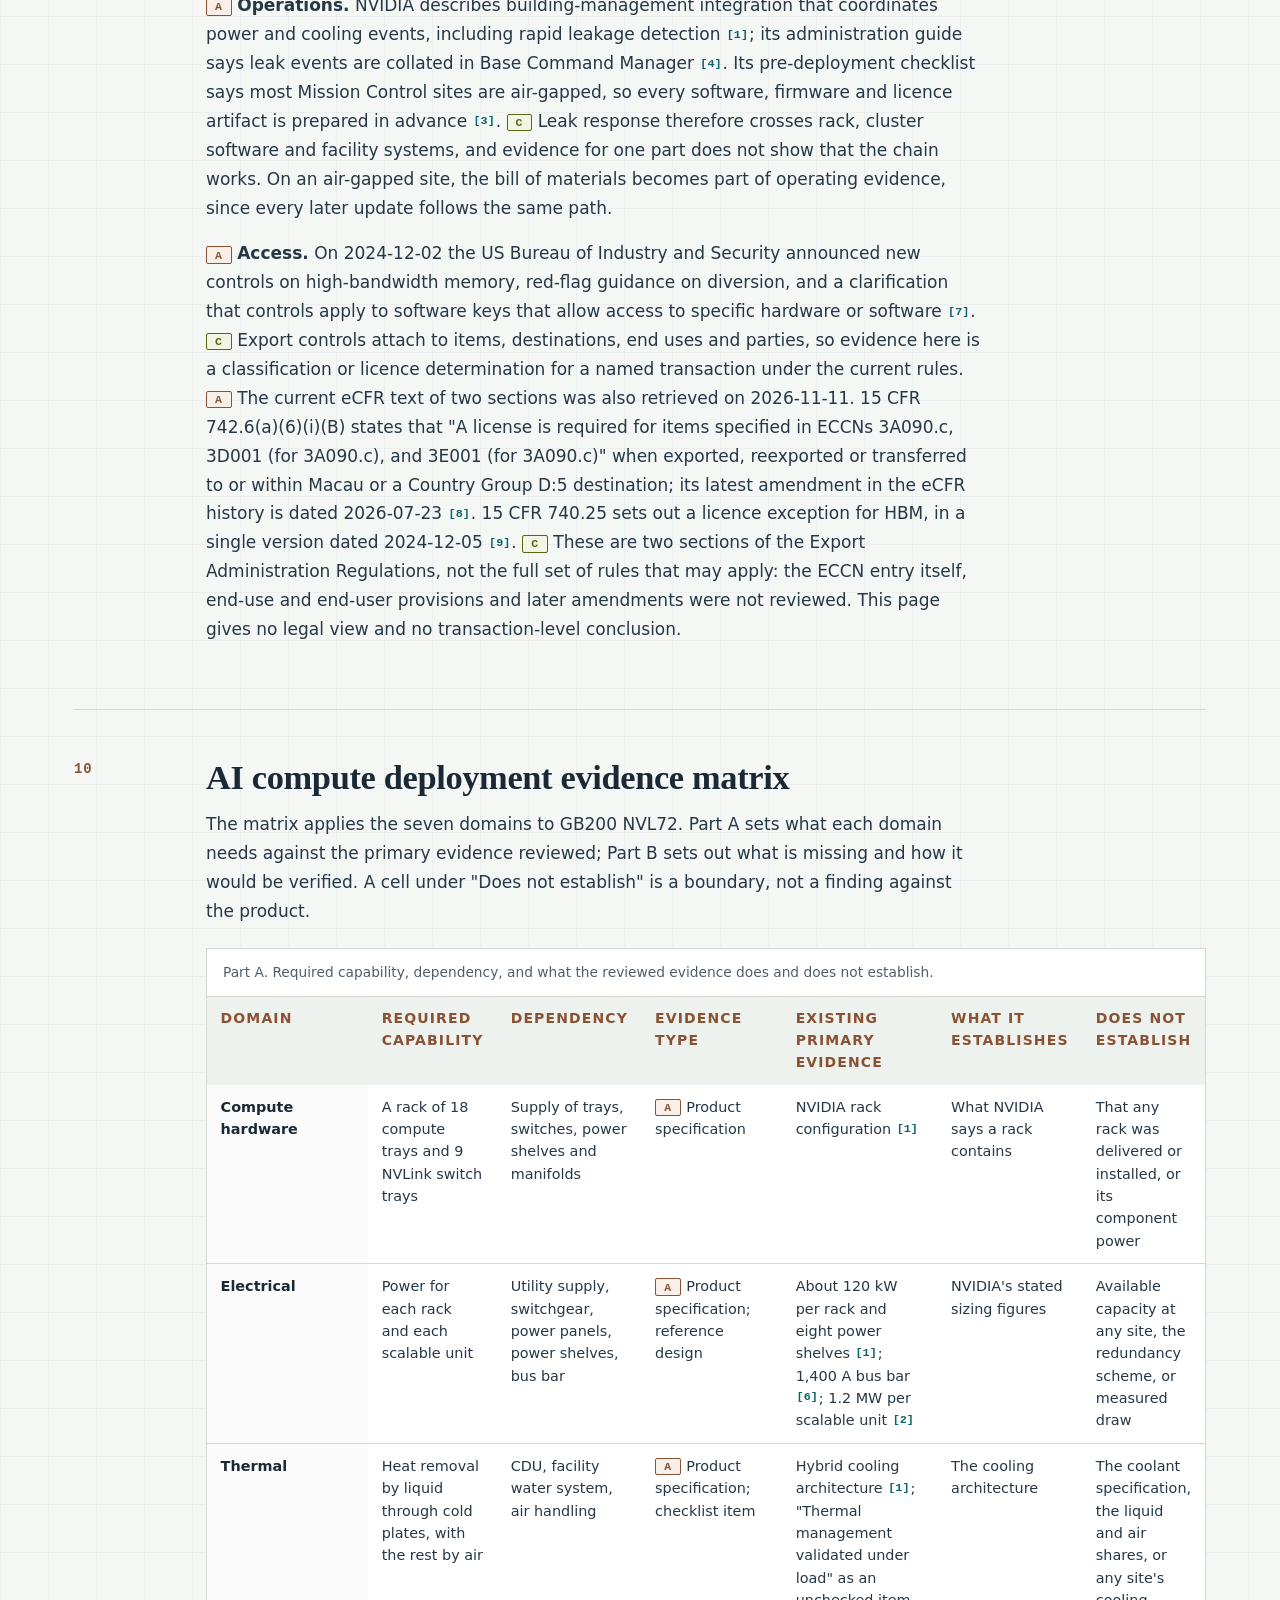
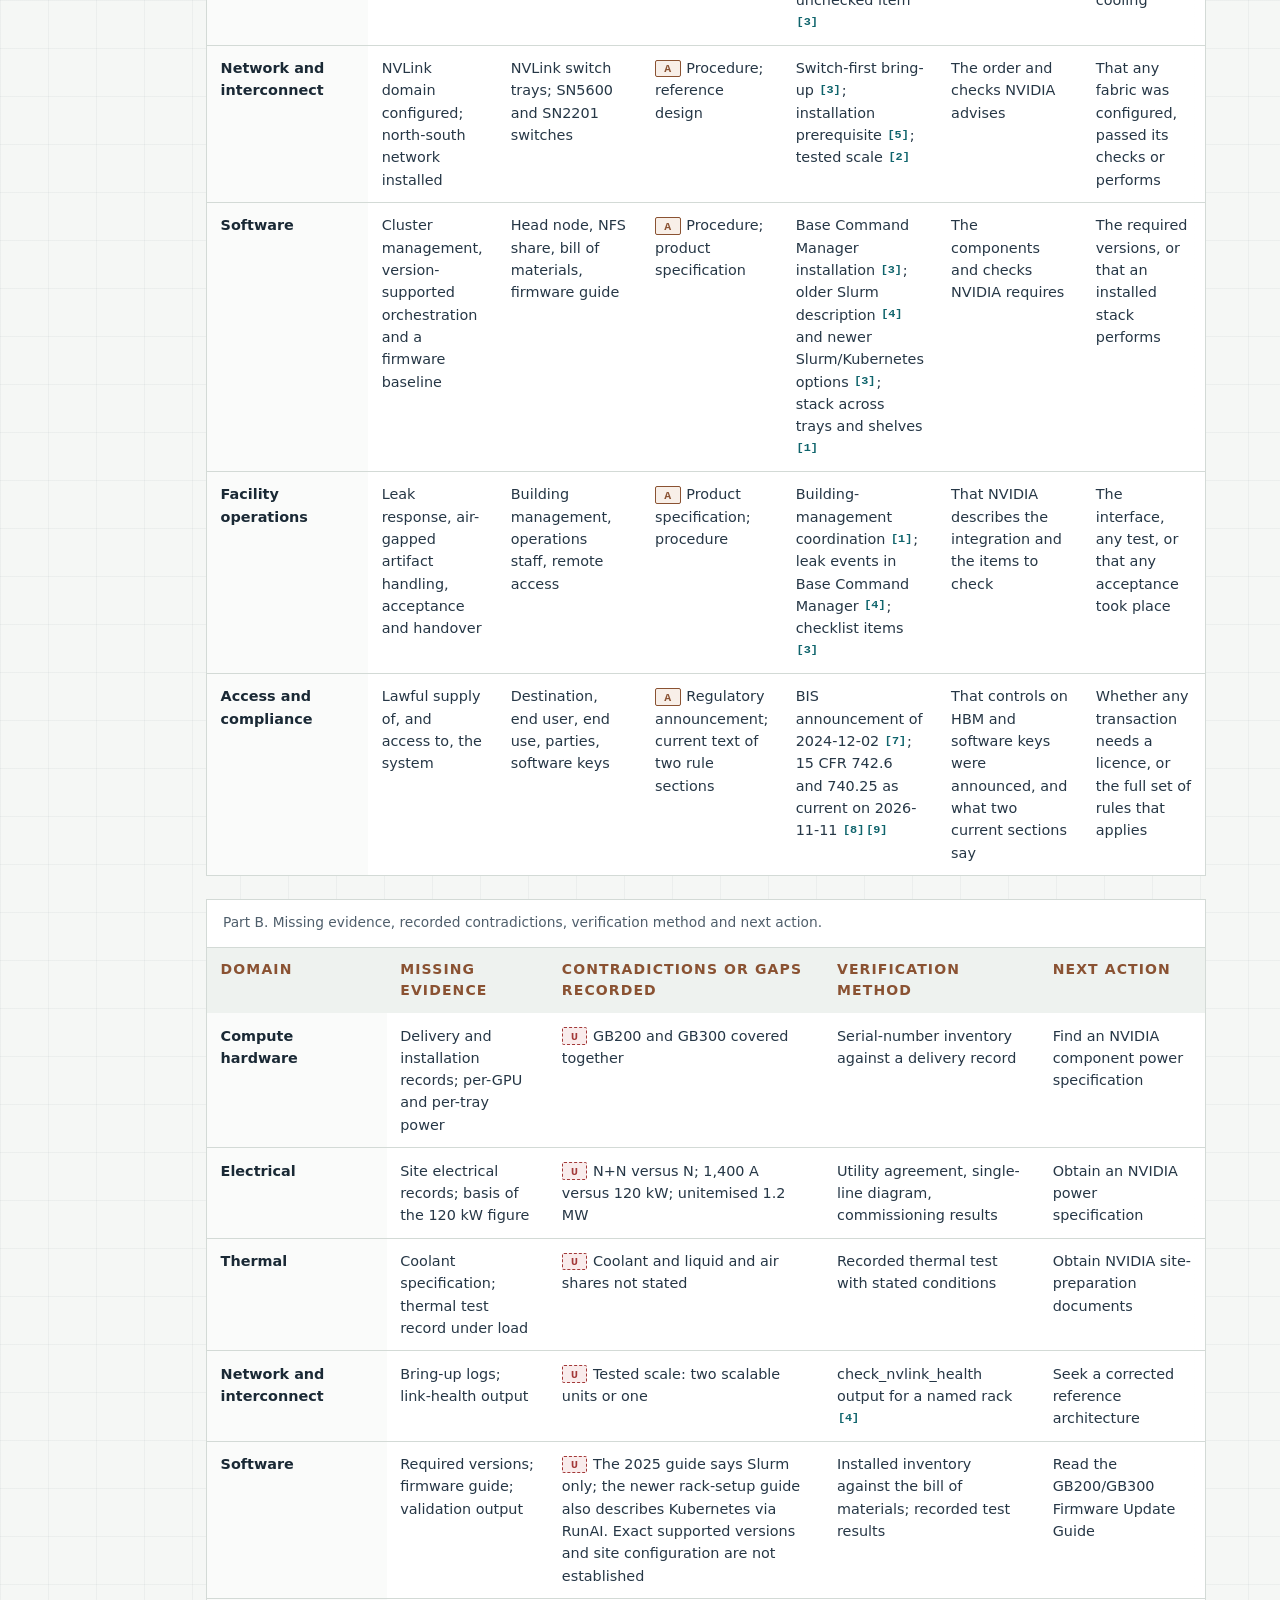
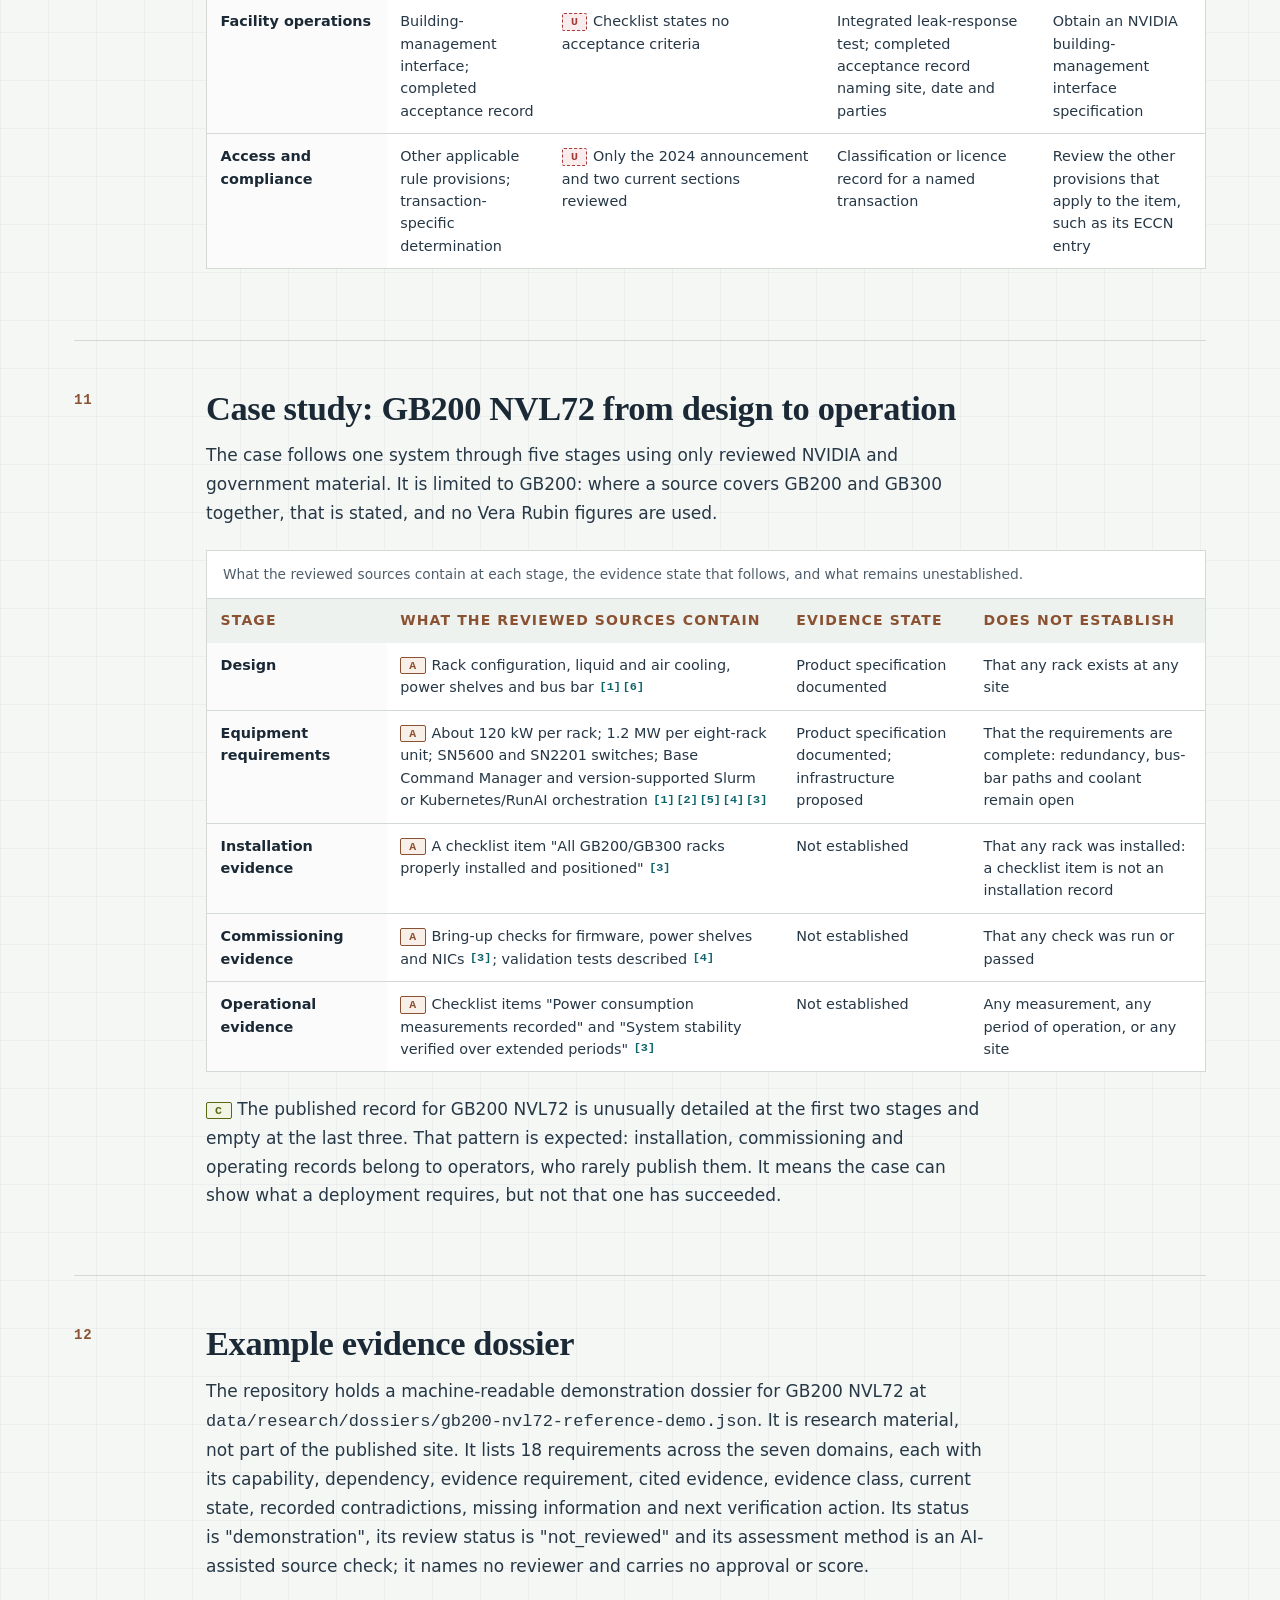
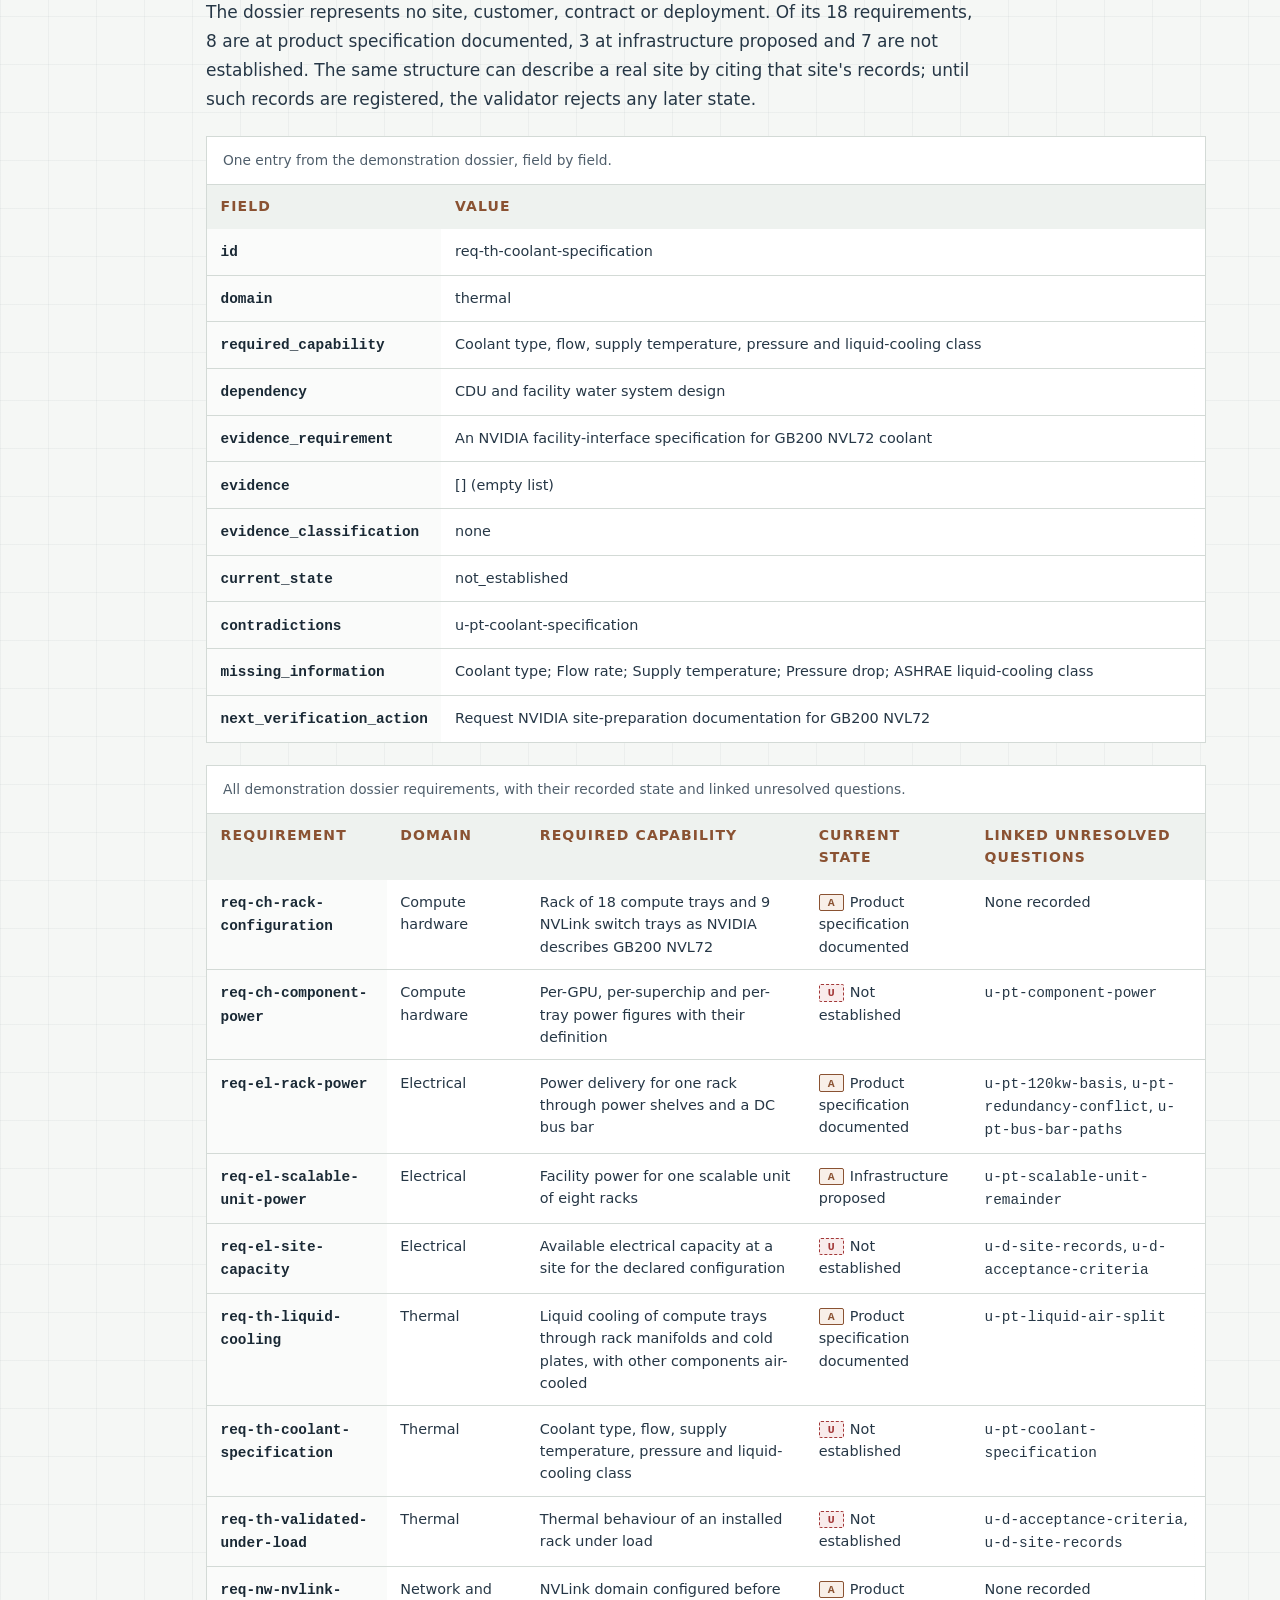
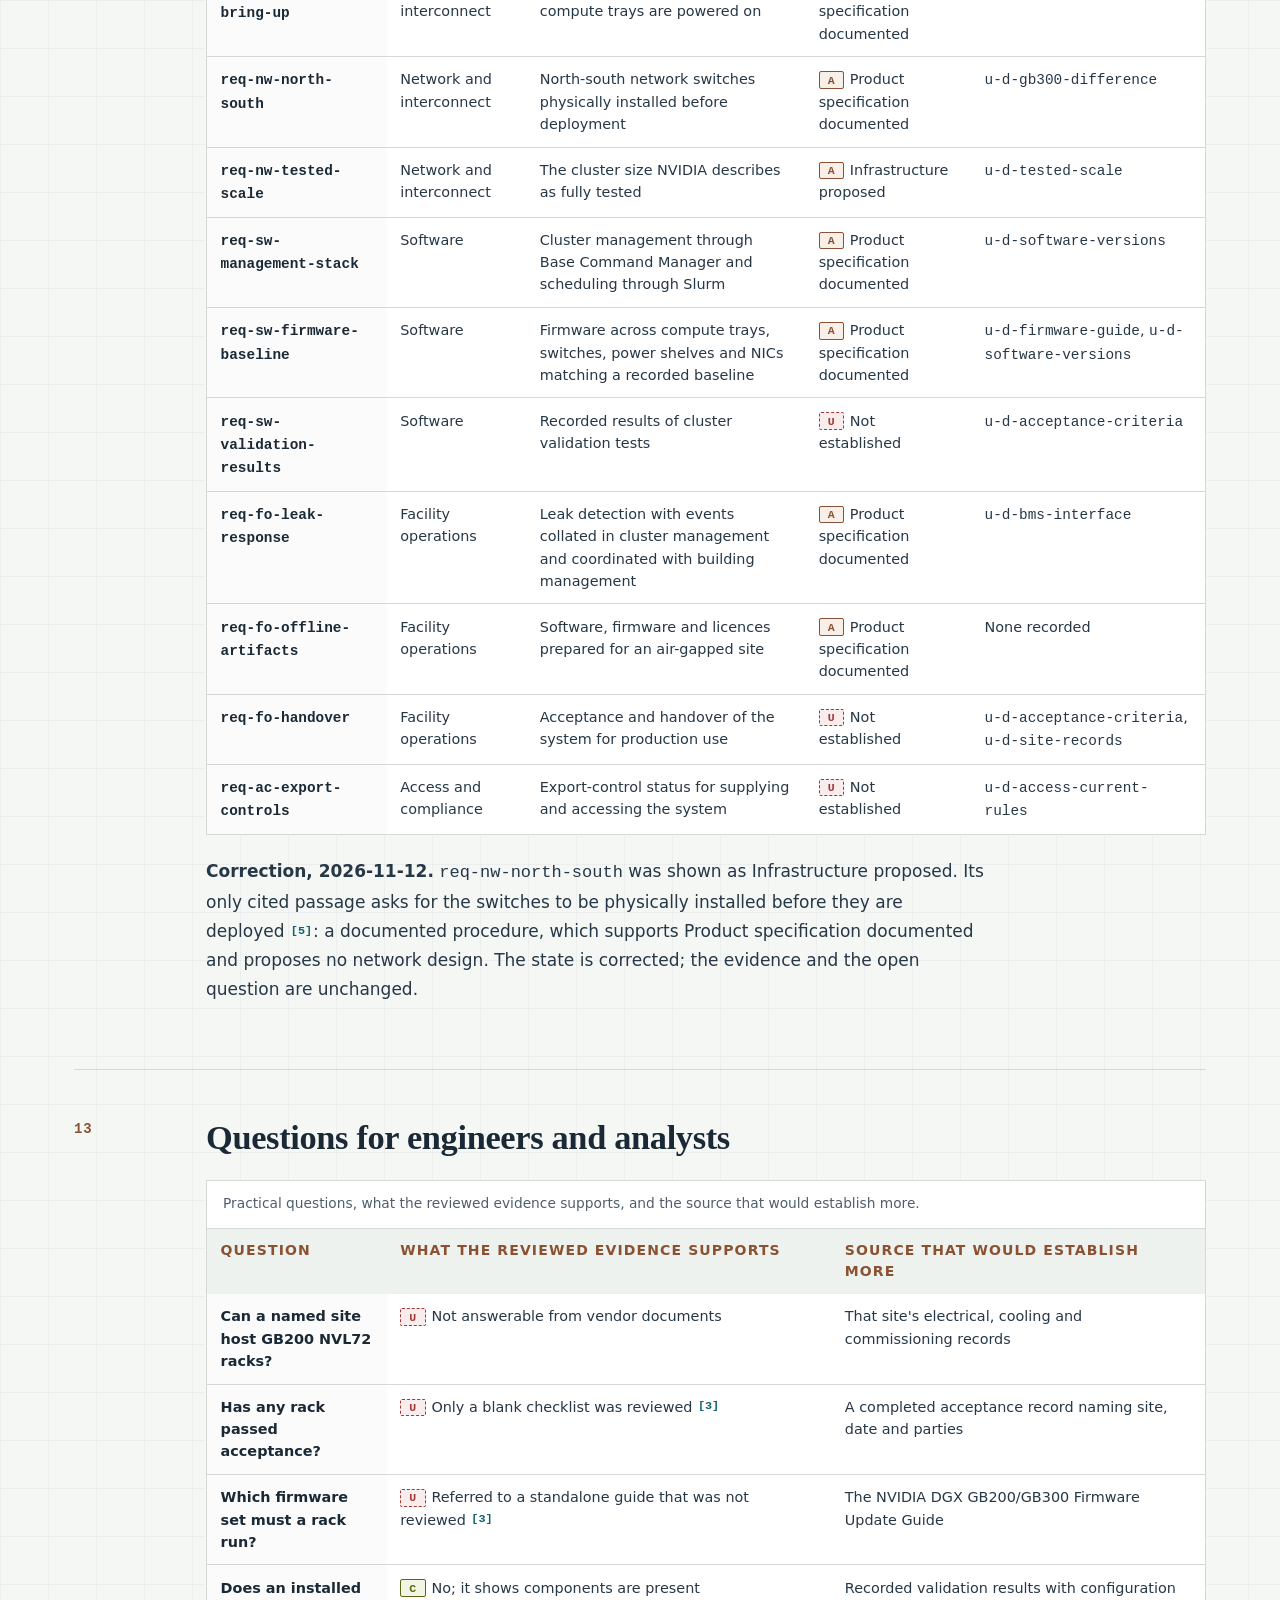
==== commit 9f23e377: "IDE-015: Deployment evidence preflight and institutional workbench Add a documentary preflight to Wo" ====
--- a/ai-chip-infrastructure/index.html
+++ b/ai-chip-infrastructure/index.html
@@ -413,7 +413,7 @@
                 <tr><th scope="row"><code>req-th-coolant-specification</code></th><td>Thermal</td><td>Coolant type, flow, supply temperature, pressure and liquid-cooling class</td><td><span class="tag tag-u">U</span>Not established</td><td><code>u-pt-coolant-specification</code></td></tr>
                 <tr><th scope="row"><code>req-th-validated-under-load</code></th><td>Thermal</td><td>Thermal behaviour of an installed rack under load</td><td><span class="tag tag-u">U</span>Not established</td><td><code>u-d-acceptance-criteria</code>, <code>u-d-site-records</code></td></tr>
                 <tr><th scope="row"><code>req-nw-nvlink-bring-up</code></th><td>Network and interconnect</td><td>NVLink domain configured before compute trays are powered on</td><td><span class="tag tag-a">A</span>Product specification documented</td><td>None recorded</td></tr>
-                <tr><th scope="row"><code>req-nw-north-south</code></th><td>Network and interconnect</td><td>North-south network switches physically installed before deployment</td><td><span class="tag tag-a">A</span>Infrastructure proposed</td><td><code>u-d-gb300-difference</code></td></tr>
+                <tr><th scope="row"><code>req-nw-north-south</code></th><td>Network and interconnect</td><td>North-south network switches physically installed before deployment</td><td><span class="tag tag-a">A</span>Product specification documented</td><td><code>u-d-gb300-difference</code></td></tr>
                 <tr><th scope="row"><code>req-nw-tested-scale</code></th><td>Network and interconnect</td><td>The cluster size NVIDIA describes as fully tested</td><td><span class="tag tag-a">A</span>Infrastructure proposed</td><td><code>u-d-tested-scale</code></td></tr>
                 <tr><th scope="row"><code>req-sw-management-stack</code></th><td>Software</td><td>Cluster management through Base Command Manager and scheduling through Slurm</td><td><span class="tag tag-a">A</span>Product specification documented</td><td><code>u-d-software-versions</code></td></tr>
                 <tr><th scope="row"><code>req-sw-firmware-baseline</code></th><td>Software</td><td>Firmware across compute trays, switches, power shelves and NICs matching a recorded baseline</td><td><span class="tag tag-a">A</span>Product specification documented</td><td><code>u-d-firmware-guide</code>, <code>u-d-software-versions</code></td></tr>
@@ -425,6 +425,7 @@
               </tbody>
             </table>
           </div>
+          <p class="detail" id="correction-req-nw-north-south"><strong>Correction, 2026-11-12.</strong> <code>req-nw-north-south</code> was shown as Infrastructure proposed. Its only cited passage asks for the switches to be physically installed before they are deployed <a class="cite" href="#ref-5">[5]</a>: a documented procedure, which supports Product specification documented and proposes no network design. The state is corrected; the evidence and the open question are unchanged.</p>
         </div></article>
 
         <article class="reference-block" id="questions"><div class="block-index">13</div><div>
@@ -502,6 +503,7 @@
           <a class="related-card" href="/design-fabrication-packaging/"><strong>Design, Fabrication, and Packaging</strong><span>Where the accelerator packages in each compute tray come from.</span><span class="text-link">Open reference →</span></a>
           <a class="related-card" href="/hbm-memory/"><strong>HBM Memory</strong><span>The memory stacks inside each package, and the export controls that now cover them.</span><span class="text-link">Open reference →</span></a>
           <a class="related-card" href="/chip-dependency-map/"><strong>Chip Dependency Map</strong><span>Preview the governed diagnostic model for mapping layered compute dependency exposure.</span><span class="text-link">Open reference →</span></a>
+          <a class="related-card" href="/research-workbench/#workflow-rack-deployment"><strong>AI rack deployment evidence request</strong><span>The records for each stage from specified to operationally observed, kept apart so no stage implies the next.</span><span class="text-link">Open the workbench →</span></a>
         </div>
       </section>
     </div>
--- a/assets/css/evidence.css
+++ b/assets/css/evidence.css
@@ -166,3 +166,82 @@
   .pathway-scope, .evidence-trace dl { grid-template-columns: 1fr; }
   .pathway-scope dt, .evidence-trace dt { margin-top: .4rem; }
 }
+
+/* Research workbench (IDE-010): catalog, local collection controls, and print checklist. */
+.wb-meta { font-size: .85rem; color: var(--muted); margin: .25rem 0 .4rem; }
+.wb-avail { font-size: .85rem; color: var(--muted); }
+.wb-doc, .wb-why { max-width: var(--measure); margin: .3rem 0; }
+.wb-definitions { display: grid; grid-template-columns: max-content 1fr; gap: .35rem 1rem; margin: .6rem 0 1.2rem; font-size: .92rem; max-width: 900px; }
+.wb-definitions dt { font-weight: 600; color: var(--ink-strong); }
+.wb-definitions dd { margin: 0; overflow-wrap: anywhere; }
+.wb-stages { display: flex; flex-wrap: wrap; gap: .4rem; list-style: none; padding: 0; margin: .6rem 0 1rem; font-size: .9rem; counter-reset: stage; }
+.wb-stages li { counter-increment: stage; border: 1px solid var(--line); background: var(--surface); padding: .3rem .6rem; }
+.wb-stages li::before { content: counter(stage) ". "; font-family: var(--mono); color: var(--copper-ink); }
+.wb-toolbar { display: flex; flex-wrap: wrap; align-items: center; gap: .5rem; margin: 1rem 0; }
+.wb-toolbar[hidden] { display: none; }
+.wb-toolbar .button { font: inherit; font-size: .9rem; cursor: pointer; }
+.wb-toolbar .button:focus-visible { outline: 2px solid var(--teal-ink); outline-offset: 2px; }
+.wb-toolbar-status { flex-basis: 100%; margin: 0; font-size: .85rem; color: var(--muted); min-height: 1.2em; }
+.wb-controls fieldset { border: 1px solid var(--line); margin: .7rem 0 0; padding: .6rem .8rem .8rem; display: flex; flex-wrap: wrap; gap: .3rem 1.2rem; }
+.wb-controls legend { font-size: .85rem; font-weight: 600; color: var(--ink-strong); padding: 0 .3rem; }
+.wb-option { display: inline-flex; align-items: center; gap: .35rem; font-size: .9rem; min-height: 44px; }
+.wb-option input { width: 1.1rem; height: 1.1rem; margin: 0; accent-color: var(--teal-ink); }
+.wb-option input:focus-visible { outline: 2px solid var(--teal-ink); outline-offset: 2px; }
+.wb-note-label { flex-basis: 100%; font-size: .85rem; color: var(--muted); margin-top: .2rem; }
+.wb-controls textarea { flex-basis: 100%; width: 100%; max-width: 100%; font: inherit; font-size: .9rem; padding: .4rem; border: 1px solid var(--line); background: var(--surface); color: var(--ink); resize: vertical; }
+.wb-controls textarea:focus-visible { outline: 2px solid var(--teal-ink); outline-offset: 1px; }
+@media (max-width: 640px) {
+  .wb-definitions { grid-template-columns: 1fr; }
+  .wb-definitions dt { margin-top: .4rem; }
+}
+/* Documentary preflight (IDE-015): Workflow C record attributes, gap explanation, packet export and print. */
+.wb-preflight { border-top: 1px solid var(--line); margin-top: 2rem; padding-top: 1.2rem; }
+.wb-preflight h3 { margin-top: 0; }
+.pf-picker { display: flex; flex-wrap: wrap; align-items: center; gap: .5rem 1rem; margin: 1rem 0 .4rem; }
+.pf-picker[hidden], .pf-toolbar[hidden], .pf-result[hidden], .pf-req[hidden] { display: none; }
+.pf-picker label { font-weight: 600; color: var(--ink-strong); }
+.pf-picker select { font: inherit; font-size: .95rem; min-height: 44px; max-width: 100%; padding: .3rem .5rem; border: 1px solid var(--line-strong); background: var(--surface); color: var(--ink); }
+.pf-picker select:focus-visible { outline: 2px solid var(--teal-ink); outline-offset: 2px; }
+.pf-toolbar { display: flex; flex-wrap: wrap; align-items: center; gap: .5rem; margin: .6rem 0 1rem; }
+.pf-toolbar .button, .wb-controls .button { font: inherit; font-size: .9rem; cursor: pointer; }
+.wb-controls > .button { margin-top: .6rem; }
+.pf-req { border: 1px solid var(--line); background: var(--surface); padding: .9rem 1rem 1rem; margin: 1rem 0; }
+.pf-req h4 { margin: 0 0 .6rem; }
+.pf-summary { display: grid; grid-template-columns: max-content 1fr; gap: .35rem 1rem; margin: 0 0 1rem; font-size: .92rem; }
+.pf-summary dt { font-weight: 600; color: var(--ink-strong); }
+.pf-summary dd { margin: 0; overflow-wrap: anywhere; }
+.pf-summary ul, .pf-result ul { margin: 0; padding-left: 1.2rem; }
+.pf-record { border-left: 3px solid var(--teal); padding: .2rem 0 .2rem .9rem; margin: 1rem 0; }
+.pf-record h5, .pf-substitutes h5, .pf-errors h5, .pf-deps h5, .pf-result h5 { margin: .2rem 0 .4rem; font-size: .98rem; }
+.pf-record-meta, .pf-dne { font-size: .9rem; margin: .3rem 0; max-width: var(--measure); }
+.pf-attrs { list-style: none; padding: 0; margin: .5rem 0 0; }
+.pf-attr { padding: .5rem 0; border-top: 1px solid var(--line); font-size: .92rem; overflow-wrap: anywhere; }
+.pf-options { border: 0; margin: .3rem 0 0; padding: 0; display: flex; flex-wrap: wrap; gap: 0 1.1rem; min-width: 0; }
+.pf-options legend { font-size: .82rem; color: var(--muted); padding: 0; margin-bottom: .1rem; }
+.pf-doc-controls .pf-options { border: 1px solid var(--line); padding: .4rem .7rem .5rem; margin: .5rem 0; }
+.pf-substitutes, .pf-errors, .pf-deps { font-size: .92rem; margin-top: 1rem; }
+.pf-dep-rule, .pf-no-state { font-size: .9rem; color: var(--muted); }
+.pf-result { margin-top: 1.2rem; padding: .8rem 1rem; background: var(--tint); border: 1px solid var(--line); font-size: .92rem; overflow-wrap: anywhere; }
+.pf-result h6 { font-size: .95rem; margin: .8rem 0 .3rem; }
+.pf-result-head { font-weight: 600; color: var(--ink-strong); margin: .6rem 0 .2rem; }
+.pf-complete { border-left: 3px solid var(--copper); padding-left: .7rem; }
+@media (max-width: 640px) {
+  .pf-summary { grid-template-columns: 1fr; }
+  .pf-summary dt { margin-top: .4rem; }
+  .pf-req { padding: .8rem .7rem; }
+}
+@media print {
+  .site-header, .site-footer, .skip-link, .related, .wb-toolbar, .pathway-chooser, .page-hero .trace { display: none !important; }
+  body[data-print-workflow] .wb-workflow { display: none; }
+  body[data-print-workflow="workflow-hbm4-integration"] #workflow-hbm4-integration,
+  body[data-print-workflow="workflow-bandwidth-comparison"] #workflow-bandwidth-comparison,
+  body[data-print-workflow="workflow-rack-deployment"] #workflow-rack-deployment { display: block; }
+  body[data-print-workflow] #workbench-guide { display: none; }
+  .pf-picker, .pf-toolbar, .wb-controls > .button { display: none !important; }
+  body[data-print-preflight] .wb-workflow > div > :not(.wb-preflight):not(h2) { display: none; }
+  .pf-req, .pf-record { break-inside: avoid-page; }
+  .evidence-trace > dl { display: block; }
+  .wb-req { break-inside: avoid; }
+  .wb-controls textarea { border: 1px solid #000; }
+  a[href^="/"]::after { content: " (aielectronicchips.com" attr(href) ")"; font-size: .75em; }
+}
